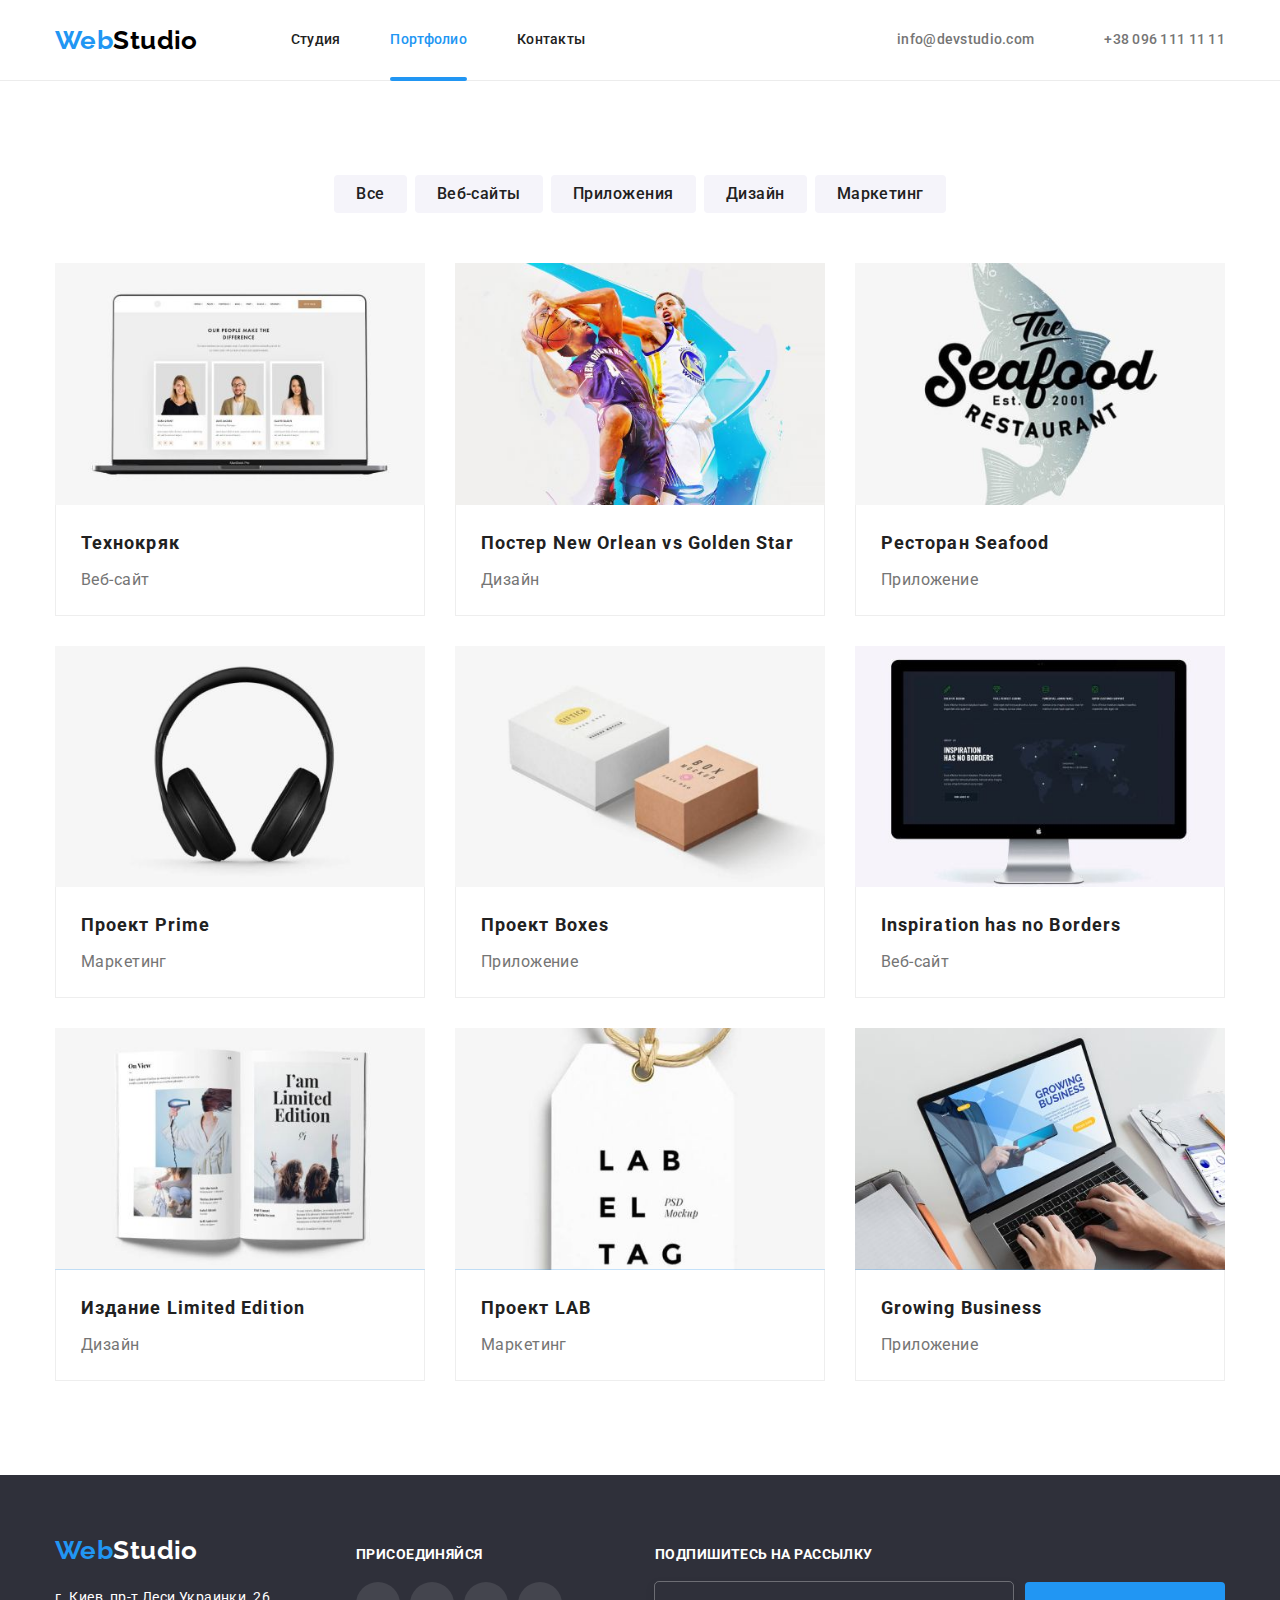
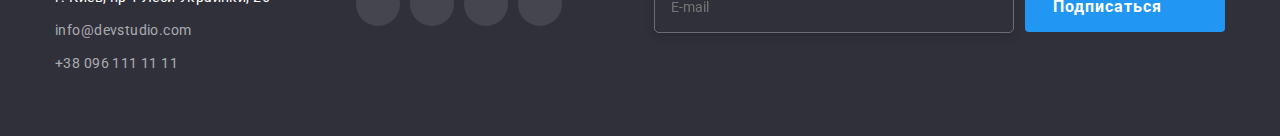
==== portfolio.html @ 3c751aea "added changes" ====
<!DOCTYPE html>
<html lang="ru">
  <head>
    <meta charset="UTF-8" />
    <meta http-equiv="X-UA-Compatible" content="IE=edge" />
    <meta name="viewport" content="width=device-width, initial-scale=1.0" />
    <title>Portfolio</title>

    <link rel="preconnect" href="https://fonts.googleapis.com" />
    <link rel="preconnect" href="https://fonts.gstatic.com" crossorigin />
    <link
      href="https://fonts.googleapis.com/css2?family=Raleway:wght@700&family=Roboto:wght@400;500;700;900&display=swap"
      rel="stylesheet"
    />
    <!-- Normalize start -->
    <link
      rel="stylesheet"
      href="https://cdnjs.cloudflare.com/ajax/libs/modern-normalize/1.1.0/modern-normalize.min.css"
    />

    <link rel="stylesheet" href="./css/main.min.css" />
  </head>
  <body>
    <!-- Header -->
    <header class="header">
      <div class="header-menu container">
        <a class="header-logo--accent link" href="./index.html"
          >Web<span class="header-logo link">Studio</span>
        </a>
        <nav class="header-nav">
          <ul class="header-nav__list list">
            <li class="header-nav__item">
              <a href="./index.html" class="header-nav__link link">Студия</a>
            </li>
            <li class="header-nav__item">
              <a href="./portfolio.html" class="header-nav__link header-nav__link--current link"
                >Портфолио</a
              >
            </li>
            <li class="header-nav__item"><a href="#" class="header-nav__link link">Контакты</a></li>
          </ul>
        </nav>
        <ul class="header-contacts list">
          <li class="header-contacts--list">
            <a href="mailto:info@devstudio.com" class="header-contacts__link link"
              ><svg class="header-contacts__icon" width="16" height="12">
                <use href="./images/icons.svg#mail"></use></svg
              >info@devstudio.com</a
            >
          </li>
          <li class="header-contacts--list">
            <a href="tel:+380961111111" class="header-contacts__link link"
              ><svg class="header-contacts__icon" width="10" height="16">
                <use href="./images/icons.svg#phone"></use></svg
              >+38 096 111 11 11</a
            >
          </li>
        </ul>
        <!-- Header mobil menu-->
        <nav class="header-nav__mobile">
          <button
            class="header-nav__button"
            aria-expanded="false"
            aria-controls="menu-container"
            type="button"
            data-menu-button
          >
            <svg width="40" height="40" aria-level="menu switch">
              <use class="header-nav__icon--menu" href="./images/icons.svg#menu"></use>
              <use class="header-nav__icon--cross" href="./images/icons.svg#cross"></use>
            </svg>
          </button>
          <div class="header-nav__mobile--menu" id="menu-container" data-menu>
            <ul class="header-nav__mobile--list list">
              <li class="header-nav__mobile--item">
                <a href="./index.html" class="header-nav__mobile--link link">Студия</a>
              </li>
              <li class="header-nav__mobile--item">
                <a href="./portfolio.html" class="header-nav__mobile--link link">Портфолио</a>
              </li>
              <li class="header-nav__mobile--item">
                <a href="#" class="header-nav__mobile--link link">Контакты</a>
              </li>
            </ul>
            <ul class="header-nav__mobile--contacts-list list">
              <li class="header-nav__mobile--contacts-item">
                <a href="mailto:info@devstudio.com" class="header-nav__mobile--contacts-mail link"
                  >info@devstudio.com</a
                >
              </li>
              <li class="header-nav__mobile--contacts-item">
                <a href="tel:+380961111111" class="header-nav__mobile--contacts-tel link"
                  >+38 096 111 11 11</a
                >
              </li>
            </ul>
            <ul class="mobile-social__menu list">
              <li class="mobile-item__social">
                <a class="mobile-link__social link" href="">Instagram</a>
              </li>
              <li class="mobile-item__social">
                <a class="mobile-link__social link" href="">Twitter</a>
              </li>
              <li class="mobile-item__social">
                <a class="mobile-link__social link" href="">Facebook</a>
              </li>
              <li class="mobile-item__social">
                <a class="mobile-link__social link" href="">LinkedIn</a>
              </li>
            </ul>
          </div>
        </nav>
      </div>
    </header>

    <!-- Main -->
    <main>
      <section class="section">
        <div class="container">
          <h1 class="visually-hidden">Портфолио</h1>

          <ul class="portfolio-list__button list">
            <li class="portfolio-item__button">
              <button class="portfolio-button" type="button">Все</button>
            </li>
            <li class="portfolio-item__button">
              <button class="portfolio-button" type="button">Веб-сайты</button>
            </li>
            <li class="portfolio-item__button">
              <button class="portfolio-button" type="button">Приложения</button>
            </li>
            <li class="portfolio-item__button">
              <button class="portfolio-button" type="button">Дизайн</button>
            </li>
            <li class="portfolio-item__button">
              <button class="portfolio-button" type="button">Маркетинг</button>
            </li>
          </ul>

          <ul class="portfolio-list list">
            <li class="portfolio-item">
              <a class="portfolio-link link" href="">
                <div class="portfolio-product__thumb">
                  <img
                    srcset="
                      ./images/Portfolio/work_examples_1@450.jpg 450w,
                      ./images/Portfolio/work_examples_1@354.jpg 354w,
                      ./images/Portfolio/work_examples_1@370.jpg 370w
                    "
                    src="./images/Portfolio/work_examples_1@370.jpg"
                    alt="Технокряк"
                    sizes="(min-width: 1200px) 370w, (min-width: 768px) 354w, (max-width: 767px) 450w"
                  />
                  <div class="portfolio-product__overlay">
                    <p class="portfolio-review">
                      Ресурс предлагает комплексные предложения с разным уровнем функционала и
                      сервисов. Все это позволит посетителю получить исчерпывающие сведения о
                      компании или частном лице.
                    </p>
                  </div>
                </div>
                <div class="portfolio-container current">
                  <h2 class="portfolio-title">Технокряк</h2>
                  <p class="portfolio-examples">Веб-сайт</p>
                </div>
              </a>
            </li>
            <li class="portfolio-item">
              <a href="" class="portfolio-link link">
                <div class="portfolio-product__thumb">
                  <img
                    srcset="
                      ./images/Portfolio/work_examples_2@450.jpg 450w,
                      ./images/Portfolio/work_examples_2@354.jpg 354w,
                      ./images/Portfolio/work_examples_2@370.jpg 370w
                    "
                    src="./images/Portfolio/work_examples_2@370.jpg"
                    alt="Дизайн"
                    sizes="(min-width: 1200px) 370w, (min-width: 768px) 354w, (max-width: 767px) 450w"
                  />
                  <div class="portfolio-product__overlay">
                    <p class="portfolio-review">
                      Ресурс предлагает комплексные предложения с разным уровнем функционала и
                      сервисов. Все это позволит посетителю получить исчерпывающие сведения о
                      компании или частном лице.
                    </p>
                  </div>
                </div>
                <div class="portfolio-container">
                  <h2 class="portfolio-title">Постер New Orlean vs Golden Star</h2>
                  <p class="portfolio-examples">Дизайн</p>
                </div>
              </a>
            </li>
            <li class="portfolio-item">
              <a href="" class="portfolio-link link">
                <div class="portfolio-product__thumb">
                  <img
                    srcset="
                      ./images/Portfolio/work_examples_3@450.jpg 450w,
                      ./images/Portfolio/work_examples_3@354.jpg 354w,
                      ./images/Portfolio/work_examples_3@370.jpg 370w
                    "
                    src="./images/Portfolio/work_examples_3@370.jpg"
                    alt="Ресторан Seafood"
                    sizes="(min-width: 1200px) 370w, (min-width: 768px) 354w, (max-width: 767px) 450w"
                  />
                  <div class="portfolio-product__overlay">
                    <p class="portfolio-review">
                      Ресурс предлагает комплексные предложения с разным уровнем функционала и
                      сервисов. Все это позволит посетителю получить исчерпывающие сведения о
                      компании или частном лице.
                    </p>
                  </div>
                </div>
                <div class="portfolio-container">
                  <h2 class="portfolio-title">Ресторан Seafood</h2>
                  <p class="portfolio-examples">Приложение</p>
                </div>
              </a>
            </li>
            <li class="portfolio-item">
              <a href="" class="portfolio-link link">
                <div class="portfolio-product__thumb">
                  <img
                    srcset="
                      ./images/Portfolio/work_examples_4@450.jpg 450w,
                      ./images/Portfolio/work_examples_4@354.jpg 354w,
                      ./images/Portfolio/work_examples_4@370.jpg 370w
                    "
                    src="./images/Portfolio/work_examples_4@370.jpg"
                    alt="Проект Prime"
                    sizes="(min-width: 1200px) 370w, (min-width: 768px) 354w, (max-width: 767px) 450w"
                  />
                  <div class="portfolio-product__overlay">
                    <p class="portfolio-review">
                      Ресурс предлагает комплексные предложения с разным уровнем функционала и
                      сервисов. Все это позволит посетителю получить исчерпывающие сведения о
                      компании или частном лице.
                    </p>
                  </div>
                </div>
                <div class="portfolio-container">
                  <h2 class="portfolio-title">Проект Prime</h2>
                  <p class="portfolio-examples">Маркетинг</p>
                </div>
              </a>
            </li>
            <li class="portfolio-item">
              <a href="" class="portfolio-link link">
                <div class="portfolio-product__thumb">
                  <img
                    srcset="
                      ./images/Portfolio/work_examples_5@450.jpg 450w,
                      ./images/Portfolio/work_examples_5@354.jpg 354w,
                      ./images/Portfolio/work_examples_5@370.jpg 370w
                    "
                    src="./images/Portfolio/work_examples_5@370.jpg"
                    alt="Проект Boxes"
                    sizes="(min-width: 1200px) 370w, (min-width: 768px) 354w, (max-width: 767px) 450w"
                  />
                  <div class="portfolio-product__overlay">
                    <p class="portfolio-review">
                      Ресурс предлагает комплексные предложения с разным уровнем функционала и
                      сервисов. Все это позволит посетителю получить исчерпывающие сведения о
                      компании или частном лице.
                    </p>
                  </div>
                </div>
                <div class="portfolio-container">
                  <h2 class="portfolio-title">Проект Boxes</h2>
                  <p class="portfolio-examples">Приложение</p>
                </div>
              </a>
            </li>
            <li class="portfolio-item">
              <a href="" class="portfolio-link link">
                <div class="portfolio-product__thumb">
                  <img
                    srcset="
                      ./images/Portfolio/work_examples_6@450.jpg 450w,
                      ./images/Portfolio/work_examples_6@354.jpg 354w,
                      ./images/Portfolio/work_examples_6@370.jpg 370w
                    "
                    src="./images/Portfolio/work_examples_6@370.jpg"
                    alt="Inspiration has no Borders"
                    sizes="(min-width: 1200px) 370w, (min-width: 768px) 354w, (max-width: 767px) 450w"
                  />
                  <div class="portfolio-product__overlay">
                    <p class="portfolio-review">
                      Ресурс предлагает комплексные предложения с разным уровнем функционала и
                      сервисов. Все это позволит посетителю получить исчерпывающие сведения о
                      компании или частном лице.
                    </p>
                  </div>
                </div>
                <div class="portfolio-container">
                  <h2 class="portfolio-title">Inspiration has no Borders</h2>
                  <p class="portfolio-examples">Веб-сайт</p>
                </div>
              </a>
            </li>
            <li class="portfolio-item">
              <a href="" class="portfolio-link link">
                <div class="portfolio-product__thumb">
                  <img
                    srcset="
                      ./images/Portfolio/work_examples_7@450.jpg 450w,
                      ./images/Portfolio/work_examples_7@354.jpg 354w,
                      ./images/Portfolio/work_examples_7@370.jpg 370w
                    "
                    src="./images/Portfolio/work_examples_7@370.jpg"
                    alt="Издание Limited Edition"
                    sizes="(min-width: 1200px) 370w, (min-width: 768px) 354w, (max-width: 767px) 450w"
                  />
                  <div class="portfolio-product__overlay">
                    <p class="portfolio-review">
                      Ресурс предлагает комплексные предложения с разным уровнем функционала и
                      сервисов. Все это позволит посетителю получить исчерпывающие сведения о
                      компании или частном лице.
                    </p>
                  </div>
                </div>
                <div class="portfolio-container">
                  <h2 class="portfolio-title">Издание Limited Edition</h2>
                  <p class="portfolio-examples">Дизайн</p>
                </div>
              </a>
            </li>
            <li class="portfolio-item">
              <a href="" class="portfolio-link link">
                <div class="portfolio-product__thumb">
                  <img
                    srcset="
                      ./images/Portfolio/work_examples_8@450.jpg 450w,
                      ./images/Portfolio/work_examples_8@354.jpg 354w,
                      ./images/Portfolio/work_examples_8@370.jpg 370w
                    "
                    src="./images/Portfolio/work_examples_8@370.jpg"
                    alt="Проект LAB"
                    sizes="(min-width: 1200px) 370w, (min-width: 768px) 354w, (max-width: 767px) 450w"
                  />
                  <div class="portfolio-product__overlay">
                    <p class="portfolio-review">
                      Ресурс предлагает комплексные предложения с разным уровнем функционала и
                      сервисов. Все это позволит посетителю получить исчерпывающие сведения о
                      компании или частном лице.
                    </p>
                  </div>
                </div>
                <div class="portfolio-container">
                  <h2 class="portfolio-title">Проект LAB</h2>
                  <p class="portfolio-examples">Маркетинг</p>
                </div>
              </a>
            </li>
            <li class="portfolio-item">
              <a href="" class="portfolio-link link">
                <div class="portfolio-product__thumb">
                  <img
                    srcset="
                      ./images/Portfolio/work_examples_9@450.jpg 450w,
                      ./images/Portfolio/work_examples_9@354.jpg 354w,
                      ./images/Portfolio/work_examples_9@370.jpg 370w
                    "
                    src="./images/Portfolio/work_examples_9@370.jpg"
                    alt="Growing Business"
                    sizes="(min-width: 1200px) 370w, (min-width: 768px) 354w, (max-width: 767px) 450w"
                  />
                  <div class="portfolio-product__overlay">
                    <p class="portfolio-review">
                      Ресурс предлагает комплексные предложения с разным уровнем функционала и
                      сервисов. Все это позволит посетителю получить исчерпывающие сведения о
                      компании или частном лице.
                    </p>
                  </div>
                </div>
                <div class="portfolio-container">
                  <h2 class="portfolio-title">Growing Business</h2>
                  <p class="portfolio-examples">Приложение</p>
                </div>
              </a>
            </li>
          </ul>
        </div>
      </section>
    </main>

    <!-- Footer -->
    <footer class="footer">
      <div class="container footer-container">
        <div class="footer-container__contacts">
          <a class="footer-logo" href="./index.html"
            >Web<span class="footer-logo-accent">Studio</span>
          </a>
          <address>
            <ul class="list">
              <li class="footer-item">
                <a
                  href="https://bit.ly/3pXMvUd"
                  class="footer-link link"
                  target="_blank"
                  rel="noopener noreferrer"
                  >г. Киев, пр-т Леси Украинки, 26</a
                >
              </li>
              <li class="footer-item">
                <a href="mailto:info@devstudio.com" class="footer-item__link link"
                  >info@devstudio.com</a
                >
              </li>
              <li class="footer-item">
                <a href="tel:+380961111111" class="footer-item__link link">+38 096 111 11 11</a>
              </li>
            </ul>
          </address>
        </div>

        <div class="footer-container__social">
          <p class="footer-social__title--social">присоединяйся</p>
          <ul class="footer-social__list list">
            <li class="footer-social__item">
              <a class="footer-social__link" href="">
                <svg class="footer-social__icon" width="20" height="20">
                  <use href="./images/icons.svg#instagram"></use>
                </svg>
              </a>
            </li>
            <li class="footer-social__item">
              <a class="footer-social__link" href="">
                <svg class="footer-social__icon" width="20" height="20">
                  <use href="./images/icons.svg#twitter"></use>
                </svg>
              </a>
            </li>
            <li class="footer-social__item">
              <a class="footer-social__link" href="">
                <svg class="footer-social__icon" width="20" height="20">
                  <use href="./images/icons.svg#facebook"></use>
                </svg>
              </a>
            </li>
            <li class="footer-social__item">
              <a class="footer-social__link" href="">
                <svg class="footer-social__icon" width="20" height="20">
                  <use href="./images/icons.svg#linkedin"></use>
                </svg>
              </a>
            </li>
          </ul>
        </div>
        <div class="footer-container__newsletter">
          <p class="footer-title__newsletter">Подпишитесь на рассылку</p>
          <form class="footer-form__newsletter" action="">
            <input
              class="footer-input__newsletter"
              type="email"
              name="email"
              id="email-footer"
              placeholder="E-mail"
              required
            />
            <button class="footer-button__newsletter" type="submit">
              Подписаться
              <svg class="footer-icon__newsletter" width="24" height="24">
                <use href="./images/icons.svg#send"></use>
              </svg>
            </button>
          </form>
        </div>
      </div>
    </footer>
    <script src="./js/modal.js"></script>
  </body>
</html>
---- css/main.min.css ----
:root{--primary-font: Roboto, sans-serif;--secondary-font: Raleway, sans-serif;--primary-text-color: #757575;--title-text-color: #212121;--text-logo-color: #000000;--wite-text-color: #ffffff;--footer-text-color: rgba(255, 255, 255, 0.6);--accent-text-color: #2196f3;--accent-color: #2196f3;--accent-button-color: #188ce8;--wite-background-color: #ffffff;--button-color: #f5f4fa;--accent-bacground-color: #2f303a;--section-bacground-color: #eeeeee;--alt-section-color: #e5e5e5;--team-background-color: #f5f4fa;--header-line-colour: #ececec;--primary-icon-color: #afb1b8;--second-icon-color: #ffffff}.portfolio-product__overlay,.portfolio-link,.portfolio-button,.modal-botton__submit,.modal-form__icon,.modal-form__field textarea,.modal-form__field input,.modal-button,.modal-backdrop,.header-contacts__link,.header-nav__link,.header-nav__mobile--link{-webkit-transition-duration:250ms;transition-duration:250ms;-webkit-transition-timing-function:cubic-bezier(0.4, 0, 0.2, 1);transition-timing-function:cubic-bezier(0.4, 0, 0.2, 1)}.visually-hidden{position:absolute;width:1px;height:1px;margin:-1px;border:0;padding:0;white-space:nowrap;-webkit-clip-path:inset(100%);clip-path:inset(100%);clip:rect(0 0 0 0);overflow:hidden}.list{list-style:none;margin:0;padding:0}.link{text-decoration:none}h1,h2,h3,h4,h5,h6,p{margin:0}img{display:block;max-width:100%;height:auto}body{background-color:var(--wite-background-color);color:var(--primary-text-color);font-family:var(--primary-font);font-size:14px;letter-spacing:.03em}.container{padding-left:15px;padding-right:15px;margin-left:auto;margin-right:auto}@media screen and (max-width: 1200px){.container{padding-top:60px;padding-bottom:60px}}@media screen and (min-width: 480px){.container{width:480px}}@media screen and (min-width: 768px){.container{width:768px}}@media screen and (min-width: 1200px){.container{width:1200px}}@media screen and (min-width: 1200px){.section{padding-top:94px;padding-bottom:94px}}.header{border-bottom:1px solid var(--header-line-colour);position:relative}.header-menu.container{padding-bottom:0;padding-top:0}@media screen and (max-width: 768px){.header-menu{display:-webkit-box;display:-ms-flexbox;display:flex;-webkit-box-pack:justify;-ms-flex-pack:justify;justify-content:space-between;-webkit-box-align:center;-ms-flex-align:center;align-items:center}}@media screen and (min-width: 768px)and (max-width: 1200px){.header-menu{display:-webkit-box;display:-ms-flexbox;display:flex}}@media screen and (min-width: 1200px){.header-menu{display:-webkit-box;display:-ms-flexbox;display:flex;-webkit-box-align:center;-ms-flex-align:center;align-items:center}}.header-nav{display:none}@media screen and (min-width: 768px)and (max-width: 1200px){.header-nav{display:block}}@media screen and (min-width: 1200px){.header-nav{display:-webkit-box;display:-ms-flexbox;display:flex;-webkit-box-align:center;-ms-flex-align:center;align-items:center;margin-left:93px}}.header-nav__button{position:absolute;z-index:1000;top:13px;right:15px;display:-webkit-inline-box;display:-ms-inline-flexbox;display:inline-flex;margin:0;padding:0;border:none;background-color:rgba(0,0,0,0)}@media screen and (min-width: 768px){.header-nav__button{display:none}}.header-nav__button:hover,.header-nav__button:focus{fill:var(--accent-text-color)}.header-nav__button.is-open .header-nav__icon--cross{display:block}.header-nav__button.is-open .header-nav__icon--menu{display:none}.header-nav__button .header-nav__icon--cross{display:none}.header-nav__icon--menu{color:currentColor}@media screen and (max-width: 768px){.header-nav__mobile{display:block}}.header-nav__mobile--menu{display:none;position:absolute;top:100%;left:0;-webkit-transform:translateY(-63px);transform:translateY(-63px);width:100%;height:796px;background-color:#fff;padding:48px 40px;-webkit-transition-property:color;transition-property:color}@media screen and (min-width: 768px){.header-nav__mobile--menu{display:none}}.header-nav__mobile--menu.is-open{display:block}.header-nav__mobile--item{margin-bottom:32px}.header-nav__mobile--item:last-child{margin-bottom:302px}.header-nav__mobile--link{font-weight:500;font-size:40px;line-height:1.175;letter-spacing:.02em;color:var(--title-text-color);-webkit-transition-property:color;transition-property:color}.header-nav__mobile--link:hover,.header-nav__mobile--link:focus{color:var(--accent-text-color)}.header-nav__mobile--contacts-mail{font-weight:500;font-size:34px;line-height:1.1764705882;letter-spacing:.02em;color:var(--accent-text-color)}.header-nav__mobile--contacts-tel{font-weight:500;font-size:24px;line-height:1.1666666667;letter-spacing:.02em;color:var(--primary-text-color)}.header-nav__mobile--contacts-item{margin-bottom:32px}.mobile-social__menu{display:-webkit-box;display:-ms-flexbox;display:flex}.mobile-link__social{font-weight:500;font-size:18px;line-height:1.2222222222;letter-spacing:.02em;padding:0 10px;color:var(--accent-text-color)}.mobile-item__social{border-right:1px solid rgba(33,33,33,.2)}.mobile-item__social:last-child{border-right:none}@media screen and (min-width: 768px)and (max-width: 1200px){.header-nav__list{display:-webkit-box;display:-ms-flexbox;display:flex;gap:50px;margin-left:88px;margin-right:84px}}@media screen and (min-width: 1200px){.header-nav__list{display:-webkit-box;display:-ms-flexbox;display:flex;gap:50px}}.header-nav__link{display:block;padding-top:32px;padding-bottom:32px;color:var(--title-text-color);font-weight:500;line-height:1.14;letter-spacing:.02em;-webkit-transition-property:color;transition-property:color}.header-nav__link:hover,.header-nav__link:focus{color:var(--accent-text-color)}.header-nav__link--current{position:relative;color:var(--accent-text-color)}.header-nav__link--current::after{content:"";position:absolute;left:0;bottom:0;display:block;-webkit-transform:translateY(1px);transform:translateY(1px);width:100%;height:4px;border-radius:2px;background-color:var(--accent-color)}.header-contacts{display:none}@media screen and (min-width: 768px)and (max-width: 1200px){.header-contacts{display:-webkit-box;display:-ms-flexbox;display:flex;-webkit-box-orient:vertical;-webkit-box-direction:normal;-ms-flex-direction:column;flex-direction:column;-webkit-box-pack:center;-ms-flex-pack:center;justify-content:center}}@media screen and (min-width: 1200px){.header-contacts{display:-webkit-box;display:-ms-flexbox;display:flex;margin-left:auto}}.header-contacts--list:first-child{margin-right:50px}@media screen and (min-width: 768px)and (max-width: 1200px){.header-contacts--list:first-child{margin-right:0}}.header-contacts__link{padding-top:32px;padding-bottom:32px;display:-webkit-box;display:-ms-flexbox;display:flex;-webkit-box-align:center;-ms-flex-align:center;align-items:center;color:var(--primary-text-color);font-weight:500;line-height:1.14;letter-spacing:.02em;-webkit-transition-property:color;transition-property:color}@media screen and (min-width: 768px)and (max-width: 1200px){.header-contacts__link{padding-top:5px;padding-bottom:5px;font-size:12px;line-height:1.14;letter-spacing:.02em}}.header-contacts__link:hover,.header-contacts__link:focus{color:var(--accent-text-color)}.header-contacts__icon{margin-right:10px;fill:currentColor}.header-logo--accent{color:var(--accent-text-color);font-family:var(--secondary-font);font-weight:700;font-size:26px;line-height:1.1923076923;text-decoration:none}.header-logo{color:var(--text-logo-color)}.header-logo--accent{display:block;padding-top:16px;padding-bottom:16px}@media screen and (min-width: 768px)and (max-width: 1200px){.header-logo--accent{display:block;padding-top:25px;padding-bottom:25px}}.hero-title{color:var(--wite-text-color);font-weight:900;letter-spacing:.06em;text-transform:uppercase;margin-top:0px;margin-bottom:30px}@media screen and (max-width: 1200px){.hero-title{font-size:26px;line-height:1.6153846154}}@media screen and (min-width: 1200px){.hero-title{font-size:44px;line-height:1.3636363636}}@media screen and (max-width: 1200px){.hero-container__text{width:360px;margin-left:auto;margin-right:auto}}@media screen and (min-width: 1200px){.hero-container__text{width:696px;margin-left:auto;margin-right:auto}}.hero{margin-left:auto;margin-right:auto;background-image:-webkit-gradient(linear, left top, right top, from(rgba(47, 48, 58, 0.4)), to(rgba(47, 48, 58, 0.4)));background-image:linear-gradient(to right, rgba(47, 48, 58, 0.4), rgba(47, 48, 58, 0.4));background-position:center;background-size:cover;background-repeat:no-repeat;background-color:var(--accent-bacground-color);text-align:center;padding-top:200px;padding-bottom:200px}@media screen and (max-width: 768px){.hero{background-image:url(/images/Hero/hero_480@1x.jpg);max-width:480px;padding-top:58px;padding-bottom:58px}}@media screen and (max-width: 768px)and (min-device-pixel-ratio: 2),screen and (max-width: 768px)and (-webkit-min-device-pixel-ratio: 2),screen and (max-width: 768px)and (min-resolution: 192dpi),screen and (max-width: 768px)and (min-resolution: 2dppx){.hero{background-image:url(/images/Hero/hero_480@2x.jpg)}}@media screen and (min-width: 768px){.hero{background-image:url(/images/Hero/hero_768@1x.jpg);max-width:768px}}@media screen and (min-width: 768px)and (min-device-pixel-ratio: 2),screen and (min-width: 768px)and (-webkit-min-device-pixel-ratio: 2),screen and (min-width: 768px)and (min-resolution: 192dpi),screen and (min-width: 768px)and (min-resolution: 2dppx){.hero{background-image:url(/images/Hero/hero_768@2x.jpg)}}@media screen and (min-width: 1200px){.hero{background-image:url(/images/Hero/hero_1200@1x.jpg);max-width:1600px}}@media screen and (min-width: 1200px)and (min-device-pixel-ratio: 2),screen and (min-width: 1200px)and (-webkit-min-device-pixel-ratio: 2),screen and (min-width: 1200px)and (min-resolution: 192dpi),screen and (min-width: 1200px)and (min-resolution: 2dppx){.hero{background-image:url(/images/Hero/hero_1200@2x.jpg)}}.hero-button{background-color:var(--accent-text-color);color:var(--wite-text-color);font-weight:700;font-size:16px;line-height:1.87;letter-spacing:.06em;cursor:pointer;border-radius:4px;padding:10px 32px;min-width:200px;border:0;-webkit-transition-property:background-color;transition-property:background-color;-webkit-transition-duration:250ms;transition-duration:250ms;-webkit-transition-timing-function:cubic-bezier(0.4, 0, 0.2, 1);transition-timing-function:cubic-bezier(0.4, 0, 0.2, 1)}.hero-button:hover,.hero-button:focus{background-color:var(--accent-button-color)}.modal-backdrop{position:fixed;top:0;left:0;width:100%;height:100%;background:rgba(0,0,0,.2);opacity:1;-webkit-transition-property:opacity;transition-property:opacity}.modal-backdrop.is-hidden{opacity:0;pointer-events:none}.modal-window{position:absolute;top:50%;left:50%;-webkit-transform:translate(-50%, -50%);transform:translate(-50%, -50%);padding:40px;background-color:var(--wite-background-color);-webkit-box-shadow:0px 1px 3px rgba(0,0,0,.12),0px 1px 1px rgba(0,0,0,.14),0px 2px 1px rgba(0,0,0,.2);box-shadow:0px 1px 3px rgba(0,0,0,.12),0px 1px 1px rgba(0,0,0,.14),0px 2px 1px rgba(0,0,0,.2);border-radius:4px}@media screen and (max-width: 1200px){.modal-window{width:450px}}.modal-button{display:-webkit-box;display:-ms-flexbox;display:flex;-webkit-box-pack:center;-ms-flex-pack:center;justify-content:center;-webkit-box-align:center;-ms-flex-align:center;align-items:center;position:absolute;width:30px;height:30px;top:8px;right:8px;padding:0;border:1px solid rgba(0,0,0,.1);border-radius:50%;background-color:var(--wite-background-color);margin-right:auto;cursor:pointer;-webkit-transition-property:fill;transition-property:fill}.modal-button:hover{fill:var(--accent-color)}.modal-button__icon--close{color:currentColor}.modal-title{font-weight:700;font-size:20px;line-height:1.15;text-align:center;color:var(--title-text-color);margin-bottom:12px}.modal-form{width:100%;margin-left:auto;margin-right:auto}.modal-form__field{position:relative;display:-webkit-box;display:-ms-flexbox;display:flex;-webkit-box-orient:vertical;-webkit-box-direction:normal;-ms-flex-direction:column;flex-direction:column;margin-bottom:10px}.modal-form__field:nth-child(4){margin-bottom:0}.modal-form__field label{font-size:12px;line-height:1.1666666667;letter-spacing:.01em;margin-bottom:4px}.modal-form__field label{font-size:12px;line-height:1.1666666667;letter-spacing:.01em;margin-bottom:4px}.modal-form__field input{margin:0;height:40px;padding:12px 42px;border:1px solid rgba(33,33,33,.2);border-radius:4px;cursor:pointer;-webkit-transition-property:border-color,outline-color;transition-property:border-color,outline-color}.modal-form__field input:focus~.modal-form__icon{fill:var(--accent-color)}.modal-form__field input:focus{outline-color:var(--accent-color)}.modal-form__field textarea{-webkit-transition-property:outline-color;transition-property:outline-color}.modal-form__field textarea:focus{outline-color:var(--accent-color)}.checkbox-input{position:absolute;-webkit-appearance:none;-moz-appearance:none;appearance:none}.lable{display:-webkit-inline-box;display:-ms-inline-flexbox;display:inline-flex;width:100%;-webkit-box-align:center;-ms-flex-align:center;align-items:center;font-size:12px;line-height:1.1666666667}@media screen and (min-width: 1200px){.lable{font-size:14px;line-height:1.7142857143}}.checkbox-icon{display:-webkit-inline-box;display:-ms-inline-flexbox;display:inline-flex;margin:0;padding:0;border:none;background-color:rgba(0,0,0,0);margin-right:5px}.checkbox-icon_checked{display:none}.checkbox-input:checked+.checkbox-icon .checkbox-icon_checked{display:block}.modal-form__icon{position:absolute;top:50%;left:12px;fill:var(--title-text-color);-webkit-transition-property:fill;transition-property:fill}.checkbox-link{display:block;line-height:1.7142857143;border-bottom:1px solid currentColor;line-height:.8;margin-left:5px;color:var(--accent-text-color)}.modal-form__field--coment{resize:none;height:120px;padding:12px 16px;border:1px solid rgba(33,33,33,.2);border-radius:4px}.modal-form__field--comentt:-moz-placeholder-shown{font-size:12px;line-height:1.1666666667;letter-spacing:.01em;color:rgba(117,117,117,.5)}.modal-form__field--comentt:-ms-input-placeholder{font-size:12px;line-height:1.1666666667;letter-spacing:.01em;color:rgba(117,117,117,.5)}.modal-form__field--comentt:placeholder-shown{font-size:12px;line-height:1.1666666667;letter-spacing:.01em;color:rgba(117,117,117,.5)}.modal-checkbox{display:-webkit-box;display:-ms-flexbox;display:flex;-webkit-box-pack:center;-ms-flex-pack:center;justify-content:center;-webkit-box-align:stretch;-ms-flex-align:stretch;align-items:stretch;padding:0;margin-bottom:30px;margin-top:20px}.modal-checkbox input{margin-right:8px}.modal-botton__container{display:-webkit-box;display:-ms-flexbox;display:flex;-webkit-box-pack:center;-ms-flex-pack:center;justify-content:center}.modal-botton__submit{bottom:40px;font-family:Roboto;background-color:var(--accent-text-color);color:var(--wite-text-color);font-weight:700;font-size:16px;line-height:1.87;letter-spacing:.06em;cursor:pointer;text-align:center;border-radius:4px;padding:10px 32px;min-width:200px;border:0;-webkit-box-shadow:0px 4px 4px rgba(0,0,0,.15);box-shadow:0px 4px 4px rgba(0,0,0,.15);-webkit-transition-property:background-color;transition-property:background-color}.modal-botton__submit:hover{background-color:#188ce8}@media screen and (min-width: 768px){.peculiarities-list{display:-webkit-box;display:-ms-flexbox;display:flex;-ms-flex-wrap:wrap;flex-wrap:wrap;gap:30px;-webkit-box-pack:center;-ms-flex-pack:center;justify-content:center}}@media screen and (min-width: 1200px){.peculiarities-list{display:-webkit-box;display:-ms-flexbox;display:flex;gap:30px}}.peculiarities-title{font-style:normal;font-weight:700;font-size:14px;line-height:1.14;letter-spacing:.03em;color:var(--title-text-color);text-transform:uppercase;margin-top:30px;margin-bottom:10px}.peculiarities-container__icon{height:120px;background:#f5f4fa;border-radius:4px;-webkit-box-align:center;-ms-flex-align:center;align-items:center;display:-webkit-box;display:-ms-flexbox;display:flex;-webkit-box-pack:center;-ms-flex-pack:center;justify-content:center}.peculiarities-icon{width:70px;height:70px;fill:currentColor}@media screen and (min-width: 768px){.peculiarities-container{width:354px;margin-left:0;margin-right:0}}@media screen and (max-width: 768px){.peculiarities-container{margin-left:auto;margin-right:auto;width:100%;margin-bottom:30px}.peculiarities-container:last-child{margin-bottom:0}}@media screen and (min-width: 1200px){.peculiarities-container{width:270px;margin-left:0;margin-right:0}}.peculiarities-text{line-height:1.71;margin-top:0;margin-bottom:0}.work{padding-top:0}@media screen and (max-width: 1200px){.work{display:none}}.work-title{font-weight:700;font-size:36px;line-height:1.16;text-align:center;color:var(--title-text-color);margin-top:0;margin-bottom:50px}@media screen and (min-width: 1200px){.work-list{display:-webkit-box;display:-ms-flexbox;display:flex;gap:30px}}.work-item{position:relative}.work-text{position:absolute;bottom:0;-webkit-box-pack:center;-ms-flex-pack:center;justify-content:center;-webkit-box-align:center;-ms-flex-align:center;align-items:center;display:-webkit-box;display:-ms-flexbox;display:flex;width:100%;height:70px;background-color:rgba(47,48,58,.8);font-weight:700;line-height:1.1428571429;text-align:center;text-transform:uppercase;color:var(--wite-text-color)}.team-title{font-weight:700;font-size:36px;line-height:1.16;text-align:center;color:var(--title-text-color);margin-top:0;margin-bottom:50px}@media screen and (max-width: 1200px){.team-title{font-size:28px;line-height:1.1785714286}}.team-section{background-color:var(--team-background-color)}@media screen and (min-width: 1200px){.team-list{display:-webkit-box;display:-ms-flexbox;display:flex;gap:30px}}@media screen and (min-width: 768px){.team-list{display:-webkit-box;display:-ms-flexbox;display:flex;-ms-flex-wrap:wrap;flex-wrap:wrap;gap:30px}}.team-item{background:var(--wite-background-color);-webkit-box-shadow:0px 1px 3px rgba(0,0,0,.12),0px 1px 1px rgba(0,0,0,.14),0px 2px 1px rgba(0,0,0,.2);box-shadow:0px 1px 3px rgba(0,0,0,.12),0px 1px 1px rgba(0,0,0,.14),0px 2px 1px rgba(0,0,0,.2);border-radius:0px 0px 4px 4px}@media screen and (min-width: 1200px){.team-item{margin-bottom:30px;max-width:270px}}@media screen and (max-width: 768px){.team-item{margin-bottom:30px;max-width:450px}}@media screen and (min-width: 768px){.team-item{width:calc((100% - 30px)/2)}}.team-container{padding-top:30px;padding-bottom:30px}.team-name{font-weight:500;font-size:16px;line-height:1.18;text-align:center;color:var(--title-text-color);margin-bottom:10px}.team-profession{font-size:16px;line-height:1.18;text-align:center;margin-bottom:16px}.team-icon__list{display:-webkit-box;display:-ms-flexbox;display:flex;-webkit-box-pack:center;-ms-flex-pack:center;justify-content:center;gap:10px}.team-link__social{display:-webkit-box;display:-ms-flexbox;display:flex;-webkit-box-align:center;-ms-flex-align:center;align-items:center;-webkit-box-pack:center;-ms-flex-pack:center;justify-content:center;width:44px;height:44px;border-radius:50%;color:var(--primary-icon-color);-webkit-transition-property:background-color,color;transition-property:background-color,color;-webkit-transition-duration:250ms;transition-duration:250ms;-webkit-transition-timing-function:cubic-bezier(0.4, 0, 0.2, 1);transition-timing-function:cubic-bezier(0.4, 0, 0.2, 1)}.team-link__social:hover,.team-link__social:focus{background-color:var(--accent-color);color:var(--second-icon-color)}.team-icon{fill:currentColor;-webkit-transition-property:fill;transition-property:fill;-webkit-transition-duration:250ms;transition-duration:250ms;-webkit-transition-timing-function:cubic-bezier(0.4, 0, 0.2, 1);transition-timing-function:cubic-bezier(0.4, 0, 0.2, 1)}.team-icon:hover,.team-icon:focus{fill:var(--wite-text-color)}.clients-title{font-weight:700;font-size:36px;line-height:1.1666666667;text-align:center;color:var(--title-text-color);margin-top:0;margin-bottom:50px}@media screen and (max-width: 1200px){.clients-title{font-size:28px;line-height:1.1785714286}}@media screen and (max-width: 768px){.clients-list{display:-webkit-box;display:-ms-flexbox;display:flex;-ms-flex-wrap:wrap;flex-wrap:wrap;gap:30px}}@media screen and (min-width: 768px){.clients-list{display:-webkit-box;display:-ms-flexbox;display:flex;-ms-flex-wrap:wrap;flex-wrap:wrap;gap:30px}}@media screen and (min-width: 1200px){.clients-list{display:-webkit-box;display:-ms-flexbox;display:flex;-webkit-box-pack:center;-ms-flex-pack:center;justify-content:center;gap:30px}}.client-icon{fill:currentColor}@media screen and (max-width: 768px){.client-item{width:calc((100% - 30px)/2);height:92px}}@media screen and (min-width: 768px){.client-item{width:calc((100% - 90px)/3);height:92px}}@media screen and (min-width: 1200px){.client-item{width:170px;height:92px}}.clients-link{display:-webkit-box;display:-ms-flexbox;display:flex;-webkit-box-pack:center;-ms-flex-pack:center;justify-content:center;-webkit-box-align:center;-ms-flex-align:center;align-items:center;color:var(--primary-icon-color);width:100%;height:100%;border-radius:4px;border:1px solid var(--primary-icon-color);-webkit-transition-property:border-color,color;transition-property:border-color,color;-webkit-transition-duration:250ms;transition-duration:250ms;-webkit-transition-timing-function:cubic-bezier(0.4, 0, 0.2, 1);transition-timing-function:cubic-bezier(0.4, 0, 0.2, 1)}.clients-link:hover,.clients-link:focus{color:var(--accent-color);border-color:var(--accent-color)}.portfolio-list__button{display:-webkit-box;display:-ms-flexbox;display:flex;margin-right:auto;margin-left:auto;-webkit-box-pack:center;-ms-flex-pack:center;justify-content:center;margin-bottom:50px}@media screen and (max-width: 768px){.portfolio-list__button{display:-webkit-box;display:-ms-flexbox;display:flex;-ms-flex-wrap:wrap;flex-wrap:wrap;-webkit-box-pack:start;-ms-flex-pack:start;justify-content:flex-start;gap:15px 8px}}.portfolio-item__button{margin-right:8px}.portfolio-item__button:last-child{margin-right:0}.portfolio-button{font-family:inherit;color:var(--title-text-color);background-color:var(--button-color);font-weight:500;font-size:16px;line-height:1.62;text-align:center;cursor:pointer;letter-spacing:.03em;border-radius:4px;padding:6px 22px;border:0;-webkit-transition-property:background-color,color,-webkit-box-shadow;transition-property:background-color,color,-webkit-box-shadow;transition-property:background-color,color,box-shadow;transition-property:background-color,color,box-shadow,-webkit-box-shadow}.portfolio-button:hover,.portfolio-button:focus{color:var(--wite-text-color);background-color:var(--accent-color);-webkit-box-shadow:0px 3px 1px rgba(0,0,0,.1),0px 1px 2px rgba(0,0,0,.08),0px 2px 2px rgba(0,0,0,.12);box-shadow:0px 3px 1px rgba(0,0,0,.1),0px 1px 2px rgba(0,0,0,.08),0px 2px 2px rgba(0,0,0,.12)}.portfolio-title{font-weight:700;font-size:18px;line-height:2;letter-spacing:.06em;color:var(--title-text-color);margin-bottom:4px}@media screen and (min-width: 768px)and (max-width: 1200px){.portfolio-list{display:-webkit-box;display:-ms-flexbox;display:flex;-ms-flex-wrap:wrap;flex-wrap:wrap;gap:30px}}@media screen and (min-width: 1200px){.portfolio-list{display:-webkit-box;display:-ms-flexbox;display:flex;-ms-flex-wrap:wrap;flex-wrap:wrap;gap:30px}}@media screen and (min-width: 1200px){.portfolio-item{width:calc((100% - 60px)/3)}}@media screen and (min-width: 768px)and (max-width: 1200px){.portfolio-item{width:calc((100% - 30px)/2)}}@media screen and (max-width: 768px){.portfolio-item{margin-bottom:30px}.portfolio-item:last-child{margin-bottom:0}}.portfolio-link{display:block;-webkit-transition-property:-webkit-box-shadow;transition-property:-webkit-box-shadow;transition-property:box-shadow;transition-property:box-shadow, -webkit-box-shadow}.portfolio-link:hover,.portfolio-link:focus{-webkit-box-shadow:0px 1px 1px rgba(0,0,0,.12),0px 4px 4px rgba(0,0,0,.06),1px 4px 6px rgba(0,0,0,.16);box-shadow:0px 1px 1px rgba(0,0,0,.12),0px 4px 4px rgba(0,0,0,.06),1px 4px 6px rgba(0,0,0,.16)}.portfolio-link:hover .portfolio-product__overlay,.portfolio-link:focus .portfolio-product__overlay{-webkit-transform:translateY(0);transform:translateY(0)}.portfolio-product__thumb{position:relative;overflow:hidden}.portfolio-product__overlay{position:absolute;top:0;left:0;width:100%;height:100%;background:rgba(33,150,243,.9);-webkit-transform:translateY(100%);transform:translateY(100%);-webkit-transition-property:-webkit-transform;transition-property:-webkit-transform;transition-property:transform;transition-property:transform, -webkit-transform}.portfolio-review{font-weight:400;font-size:18px;line-height:1.5555555556;text-align:center;color:var(--wite-text-color);padding:63px 24px}.portfolio-container{max-width:450px;border:1px solid var(--section-bacground-color);border-top:none;padding:20px 25px}@media screen and (min-width: 768px)and (max-width: 1200px){.portfolio-container.current{padding-bottom:56px}}.portfolio-examples{line-height:1.87;font-size:16px;color:var(--primary-text-color);margin-right:auto;margin-left:auto}.footer{background-color:var(--accent-bacground-color);padding-top:60px;padding-bottom:60px}@media screen and (max-width: 768px){.footer{padding-top:0;padding-bottom:0}}@media screen and (min-width: 768px)and (max-width: 1200px){.footer{padding-top:0;padding-bottom:0}}.footer-logo{display:inline-block;color:var(--accent-text-color);font-family:var(--secondary-font);font-weight:700;font-size:26px;line-height:1.1923076923;text-decoration:none;margin-bottom:20px}.footer-logo-accent{color:var(--wite-text-color)}@media screen and (max-width: 768px){.footer-list__adress{display:-webkit-box;display:-ms-flexbox;display:flex;-webkit-box-orient:vertical;-webkit-box-direction:normal;-ms-flex-direction:column;flex-direction:column;-webkit-box-align:center;-ms-flex-align:center;align-items:center}}.footer-container__contacts{width:231px}@media screen and (max-width: 768px){.footer-container__contacts{display:-webkit-box;display:-ms-flexbox;display:flex;-webkit-box-orient:vertical;-webkit-box-direction:normal;-ms-flex-direction:column;flex-direction:column;-webkit-box-align:center;-ms-flex-align:center;align-items:center;margin-bottom:60px}}@media screen and (min-width: 768px)and (max-width: 1200px){.footer-container__contacts{text-align:center;margin-bottom:60px}}.footer-item{margin-bottom:9px}.footer-item:last-child{margin-bottom:0}.footer-link{line-height:1.71;color:var(--wite-text-color);font-style:normal;-webkit-transition-property:color;transition-property:color;-webkit-transition-duration:250ms;transition-duration:250ms;-webkit-transition-timing-function:cubic-bezier(0.4, 0, 0.2, 1);transition-timing-function:cubic-bezier(0.4, 0, 0.2, 1)}.footer-link:hover,.footer-link:focus{color:var(--accent-text-color)}.footer-item__link{font-style:normal;line-height:1.71;color:var(--footer-text-color);-webkit-transition-property:color;transition-property:color;-webkit-transition-duration:250ms;transition-duration:250ms;-webkit-transition-timing-function:cubic-bezier(0.4, 0, 0.2, 1);transition-timing-function:cubic-bezier(0.4, 0, 0.2, 1)}.footer-item__link:hover,.footer-item__link:focus{color:var(--accent-text-color)}.footer-container__social{margin-left:70px}@media screen and (max-width: 768px){.footer-container__social{display:-webkit-box;display:-ms-flexbox;display:flex;-webkit-box-orient:vertical;-webkit-box-direction:normal;-ms-flex-direction:column;flex-direction:column;-webkit-box-align:center;-ms-flex-align:center;align-items:center;margin-left:0px;margin-bottom:60px}}@media screen and (min-width: 768px)and (max-width: 1200px){.footer-container__social{text-align:center;margin-left:165px}}@media screen and (max-width: 768px){.footer-container{display:-webkit-box;display:-ms-flexbox;display:flex;-webkit-box-orient:vertical;-webkit-box-direction:normal;-ms-flex-direction:column;flex-direction:column;-webkit-box-align:center;-ms-flex-align:center;align-items:center}}@media screen and (min-width: 768px)and (max-width: 1200px){.footer-container{display:-webkit-box;display:-ms-flexbox;display:flex;-ms-flex-wrap:wrap;flex-wrap:wrap;-webkit-box-pack:center;-ms-flex-pack:center;justify-content:center;-webkit-box-align:baseline;-ms-flex-align:baseline;align-items:baseline}}@media screen and (min-width: 1200px){.footer-container{display:-webkit-box;display:-ms-flexbox;display:flex;-webkit-box-align:baseline;-ms-flex-align:baseline;align-items:baseline}}.footer-social__title--social{font-weight:700;font-size:14px;line-height:1.1428571429;letter-spacing:.03em;text-transform:uppercase;color:var(--wite-text-color);margin-bottom:20px}.footer-social__item{display:-webkit-box;display:-ms-flexbox;display:flex}.footer-social__list{display:-webkit-box;display:-ms-flexbox;display:flex;gap:10px}.footer-social__link{display:-webkit-box;display:-ms-flexbox;display:flex;-webkit-box-align:center;-ms-flex-align:center;align-items:center;-webkit-box-pack:center;-ms-flex-pack:center;justify-content:center;width:44px;height:44px;border-radius:50%;border:0;gap:10px;background:rgba(255,255,255,.1);-webkit-transition-property:background-color,fill;transition-property:background-color,fill;-webkit-transition-duration:250ms;transition-duration:250ms;-webkit-transition-timing-function:cubic-bezier(0.4, 0, 0.2, 1);transition-timing-function:cubic-bezier(0.4, 0, 0.2, 1)}.footer-social__link:hover,.footer-social__link:focus{background-color:var(--accent-color)}.footer-social__icon{fill:var(--wite-background-color)}@media screen and (max-width: 768px){.footer-container__newsletter{display:-webkit-box;display:-ms-flexbox;display:flex;-webkit-box-orient:vertical;-webkit-box-direction:normal;-ms-flex-direction:column;flex-direction:column;-webkit-box-align:center;-ms-flex-align:center;align-items:center;margin-left:0}}@media screen and (min-width: 1200px){.footer-container__newsletter{margin-left:auto}}.footer-title__newsletter{font-weight:700;font-size:14px;line-height:1.1428571429;letter-spacing:.03em;text-transform:uppercase;color:var(--wite-text-color);margin-bottom:20px}@media screen and (min-width: 768px)and (max-width: 1200px){.footer-title__newsletter{text-align:center}}.footer-button__newsletter{display:-webkit-box;display:-ms-flexbox;display:flex;-webkit-box-align:center;-ms-flex-align:center;align-items:center;font-family:Roboto;background-color:var(--accent-color);color:var(--wite-text-color);font-weight:700;font-size:16px;line-height:1.87;letter-spacing:.06em;cursor:pointer;text-align:center;border-radius:4px;padding:10px 28px;max-width:200px;max-height:50px;border:0;-webkit-transition-property:background-color;transition-property:background-color;-webkit-transition-duration:250ms;transition-duration:250ms;-webkit-transition-timing-function:cubic-bezier(0.4, 0, 0.2, 1);transition-timing-function:cubic-bezier(0.4, 0, 0.2, 1)}.footer-button__newsletter:hover{background-color:var(--accent-button-color)}.footer-input__newsletter{width:358px;height:50px;padding:15px 16px;border:0;outline:1px solid rgba(255,255,255,.3);background-color:var(--accent-bacground-color);-webkit-filter:drop-shadow(0px 4px 4px rgba(0, 0, 0, 0.15));filter:drop-shadow(0px 4px 4px rgba(0, 0, 0, 0.15));border-radius:4px;margin-right:12px;color:var(--wite-text-color);-webkit-transition-property:outline-color;transition-property:outline-color;-webkit-transition-duration:250ms;transition-duration:250ms;-webkit-transition-timing-function:cubic-bezier(0.4, 0, 0.2, 1);transition-timing-function:cubic-bezier(0.4, 0, 0.2, 1)}@media screen and (max-width: 768px){.footer-input__newsletter{max-width:450px;margin-right:0;margin-left:0;margin-bottom:20px}}.footer-input__newsletter:focus{outline-color:var(--alt-section-color)}.footer-icon__newsletter{margin-left:12px}.footer-form__newsletter{display:-webkit-box;display:-ms-flexbox;display:flex}@media screen and (max-width: 768px){.footer-form__newsletter{display:-webkit-box;display:-ms-flexbox;display:flex;-webkit-box-orient:vertical;-webkit-box-direction:normal;-ms-flex-direction:column;flex-direction:column;-webkit-box-align:center;-ms-flex-align:center;align-items:center}}/*# sourceMappingURL=main.min.css.map */
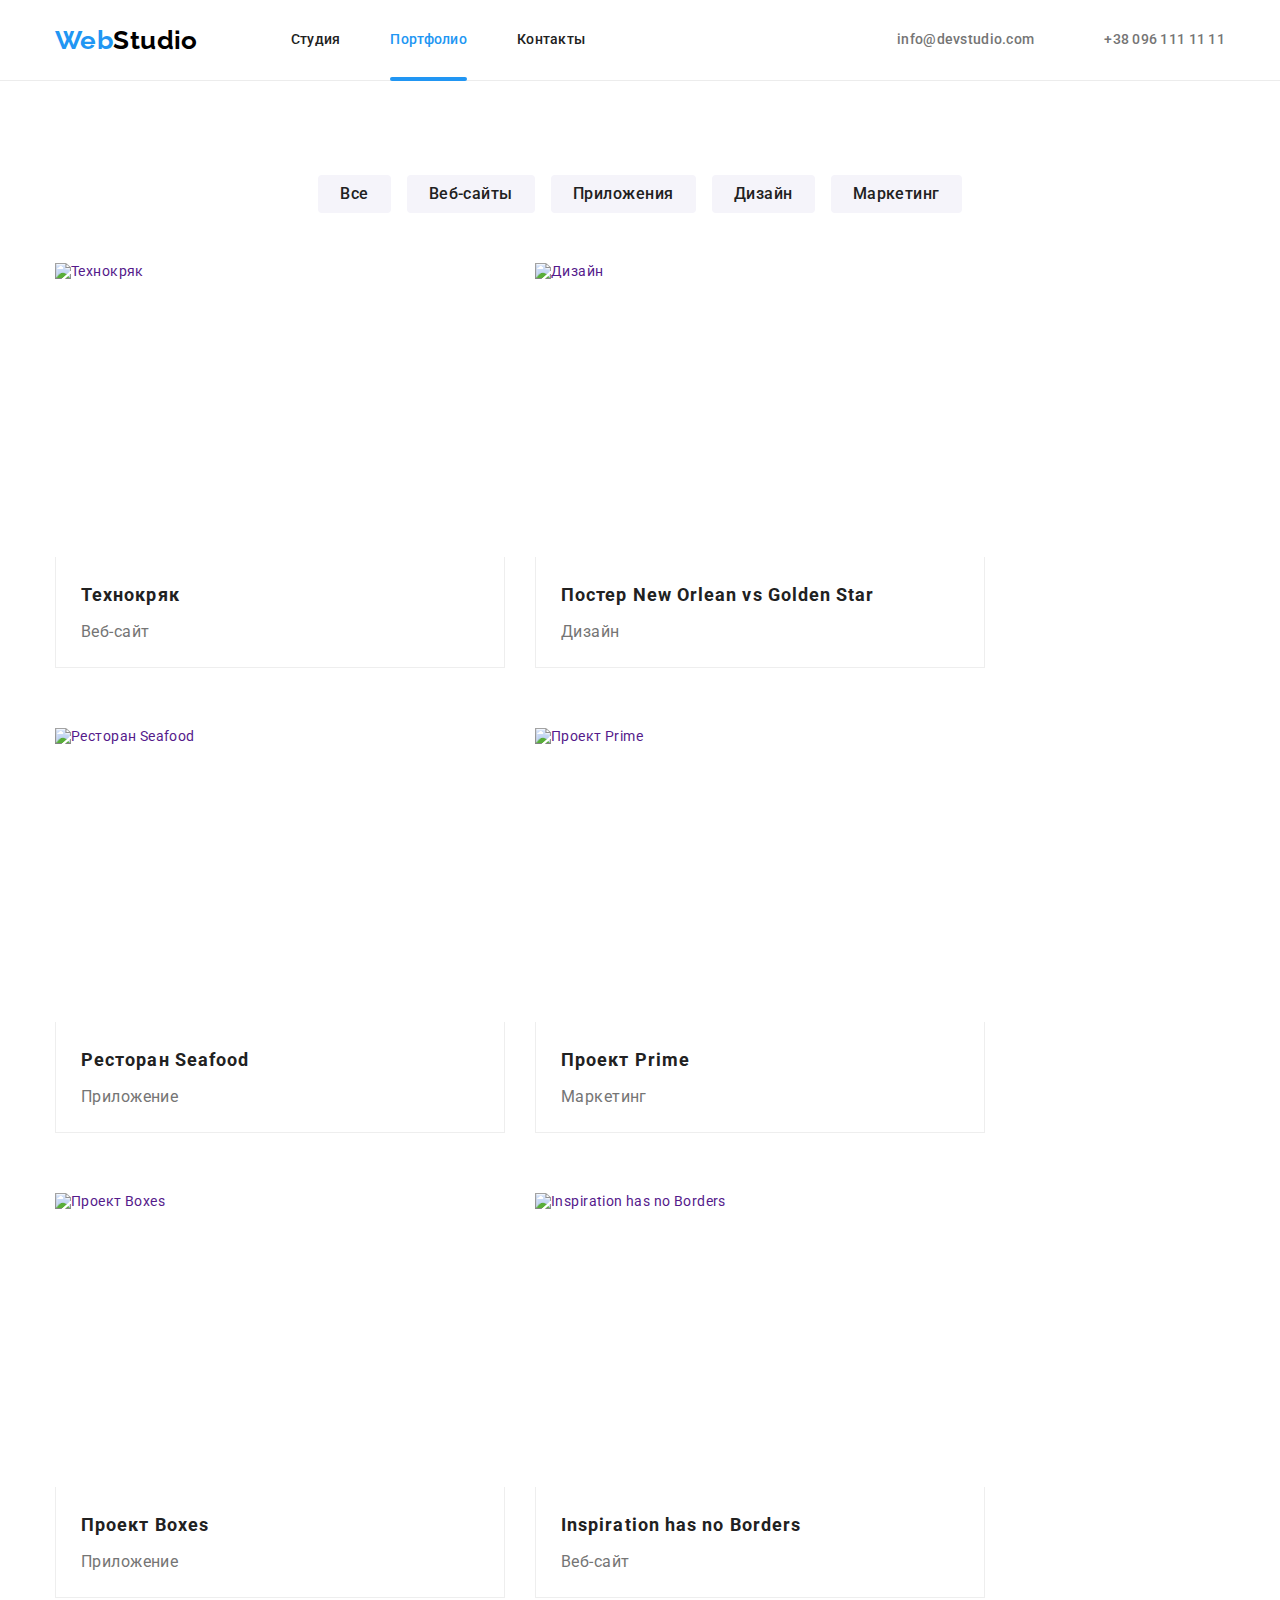
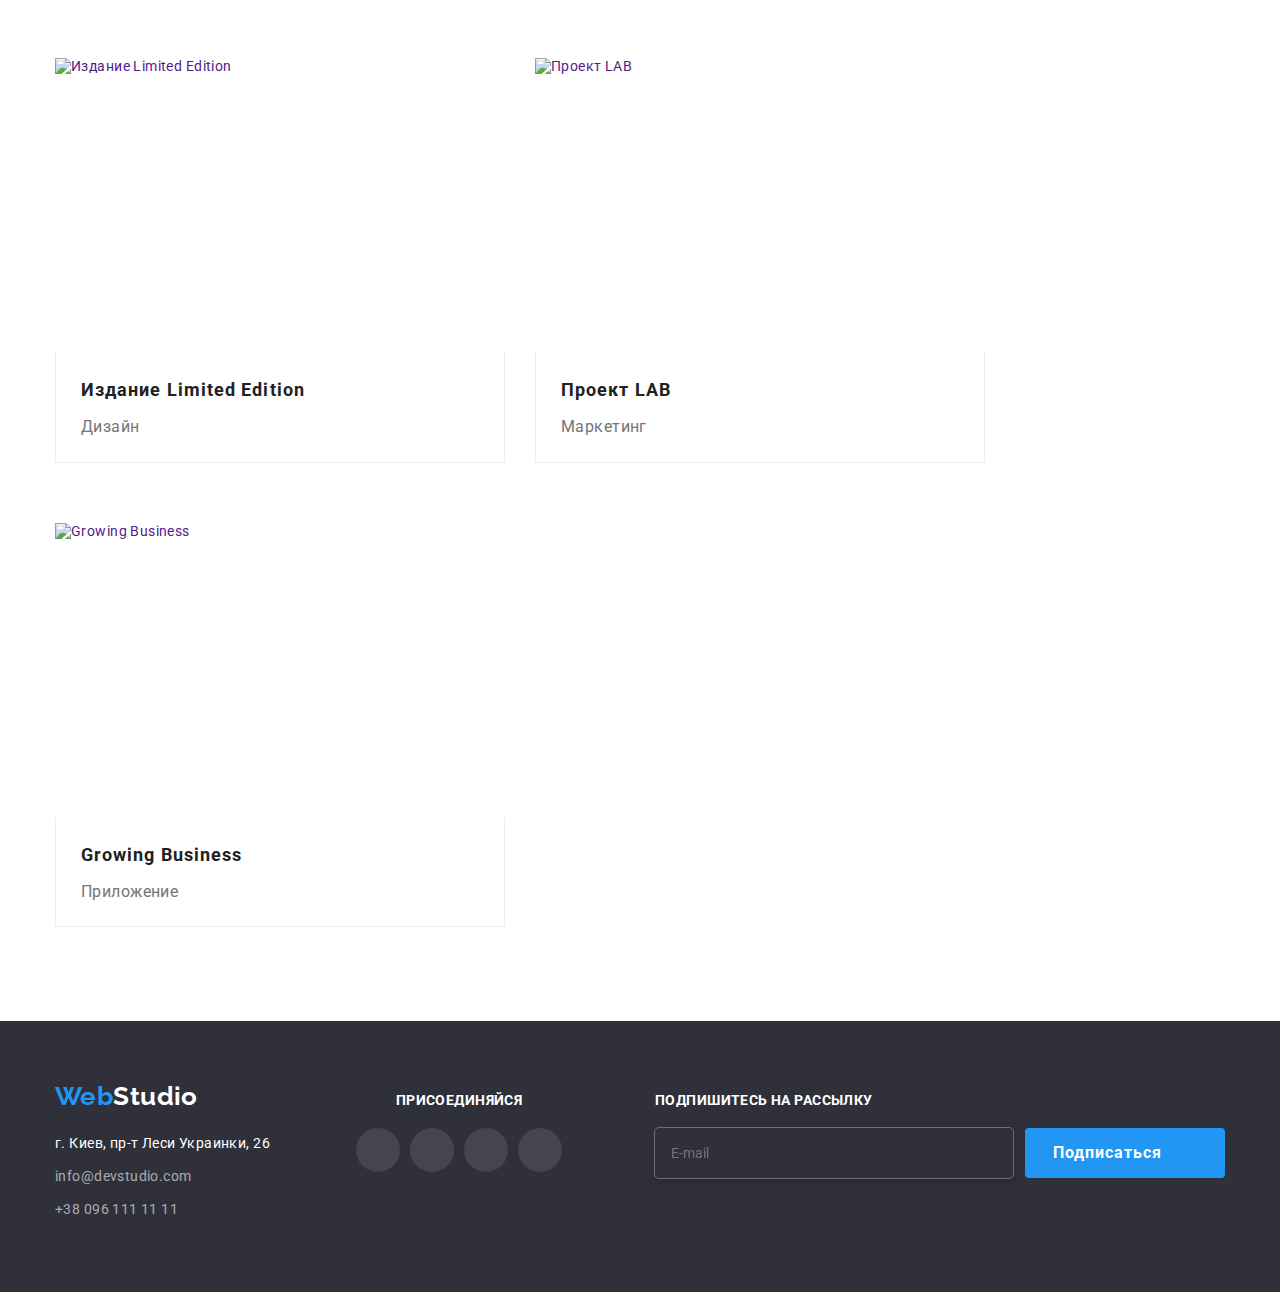
==== commit b437342f: "add fi" ====
--- a/portfolio.html
+++ b/portfolio.html
@@ -2,10 +2,11 @@
 <html lang="ru">
   <head>
     <meta charset="UTF-8" />
+    <link rel="icon" href="./images/favicon.png" />
     <meta http-equiv="X-UA-Compatible" content="IE=edge" />
     <meta name="viewport" content="width=device-width, initial-scale=1.0" />
     <title>Portfolio</title>
-
+    <!-- Fonts -->
     <link rel="preconnect" href="https://fonts.googleapis.com" />
     <link rel="preconnect" href="https://fonts.gstatic.com" crossorigin />
     <link
@@ -17,7 +18,7 @@
       rel="stylesheet"
       href="https://cdnjs.cloudflare.com/ajax/libs/modern-normalize/1.1.0/modern-normalize.min.css"
     />
-
+    <!-- Custom styles -->
     <link rel="stylesheet" href="./css/main.min.css" />
   </head>
   <body>
@@ -59,18 +60,21 @@
         <!-- Header mobil menu-->
         <nav class="header-nav__mobile">
           <button
-            class="header-nav__button"
+            class="header-nav__button js-open-menu"
             aria-expanded="false"
-            aria-controls="menu-container"
+            aria-controls="mobil-menur"
             type="button"
-            data-menu-button
           >
-            <svg width="40" height="40" aria-level="menu switch">
+            <svg width="40" height="40">
               <use class="header-nav__icon--menu" href="./images/icons.svg#menu"></use>
-              <use class="header-nav__icon--cross" href="./images/icons.svg#cross"></use>
             </svg>
           </button>
-          <div class="header-nav__mobile--menu" id="menu-container" data-menu>
+          <div class="header-nav__mobile--menu js-menu-container" id="mobil-menu">
+            <button class="header-nav__button js-close-menu" type="button">
+              <svg width="40" height="40">
+                <use class="header-nav__icon--cross" href="./images/icons.svg#cross"></use>
+              </svg>
+            </button>
             <ul class="header-nav__mobile--list list">
               <li class="header-nav__mobile--item">
                 <a href="./index.html" class="header-nav__mobile--link link">Студия</a>
@@ -121,36 +125,81 @@
 
           <ul class="portfolio-list__button list">
             <li class="portfolio-item__button">
-              <button class="portfolio-button" type="button">Все</button>
+              <button class="portfolio-button button_type_All" type="button" data-filter="all">
+                Все
+              </button>
             </li>
             <li class="portfolio-item__button">
-              <button class="portfolio-button" type="button">Веб-сайты</button>
+              <button class="portfolio-button button_type_Web" type="button" data-filter="web">
+                Веб-сайты
+              </button>
             </li>
             <li class="portfolio-item__button">
-              <button class="portfolio-button" type="button">Приложения</button>
+              <button class="portfolio-button button_type_App" type="button" data-filter="app">
+                Приложения
+              </button>
             </li>
             <li class="portfolio-item__button">
-              <button class="portfolio-button" type="button">Дизайн</button>
+              <button
+                class="portfolio-button button_type_Design"
+                type="button"
+                data-filter="design"
+              >
+                Дизайн
+              </button>
             </li>
             <li class="portfolio-item__button">
-              <button class="portfolio-button" type="button">Маркетинг</button>
+              <button
+                class="portfolio-button button_type_Marketing"
+                type="button"
+                data-filter="marketing"
+              >
+                Маркетинг
+              </button>
             </li>
           </ul>
 
           <ul class="portfolio-list list">
-            <li class="portfolio-item">
+            <li class="portfolio-item web">
               <a class="portfolio-link link" href="">
                 <div class="portfolio-product__thumb">
-                  <img
-                    srcset="
-                      ./images/Portfolio/work_examples_1@450.jpg 450w,
-                      ./images/Portfolio/work_examples_1@354.jpg 354w,
-                      ./images/Portfolio/work_examples_1@370.jpg 370w
-                    "
-                    src="./images/Portfolio/work_examples_1@370.jpg"
-                    alt="Технокряк"
-                    sizes="(min-width: 1200px) 370w, (min-width: 768px) 354w, (max-width: 767px) 450w"
-                  />
+                  <picture>
+                    <!-- desktop screen -->
+                    <source
+                      media="(min-width: 1200px)"
+                      srcset="
+                        ./images/Portfolio/img-1@1x_lg.jpg 1x,
+                        ./images/Portfolio/img-1@2x_lg.jpg 2x
+                      "
+                      type="image/jpg"
+                    />
+
+                    <!-- tablet screen -->
+                    <source
+                      media="(min-width: 768px)"
+                      srcset="
+                        ./images/Portfolio/img-1@1x_md.jpg 1x,
+                        ./images/Portfolio/img-1@2x_md.jpg 2x
+                      "
+                      type="image/jpg"
+                    />
+
+                    <!-- mobile screen -->
+                    <source
+                      media="(max-width: 767px)"
+                      srcset="
+                        ./images/Portfolio/img-1@1x_sm.jpg 1x,
+                        ./images/Portfolio/img-1@2x_sm.jpg 2x
+                      "
+                      type="image/jpg"
+                    />
+                    <img
+                      src="./images/Portfolio/img-1@1x_lg.jpg"
+                      alt="Технокряк"
+                      width="450"
+                      height="294"
+                    />
+                  </picture>
                   <div class="portfolio-product__overlay">
                     <p class="portfolio-review">
                       Ресурс предлагает комплексные предложения с разным уровнем функционала и
@@ -165,19 +214,46 @@
                 </div>
               </a>
             </li>
-            <li class="portfolio-item">
+            <li class="portfolio-item design">
               <a href="" class="portfolio-link link">
                 <div class="portfolio-product__thumb">
-                  <img
-                    srcset="
-                      ./images/Portfolio/work_examples_2@450.jpg 450w,
-                      ./images/Portfolio/work_examples_2@354.jpg 354w,
-                      ./images/Portfolio/work_examples_2@370.jpg 370w
-                    "
-                    src="./images/Portfolio/work_examples_2@370.jpg"
-                    alt="Дизайн"
-                    sizes="(min-width: 1200px) 370w, (min-width: 768px) 354w, (max-width: 767px) 450w"
-                  />
+                  <picture>
+                    <!-- desktop screen -->
+                    <source
+                      media="(min-width: 1200px)"
+                      srcset="
+                        ./images/Portfolio/img-2@1x_lg.jpg 1x,
+                        ./images/Portfolio/img-2@2x_lg.jpg 2x
+                      "
+                      type="image/jpg"
+                    />
+
+                    <!-- tablet screen -->
+                    <source
+                      media="(min-width: 768px)"
+                      srcset="
+                        ./images/Portfolio/img-2@1x_md.jpg 1x,
+                        ./images/Portfolio/img-2@2x_md.jpg 2x
+                      "
+                      type="image/jpg"
+                    />
+
+                    <!-- mobile screen -->
+                    <source
+                      media="(max-width: 767px)"
+                      srcset="
+                        ./images/Portfolio/img-2@1x_sm.jpg 1x,
+                        ./images/Portfolio/img-2@2x_sm.jpg 2x
+                      "
+                      type="image/jpg"
+                    />
+                    <img
+                      src="./images/Portfolio/img-2@1x_lg.jpg"
+                      alt="Дизайн"
+                      width="450"
+                      height="294"
+                    />
+                  </picture>
                   <div class="portfolio-product__overlay">
                     <p class="portfolio-review">
                       Ресурс предлагает комплексные предложения с разным уровнем функционала и
@@ -192,19 +268,46 @@
                 </div>
               </a>
             </li>
-            <li class="portfolio-item">
+            <li class="portfolio-item app">
               <a href="" class="portfolio-link link">
                 <div class="portfolio-product__thumb">
-                  <img
-                    srcset="
-                      ./images/Portfolio/work_examples_3@450.jpg 450w,
-                      ./images/Portfolio/work_examples_3@354.jpg 354w,
-                      ./images/Portfolio/work_examples_3@370.jpg 370w
-                    "
-                    src="./images/Portfolio/work_examples_3@370.jpg"
-                    alt="Ресторан Seafood"
-                    sizes="(min-width: 1200px) 370w, (min-width: 768px) 354w, (max-width: 767px) 450w"
-                  />
+                  <picture>
+                    <!-- desktop screen -->
+                    <source
+                      media="(min-width: 1200px)"
+                      srcset="
+                        ./images/Portfolio/img-3@1x_lg.jpg 1x,
+                        ./images/Portfolio/img-3@2x_lg.jpg 2x
+                      "
+                      type="image/jpg"
+                    />
+
+                    <!-- tablet screen -->
+                    <source
+                      media="(min-width: 768px)"
+                      srcset="
+                        ./images/Portfolio/img-3@1x_md.jpg 1x,
+                        ./images/Portfolio/img-3@2x_md.jpg 2x
+                      "
+                      type="image/jpg"
+                    />
+
+                    <!-- mobile screen -->
+                    <source
+                      media="(max-width: 767px)"
+                      srcset="
+                        ./images/Portfolio/img-3@1x_sm.jpg 1x,
+                        ./images/Portfolio/img-3@2x_sm.jpg 2x
+                      "
+                      type="image/jpg"
+                    />
+                    <img
+                      src="./images/Portfolio/img-3@1x_lg.jpg"
+                      alt="Ресторан Seafood"
+                      width="450"
+                      height="294"
+                    />
+                  </picture>
                   <div class="portfolio-product__overlay">
                     <p class="portfolio-review">
                       Ресурс предлагает комплексные предложения с разным уровнем функционала и
@@ -219,19 +322,46 @@
                 </div>
               </a>
             </li>
-            <li class="portfolio-item">
+            <li class="portfolio-item marketing">
               <a href="" class="portfolio-link link">
                 <div class="portfolio-product__thumb">
-                  <img
-                    srcset="
-                      ./images/Portfolio/work_examples_4@450.jpg 450w,
-                      ./images/Portfolio/work_examples_4@354.jpg 354w,
-                      ./images/Portfolio/work_examples_4@370.jpg 370w
-                    "
-                    src="./images/Portfolio/work_examples_4@370.jpg"
-                    alt="Проект Prime"
-                    sizes="(min-width: 1200px) 370w, (min-width: 768px) 354w, (max-width: 767px) 450w"
-                  />
+                  <picture>
+                    <!-- desktop screen -->
+                    <source
+                      media="(min-width: 1200px)"
+                      srcset="
+                        ./images/Portfolio/img-4@1x_lg.jpg 1x,
+                        ./images/Portfolio/img-4@2x_lg.jpg 2x
+                      "
+                      type="image/jpg"
+                    />
+
+                    <!-- tablet screen -->
+                    <source
+                      media="(min-width: 768px)"
+                      srcset="
+                        ./images/Portfolio/img-4@1x_md.jpg 1x,
+                        ./images/Portfolio/img-4@2x_md.jpg 2x
+                      "
+                      type="image/jpg"
+                    />
+
+                    <!-- mobile screen -->
+                    <source
+                      media="(max-width: 767px)"
+                      srcset="
+                        ./images/Portfolio/img-4@1x_sm.jpg 1x,
+                        ./images/Portfolio/img-4@2x_sm.jpg 2x
+                      "
+                      type="image/jpg"
+                    />
+                    <img
+                      src="./images/Portfolio/img-4@1x_lg.jpg"
+                      alt="Проект Prime"
+                      width="450"
+                      height="294"
+                    />
+                  </picture>
                   <div class="portfolio-product__overlay">
                     <p class="portfolio-review">
                       Ресурс предлагает комплексные предложения с разным уровнем функционала и
@@ -246,19 +376,46 @@
                 </div>
               </a>
             </li>
-            <li class="portfolio-item">
+            <li class="portfolio-item app">
               <a href="" class="portfolio-link link">
                 <div class="portfolio-product__thumb">
-                  <img
-                    srcset="
-                      ./images/Portfolio/work_examples_5@450.jpg 450w,
-                      ./images/Portfolio/work_examples_5@354.jpg 354w,
-                      ./images/Portfolio/work_examples_5@370.jpg 370w
-                    "
-                    src="./images/Portfolio/work_examples_5@370.jpg"
-                    alt="Проект Boxes"
-                    sizes="(min-width: 1200px) 370w, (min-width: 768px) 354w, (max-width: 767px) 450w"
-                  />
+                  <picture>
+                    <!-- desktop screen -->
+                    <source
+                      media="(min-width: 1200px)"
+                      srcset="
+                        ./images/Portfolio/img-5@1x_lg.jpg 1x,
+                        ./images/Portfolio/img-5@2x_lg.jpg 2x
+                      "
+                      type="image/jpg"
+                    />
+
+                    <!-- tablet screen -->
+                    <source
+                      media="(min-width: 768px)"
+                      srcset="
+                        ./images/Portfolio/img-5@1x_md.jpg 1x,
+                        ./images/Portfolio/img-5@2x_md.jpg 2x
+                      "
+                      type="image/jpg"
+                    />
+
+                    <!-- mobile screen -->
+                    <source
+                      media="(max-width: 767px)"
+                      srcset="
+                        ./images/Portfolio/img-5@1x_sm.jpg 1x,
+                        ./images/Portfolio/img-5@2x_sm.jpg 2x
+                      "
+                      type="image/jpg"
+                    />
+                    <img
+                      src="./images/Portfolio/img-5@1x_lg.jpg"
+                      alt="Проект Boxes"
+                      width="450"
+                      height="294"
+                    />
+                  </picture>
                   <div class="portfolio-product__overlay">
                     <p class="portfolio-review">
                       Ресурс предлагает комплексные предложения с разным уровнем функционала и
@@ -273,19 +430,46 @@
                 </div>
               </a>
             </li>
-            <li class="portfolio-item">
+            <li class="portfolio-item web">
               <a href="" class="portfolio-link link">
                 <div class="portfolio-product__thumb">
-                  <img
-                    srcset="
-                      ./images/Portfolio/work_examples_6@450.jpg 450w,
-                      ./images/Portfolio/work_examples_6@354.jpg 354w,
-                      ./images/Portfolio/work_examples_6@370.jpg 370w
-                    "
-                    src="./images/Portfolio/work_examples_6@370.jpg"
-                    alt="Inspiration has no Borders"
-                    sizes="(min-width: 1200px) 370w, (min-width: 768px) 354w, (max-width: 767px) 450w"
-                  />
+                  <picture>
+                    <!-- desktop screen -->
+                    <source
+                      media="(min-width: 1200px)"
+                      srcset="
+                        ./images/Portfolio/img-6@1x_lg.jpg 1x,
+                        ./images/Portfolio/img-6@2x_lg.jpg 2x
+                      "
+                      type="image/jpg"
+                    />
+
+                    <!-- tablet screen -->
+                    <source
+                      media="(min-width: 768px)"
+                      srcset="
+                        ./images/Portfolio/img-6@1x_md.jpg 1x,
+                        ./images/Portfolio/img-6@2x_md.jpg 2x
+                      "
+                      type="image/jpg"
+                    />
+
+                    <!-- mobile screen -->
+                    <source
+                      media="(max-width: 767px)"
+                      srcset="
+                        ./images/Portfolio/img-6@1x_sm.jpg 1x,
+                        ./images/Portfolio/img-6@2x_sm.jpg 2x
+                      "
+                      type="image/jpg"
+                    />
+                    <img
+                      src="./images/Portfolio/img-6@1x_lg.jpg"
+                      alt="Inspiration has no Borders"
+                      width="450"
+                      height="294"
+                    />
+                  </picture>
                   <div class="portfolio-product__overlay">
                     <p class="portfolio-review">
                       Ресурс предлагает комплексные предложения с разным уровнем функционала и
@@ -300,19 +484,46 @@
                 </div>
               </a>
             </li>
-            <li class="portfolio-item">
+            <li class="portfolio-item design">
               <a href="" class="portfolio-link link">
                 <div class="portfolio-product__thumb">
-                  <img
-                    srcset="
-                      ./images/Portfolio/work_examples_7@450.jpg 450w,
-                      ./images/Portfolio/work_examples_7@354.jpg 354w,
-                      ./images/Portfolio/work_examples_7@370.jpg 370w
-                    "
-                    src="./images/Portfolio/work_examples_7@370.jpg"
-                    alt="Издание Limited Edition"
-                    sizes="(min-width: 1200px) 370w, (min-width: 768px) 354w, (max-width: 767px) 450w"
-                  />
+                  <picture>
+                    <!-- desktop screen -->
+                    <source
+                      media="(min-width: 1200px)"
+                      srcset="
+                        ./images/Portfolio/img-7@1x_lg.jpg 1x,
+                        ./images/Portfolio/img-7@2x_lg.jpg 2x
+                      "
+                      type="image/jpg"
+                    />
+
+                    <!-- tablet screen -->
+                    <source
+                      media="(min-width: 768px)"
+                      srcset="
+                        ./images/Portfolio/img-7@1x_md.jpg 1x,
+                        ./images/Portfolio/img-7@2x_md.jpg 2x
+                      "
+                      type="image/jpg"
+                    />
+
+                    <!-- mobile screen -->
+                    <source
+                      media="(max-width: 767px)"
+                      srcset="
+                        ./images/Portfolio/img-7@1x_sm.jpg 1x,
+                        ./images/Portfolio/img-7@2x_sm.jpg 2x
+                      "
+                      type="image/jpg"
+                    />
+                    <img
+                      src="./images/Portfolio/img-7@1x_lg.jpg"
+                      alt="Издание Limited Edition"
+                      width="450"
+                      height="294"
+                    />
+                  </picture>
                   <div class="portfolio-product__overlay">
                     <p class="portfolio-review">
                       Ресурс предлагает комплексные предложения с разным уровнем функционала и
@@ -327,19 +538,46 @@
                 </div>
               </a>
             </li>
-            <li class="portfolio-item">
+            <li class="portfolio-item marketing">
               <a href="" class="portfolio-link link">
                 <div class="portfolio-product__thumb">
-                  <img
-                    srcset="
-                      ./images/Portfolio/work_examples_8@450.jpg 450w,
-                      ./images/Portfolio/work_examples_8@354.jpg 354w,
-                      ./images/Portfolio/work_examples_8@370.jpg 370w
-                    "
-                    src="./images/Portfolio/work_examples_8@370.jpg"
-                    alt="Проект LAB"
-                    sizes="(min-width: 1200px) 370w, (min-width: 768px) 354w, (max-width: 767px) 450w"
-                  />
+                  <picture>
+                    <!-- desktop screen -->
+                    <source
+                      media="(min-width: 1200px)"
+                      srcset="
+                        ./images/Portfolio/img-8@1x_lg.jpg 1x,
+                        ./images/Portfolio/img-8@2x_lg.jpg 2x
+                      "
+                      type="image/jpg"
+                    />
+
+                    <!-- tablet screen -->
+                    <source
+                      media="(min-width: 768px)"
+                      srcset="
+                        ./images/Portfolio/img-8@1x_md.jpg 1x,
+                        ./images/Portfolio/img-8@2x_md.jpg 2x
+                      "
+                      type="image/jpg"
+                    />
+
+                    <!-- mobile screen -->
+                    <source
+                      media="(max-width: 767px)"
+                      srcset="
+                        ./images/Portfolio/img-8@1x_sm.jpg 1x,
+                        ./images/Portfolio/img-8@2x_sm.jpg 2x
+                      "
+                      type="image/jpg"
+                    />
+                    <img
+                      src="./images/Portfolio/img-8@1x_lg.jpg"
+                      alt="Проект LAB"
+                      width="450"
+                      height="294"
+                    />
+                  </picture>
                   <div class="portfolio-product__overlay">
                     <p class="portfolio-review">
                       Ресурс предлагает комплексные предложения с разным уровнем функционала и
@@ -354,19 +592,46 @@
                 </div>
               </a>
             </li>
-            <li class="portfolio-item">
+            <li class="portfolio-item app">
               <a href="" class="portfolio-link link">
                 <div class="portfolio-product__thumb">
-                  <img
-                    srcset="
-                      ./images/Portfolio/work_examples_9@450.jpg 450w,
-                      ./images/Portfolio/work_examples_9@354.jpg 354w,
-                      ./images/Portfolio/work_examples_9@370.jpg 370w
-                    "
-                    src="./images/Portfolio/work_examples_9@370.jpg"
-                    alt="Growing Business"
-                    sizes="(min-width: 1200px) 370w, (min-width: 768px) 354w, (max-width: 767px) 450w"
-                  />
+                  <picture>
+                    <!-- desktop screen -->
+                    <source
+                      media="(min-width: 1200px)"
+                      srcset="
+                        ./images/Portfolio/img-9@1x_lg.jpg 1x,
+                        ./images/Portfolio/img-9@2x_lg.jpg 2x
+                      "
+                      type="image/jpg"
+                    />
+
+                    <!-- tablet screen -->
+                    <source
+                      media="(min-width: 768px)"
+                      srcset="
+                        ./images/Portfolio/img-9@1x_md.jpg 1x,
+                        ./images/Portfolio/img-9@2x_md.jpg 2x
+                      "
+                      type="image/jpg"
+                    />
+
+                    <!-- mobile screen -->
+                    <source
+                      media="(max-width: 767px)"
+                      srcset="
+                        ./images/Portfolio/img-9@1x_sm.jpg 1x,
+                        ./images/Portfolio/img-9@2x_sm.jpg 2x
+                      "
+                      type="image/jpg"
+                    />
+                    <img
+                      src="./images/Portfolio/img-9@1x_lg.jpg"
+                      alt="Growing Business"
+                      width="450"
+                      height="294"
+                    />
+                  </picture>
                   <div class="portfolio-product__overlay">
                     <p class="portfolio-review">
                       Ресурс предлагает комплексные предложения с разным уровнем функционала и
@@ -394,7 +659,7 @@
             >Web<span class="footer-logo-accent">Studio</span>
           </a>
           <address>
-            <ul class="list">
+            <ul class="footer-list__adress list">
               <li class="footer-item">
                 <a
                   href="https://bit.ly/3pXMvUd"
@@ -451,7 +716,7 @@
         </div>
         <div class="footer-container__newsletter">
           <p class="footer-title__newsletter">Подпишитесь на рассылку</p>
-          <form class="footer-form__newsletter" action="">
+          <form class="footer-form__newsletter">
             <input
               class="footer-input__newsletter"
               type="email"
@@ -470,6 +735,7 @@
         </div>
       </div>
     </footer>
-    <script src="./js/modal.js"></script>
+    <script src="./js/mobile-menu.js"></script>
+    <script src="./js/radiobtn.js"></script>
   </body>
 </html>
--- a/css/main.min.css
+++ b/css/main.min.css
@@ -1 +1 @@
-:root{--primary-font: Roboto, sans-serif;--secondary-font: Raleway, sans-serif;--primary-text-color: #757575;--title-text-color: #212121;--text-logo-color: #000000;--wite-text-color: #ffffff;--footer-text-color: rgba(255, 255, 255, 0.6);--accent-text-color: #2196f3;--accent-color: #2196f3;--accent-button-color: #188ce8;--wite-background-color: #ffffff;--button-color: #f5f4fa;--accent-bacground-color: #2f303a;--section-bacground-color: #eeeeee;--alt-section-color: #e5e5e5;--team-background-color: #f5f4fa;--header-line-colour: #ececec;--primary-icon-color: #afb1b8;--second-icon-color: #ffffff}.portfolio-product__overlay,.portfolio-link,.portfolio-button,.modal-botton__submit,.modal-form__icon,.modal-form__field textarea,.modal-form__field input,.modal-button,.modal-backdrop,.header-contacts__link,.header-nav__link,.header-nav__mobile--link{-webkit-transition-duration:250ms;transition-duration:250ms;-webkit-transition-timing-function:cubic-bezier(0.4, 0, 0.2, 1);transition-timing-function:cubic-bezier(0.4, 0, 0.2, 1)}.visually-hidden{position:absolute;width:1px;height:1px;margin:-1px;border:0;padding:0;white-space:nowrap;-webkit-clip-path:inset(100%);clip-path:inset(100%);clip:rect(0 0 0 0);overflow:hidden}.list{list-style:none;margin:0;padding:0}.link{text-decoration:none}h1,h2,h3,h4,h5,h6,p{margin:0}img{display:block;max-width:100%;height:auto}body{background-color:var(--wite-background-color);color:var(--primary-text-color);font-family:var(--primary-font);font-size:14px;letter-spacing:.03em}.container{padding-left:15px;padding-right:15px;margin-left:auto;margin-right:auto}@media screen and (max-width: 1200px){.container{padding-top:60px;padding-bottom:60px}}@media screen and (min-width: 480px){.container{width:480px}}@media screen and (min-width: 768px){.container{width:768px}}@media screen and (min-width: 1200px){.container{width:1200px}}@media screen and (min-width: 1200px){.section{padding-top:94px;padding-bottom:94px}}.header{border-bottom:1px solid var(--header-line-colour);position:relative}.header-menu.container{padding-bottom:0;padding-top:0}@media screen and (max-width: 768px){.header-menu{display:-webkit-box;display:-ms-flexbox;display:flex;-webkit-box-pack:justify;-ms-flex-pack:justify;justify-content:space-between;-webkit-box-align:center;-ms-flex-align:center;align-items:center}}@media screen and (min-width: 768px)and (max-width: 1200px){.header-menu{display:-webkit-box;display:-ms-flexbox;display:flex}}@media screen and (min-width: 1200px){.header-menu{display:-webkit-box;display:-ms-flexbox;display:flex;-webkit-box-align:center;-ms-flex-align:center;align-items:center}}.header-nav{display:none}@media screen and (min-width: 768px)and (max-width: 1200px){.header-nav{display:block}}@media screen and (min-width: 1200px){.header-nav{display:-webkit-box;display:-ms-flexbox;display:flex;-webkit-box-align:center;-ms-flex-align:center;align-items:center;margin-left:93px}}.header-nav__button{position:absolute;z-index:1000;top:13px;right:15px;display:-webkit-inline-box;display:-ms-inline-flexbox;display:inline-flex;margin:0;padding:0;border:none;background-color:rgba(0,0,0,0)}@media screen and (min-width: 768px){.header-nav__button{display:none}}.header-nav__button:hover,.header-nav__button:focus{fill:var(--accent-text-color)}.header-nav__button.is-open .header-nav__icon--cross{display:block}.header-nav__button.is-open .header-nav__icon--menu{display:none}.header-nav__button .header-nav__icon--cross{display:none}.header-nav__icon--menu{color:currentColor}@media screen and (max-width: 768px){.header-nav__mobile{display:block}}.header-nav__mobile--menu{display:none;position:absolute;top:100%;left:0;-webkit-transform:translateY(-63px);transform:translateY(-63px);width:100%;height:796px;background-color:#fff;padding:48px 40px;-webkit-transition-property:color;transition-property:color}@media screen and (min-width: 768px){.header-nav__mobile--menu{display:none}}.header-nav__mobile--menu.is-open{display:block}.header-nav__mobile--item{margin-bottom:32px}.header-nav__mobile--item:last-child{margin-bottom:302px}.header-nav__mobile--link{font-weight:500;font-size:40px;line-height:1.175;letter-spacing:.02em;color:var(--title-text-color);-webkit-transition-property:color;transition-property:color}.header-nav__mobile--link:hover,.header-nav__mobile--link:focus{color:var(--accent-text-color)}.header-nav__mobile--contacts-mail{font-weight:500;font-size:34px;line-height:1.1764705882;letter-spacing:.02em;color:var(--accent-text-color)}.header-nav__mobile--contacts-tel{font-weight:500;font-size:24px;line-height:1.1666666667;letter-spacing:.02em;color:var(--primary-text-color)}.header-nav__mobile--contacts-item{margin-bottom:32px}.mobile-social__menu{display:-webkit-box;display:-ms-flexbox;display:flex}.mobile-link__social{font-weight:500;font-size:18px;line-height:1.2222222222;letter-spacing:.02em;padding:0 10px;color:var(--accent-text-color)}.mobile-item__social{border-right:1px solid rgba(33,33,33,.2)}.mobile-item__social:last-child{border-right:none}@media screen and (min-width: 768px)and (max-width: 1200px){.header-nav__list{display:-webkit-box;display:-ms-flexbox;display:flex;gap:50px;margin-left:88px;margin-right:84px}}@media screen and (min-width: 1200px){.header-nav__list{display:-webkit-box;display:-ms-flexbox;display:flex;gap:50px}}.header-nav__link{display:block;padding-top:32px;padding-bottom:32px;color:var(--title-text-color);font-weight:500;line-height:1.14;letter-spacing:.02em;-webkit-transition-property:color;transition-property:color}.header-nav__link:hover,.header-nav__link:focus{color:var(--accent-text-color)}.header-nav__link--current{position:relative;color:var(--accent-text-color)}.header-nav__link--current::after{content:"";position:absolute;left:0;bottom:0;display:block;-webkit-transform:translateY(1px);transform:translateY(1px);width:100%;height:4px;border-radius:2px;background-color:var(--accent-color)}.header-contacts{display:none}@media screen and (min-width: 768px)and (max-width: 1200px){.header-contacts{display:-webkit-box;display:-ms-flexbox;display:flex;-webkit-box-orient:vertical;-webkit-box-direction:normal;-ms-flex-direction:column;flex-direction:column;-webkit-box-pack:center;-ms-flex-pack:center;justify-content:center}}@media screen and (min-width: 1200px){.header-contacts{display:-webkit-box;display:-ms-flexbox;display:flex;margin-left:auto}}.header-contacts--list:first-child{margin-right:50px}@media screen and (min-width: 768px)and (max-width: 1200px){.header-contacts--list:first-child{margin-right:0}}.header-contacts__link{padding-top:32px;padding-bottom:32px;display:-webkit-box;display:-ms-flexbox;display:flex;-webkit-box-align:center;-ms-flex-align:center;align-items:center;color:var(--primary-text-color);font-weight:500;line-height:1.14;letter-spacing:.02em;-webkit-transition-property:color;transition-property:color}@media screen and (min-width: 768px)and (max-width: 1200px){.header-contacts__link{padding-top:5px;padding-bottom:5px;font-size:12px;line-height:1.14;letter-spacing:.02em}}.header-contacts__link:hover,.header-contacts__link:focus{color:var(--accent-text-color)}.header-contacts__icon{margin-right:10px;fill:currentColor}.header-logo--accent{color:var(--accent-text-color);font-family:var(--secondary-font);font-weight:700;font-size:26px;line-height:1.1923076923;text-decoration:none}.header-logo{color:var(--text-logo-color)}.header-logo--accent{display:block;padding-top:16px;padding-bottom:16px}@media screen and (min-width: 768px)and (max-width: 1200px){.header-logo--accent{display:block;padding-top:25px;padding-bottom:25px}}.hero-title{color:var(--wite-text-color);font-weight:900;letter-spacing:.06em;text-transform:uppercase;margin-top:0px;margin-bottom:30px}@media screen and (max-width: 1200px){.hero-title{font-size:26px;line-height:1.6153846154}}@media screen and (min-width: 1200px){.hero-title{font-size:44px;line-height:1.3636363636}}@media screen and (max-width: 1200px){.hero-container__text{width:360px;margin-left:auto;margin-right:auto}}@media screen and (min-width: 1200px){.hero-container__text{width:696px;margin-left:auto;margin-right:auto}}.hero{margin-left:auto;margin-right:auto;background-image:-webkit-gradient(linear, left top, right top, from(rgba(47, 48, 58, 0.4)), to(rgba(47, 48, 58, 0.4)));background-image:linear-gradient(to right, rgba(47, 48, 58, 0.4), rgba(47, 48, 58, 0.4));background-position:center;background-size:cover;background-repeat:no-repeat;background-color:var(--accent-bacground-color);text-align:center;padding-top:200px;padding-bottom:200px}@media screen and (max-width: 768px){.hero{background-image:url(/images/Hero/hero_480@1x.jpg);max-width:480px;padding-top:58px;padding-bottom:58px}}@media screen and (max-width: 768px)and (min-device-pixel-ratio: 2),screen and (max-width: 768px)and (-webkit-min-device-pixel-ratio: 2),screen and (max-width: 768px)and (min-resolution: 192dpi),screen and (max-width: 768px)and (min-resolution: 2dppx){.hero{background-image:url(/images/Hero/hero_480@2x.jpg)}}@media screen and (min-width: 768px){.hero{background-image:url(/images/Hero/hero_768@1x.jpg);max-width:768px}}@media screen and (min-width: 768px)and (min-device-pixel-ratio: 2),screen and (min-width: 768px)and (-webkit-min-device-pixel-ratio: 2),screen and (min-width: 768px)and (min-resolution: 192dpi),screen and (min-width: 768px)and (min-resolution: 2dppx){.hero{background-image:url(/images/Hero/hero_768@2x.jpg)}}@media screen and (min-width: 1200px){.hero{background-image:url(/images/Hero/hero_1200@1x.jpg);max-width:1600px}}@media screen and (min-width: 1200px)and (min-device-pixel-ratio: 2),screen and (min-width: 1200px)and (-webkit-min-device-pixel-ratio: 2),screen and (min-width: 1200px)and (min-resolution: 192dpi),screen and (min-width: 1200px)and (min-resolution: 2dppx){.hero{background-image:url(/images/Hero/hero_1200@2x.jpg)}}.hero-button{background-color:var(--accent-text-color);color:var(--wite-text-color);font-weight:700;font-size:16px;line-height:1.87;letter-spacing:.06em;cursor:pointer;border-radius:4px;padding:10px 32px;min-width:200px;border:0;-webkit-transition-property:background-color;transition-property:background-color;-webkit-transition-duration:250ms;transition-duration:250ms;-webkit-transition-timing-function:cubic-bezier(0.4, 0, 0.2, 1);transition-timing-function:cubic-bezier(0.4, 0, 0.2, 1)}.hero-button:hover,.hero-button:focus{background-color:var(--accent-button-color)}.modal-backdrop{position:fixed;top:0;left:0;width:100%;height:100%;background:rgba(0,0,0,.2);opacity:1;-webkit-transition-property:opacity;transition-property:opacity}.modal-backdrop.is-hidden{opacity:0;pointer-events:none}.modal-window{position:absolute;top:50%;left:50%;-webkit-transform:translate(-50%, -50%);transform:translate(-50%, -50%);padding:40px;background-color:var(--wite-background-color);-webkit-box-shadow:0px 1px 3px rgba(0,0,0,.12),0px 1px 1px rgba(0,0,0,.14),0px 2px 1px rgba(0,0,0,.2);box-shadow:0px 1px 3px rgba(0,0,0,.12),0px 1px 1px rgba(0,0,0,.14),0px 2px 1px rgba(0,0,0,.2);border-radius:4px}@media screen and (max-width: 1200px){.modal-window{width:450px}}.modal-button{display:-webkit-box;display:-ms-flexbox;display:flex;-webkit-box-pack:center;-ms-flex-pack:center;justify-content:center;-webkit-box-align:center;-ms-flex-align:center;align-items:center;position:absolute;width:30px;height:30px;top:8px;right:8px;padding:0;border:1px solid rgba(0,0,0,.1);border-radius:50%;background-color:var(--wite-background-color);margin-right:auto;cursor:pointer;-webkit-transition-property:fill;transition-property:fill}.modal-button:hover{fill:var(--accent-color)}.modal-button__icon--close{color:currentColor}.modal-title{font-weight:700;font-size:20px;line-height:1.15;text-align:center;color:var(--title-text-color);margin-bottom:12px}.modal-form{width:100%;margin-left:auto;margin-right:auto}.modal-form__field{position:relative;display:-webkit-box;display:-ms-flexbox;display:flex;-webkit-box-orient:vertical;-webkit-box-direction:normal;-ms-flex-direction:column;flex-direction:column;margin-bottom:10px}.modal-form__field:nth-child(4){margin-bottom:0}.modal-form__field label{font-size:12px;line-height:1.1666666667;letter-spacing:.01em;margin-bottom:4px}.modal-form__field label{font-size:12px;line-height:1.1666666667;letter-spacing:.01em;margin-bottom:4px}.modal-form__field input{margin:0;height:40px;padding:12px 42px;border:1px solid rgba(33,33,33,.2);border-radius:4px;cursor:pointer;-webkit-transition-property:border-color,outline-color;transition-property:border-color,outline-color}.modal-form__field input:focus~.modal-form__icon{fill:var(--accent-color)}.modal-form__field input:focus{outline-color:var(--accent-color)}.modal-form__field textarea{-webkit-transition-property:outline-color;transition-property:outline-color}.modal-form__field textarea:focus{outline-color:var(--accent-color)}.checkbox-input{position:absolute;-webkit-appearance:none;-moz-appearance:none;appearance:none}.lable{display:-webkit-inline-box;display:-ms-inline-flexbox;display:inline-flex;width:100%;-webkit-box-align:center;-ms-flex-align:center;align-items:center;font-size:12px;line-height:1.1666666667}@media screen and (min-width: 1200px){.lable{font-size:14px;line-height:1.7142857143}}.checkbox-icon{display:-webkit-inline-box;display:-ms-inline-flexbox;display:inline-flex;margin:0;padding:0;border:none;background-color:rgba(0,0,0,0);margin-right:5px}.checkbox-icon_checked{display:none}.checkbox-input:checked+.checkbox-icon .checkbox-icon_checked{display:block}.modal-form__icon{position:absolute;top:50%;left:12px;fill:var(--title-text-color);-webkit-transition-property:fill;transition-property:fill}.checkbox-link{display:block;line-height:1.7142857143;border-bottom:1px solid currentColor;line-height:.8;margin-left:5px;color:var(--accent-text-color)}.modal-form__field--coment{resize:none;height:120px;padding:12px 16px;border:1px solid rgba(33,33,33,.2);border-radius:4px}.modal-form__field--comentt:-moz-placeholder-shown{font-size:12px;line-height:1.1666666667;letter-spacing:.01em;color:rgba(117,117,117,.5)}.modal-form__field--comentt:-ms-input-placeholder{font-size:12px;line-height:1.1666666667;letter-spacing:.01em;color:rgba(117,117,117,.5)}.modal-form__field--comentt:placeholder-shown{font-size:12px;line-height:1.1666666667;letter-spacing:.01em;color:rgba(117,117,117,.5)}.modal-checkbox{display:-webkit-box;display:-ms-flexbox;display:flex;-webkit-box-pack:center;-ms-flex-pack:center;justify-content:center;-webkit-box-align:stretch;-ms-flex-align:stretch;align-items:stretch;padding:0;margin-bottom:30px;margin-top:20px}.modal-checkbox input{margin-right:8px}.modal-botton__container{display:-webkit-box;display:-ms-flexbox;display:flex;-webkit-box-pack:center;-ms-flex-pack:center;justify-content:center}.modal-botton__submit{bottom:40px;font-family:Roboto;background-color:var(--accent-text-color);color:var(--wite-text-color);font-weight:700;font-size:16px;line-height:1.87;letter-spacing:.06em;cursor:pointer;text-align:center;border-radius:4px;padding:10px 32px;min-width:200px;border:0;-webkit-box-shadow:0px 4px 4px rgba(0,0,0,.15);box-shadow:0px 4px 4px rgba(0,0,0,.15);-webkit-transition-property:background-color;transition-property:background-color}.modal-botton__submit:hover{background-color:#188ce8}@media screen and (min-width: 768px){.peculiarities-list{display:-webkit-box;display:-ms-flexbox;display:flex;-ms-flex-wrap:wrap;flex-wrap:wrap;gap:30px;-webkit-box-pack:center;-ms-flex-pack:center;justify-content:center}}@media screen and (min-width: 1200px){.peculiarities-list{display:-webkit-box;display:-ms-flexbox;display:flex;gap:30px}}.peculiarities-title{font-style:normal;font-weight:700;font-size:14px;line-height:1.14;letter-spacing:.03em;color:var(--title-text-color);text-transform:uppercase;margin-top:30px;margin-bottom:10px}.peculiarities-container__icon{height:120px;background:#f5f4fa;border-radius:4px;-webkit-box-align:center;-ms-flex-align:center;align-items:center;display:-webkit-box;display:-ms-flexbox;display:flex;-webkit-box-pack:center;-ms-flex-pack:center;justify-content:center}.peculiarities-icon{width:70px;height:70px;fill:currentColor}@media screen and (min-width: 768px){.peculiarities-container{width:354px;margin-left:0;margin-right:0}}@media screen and (max-width: 768px){.peculiarities-container{margin-left:auto;margin-right:auto;width:100%;margin-bottom:30px}.peculiarities-container:last-child{margin-bottom:0}}@media screen and (min-width: 1200px){.peculiarities-container{width:270px;margin-left:0;margin-right:0}}.peculiarities-text{line-height:1.71;margin-top:0;margin-bottom:0}.work{padding-top:0}@media screen and (max-width: 1200px){.work{display:none}}.work-title{font-weight:700;font-size:36px;line-height:1.16;text-align:center;color:var(--title-text-color);margin-top:0;margin-bottom:50px}@media screen and (min-width: 1200px){.work-list{display:-webkit-box;display:-ms-flexbox;display:flex;gap:30px}}.work-item{position:relative}.work-text{position:absolute;bottom:0;-webkit-box-pack:center;-ms-flex-pack:center;justify-content:center;-webkit-box-align:center;-ms-flex-align:center;align-items:center;display:-webkit-box;display:-ms-flexbox;display:flex;width:100%;height:70px;background-color:rgba(47,48,58,.8);font-weight:700;line-height:1.1428571429;text-align:center;text-transform:uppercase;color:var(--wite-text-color)}.team-title{font-weight:700;font-size:36px;line-height:1.16;text-align:center;color:var(--title-text-color);margin-top:0;margin-bottom:50px}@media screen and (max-width: 1200px){.team-title{font-size:28px;line-height:1.1785714286}}.team-section{background-color:var(--team-background-color)}@media screen and (min-width: 1200px){.team-list{display:-webkit-box;display:-ms-flexbox;display:flex;gap:30px}}@media screen and (min-width: 768px){.team-list{display:-webkit-box;display:-ms-flexbox;display:flex;-ms-flex-wrap:wrap;flex-wrap:wrap;gap:30px}}.team-item{background:var(--wite-background-color);-webkit-box-shadow:0px 1px 3px rgba(0,0,0,.12),0px 1px 1px rgba(0,0,0,.14),0px 2px 1px rgba(0,0,0,.2);box-shadow:0px 1px 3px rgba(0,0,0,.12),0px 1px 1px rgba(0,0,0,.14),0px 2px 1px rgba(0,0,0,.2);border-radius:0px 0px 4px 4px}@media screen and (min-width: 1200px){.team-item{margin-bottom:30px;max-width:270px}}@media screen and (max-width: 768px){.team-item{margin-bottom:30px;max-width:450px}}@media screen and (min-width: 768px){.team-item{width:calc((100% - 30px)/2)}}.team-container{padding-top:30px;padding-bottom:30px}.team-name{font-weight:500;font-size:16px;line-height:1.18;text-align:center;color:var(--title-text-color);margin-bottom:10px}.team-profession{font-size:16px;line-height:1.18;text-align:center;margin-bottom:16px}.team-icon__list{display:-webkit-box;display:-ms-flexbox;display:flex;-webkit-box-pack:center;-ms-flex-pack:center;justify-content:center;gap:10px}.team-link__social{display:-webkit-box;display:-ms-flexbox;display:flex;-webkit-box-align:center;-ms-flex-align:center;align-items:center;-webkit-box-pack:center;-ms-flex-pack:center;justify-content:center;width:44px;height:44px;border-radius:50%;color:var(--primary-icon-color);-webkit-transition-property:background-color,color;transition-property:background-color,color;-webkit-transition-duration:250ms;transition-duration:250ms;-webkit-transition-timing-function:cubic-bezier(0.4, 0, 0.2, 1);transition-timing-function:cubic-bezier(0.4, 0, 0.2, 1)}.team-link__social:hover,.team-link__social:focus{background-color:var(--accent-color);color:var(--second-icon-color)}.team-icon{fill:currentColor;-webkit-transition-property:fill;transition-property:fill;-webkit-transition-duration:250ms;transition-duration:250ms;-webkit-transition-timing-function:cubic-bezier(0.4, 0, 0.2, 1);transition-timing-function:cubic-bezier(0.4, 0, 0.2, 1)}.team-icon:hover,.team-icon:focus{fill:var(--wite-text-color)}.clients-title{font-weight:700;font-size:36px;line-height:1.1666666667;text-align:center;color:var(--title-text-color);margin-top:0;margin-bottom:50px}@media screen and (max-width: 1200px){.clients-title{font-size:28px;line-height:1.1785714286}}@media screen and (max-width: 768px){.clients-list{display:-webkit-box;display:-ms-flexbox;display:flex;-ms-flex-wrap:wrap;flex-wrap:wrap;gap:30px}}@media screen and (min-width: 768px){.clients-list{display:-webkit-box;display:-ms-flexbox;display:flex;-ms-flex-wrap:wrap;flex-wrap:wrap;gap:30px}}@media screen and (min-width: 1200px){.clients-list{display:-webkit-box;display:-ms-flexbox;display:flex;-webkit-box-pack:center;-ms-flex-pack:center;justify-content:center;gap:30px}}.client-icon{fill:currentColor}@media screen and (max-width: 768px){.client-item{width:calc((100% - 30px)/2);height:92px}}@media screen and (min-width: 768px){.client-item{width:calc((100% - 90px)/3);height:92px}}@media screen and (min-width: 1200px){.client-item{width:170px;height:92px}}.clients-link{display:-webkit-box;display:-ms-flexbox;display:flex;-webkit-box-pack:center;-ms-flex-pack:center;justify-content:center;-webkit-box-align:center;-ms-flex-align:center;align-items:center;color:var(--primary-icon-color);width:100%;height:100%;border-radius:4px;border:1px solid var(--primary-icon-color);-webkit-transition-property:border-color,color;transition-property:border-color,color;-webkit-transition-duration:250ms;transition-duration:250ms;-webkit-transition-timing-function:cubic-bezier(0.4, 0, 0.2, 1);transition-timing-function:cubic-bezier(0.4, 0, 0.2, 1)}.clients-link:hover,.clients-link:focus{color:var(--accent-color);border-color:var(--accent-color)}.portfolio-list__button{display:-webkit-box;display:-ms-flexbox;display:flex;margin-right:auto;margin-left:auto;-webkit-box-pack:center;-ms-flex-pack:center;justify-content:center;margin-bottom:50px}@media screen and (max-width: 768px){.portfolio-list__button{display:-webkit-box;display:-ms-flexbox;display:flex;-ms-flex-wrap:wrap;flex-wrap:wrap;-webkit-box-pack:start;-ms-flex-pack:start;justify-content:flex-start;gap:15px 8px}}.portfolio-item__button{margin-right:8px}.portfolio-item__button:last-child{margin-right:0}.portfolio-button{font-family:inherit;color:var(--title-text-color);background-color:var(--button-color);font-weight:500;font-size:16px;line-height:1.62;text-align:center;cursor:pointer;letter-spacing:.03em;border-radius:4px;padding:6px 22px;border:0;-webkit-transition-property:background-color,color,-webkit-box-shadow;transition-property:background-color,color,-webkit-box-shadow;transition-property:background-color,color,box-shadow;transition-property:background-color,color,box-shadow,-webkit-box-shadow}.portfolio-button:hover,.portfolio-button:focus{color:var(--wite-text-color);background-color:var(--accent-color);-webkit-box-shadow:0px 3px 1px rgba(0,0,0,.1),0px 1px 2px rgba(0,0,0,.08),0px 2px 2px rgba(0,0,0,.12);box-shadow:0px 3px 1px rgba(0,0,0,.1),0px 1px 2px rgba(0,0,0,.08),0px 2px 2px rgba(0,0,0,.12)}.portfolio-title{font-weight:700;font-size:18px;line-height:2;letter-spacing:.06em;color:var(--title-text-color);margin-bottom:4px}@media screen and (min-width: 768px)and (max-width: 1200px){.portfolio-list{display:-webkit-box;display:-ms-flexbox;display:flex;-ms-flex-wrap:wrap;flex-wrap:wrap;gap:30px}}@media screen and (min-width: 1200px){.portfolio-list{display:-webkit-box;display:-ms-flexbox;display:flex;-ms-flex-wrap:wrap;flex-wrap:wrap;gap:30px}}@media screen and (min-width: 1200px){.portfolio-item{width:calc((100% - 60px)/3)}}@media screen and (min-width: 768px)and (max-width: 1200px){.portfolio-item{width:calc((100% - 30px)/2)}}@media screen and (max-width: 768px){.portfolio-item{margin-bottom:30px}.portfolio-item:last-child{margin-bottom:0}}.portfolio-link{display:block;-webkit-transition-property:-webkit-box-shadow;transition-property:-webkit-box-shadow;transition-property:box-shadow;transition-property:box-shadow, -webkit-box-shadow}.portfolio-link:hover,.portfolio-link:focus{-webkit-box-shadow:0px 1px 1px rgba(0,0,0,.12),0px 4px 4px rgba(0,0,0,.06),1px 4px 6px rgba(0,0,0,.16);box-shadow:0px 1px 1px rgba(0,0,0,.12),0px 4px 4px rgba(0,0,0,.06),1px 4px 6px rgba(0,0,0,.16)}.portfolio-link:hover .portfolio-product__overlay,.portfolio-link:focus .portfolio-product__overlay{-webkit-transform:translateY(0);transform:translateY(0)}.portfolio-product__thumb{position:relative;overflow:hidden}.portfolio-product__overlay{position:absolute;top:0;left:0;width:100%;height:100%;background:rgba(33,150,243,.9);-webkit-transform:translateY(100%);transform:translateY(100%);-webkit-transition-property:-webkit-transform;transition-property:-webkit-transform;transition-property:transform;transition-property:transform, -webkit-transform}.portfolio-review{font-weight:400;font-size:18px;line-height:1.5555555556;text-align:center;color:var(--wite-text-color);padding:63px 24px}.portfolio-container{max-width:450px;border:1px solid var(--section-bacground-color);border-top:none;padding:20px 25px}@media screen and (min-width: 768px)and (max-width: 1200px){.portfolio-container.current{padding-bottom:56px}}.portfolio-examples{line-height:1.87;font-size:16px;color:var(--primary-text-color);margin-right:auto;margin-left:auto}.footer{background-color:var(--accent-bacground-color);padding-top:60px;padding-bottom:60px}@media screen and (max-width: 768px){.footer{padding-top:0;padding-bottom:0}}@media screen and (min-width: 768px)and (max-width: 1200px){.footer{padding-top:0;padding-bottom:0}}.footer-logo{display:inline-block;color:var(--accent-text-color);font-family:var(--secondary-font);font-weight:700;font-size:26px;line-height:1.1923076923;text-decoration:none;margin-bottom:20px}.footer-logo-accent{color:var(--wite-text-color)}@media screen and (max-width: 768px){.footer-list__adress{display:-webkit-box;display:-ms-flexbox;display:flex;-webkit-box-orient:vertical;-webkit-box-direction:normal;-ms-flex-direction:column;flex-direction:column;-webkit-box-align:center;-ms-flex-align:center;align-items:center}}.footer-container__contacts{width:231px}@media screen and (max-width: 768px){.footer-container__contacts{display:-webkit-box;display:-ms-flexbox;display:flex;-webkit-box-orient:vertical;-webkit-box-direction:normal;-ms-flex-direction:column;flex-direction:column;-webkit-box-align:center;-ms-flex-align:center;align-items:center;margin-bottom:60px}}@media screen and (min-width: 768px)and (max-width: 1200px){.footer-container__contacts{text-align:center;margin-bottom:60px}}.footer-item{margin-bottom:9px}.footer-item:last-child{margin-bottom:0}.footer-link{line-height:1.71;color:var(--wite-text-color);font-style:normal;-webkit-transition-property:color;transition-property:color;-webkit-transition-duration:250ms;transition-duration:250ms;-webkit-transition-timing-function:cubic-bezier(0.4, 0, 0.2, 1);transition-timing-function:cubic-bezier(0.4, 0, 0.2, 1)}.footer-link:hover,.footer-link:focus{color:var(--accent-text-color)}.footer-item__link{font-style:normal;line-height:1.71;color:var(--footer-text-color);-webkit-transition-property:color;transition-property:color;-webkit-transition-duration:250ms;transition-duration:250ms;-webkit-transition-timing-function:cubic-bezier(0.4, 0, 0.2, 1);transition-timing-function:cubic-bezier(0.4, 0, 0.2, 1)}.footer-item__link:hover,.footer-item__link:focus{color:var(--accent-text-color)}.footer-container__social{margin-left:70px}@media screen and (max-width: 768px){.footer-container__social{display:-webkit-box;display:-ms-flexbox;display:flex;-webkit-box-orient:vertical;-webkit-box-direction:normal;-ms-flex-direction:column;flex-direction:column;-webkit-box-align:center;-ms-flex-align:center;align-items:center;margin-left:0px;margin-bottom:60px}}@media screen and (min-width: 768px)and (max-width: 1200px){.footer-container__social{text-align:center;margin-left:165px}}@media screen and (max-width: 768px){.footer-container{display:-webkit-box;display:-ms-flexbox;display:flex;-webkit-box-orient:vertical;-webkit-box-direction:normal;-ms-flex-direction:column;flex-direction:column;-webkit-box-align:center;-ms-flex-align:center;align-items:center}}@media screen and (min-width: 768px)and (max-width: 1200px){.footer-container{display:-webkit-box;display:-ms-flexbox;display:flex;-ms-flex-wrap:wrap;flex-wrap:wrap;-webkit-box-pack:center;-ms-flex-pack:center;justify-content:center;-webkit-box-align:baseline;-ms-flex-align:baseline;align-items:baseline}}@media screen and (min-width: 1200px){.footer-container{display:-webkit-box;display:-ms-flexbox;display:flex;-webkit-box-align:baseline;-ms-flex-align:baseline;align-items:baseline}}.footer-social__title--social{font-weight:700;font-size:14px;line-height:1.1428571429;letter-spacing:.03em;text-transform:uppercase;color:var(--wite-text-color);margin-bottom:20px}.footer-social__item{display:-webkit-box;display:-ms-flexbox;display:flex}.footer-social__list{display:-webkit-box;display:-ms-flexbox;display:flex;gap:10px}.footer-social__link{display:-webkit-box;display:-ms-flexbox;display:flex;-webkit-box-align:center;-ms-flex-align:center;align-items:center;-webkit-box-pack:center;-ms-flex-pack:center;justify-content:center;width:44px;height:44px;border-radius:50%;border:0;gap:10px;background:rgba(255,255,255,.1);-webkit-transition-property:background-color,fill;transition-property:background-color,fill;-webkit-transition-duration:250ms;transition-duration:250ms;-webkit-transition-timing-function:cubic-bezier(0.4, 0, 0.2, 1);transition-timing-function:cubic-bezier(0.4, 0, 0.2, 1)}.footer-social__link:hover,.footer-social__link:focus{background-color:var(--accent-color)}.footer-social__icon{fill:var(--wite-background-color)}@media screen and (max-width: 768px){.footer-container__newsletter{display:-webkit-box;display:-ms-flexbox;display:flex;-webkit-box-orient:vertical;-webkit-box-direction:normal;-ms-flex-direction:column;flex-direction:column;-webkit-box-align:center;-ms-flex-align:center;align-items:center;margin-left:0}}@media screen and (min-width: 1200px){.footer-container__newsletter{margin-left:auto}}.footer-title__newsletter{font-weight:700;font-size:14px;line-height:1.1428571429;letter-spacing:.03em;text-transform:uppercase;color:var(--wite-text-color);margin-bottom:20px}@media screen and (min-width: 768px)and (max-width: 1200px){.footer-title__newsletter{text-align:center}}.footer-button__newsletter{display:-webkit-box;display:-ms-flexbox;display:flex;-webkit-box-align:center;-ms-flex-align:center;align-items:center;font-family:Roboto;background-color:var(--accent-color);color:var(--wite-text-color);font-weight:700;font-size:16px;line-height:1.87;letter-spacing:.06em;cursor:pointer;text-align:center;border-radius:4px;padding:10px 28px;max-width:200px;max-height:50px;border:0;-webkit-transition-property:background-color;transition-property:background-color;-webkit-transition-duration:250ms;transition-duration:250ms;-webkit-transition-timing-function:cubic-bezier(0.4, 0, 0.2, 1);transition-timing-function:cubic-bezier(0.4, 0, 0.2, 1)}.footer-button__newsletter:hover{background-color:var(--accent-button-color)}.footer-input__newsletter{width:358px;height:50px;padding:15px 16px;border:0;outline:1px solid rgba(255,255,255,.3);background-color:var(--accent-bacground-color);-webkit-filter:drop-shadow(0px 4px 4px rgba(0, 0, 0, 0.15));filter:drop-shadow(0px 4px 4px rgba(0, 0, 0, 0.15));border-radius:4px;margin-right:12px;color:var(--wite-text-color);-webkit-transition-property:outline-color;transition-property:outline-color;-webkit-transition-duration:250ms;transition-duration:250ms;-webkit-transition-timing-function:cubic-bezier(0.4, 0, 0.2, 1);transition-timing-function:cubic-bezier(0.4, 0, 0.2, 1)}@media screen and (max-width: 768px){.footer-input__newsletter{max-width:450px;margin-right:0;margin-left:0;margin-bottom:20px}}.footer-input__newsletter:focus{outline-color:var(--alt-section-color)}.footer-icon__newsletter{margin-left:12px}.footer-form__newsletter{display:-webkit-box;display:-ms-flexbox;display:flex}@media screen and (max-width: 768px){.footer-form__newsletter{display:-webkit-box;display:-ms-flexbox;display:flex;-webkit-box-orient:vertical;-webkit-box-direction:normal;-ms-flex-direction:column;flex-direction:column;-webkit-box-align:center;-ms-flex-align:center;align-items:center}}/*# sourceMappingURL=main.min.css.map */+:root{--primary-font: Roboto, sans-serif;--secondary-font: Raleway, sans-serif;--primary-text-color: #757575;--title-text-color: #212121;--text-logo-color: #000000;--wite-text-color: #ffffff;--footer-text-color: rgba(255, 255, 255, 0.6);--accent-text-color: #2196f3;--accent-color: #2196f3;--accent-button-color: #188ce8;--wite-background-color: #ffffff;--button-color: #f5f4fa;--accent-bacground-color: #2f303a;--section-bacground-color: #eeeeee;--alt-section-color: #e5e5e5;--team-background-color: #f5f4fa;--header-line-colour: #ececec;--primary-icon-color: #afb1b8;--second-icon-color: #ffffff}.visually-hidden{position:absolute;width:1px;height:1px;margin:-1px;border:0;padding:0;white-space:nowrap;-webkit-clip-path:inset(100%);clip-path:inset(100%);clip:rect(0 0 0 0);overflow:hidden}.list{list-style:none;margin:0;padding:0}.link{text-decoration:none}h1,h2,h3,h4,h5,h6,p{margin:0}img{display:block;max-width:100%;height:auto}body{background-color:var(--wite-background-color);color:var(--primary-text-color);font-family:var(--primary-font);font-size:14px;letter-spacing:.03em}.container{padding-left:15px;padding-right:15px;margin-left:auto;margin-right:auto}@media screen and (max-width: 1199px){.container{padding-top:60px;padding-bottom:60px}}@media screen and (min-width: 480px){.container{width:480px}}@media screen and (min-width: 768px){.container{width:768px}}@media screen and (min-width: 1200px){.container{width:1200px}}@media screen and (min-width: 1200px){.section{padding-top:94px;padding-bottom:94px}}.portfolio-product__overlay,.portfolio-link,.portfolio-button,.modal-botton__submit,.modal-form__icon,.modal-form__field textarea,.modal-form__field input,.modal-button,.modal-backdrop,.header-nav__mobile--link,.header-nav__mobile--menu,.header-contacts__link,.header-nav__link{-webkit-transition-duration:250ms;transition-duration:250ms;-webkit-transition-timing-function:cubic-bezier(0.4, 0, 0.2, 1);transition-timing-function:cubic-bezier(0.4, 0, 0.2, 1)}.header{border-bottom:1px solid var(--header-line-colour);position:relative}.header-menu.container{padding-bottom:0;padding-top:0}@media screen and (max-width: 768px){.header-menu{display:-webkit-box;display:-ms-flexbox;display:flex;-webkit-box-pack:justify;-ms-flex-pack:justify;justify-content:space-between;-webkit-box-align:center;-ms-flex-align:center;align-items:center}}@media screen and (min-width: 768px)and (max-width: 1200px){.header-menu{display:-webkit-box;display:-ms-flexbox;display:flex}}@media screen and (min-width: 1200px){.header-menu{display:-webkit-box;display:-ms-flexbox;display:flex;-webkit-box-align:center;-ms-flex-align:center;align-items:center}}.header-nav{display:none}@media screen and (min-width: 768px)and (max-width: 1200px){.header-nav{display:block}}@media screen and (min-width: 1200px){.header-nav{display:-webkit-box;display:-ms-flexbox;display:flex;-webkit-box-align:center;-ms-flex-align:center;align-items:center;margin-left:93px}}@media screen and (min-width: 768px)and (max-width: 1200px){.header-nav__list{display:-webkit-box;display:-ms-flexbox;display:flex;gap:50px;margin-left:88px;margin-right:84px}}@media screen and (min-width: 1200px){.header-nav__list{display:-webkit-box;display:-ms-flexbox;display:flex;gap:50px}}.header-nav__link{display:block;padding-top:32px;padding-bottom:32px;color:var(--title-text-color);font-weight:500;line-height:1.14;letter-spacing:.02em;-webkit-transition-property:color;transition-property:color}.header-nav__link:hover,.header-nav__link:focus{color:var(--accent-text-color)}.header-nav__link--current{position:relative;color:var(--accent-text-color)}.header-nav__link--current::after{content:"";position:absolute;left:0;bottom:0;display:block;-webkit-transform:translateY(1px);transform:translateY(1px);width:100%;height:4px;border-radius:2px;background-color:var(--accent-color)}.header-contacts{display:none}@media screen and (min-width: 768px)and (max-width: 1199px){.header-contacts{display:-webkit-box;display:-ms-flexbox;display:flex;-webkit-box-orient:vertical;-webkit-box-direction:normal;-ms-flex-direction:column;flex-direction:column;-webkit-box-pack:center;-ms-flex-pack:center;justify-content:center}}@media screen and (min-width: 1200px){.header-contacts{display:-webkit-box;display:-ms-flexbox;display:flex;margin-left:auto}}.header-contacts--list:first-child{margin-right:50px}@media screen and (min-width: 768px)and (max-width: 1199px){.header-contacts--list:first-child{margin-right:0}}.header-contacts__link{padding-top:32px;padding-bottom:32px;display:-webkit-box;display:-ms-flexbox;display:flex;-webkit-box-align:center;-ms-flex-align:center;align-items:center;color:var(--primary-text-color);font-weight:500;line-height:1.14;letter-spacing:.02em;-webkit-transition-property:color;transition-property:color}@media screen and (min-width: 768px)and (max-width: 1199px){.header-contacts__link{padding-top:5px;padding-bottom:5px;font-size:12px;line-height:1.14;letter-spacing:.02em}}.header-contacts__link:hover,.header-contacts__link:focus{color:var(--accent-text-color)}.header-contacts__icon{margin-right:10px;fill:currentColor}.header-nav__button{display:-webkit-box;display:-ms-flexbox;display:flex;margin:0;padding:0;border:none;background-color:rgba(0,0,0,0)}@media screen and (min-width: 768px){.header-nav__button{display:none}}.header-nav__button:hover,.header-nav__button:focus{fill:var(--accent-text-color)}.header-nav__mobile--menu .header-nav__button{position:absolute;right:15px;top:10px}.header-nav__icon--menu{color:currentColor}@media screen and (max-width: 768px){.header-nav__mobile{display:block}}.header-nav__mobile--menu{opacity:0;visibility:hidden;pointer-events:none;z-index:500;position:fixed;overflow-y:scroll;top:0;left:0;width:100vw;height:100vh;background-color:#fff;padding:48px 40px;-webkit-transition-property:opacity;transition-property:opacity}@media screen and (min-width: 768px){.header-nav__mobile--menu{display:none}}.header-nav__mobile--menu.is-open{display:-webkit-box;display:-ms-flexbox;display:flex;-webkit-box-orient:vertical;-webkit-box-direction:normal;-ms-flex-direction:column;flex-direction:column;opacity:1;visibility:initial;pointer-events:auto}.header-nav__mobile--list{margin-bottom:auto}.header-nav__mobile--item{margin-bottom:32px}.header-nav__mobile--link{font-weight:500;font-size:40px;line-height:1.175;letter-spacing:.02em;color:var(--title-text-color);-webkit-transition-property:color;transition-property:color}.header-nav__mobile--link:hover,.header-nav__mobile--link:focus{color:var(--accent-text-color)}.header-nav__mobile--contacts-mail{font-weight:500;font-size:34px;line-height:1.1764705882;letter-spacing:.02em;color:var(--accent-text-color)}@media screen and (max-width: 420px){.header-nav__mobile--contacts-mail{font-size:26px;line-height:1.8}}.header-nav__mobile--contacts-tel{font-weight:500;font-size:24px;line-height:1.1666666667;letter-spacing:.02em;color:var(--primary-text-color)}@media screen and (max-width: 420px){.header-nav__mobile--contacts-tel{font-size:24px;line-height:1.8}}.header-nav__mobile--contacts-item{margin-bottom:32px}.mobile-social__menu{display:-webkit-box;display:-ms-flexbox;display:flex}@media screen and (max-width: 420px){.mobile-social__menu{display:-webkit-box;display:-ms-flexbox;display:flex;-ms-flex-wrap:wrap;flex-wrap:wrap;gap:20px}}.mobile-link__social{font-weight:500;font-size:18px;line-height:1.2222222222;letter-spacing:.02em;padding:0 10px;color:var(--accent-text-color)}.mobile-item__social{border-right:1px solid rgba(33,33,33,.2)}.mobile-item__social:last-child{border-right:none}.header-logo--accent{color:var(--accent-text-color);font-family:var(--secondary-font);font-weight:700;font-size:26px;line-height:1.1923076923;text-decoration:none}.header-logo{color:var(--text-logo-color)}.header-logo--accent{display:block;padding-top:16px;padding-bottom:16px}@media screen and (min-width: 768px)and (max-width: 1200px){.header-logo--accent{display:block;padding-top:25px;padding-bottom:25px}}.hero-title{color:var(--wite-text-color);font-weight:900;letter-spacing:.06em;text-transform:uppercase;margin-top:0px;margin-bottom:30px}@media screen and (max-width: 1200px){.hero-title{font-size:26px;line-height:1.6153846154}}@media screen and (min-width: 1200px){.hero-title{font-size:44px;line-height:1.3636363636}}@media screen and (max-width: 480px){.hero-container__text{width:85%;margin-left:auto;margin-right:auto}}@media screen and (min-width: 480px)and (max-width: 1200px){.hero-container__text{width:360px;margin-left:auto;margin-right:auto}}@media screen and (min-width: 1200px){.hero-container__text{width:696px;margin-left:auto;margin-right:auto}}.hero{margin-left:auto;margin-right:auto;background-position:center;background-size:cover;background-repeat:no-repeat;background-color:var(--accent-bacground-color);text-align:center;padding-top:200px;padding-bottom:200px}@media screen and (max-width: 768px){.hero{background-image:-webkit-gradient(linear, left top, right top, from(rgba(47, 48, 58, 0.4)), to(rgba(47, 48, 58, 0.4))),url(../images/Hero/hero_480@1x.jpg);background-image:linear-gradient(to right, rgba(47, 48, 58, 0.4), rgba(47, 48, 58, 0.4)),url(../images/Hero/hero_480@1x.jpg);max-width:480px;padding-top:58px;padding-bottom:58px}}@media screen and (max-width: 768px)and (min-device-pixel-ratio: 2),screen and (max-width: 768px)and (-webkit-min-device-pixel-ratio: 2),screen and (max-width: 768px)and (min-resolution: 192dpi),screen and (max-width: 768px)and (min-resolution: 2dppx){.hero{background-image:-webkit-gradient(linear, left top, right top, from(rgba(47, 48, 58, 0.4)), to(rgba(47, 48, 58, 0.4))),url(../images/Hero/hero_480@2x.jpg);background-image:linear-gradient(to right, rgba(47, 48, 58, 0.4), rgba(47, 48, 58, 0.4)),url(../images/Hero/hero_480@2x.jpg)}}@media screen and (min-width: 768px){.hero{background-image:-webkit-gradient(linear, left top, right top, from(rgba(47, 48, 58, 0.4)), to(rgba(47, 48, 58, 0.4))),url(../images/Hero/hero_768@1x.jpg);background-image:linear-gradient(to right, rgba(47, 48, 58, 0.4), rgba(47, 48, 58, 0.4)),url(../images/Hero/hero_768@1x.jpg);max-width:768px}}@media screen and (min-width: 768px)and (min-device-pixel-ratio: 2),screen and (min-width: 768px)and (-webkit-min-device-pixel-ratio: 2),screen and (min-width: 768px)and (min-resolution: 192dpi),screen and (min-width: 768px)and (min-resolution: 2dppx){.hero{background-image:-webkit-gradient(linear, left top, right top, from(rgba(47, 48, 58, 0.4)), to(rgba(47, 48, 58, 0.4))),url(../images/Hero/hero_768@2x.jpg);background-image:linear-gradient(to right, rgba(47, 48, 58, 0.4), rgba(47, 48, 58, 0.4)),url(../images/Hero/hero_768@2x.jpg)}}@media screen and (min-width: 1200px){.hero{background-image:-webkit-gradient(linear, left top, right top, from(rgba(47, 48, 58, 0.4)), to(rgba(47, 48, 58, 0.4))),url(../images/Hero/hero_1200@1x.jpg);background-image:linear-gradient(to right, rgba(47, 48, 58, 0.4), rgba(47, 48, 58, 0.4)),url(../images/Hero/hero_1200@1x.jpg);max-width:1600px}}@media screen and (min-width: 1200px)and (min-device-pixel-ratio: 2),screen and (min-width: 1200px)and (-webkit-min-device-pixel-ratio: 2),screen and (min-width: 1200px)and (min-resolution: 192dpi),screen and (min-width: 1200px)and (min-resolution: 2dppx){.hero{background-image:-webkit-gradient(linear, left top, right top, from(rgba(47, 48, 58, 0.4)), to(rgba(47, 48, 58, 0.4))),url(../images/Hero/hero_1200@2x.jpg);background-image:linear-gradient(to right, rgba(47, 48, 58, 0.4), rgba(47, 48, 58, 0.4)),url(../images/Hero/hero_1200@2x.jpg)}}.hero-button{background-color:var(--accent-text-color);color:var(--wite-text-color);font-weight:700;font-size:16px;line-height:1.87;letter-spacing:.06em;cursor:pointer;border-radius:4px;padding:10px 32px;min-width:200px;border:0;-webkit-transition-property:background-color;transition-property:background-color;-webkit-transition-duration:250ms;transition-duration:250ms;-webkit-transition-timing-function:cubic-bezier(0.4, 0, 0.2, 1);transition-timing-function:cubic-bezier(0.4, 0, 0.2, 1)}.hero-button:hover,.hero-button:focus{background-color:var(--accent-button-color)}.modal-backdrop{position:fixed;overflow-y:scroll;z-index:2000;top:0;left:0;width:100%;height:100%;background:rgba(0,0,0,.2);opacity:1;-webkit-transition-property:opacity;transition-property:opacity}.modal-backdrop.is-hidden{opacity:0;pointer-events:none}.modal-window{position:absolute;top:50%;left:50%;-webkit-transform:translate(-50%, -50%);transform:translate(-50%, -50%);padding:40px;background-color:var(--wite-background-color);-webkit-box-shadow:0px 1px 3px rgba(0,0,0,.12),0px 1px 1px rgba(0,0,0,.14),0px 2px 1px rgba(0,0,0,.2);box-shadow:0px 1px 3px rgba(0,0,0,.12),0px 1px 1px rgba(0,0,0,.14),0px 2px 1px rgba(0,0,0,.2);border-radius:4px}@media screen and (max-width: 479px){.modal-window{width:85%;-webkit-transform:translate(-50%, -46%);transform:translate(-50%, -46%);padding:30px}}@media screen and (min-width: 480px)and (max-width: 1199px){.modal-window{width:450px}}.modal-button{display:-webkit-box;display:-ms-flexbox;display:flex;-webkit-box-pack:center;-ms-flex-pack:center;justify-content:center;-webkit-box-align:center;-ms-flex-align:center;align-items:center;position:absolute;width:30px;height:30px;top:8px;right:8px;padding:0;border:1px solid rgba(0,0,0,.1);border-radius:50%;background-color:var(--wite-background-color);margin-right:auto;cursor:pointer;-webkit-transition-property:fill;transition-property:fill}.modal-button:hover{fill:var(--accent-color)}.modal-button__icon--close{color:currentColor}.modal-title{font-weight:700;font-size:20px;line-height:1.15;text-align:center;color:var(--title-text-color);margin-bottom:12px}@media screen and (max-width: 480px){.modal-title{font-size:14px;line-height:1.2857142857}}.modal-form{width:100%;margin-left:auto;margin-right:auto}.modal-form__field{position:relative;display:-webkit-box;display:-ms-flexbox;display:flex;-webkit-box-orient:vertical;-webkit-box-direction:normal;-ms-flex-direction:column;flex-direction:column;margin-bottom:10px}.modal-form__field:nth-child(4){margin-bottom:0}.modal-form__field label{font-size:12px;line-height:1.1666666667;letter-spacing:.01em;margin-bottom:4px}.modal-form__field label{font-size:12px;line-height:1.1666666667;letter-spacing:.01em;margin-bottom:4px}.modal-form__field input{margin:0;height:40px;padding:12px 42px;border:1px solid rgba(33,33,33,.2);border-radius:4px;cursor:pointer;-webkit-transition-property:border-color,outline-color;transition-property:border-color,outline-color}.modal-form__field input:focus~.modal-form__icon{fill:var(--accent-color)}.modal-form__field input:focus{outline-color:var(--accent-color)}.modal-form__field textarea{-webkit-transition-property:outline-color;transition-property:outline-color}.modal-form__field textarea:focus{outline-color:var(--accent-color)}.checkbox-input{position:absolute;-webkit-appearance:none;-moz-appearance:none;appearance:none}.lable{display:-webkit-inline-box;display:-ms-inline-flexbox;display:inline-flex;width:100%;-webkit-box-align:center;-ms-flex-align:center;align-items:center;font-size:12px;line-height:1.1666666667}@media screen and (max-width: 480px){.lable{font-size:10px;line-height:1.2;text-align:center}}@media screen and (min-width: 1200px){.lable{font-size:14px;line-height:1.7142857143}}.checkbox-icon{display:-webkit-inline-box;display:-ms-inline-flexbox;display:inline-flex;margin:0;padding:0;border:none;background-color:rgba(0,0,0,0);margin-right:5px}.checkbox-icon_checked{display:none}.checkbox-input:checked+.checkbox-icon .checkbox-icon_checked{display:block}.modal-form__icon{position:absolute;top:50%;left:12px;fill:var(--title-text-color);-webkit-transition-property:fill;transition-property:fill}.checkbox-link{display:block;line-height:1.7142857143;border-bottom:1px solid currentColor;line-height:.8;margin-left:5px;color:var(--accent-text-color)}@media screen and (max-width: 480px){.checkbox-link{font-size:10px;line-height:1.2;text-align:center;border-bottom:none;-webkit-text-decoration:revert;text-decoration:revert}}.modal-form__field--coment{resize:none;height:120px;padding:12px 16px;border:1px solid rgba(33,33,33,.2);border-radius:4px}.modal-form__field--comentt:-moz-placeholder-shown{font-size:12px;line-height:1.1666666667;letter-spacing:.01em;color:rgba(117,117,117,.5)}.modal-form__field--comentt:-ms-input-placeholder{font-size:12px;line-height:1.1666666667;letter-spacing:.01em;color:rgba(117,117,117,.5)}.modal-form__field--comentt:placeholder-shown{font-size:12px;line-height:1.1666666667;letter-spacing:.01em;color:rgba(117,117,117,.5)}.modal-checkbox{display:-webkit-box;display:-ms-flexbox;display:flex;-webkit-box-pack:center;-ms-flex-pack:center;justify-content:center;-webkit-box-align:stretch;-ms-flex-align:stretch;align-items:stretch;padding:0;margin-bottom:30px;margin-top:20px}.modal-checkbox input{margin-right:8px}.modal-botton__container{display:-webkit-box;display:-ms-flexbox;display:flex;-webkit-box-pack:center;-ms-flex-pack:center;justify-content:center}.modal-botton__submit{bottom:40px;font-family:Roboto;background-color:var(--accent-text-color);color:var(--wite-text-color);font-weight:700;font-size:16px;line-height:1.87;letter-spacing:.06em;cursor:pointer;text-align:center;border-radius:4px;padding:10px 32px;min-width:200px;border:0;-webkit-box-shadow:0px 4px 4px rgba(0,0,0,.15);box-shadow:0px 4px 4px rgba(0,0,0,.15);-webkit-transition-property:background-color;transition-property:background-color}.modal-botton__submit:hover{background-color:#188ce8}@media screen and (min-width: 768px)and (max-width: 1200px){.peculiarities-list{display:-webkit-box;display:-ms-flexbox;display:flex;-ms-flex-wrap:wrap;flex-wrap:wrap;gap:30px;-webkit-box-pack:center;-ms-flex-pack:center;justify-content:center}}@media screen and (min-width: 1200px){.peculiarities-list{display:-webkit-box;display:-ms-flexbox;display:flex;gap:30px}}.peculiarities-title{font-style:normal;font-weight:700;font-size:14px;line-height:1.14;letter-spacing:.03em;color:var(--title-text-color);text-transform:uppercase;margin-top:30px;margin-bottom:10px}@media screen and (max-width: 767px){.peculiarities-title{text-align:center}}.peculiarities-container__icon{height:120px;background:#f5f4fa;border-radius:4px;-webkit-box-align:center;-ms-flex-align:center;align-items:center;display:-webkit-box;display:-ms-flexbox;display:flex;-webkit-box-pack:center;-ms-flex-pack:center;justify-content:center}.peculiarities-icon{width:70px;height:70px;fill:currentColor}@media screen and (min-width: 768px){.peculiarities-container{width:354px;margin-left:0;margin-right:0}}@media screen and (max-width: 767px){.peculiarities-container{margin-left:auto;margin-right:auto;width:100%;margin-bottom:30px}.peculiarities-container:last-child{margin-bottom:0}}@media screen and (min-width: 1200px){.peculiarities-container{width:270px;margin-left:0;margin-right:0}}.peculiarities-text{line-height:1.71;margin-top:0;margin-bottom:0}.work{padding-top:0}@media screen and (max-width: 1200px){.work{display:none}}.work-title{font-weight:700;font-size:36px;line-height:1.16;text-align:center;color:var(--title-text-color);margin-top:0;margin-bottom:50px}@media screen and (min-width: 1200px){.work-list{display:-webkit-box;display:-ms-flexbox;display:flex;gap:30px}}.work-item{position:relative}.work-text{position:absolute;bottom:0;-webkit-box-pack:center;-ms-flex-pack:center;justify-content:center;-webkit-box-align:center;-ms-flex-align:center;align-items:center;display:-webkit-box;display:-ms-flexbox;display:flex;width:100%;height:70px;background-color:rgba(47,48,58,.8);font-weight:700;line-height:1.1428571429;text-align:center;text-transform:uppercase;color:var(--wite-text-color)}.team-title{font-weight:700;font-size:36px;line-height:1.16;text-align:center;color:var(--title-text-color);margin-top:0;margin-bottom:50px}@media screen and (max-width: 1200px){.team-title{font-size:28px;line-height:1.1785714286}}.team-section{background-color:var(--team-background-color)}@media screen and (min-width: 1200px){.team-list{display:-webkit-box;display:-ms-flexbox;display:flex;gap:30px}}@media screen and (min-width: 768px){.team-list{display:-webkit-box;display:-ms-flexbox;display:flex;-ms-flex-wrap:wrap;flex-wrap:wrap;gap:30px}}.team-item{background:var(--wite-background-color);-webkit-box-shadow:0px 1px 3px rgba(0,0,0,.12),0px 1px 1px rgba(0,0,0,.14),0px 2px 1px rgba(0,0,0,.2);box-shadow:0px 1px 3px rgba(0,0,0,.12),0px 1px 1px rgba(0,0,0,.14),0px 2px 1px rgba(0,0,0,.2);border-radius:0px 0px 4px 4px}@media screen and (min-width: 1200px){.team-item{margin-bottom:30px;max-width:270px}}@media screen and (max-width: 767px){.team-item{margin-bottom:30px;max-width:450px}}@media screen and (min-width: 768px)and (max-width: 1199px){.team-item{width:calc((100% - 30px)/2)}}.team-container{padding-top:30px;padding-bottom:30px}.team-name{font-weight:500;font-size:16px;line-height:1.18;text-align:center;color:var(--title-text-color);margin-bottom:10px}.team-profession{font-size:16px;line-height:1.18;text-align:center;margin-bottom:16px}.team-icon__list{display:-webkit-box;display:-ms-flexbox;display:flex;-webkit-box-pack:center;-ms-flex-pack:center;justify-content:center;gap:10px}.team-link__social{display:-webkit-box;display:-ms-flexbox;display:flex;-webkit-box-align:center;-ms-flex-align:center;align-items:center;-webkit-box-pack:center;-ms-flex-pack:center;justify-content:center;width:44px;height:44px;border-radius:50%;color:var(--primary-icon-color);-webkit-transition-property:background-color,color;transition-property:background-color,color;-webkit-transition-duration:250ms;transition-duration:250ms;-webkit-transition-timing-function:cubic-bezier(0.4, 0, 0.2, 1);transition-timing-function:cubic-bezier(0.4, 0, 0.2, 1)}.team-link__social:hover,.team-link__social:focus{background-color:var(--accent-color);color:var(--second-icon-color)}.team-icon{fill:currentColor;-webkit-transition-property:fill;transition-property:fill;-webkit-transition-duration:250ms;transition-duration:250ms;-webkit-transition-timing-function:cubic-bezier(0.4, 0, 0.2, 1);transition-timing-function:cubic-bezier(0.4, 0, 0.2, 1)}.team-icon:hover,.team-icon:focus{fill:var(--wite-text-color)}.clients-title{font-weight:700;font-size:36px;line-height:1.1666666667;text-align:center;color:var(--title-text-color);margin-top:0;margin-bottom:50px}@media screen and (max-width: 1200px){.clients-title{font-size:28px;line-height:1.1785714286}}@media screen and (max-width: 768px){.clients-list{display:-webkit-box;display:-ms-flexbox;display:flex;-ms-flex-wrap:wrap;flex-wrap:wrap;gap:30px}}@media screen and (min-width: 768px){.clients-list{display:-webkit-box;display:-ms-flexbox;display:flex;-ms-flex-wrap:wrap;flex-wrap:wrap;gap:30px}}@media screen and (min-width: 1200px){.clients-list{display:-webkit-box;display:-ms-flexbox;display:flex;-webkit-box-pack:center;-ms-flex-pack:center;justify-content:center;gap:30px}}.client-icon{fill:currentColor}@media screen and (max-width: 768px){.client-item{width:calc((100% - 30px)/2);height:92px}}@media screen and (min-width: 768px){.client-item{width:calc((100% - 90px)/3);height:92px}}@media screen and (min-width: 1200px){.client-item{width:170px;height:92px}}.clients-link{display:-webkit-box;display:-ms-flexbox;display:flex;-webkit-box-pack:center;-ms-flex-pack:center;justify-content:center;-webkit-box-align:center;-ms-flex-align:center;align-items:center;color:var(--primary-icon-color);width:100%;height:100%;border-radius:4px;border:1px solid var(--primary-icon-color);-webkit-transition-property:border-color,color;transition-property:border-color,color;-webkit-transition-duration:250ms;transition-duration:250ms;-webkit-transition-timing-function:cubic-bezier(0.4, 0, 0.2, 1);transition-timing-function:cubic-bezier(0.4, 0, 0.2, 1)}.clients-link:hover,.clients-link:focus{color:var(--accent-color);border-color:var(--accent-color)}.portfolio-list__button{display:-webkit-box;display:-ms-flexbox;display:flex;-ms-flex-wrap:wrap;flex-wrap:wrap;-webkit-box-pack:start;-ms-flex-pack:start;justify-content:flex-start;gap:15px 8px;margin-bottom:30px}@media screen and (min-width: 768px){.portfolio-list__button{display:-webkit-box;display:-ms-flexbox;display:flex;margin-right:auto;margin-left:auto;-webkit-box-pack:center;-ms-flex-pack:center;justify-content:center}}@media screen and (min-width: 1200px){.portfolio-list__button{display:-webkit-box;display:-ms-flexbox;display:flex;margin-right:auto;margin-left:auto;-webkit-box-pack:center;-ms-flex-pack:center;justify-content:center;margin-bottom:50px}}.portfolio-item__button{margin-right:8px}.portfolio-item__button:last-child{margin-right:0}.portfolio-button{font-family:inherit;color:var(--title-text-color);background-color:var(--button-color);font-weight:500;font-size:16px;line-height:1.62;text-align:center;cursor:pointer;letter-spacing:.03em;border-radius:4px;padding:6px 22px;border:0;-webkit-transition-property:background-color,color,-webkit-box-shadow;transition-property:background-color,color,-webkit-box-shadow;transition-property:background-color,color,box-shadow;transition-property:background-color,color,box-shadow,-webkit-box-shadow}.portfolio-button:hover,.portfolio-button:focus{color:var(--wite-text-color);background-color:var(--accent-color);-webkit-box-shadow:0px 3px 1px rgba(0,0,0,.1),0px 1px 2px rgba(0,0,0,.08),0px 2px 2px rgba(0,0,0,.12);box-shadow:0px 3px 1px rgba(0,0,0,.1),0px 1px 2px rgba(0,0,0,.08),0px 2px 2px rgba(0,0,0,.12)}.portfolio-title{font-weight:700;font-size:18px;line-height:2;letter-spacing:.06em;color:var(--title-text-color);margin-bottom:4px}@media screen and (min-width: 768px){.portfolio-list{display:-webkit-box;display:-ms-flexbox;display:flex;-ms-flex-wrap:wrap;flex-wrap:wrap;gap:30px}}.hide{display:none}.portfolio-item{margin-bottom:30px;-webkit-transition:.5s all;transition:.5s all}.portfolio-item:last-child{margin-bottom:0}@media screen and (min-width: 768px){.portfolio-item{-ms-flex-preferred-size:calc((100% - 30px)/2);flex-basis:calc((100% - 30px)/2)}}@media screen and (min-width: 1200px){.portfolio-item{-ms-flex-preferred-size:calc((100% - 60px)/3);flex-basis:calc((100% - 60px)/3)}}.portfolio-link{display:block;-webkit-transition-property:-webkit-box-shadow;transition-property:-webkit-box-shadow;transition-property:box-shadow;transition-property:box-shadow, -webkit-box-shadow}.portfolio-link:hover,.portfolio-link:focus{-webkit-box-shadow:0px 1px 1px rgba(0,0,0,.12),0px 4px 4px rgba(0,0,0,.06),1px 4px 6px rgba(0,0,0,.16);box-shadow:0px 1px 1px rgba(0,0,0,.12),0px 4px 4px rgba(0,0,0,.06),1px 4px 6px rgba(0,0,0,.16)}.portfolio-link:hover .portfolio-product__overlay,.portfolio-link:focus .portfolio-product__overlay{-webkit-transform:translateY(0);transform:translateY(0)}.portfolio-product__thumb{position:relative;overflow:hidden}.portfolio-product__overlay{position:absolute;top:0;left:0;width:100%;height:100%;background:rgba(33,150,243,.9);-webkit-transform:translateY(101%);transform:translateY(101%);-webkit-transition-property:-webkit-transform;transition-property:-webkit-transform;transition-property:transform;transition-property:transform, -webkit-transform}.portfolio-review{font-weight:400;font-size:18px;line-height:1.5555555556;text-align:center;color:var(--wite-text-color)}@media screen and (max-width: 400px){.portfolio-review{font-size:14px;line-height:1.5714285714;padding:30px 24px}}@media screen and (min-width: 401px)and (max-width: 480px){.portfolio-review{padding:35px 24px}}@media screen and (min-width: 481px)and (max-width: 1199px){.portfolio-review{padding:35px 24px}}@media screen and (min-width: 1200px){.portfolio-review{padding:63px 24px}}.portfolio-container{border:1px solid var(--section-bacground-color);border-top:none;padding:20px 25px}@media screen and (min-width: 768px)and (max-width: 1199px){.portfolio-container.current{padding-bottom:56px}}.portfolio-examples{line-height:1.87;font-size:16px;color:var(--primary-text-color);margin-right:auto;margin-left:auto}.footer{background-color:var(--accent-bacground-color);padding-top:0;padding-bottom:0}@media screen and (min-width: 1200px){.footer{padding-top:60px;padding-bottom:60px}}.footer-logo{display:inline-block;color:var(--accent-text-color);font-family:var(--secondary-font);font-weight:700;font-size:26px;line-height:1.1923076923;text-decoration:none;margin-bottom:20px}.footer-logo-accent{color:var(--wite-text-color)}@media screen and (max-width: 767px){.footer-list__adress{display:-webkit-box;display:-ms-flexbox;display:flex;-webkit-box-orient:vertical;-webkit-box-direction:normal;-ms-flex-direction:column;flex-direction:column;-webkit-box-align:center;-ms-flex-align:center;align-items:center}}.footer-container__contacts{width:231px;display:-webkit-box;display:-ms-flexbox;display:flex;-webkit-box-orient:vertical;-webkit-box-direction:normal;-ms-flex-direction:column;flex-direction:column;text-align:center;margin-bottom:60px}@media screen and (min-width: 1200px){.footer-container__contacts{text-align:left;margin-bottom:0}}.footer-item{margin-bottom:9px}.footer-item:last-child{margin-bottom:0}.footer-link{line-height:1.71;color:var(--wite-text-color);font-style:normal;-webkit-transition-property:color;transition-property:color;-webkit-transition-duration:250ms;transition-duration:250ms;-webkit-transition-timing-function:cubic-bezier(0.4, 0, 0.2, 1);transition-timing-function:cubic-bezier(0.4, 0, 0.2, 1)}.footer-link:hover,.footer-link:focus{color:var(--accent-text-color)}.footer-item__link{font-style:normal;line-height:1.71;color:var(--footer-text-color);-webkit-transition-property:color;transition-property:color;-webkit-transition-duration:250ms;transition-duration:250ms;-webkit-transition-timing-function:cubic-bezier(0.4, 0, 0.2, 1);transition-timing-function:cubic-bezier(0.4, 0, 0.2, 1)}.footer-item__link:hover,.footer-item__link:focus{color:var(--accent-text-color)}.footer-container__social{display:-webkit-box;display:-ms-flexbox;display:flex;-webkit-box-orient:vertical;-webkit-box-direction:normal;-ms-flex-direction:column;flex-direction:column;-webkit-box-align:center;-ms-flex-align:center;align-items:center;margin-left:0px;margin-bottom:60px}@media screen and (min-width: 768px){.footer-container__social{text-align:center;margin-left:165px}}@media screen and (min-width: 1200px){.footer-container__social{margin-left:70px}}@media screen and (max-width: 767px){.footer-container{display:-webkit-box;display:-ms-flexbox;display:flex;-webkit-box-orient:vertical;-webkit-box-direction:normal;-ms-flex-direction:column;flex-direction:column;-webkit-box-align:center;-ms-flex-align:center;align-items:center}}@media screen and (min-width: 768px){.footer-container{display:-webkit-box;display:-ms-flexbox;display:flex;-ms-flex-wrap:wrap;flex-wrap:wrap;-webkit-box-pack:center;-ms-flex-pack:center;justify-content:center;-webkit-box-align:baseline;-ms-flex-align:baseline;align-items:baseline}}@media screen and (min-width: 1200px){.footer-container{display:-webkit-box;display:-ms-flexbox;display:flex;-webkit-box-align:baseline;-ms-flex-align:baseline;align-items:baseline}}.footer-social__title--social{font-weight:700;font-size:14px;line-height:1.1428571429;letter-spacing:.03em;text-transform:uppercase;color:var(--wite-text-color);margin-bottom:20px}.footer-social__item{display:-webkit-box;display:-ms-flexbox;display:flex}.footer-social__list{display:-webkit-box;display:-ms-flexbox;display:flex;gap:10px}.footer-social__link{display:-webkit-box;display:-ms-flexbox;display:flex;-webkit-box-align:center;-ms-flex-align:center;align-items:center;-webkit-box-pack:center;-ms-flex-pack:center;justify-content:center;width:44px;height:44px;border-radius:50%;border:0;gap:10px;background:rgba(255,255,255,.1);-webkit-transition-property:background-color,fill;transition-property:background-color,fill;-webkit-transition-duration:250ms;transition-duration:250ms;-webkit-transition-timing-function:cubic-bezier(0.4, 0, 0.2, 1);transition-timing-function:cubic-bezier(0.4, 0, 0.2, 1)}.footer-social__link:hover,.footer-social__link:focus{background-color:var(--accent-color)}.footer-social__icon{fill:var(--wite-background-color)}@media screen and (max-width: 767px){.footer-container__newsletter{display:-webkit-box;display:-ms-flexbox;display:flex;-webkit-box-orient:vertical;-webkit-box-direction:normal;-ms-flex-direction:column;flex-direction:column;-webkit-box-align:center;-ms-flex-align:center;align-items:center;margin-left:0}}@media screen and (min-width: 1200px){.footer-container__newsletter{margin-left:auto}}.footer-title__newsletter{font-weight:700;font-size:14px;line-height:1.1428571429;letter-spacing:.03em;text-transform:uppercase;color:var(--wite-text-color);margin-bottom:20px}@media screen and (min-width: 768px)and (max-width: 1199px){.footer-title__newsletter{text-align:center}}.footer-button__newsletter{display:-webkit-box;display:-ms-flexbox;display:flex;-webkit-box-align:center;-ms-flex-align:center;align-items:center;font-family:Roboto;background-color:var(--accent-color);color:var(--wite-text-color);font-weight:700;font-size:16px;line-height:1.87;letter-spacing:.06em;cursor:pointer;text-align:center;border-radius:4px;padding:10px 28px;max-width:200px;max-height:50px;border:0;-webkit-transition-property:background-color;transition-property:background-color;-webkit-transition-duration:250ms;transition-duration:250ms;-webkit-transition-timing-function:cubic-bezier(0.4, 0, 0.2, 1);transition-timing-function:cubic-bezier(0.4, 0, 0.2, 1)}.footer-button__newsletter:hover{background-color:var(--accent-button-color)}.footer-input__newsletter{width:358px;height:50px;padding:15px 16px;border:0;outline:1px solid rgba(255,255,255,.3);background-color:var(--accent-bacground-color);-webkit-filter:drop-shadow(0px 4px 4px rgba(0, 0, 0, 0.15));filter:drop-shadow(0px 4px 4px rgba(0, 0, 0, 0.15));border-radius:4px;margin-right:12px;color:var(--wite-text-color);-webkit-transition-property:outline-color;transition-property:outline-color;-webkit-transition-duration:250ms;transition-duration:250ms;-webkit-transition-timing-function:cubic-bezier(0.4, 0, 0.2, 1);transition-timing-function:cubic-bezier(0.4, 0, 0.2, 1)}@media screen and (min-width: 320px)and (max-width: 480px){.footer-input__newsletter{width:300px;margin-right:0;margin-left:0;margin-bottom:20px}}@media screen and (min-width: 480px)and (max-width: 767px){.footer-input__newsletter{width:450px;margin-right:0;margin-left:0;margin-bottom:20px}}@media screen and (min-width: 768px)and (max-width: 1199px){.footer-input__newsletter{width:450px;margin-bottom:20px}}.footer-input__newsletter:focus{outline-color:var(--alt-section-color)}.footer-icon__newsletter{margin-left:12px}.footer-form__newsletter{display:-webkit-box;display:-ms-flexbox;display:flex}@media screen and (max-width: 767px){.footer-form__newsletter{display:-webkit-box;display:-ms-flexbox;display:flex;-webkit-box-orient:vertical;-webkit-box-direction:normal;-ms-flex-direction:column;flex-direction:column;-webkit-box-align:center;-ms-flex-align:center;align-items:center}}@media screen and (min-width: 768px)and (max-width: 1199px){.footer-form__newsletter{display:-webkit-box;display:-ms-flexbox;display:flex;-webkit-box-orient:vertical;-webkit-box-direction:normal;-ms-flex-direction:column;flex-direction:column;-webkit-box-align:center;-ms-flex-align:center;align-items:center}}/*# sourceMappingURL=main.min.css.map */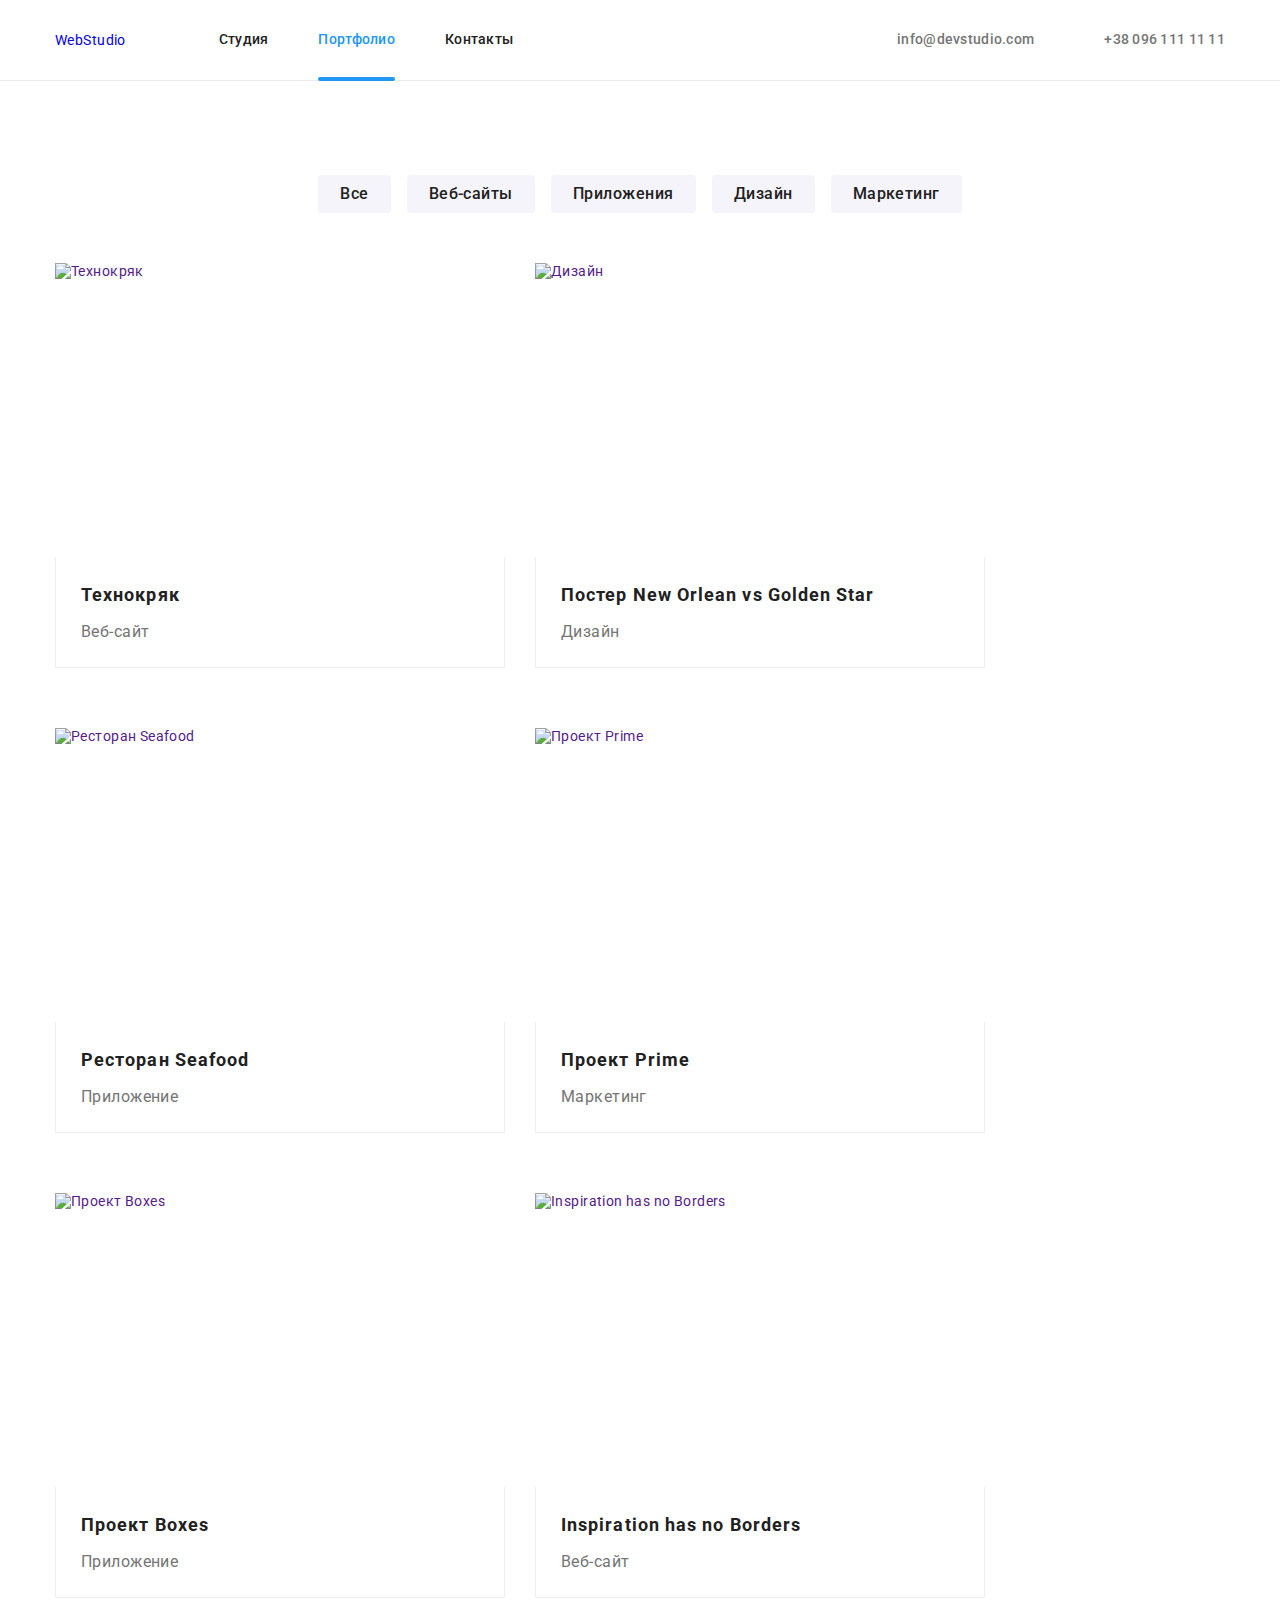
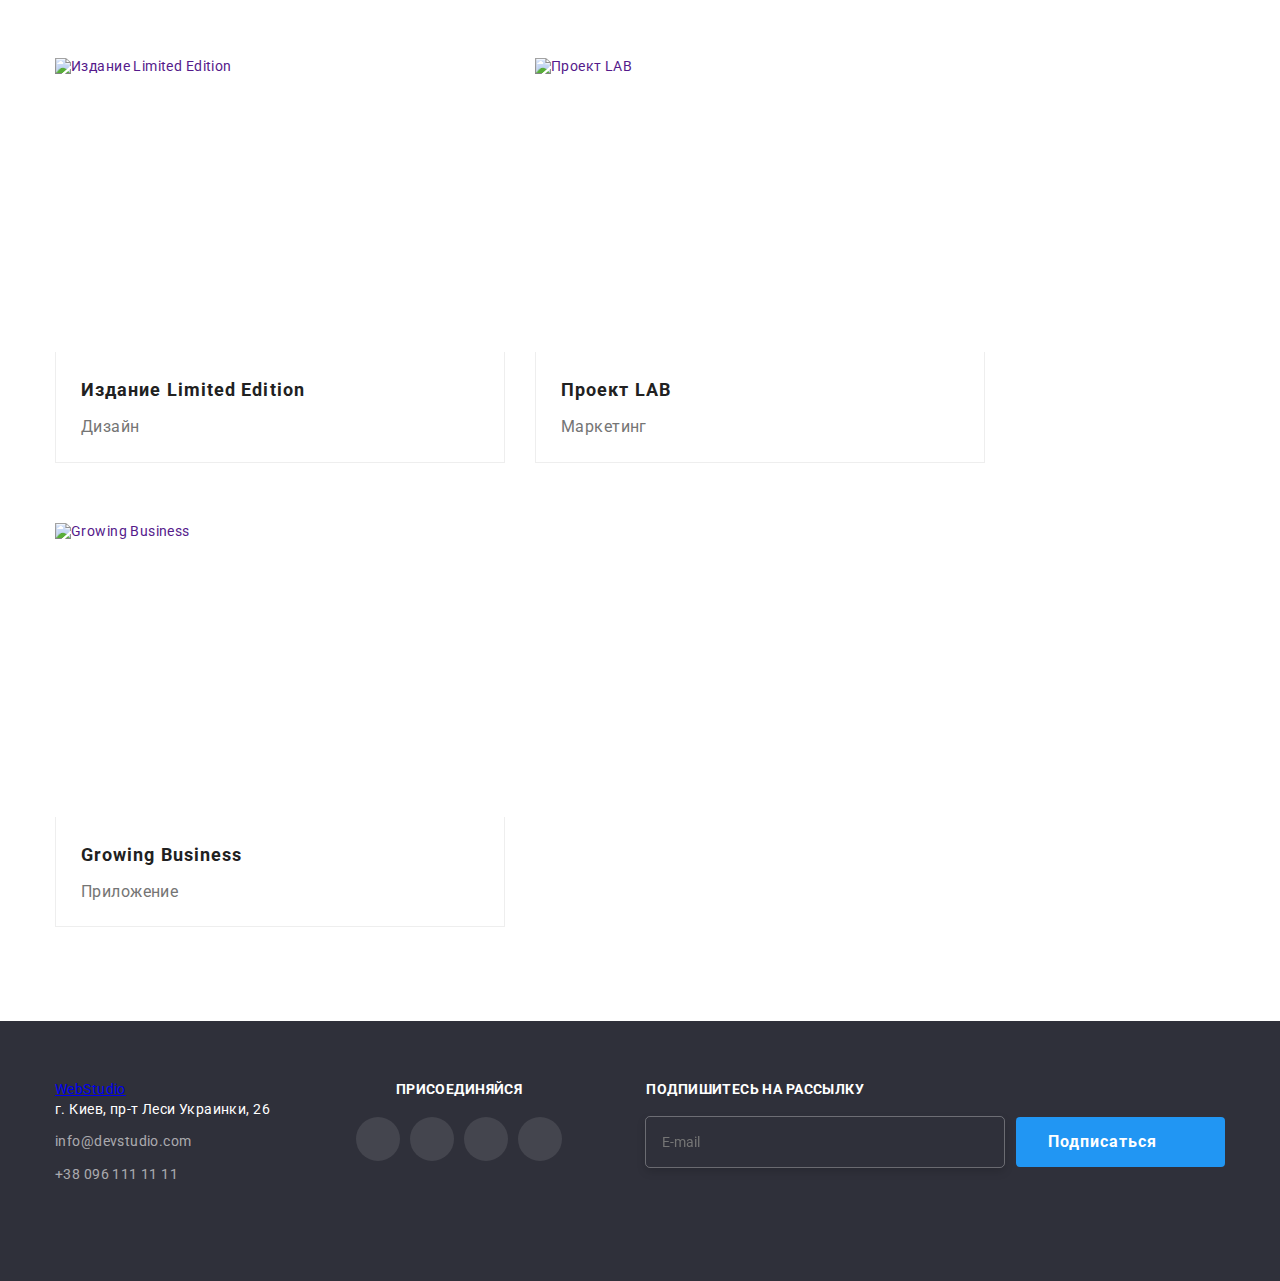
==== commit b1768314: "finish button in component" ====
--- a/portfolio.html
+++ b/portfolio.html
@@ -725,7 +725,7 @@
               placeholder="E-mail"
               required
             />
-            <button class="footer-button__newsletter" type="submit">
+            <button class="button-style button-with-icon" type="submit">
               Подписаться
               <svg class="footer-icon__newsletter" width="24" height="24">
                 <use href="./images/icons.svg#send"></use>
--- a/css/main.min.css
+++ b/css/main.min.css
@@ -1 +1 @@
-:root{--primary-font: Roboto, sans-serif;--secondary-font: Raleway, sans-serif;--primary-text-color: #757575;--title-text-color: #212121;--text-logo-color: #000000;--wite-text-color: #ffffff;--footer-text-color: rgba(255, 255, 255, 0.6);--accent-text-color: #2196f3;--accent-color: #2196f3;--accent-button-color: #188ce8;--wite-background-color: #ffffff;--button-color: #f5f4fa;--accent-bacground-color: #2f303a;--section-bacground-color: #eeeeee;--alt-section-color: #e5e5e5;--team-background-color: #f5f4fa;--header-line-colour: #ececec;--primary-icon-color: #afb1b8;--second-icon-color: #ffffff}.visually-hidden{position:absolute;width:1px;height:1px;margin:-1px;border:0;padding:0;white-space:nowrap;-webkit-clip-path:inset(100%);clip-path:inset(100%);clip:rect(0 0 0 0);overflow:hidden}.list{list-style:none;margin:0;padding:0}.link{text-decoration:none}h1,h2,h3,h4,h5,h6,p{margin:0}img{display:block;max-width:100%;height:auto}body{background-color:var(--wite-background-color);color:var(--primary-text-color);font-family:var(--primary-font);font-size:14px;letter-spacing:.03em}.container{padding-left:15px;padding-right:15px;margin-left:auto;margin-right:auto}@media screen and (max-width: 1199px){.container{padding-top:60px;padding-bottom:60px}}@media screen and (min-width: 480px){.container{width:480px}}@media screen and (min-width: 768px){.container{width:768px}}@media screen and (min-width: 1200px){.container{width:1200px}}@media screen and (min-width: 1200px){.section{padding-top:94px;padding-bottom:94px}}.portfolio-product__overlay,.portfolio-link,.portfolio-button,.modal-botton__submit,.modal-form__icon,.modal-form__field textarea,.modal-form__field input,.modal-button,.modal-backdrop,.header-nav__mobile--link,.header-nav__mobile--menu,.header-contacts__link,.header-nav__link{-webkit-transition-duration:250ms;transition-duration:250ms;-webkit-transition-timing-function:cubic-bezier(0.4, 0, 0.2, 1);transition-timing-function:cubic-bezier(0.4, 0, 0.2, 1)}.header{border-bottom:1px solid var(--header-line-colour);position:relative}.header-menu.container{padding-bottom:0;padding-top:0}@media screen and (max-width: 768px){.header-menu{display:-webkit-box;display:-ms-flexbox;display:flex;-webkit-box-pack:justify;-ms-flex-pack:justify;justify-content:space-between;-webkit-box-align:center;-ms-flex-align:center;align-items:center}}@media screen and (min-width: 768px)and (max-width: 1200px){.header-menu{display:-webkit-box;display:-ms-flexbox;display:flex}}@media screen and (min-width: 1200px){.header-menu{display:-webkit-box;display:-ms-flexbox;display:flex;-webkit-box-align:center;-ms-flex-align:center;align-items:center}}.header-nav{display:none}@media screen and (min-width: 768px)and (max-width: 1200px){.header-nav{display:block}}@media screen and (min-width: 1200px){.header-nav{display:-webkit-box;display:-ms-flexbox;display:flex;-webkit-box-align:center;-ms-flex-align:center;align-items:center;margin-left:93px}}@media screen and (min-width: 768px)and (max-width: 1200px){.header-nav__list{display:-webkit-box;display:-ms-flexbox;display:flex;gap:50px;margin-left:88px;margin-right:84px}}@media screen and (min-width: 1200px){.header-nav__list{display:-webkit-box;display:-ms-flexbox;display:flex;gap:50px}}.header-nav__link{display:block;padding-top:32px;padding-bottom:32px;color:var(--title-text-color);font-weight:500;line-height:1.14;letter-spacing:.02em;-webkit-transition-property:color;transition-property:color}.header-nav__link:hover,.header-nav__link:focus{color:var(--accent-text-color)}.header-nav__link--current{position:relative;color:var(--accent-text-color)}.header-nav__link--current::after{content:"";position:absolute;left:0;bottom:0;display:block;-webkit-transform:translateY(1px);transform:translateY(1px);width:100%;height:4px;border-radius:2px;background-color:var(--accent-color)}.header-contacts{display:none}@media screen and (min-width: 768px)and (max-width: 1199px){.header-contacts{display:-webkit-box;display:-ms-flexbox;display:flex;-webkit-box-orient:vertical;-webkit-box-direction:normal;-ms-flex-direction:column;flex-direction:column;-webkit-box-pack:center;-ms-flex-pack:center;justify-content:center}}@media screen and (min-width: 1200px){.header-contacts{display:-webkit-box;display:-ms-flexbox;display:flex;margin-left:auto}}.header-contacts--list:first-child{margin-right:50px}@media screen and (min-width: 768px)and (max-width: 1199px){.header-contacts--list:first-child{margin-right:0}}.header-contacts__link{padding-top:32px;padding-bottom:32px;display:-webkit-box;display:-ms-flexbox;display:flex;-webkit-box-align:center;-ms-flex-align:center;align-items:center;color:var(--primary-text-color);font-weight:500;line-height:1.14;letter-spacing:.02em;-webkit-transition-property:color;transition-property:color}@media screen and (min-width: 768px)and (max-width: 1199px){.header-contacts__link{padding-top:5px;padding-bottom:5px;font-size:12px;line-height:1.14;letter-spacing:.02em}}.header-contacts__link:hover,.header-contacts__link:focus{color:var(--accent-text-color)}.header-contacts__icon{margin-right:10px;fill:currentColor}.header-nav__button{display:-webkit-box;display:-ms-flexbox;display:flex;margin:0;padding:0;border:none;background-color:rgba(0,0,0,0)}@media screen and (min-width: 768px){.header-nav__button{display:none}}.header-nav__button:hover,.header-nav__button:focus{fill:var(--accent-text-color)}.header-nav__mobile--menu .header-nav__button{position:absolute;right:15px;top:10px}.header-nav__icon--menu{color:currentColor}@media screen and (max-width: 768px){.header-nav__mobile{display:block}}.header-nav__mobile--menu{opacity:0;visibility:hidden;pointer-events:none;z-index:500;position:fixed;overflow-y:scroll;top:0;left:0;width:100vw;height:100vh;background-color:#fff;padding:48px 40px;-webkit-transition-property:opacity;transition-property:opacity}@media screen and (min-width: 768px){.header-nav__mobile--menu{display:none}}.header-nav__mobile--menu.is-open{display:-webkit-box;display:-ms-flexbox;display:flex;-webkit-box-orient:vertical;-webkit-box-direction:normal;-ms-flex-direction:column;flex-direction:column;opacity:1;visibility:initial;pointer-events:auto}.header-nav__mobile--list{margin-bottom:auto}.header-nav__mobile--item{margin-bottom:32px}.header-nav__mobile--link{font-weight:500;font-size:40px;line-height:1.175;letter-spacing:.02em;color:var(--title-text-color);-webkit-transition-property:color;transition-property:color}.header-nav__mobile--link:hover,.header-nav__mobile--link:focus{color:var(--accent-text-color)}.header-nav__mobile--contacts-mail{font-weight:500;font-size:34px;line-height:1.1764705882;letter-spacing:.02em;color:var(--accent-text-color)}@media screen and (max-width: 420px){.header-nav__mobile--contacts-mail{font-size:26px;line-height:1.8}}.header-nav__mobile--contacts-tel{font-weight:500;font-size:24px;line-height:1.1666666667;letter-spacing:.02em;color:var(--primary-text-color)}@media screen and (max-width: 420px){.header-nav__mobile--contacts-tel{font-size:24px;line-height:1.8}}.header-nav__mobile--contacts-item{margin-bottom:32px}.mobile-social__menu{display:-webkit-box;display:-ms-flexbox;display:flex}@media screen and (max-width: 420px){.mobile-social__menu{display:-webkit-box;display:-ms-flexbox;display:flex;-ms-flex-wrap:wrap;flex-wrap:wrap;gap:20px}}.mobile-link__social{font-weight:500;font-size:18px;line-height:1.2222222222;letter-spacing:.02em;padding:0 10px;color:var(--accent-text-color)}.mobile-item__social{border-right:1px solid rgba(33,33,33,.2)}.mobile-item__social:last-child{border-right:none}.header-logo--accent{color:var(--accent-text-color);font-family:var(--secondary-font);font-weight:700;font-size:26px;line-height:1.1923076923;text-decoration:none}.header-logo{color:var(--text-logo-color)}.header-logo--accent{display:block;padding-top:16px;padding-bottom:16px}@media screen and (min-width: 768px)and (max-width: 1200px){.header-logo--accent{display:block;padding-top:25px;padding-bottom:25px}}.hero-title{color:var(--wite-text-color);font-weight:900;letter-spacing:.06em;text-transform:uppercase;margin-top:0px;margin-bottom:30px}@media screen and (max-width: 1200px){.hero-title{font-size:26px;line-height:1.6153846154}}@media screen and (min-width: 1200px){.hero-title{font-size:44px;line-height:1.3636363636}}@media screen and (max-width: 480px){.hero-container__text{width:85%;margin-left:auto;margin-right:auto}}@media screen and (min-width: 480px)and (max-width: 1200px){.hero-container__text{width:360px;margin-left:auto;margin-right:auto}}@media screen and (min-width: 1200px){.hero-container__text{width:696px;margin-left:auto;margin-right:auto}}.hero{margin-left:auto;margin-right:auto;background-position:center;background-size:cover;background-repeat:no-repeat;background-color:var(--accent-bacground-color);text-align:center;padding-top:200px;padding-bottom:200px}@media screen and (max-width: 768px){.hero{background-image:-webkit-gradient(linear, left top, right top, from(rgba(47, 48, 58, 0.4)), to(rgba(47, 48, 58, 0.4))),url(../images/Hero/hero_480@1x.jpg);background-image:linear-gradient(to right, rgba(47, 48, 58, 0.4), rgba(47, 48, 58, 0.4)),url(../images/Hero/hero_480@1x.jpg);max-width:480px;padding-top:58px;padding-bottom:58px}}@media screen and (max-width: 768px)and (min-device-pixel-ratio: 2),screen and (max-width: 768px)and (-webkit-min-device-pixel-ratio: 2),screen and (max-width: 768px)and (min-resolution: 192dpi),screen and (max-width: 768px)and (min-resolution: 2dppx){.hero{background-image:-webkit-gradient(linear, left top, right top, from(rgba(47, 48, 58, 0.4)), to(rgba(47, 48, 58, 0.4))),url(../images/Hero/hero_480@2x.jpg);background-image:linear-gradient(to right, rgba(47, 48, 58, 0.4), rgba(47, 48, 58, 0.4)),url(../images/Hero/hero_480@2x.jpg)}}@media screen and (min-width: 768px){.hero{background-image:-webkit-gradient(linear, left top, right top, from(rgba(47, 48, 58, 0.4)), to(rgba(47, 48, 58, 0.4))),url(../images/Hero/hero_768@1x.jpg);background-image:linear-gradient(to right, rgba(47, 48, 58, 0.4), rgba(47, 48, 58, 0.4)),url(../images/Hero/hero_768@1x.jpg);max-width:768px}}@media screen and (min-width: 768px)and (min-device-pixel-ratio: 2),screen and (min-width: 768px)and (-webkit-min-device-pixel-ratio: 2),screen and (min-width: 768px)and (min-resolution: 192dpi),screen and (min-width: 768px)and (min-resolution: 2dppx){.hero{background-image:-webkit-gradient(linear, left top, right top, from(rgba(47, 48, 58, 0.4)), to(rgba(47, 48, 58, 0.4))),url(../images/Hero/hero_768@2x.jpg);background-image:linear-gradient(to right, rgba(47, 48, 58, 0.4), rgba(47, 48, 58, 0.4)),url(../images/Hero/hero_768@2x.jpg)}}@media screen and (min-width: 1200px){.hero{background-image:-webkit-gradient(linear, left top, right top, from(rgba(47, 48, 58, 0.4)), to(rgba(47, 48, 58, 0.4))),url(../images/Hero/hero_1200@1x.jpg);background-image:linear-gradient(to right, rgba(47, 48, 58, 0.4), rgba(47, 48, 58, 0.4)),url(../images/Hero/hero_1200@1x.jpg);max-width:1600px}}@media screen and (min-width: 1200px)and (min-device-pixel-ratio: 2),screen and (min-width: 1200px)and (-webkit-min-device-pixel-ratio: 2),screen and (min-width: 1200px)and (min-resolution: 192dpi),screen and (min-width: 1200px)and (min-resolution: 2dppx){.hero{background-image:-webkit-gradient(linear, left top, right top, from(rgba(47, 48, 58, 0.4)), to(rgba(47, 48, 58, 0.4))),url(../images/Hero/hero_1200@2x.jpg);background-image:linear-gradient(to right, rgba(47, 48, 58, 0.4), rgba(47, 48, 58, 0.4)),url(../images/Hero/hero_1200@2x.jpg)}}.hero-button{background-color:var(--accent-text-color);color:var(--wite-text-color);font-weight:700;font-size:16px;line-height:1.87;letter-spacing:.06em;cursor:pointer;border-radius:4px;padding:10px 32px;min-width:200px;border:0;-webkit-transition-property:background-color;transition-property:background-color;-webkit-transition-duration:250ms;transition-duration:250ms;-webkit-transition-timing-function:cubic-bezier(0.4, 0, 0.2, 1);transition-timing-function:cubic-bezier(0.4, 0, 0.2, 1)}.hero-button:hover,.hero-button:focus{background-color:var(--accent-button-color)}.modal-backdrop{position:fixed;overflow-y:scroll;z-index:2000;top:0;left:0;width:100%;height:100%;background:rgba(0,0,0,.2);opacity:1;-webkit-transition-property:opacity;transition-property:opacity}.modal-backdrop.is-hidden{opacity:0;pointer-events:none}.modal-window{position:absolute;top:50%;left:50%;-webkit-transform:translate(-50%, -50%);transform:translate(-50%, -50%);padding:40px;background-color:var(--wite-background-color);-webkit-box-shadow:0px 1px 3px rgba(0,0,0,.12),0px 1px 1px rgba(0,0,0,.14),0px 2px 1px rgba(0,0,0,.2);box-shadow:0px 1px 3px rgba(0,0,0,.12),0px 1px 1px rgba(0,0,0,.14),0px 2px 1px rgba(0,0,0,.2);border-radius:4px}@media screen and (max-width: 479px){.modal-window{width:85%;-webkit-transform:translate(-50%, -46%);transform:translate(-50%, -46%);padding:30px}}@media screen and (min-width: 480px)and (max-width: 1199px){.modal-window{width:450px}}.modal-button{display:-webkit-box;display:-ms-flexbox;display:flex;-webkit-box-pack:center;-ms-flex-pack:center;justify-content:center;-webkit-box-align:center;-ms-flex-align:center;align-items:center;position:absolute;width:30px;height:30px;top:8px;right:8px;padding:0;border:1px solid rgba(0,0,0,.1);border-radius:50%;background-color:var(--wite-background-color);margin-right:auto;cursor:pointer;-webkit-transition-property:fill;transition-property:fill}.modal-button:hover{fill:var(--accent-color)}.modal-button__icon--close{color:currentColor}.modal-title{font-weight:700;font-size:20px;line-height:1.15;text-align:center;color:var(--title-text-color);margin-bottom:12px}@media screen and (max-width: 480px){.modal-title{font-size:14px;line-height:1.2857142857}}.modal-form{width:100%;margin-left:auto;margin-right:auto}.modal-form__field{position:relative;display:-webkit-box;display:-ms-flexbox;display:flex;-webkit-box-orient:vertical;-webkit-box-direction:normal;-ms-flex-direction:column;flex-direction:column;margin-bottom:10px}.modal-form__field:nth-child(4){margin-bottom:0}.modal-form__field label{font-size:12px;line-height:1.1666666667;letter-spacing:.01em;margin-bottom:4px}.modal-form__field label{font-size:12px;line-height:1.1666666667;letter-spacing:.01em;margin-bottom:4px}.modal-form__field input{margin:0;height:40px;padding:12px 42px;border:1px solid rgba(33,33,33,.2);border-radius:4px;cursor:pointer;-webkit-transition-property:border-color,outline-color;transition-property:border-color,outline-color}.modal-form__field input:focus~.modal-form__icon{fill:var(--accent-color)}.modal-form__field input:focus{outline-color:var(--accent-color)}.modal-form__field textarea{-webkit-transition-property:outline-color;transition-property:outline-color}.modal-form__field textarea:focus{outline-color:var(--accent-color)}.checkbox-input{position:absolute;-webkit-appearance:none;-moz-appearance:none;appearance:none}.lable{display:-webkit-inline-box;display:-ms-inline-flexbox;display:inline-flex;width:100%;-webkit-box-align:center;-ms-flex-align:center;align-items:center;font-size:12px;line-height:1.1666666667}@media screen and (max-width: 480px){.lable{font-size:10px;line-height:1.2;text-align:center}}@media screen and (min-width: 1200px){.lable{font-size:14px;line-height:1.7142857143}}.checkbox-icon{display:-webkit-inline-box;display:-ms-inline-flexbox;display:inline-flex;margin:0;padding:0;border:none;background-color:rgba(0,0,0,0);margin-right:5px}.checkbox-icon_checked{display:none}.checkbox-input:checked+.checkbox-icon .checkbox-icon_checked{display:block}.modal-form__icon{position:absolute;top:50%;left:12px;fill:var(--title-text-color);-webkit-transition-property:fill;transition-property:fill}.checkbox-link{display:block;line-height:1.7142857143;border-bottom:1px solid currentColor;line-height:.8;margin-left:5px;color:var(--accent-text-color)}@media screen and (max-width: 480px){.checkbox-link{font-size:10px;line-height:1.2;text-align:center;border-bottom:none;-webkit-text-decoration:revert;text-decoration:revert}}.modal-form__field--coment{resize:none;height:120px;padding:12px 16px;border:1px solid rgba(33,33,33,.2);border-radius:4px}.modal-form__field--comentt:-moz-placeholder-shown{font-size:12px;line-height:1.1666666667;letter-spacing:.01em;color:rgba(117,117,117,.5)}.modal-form__field--comentt:-ms-input-placeholder{font-size:12px;line-height:1.1666666667;letter-spacing:.01em;color:rgba(117,117,117,.5)}.modal-form__field--comentt:placeholder-shown{font-size:12px;line-height:1.1666666667;letter-spacing:.01em;color:rgba(117,117,117,.5)}.modal-checkbox{display:-webkit-box;display:-ms-flexbox;display:flex;-webkit-box-pack:center;-ms-flex-pack:center;justify-content:center;-webkit-box-align:stretch;-ms-flex-align:stretch;align-items:stretch;padding:0;margin-bottom:30px;margin-top:20px}.modal-checkbox input{margin-right:8px}.modal-botton__container{display:-webkit-box;display:-ms-flexbox;display:flex;-webkit-box-pack:center;-ms-flex-pack:center;justify-content:center}.modal-botton__submit{bottom:40px;font-family:Roboto;background-color:var(--accent-text-color);color:var(--wite-text-color);font-weight:700;font-size:16px;line-height:1.87;letter-spacing:.06em;cursor:pointer;text-align:center;border-radius:4px;padding:10px 32px;min-width:200px;border:0;-webkit-box-shadow:0px 4px 4px rgba(0,0,0,.15);box-shadow:0px 4px 4px rgba(0,0,0,.15);-webkit-transition-property:background-color;transition-property:background-color}.modal-botton__submit:hover{background-color:#188ce8}@media screen and (min-width: 768px)and (max-width: 1200px){.peculiarities-list{display:-webkit-box;display:-ms-flexbox;display:flex;-ms-flex-wrap:wrap;flex-wrap:wrap;gap:30px;-webkit-box-pack:center;-ms-flex-pack:center;justify-content:center}}@media screen and (min-width: 1200px){.peculiarities-list{display:-webkit-box;display:-ms-flexbox;display:flex;gap:30px}}.peculiarities-title{font-style:normal;font-weight:700;font-size:14px;line-height:1.14;letter-spacing:.03em;color:var(--title-text-color);text-transform:uppercase;margin-top:30px;margin-bottom:10px}@media screen and (max-width: 767px){.peculiarities-title{text-align:center}}.peculiarities-container__icon{height:120px;background:#f5f4fa;border-radius:4px;-webkit-box-align:center;-ms-flex-align:center;align-items:center;display:-webkit-box;display:-ms-flexbox;display:flex;-webkit-box-pack:center;-ms-flex-pack:center;justify-content:center}.peculiarities-icon{width:70px;height:70px;fill:currentColor}@media screen and (min-width: 768px){.peculiarities-container{width:354px;margin-left:0;margin-right:0}}@media screen and (max-width: 767px){.peculiarities-container{margin-left:auto;margin-right:auto;width:100%;margin-bottom:30px}.peculiarities-container:last-child{margin-bottom:0}}@media screen and (min-width: 1200px){.peculiarities-container{width:270px;margin-left:0;margin-right:0}}.peculiarities-text{line-height:1.71;margin-top:0;margin-bottom:0}.work{padding-top:0}@media screen and (max-width: 1200px){.work{display:none}}.work-title{font-weight:700;font-size:36px;line-height:1.16;text-align:center;color:var(--title-text-color);margin-top:0;margin-bottom:50px}@media screen and (min-width: 1200px){.work-list{display:-webkit-box;display:-ms-flexbox;display:flex;gap:30px}}.work-item{position:relative}.work-text{position:absolute;bottom:0;-webkit-box-pack:center;-ms-flex-pack:center;justify-content:center;-webkit-box-align:center;-ms-flex-align:center;align-items:center;display:-webkit-box;display:-ms-flexbox;display:flex;width:100%;height:70px;background-color:rgba(47,48,58,.8);font-weight:700;line-height:1.1428571429;text-align:center;text-transform:uppercase;color:var(--wite-text-color)}.team-title{font-weight:700;font-size:36px;line-height:1.16;text-align:center;color:var(--title-text-color);margin-top:0;margin-bottom:50px}@media screen and (max-width: 1200px){.team-title{font-size:28px;line-height:1.1785714286}}.team-section{background-color:var(--team-background-color)}@media screen and (min-width: 1200px){.team-list{display:-webkit-box;display:-ms-flexbox;display:flex;gap:30px}}@media screen and (min-width: 768px){.team-list{display:-webkit-box;display:-ms-flexbox;display:flex;-ms-flex-wrap:wrap;flex-wrap:wrap;gap:30px}}.team-item{background:var(--wite-background-color);-webkit-box-shadow:0px 1px 3px rgba(0,0,0,.12),0px 1px 1px rgba(0,0,0,.14),0px 2px 1px rgba(0,0,0,.2);box-shadow:0px 1px 3px rgba(0,0,0,.12),0px 1px 1px rgba(0,0,0,.14),0px 2px 1px rgba(0,0,0,.2);border-radius:0px 0px 4px 4px}@media screen and (min-width: 1200px){.team-item{margin-bottom:30px;max-width:270px}}@media screen and (max-width: 767px){.team-item{margin-bottom:30px;max-width:450px}}@media screen and (min-width: 768px)and (max-width: 1199px){.team-item{width:calc((100% - 30px)/2)}}.team-container{padding-top:30px;padding-bottom:30px}.team-name{font-weight:500;font-size:16px;line-height:1.18;text-align:center;color:var(--title-text-color);margin-bottom:10px}.team-profession{font-size:16px;line-height:1.18;text-align:center;margin-bottom:16px}.team-icon__list{display:-webkit-box;display:-ms-flexbox;display:flex;-webkit-box-pack:center;-ms-flex-pack:center;justify-content:center;gap:10px}.team-link__social{display:-webkit-box;display:-ms-flexbox;display:flex;-webkit-box-align:center;-ms-flex-align:center;align-items:center;-webkit-box-pack:center;-ms-flex-pack:center;justify-content:center;width:44px;height:44px;border-radius:50%;color:var(--primary-icon-color);-webkit-transition-property:background-color,color;transition-property:background-color,color;-webkit-transition-duration:250ms;transition-duration:250ms;-webkit-transition-timing-function:cubic-bezier(0.4, 0, 0.2, 1);transition-timing-function:cubic-bezier(0.4, 0, 0.2, 1)}.team-link__social:hover,.team-link__social:focus{background-color:var(--accent-color);color:var(--second-icon-color)}.team-icon{fill:currentColor;-webkit-transition-property:fill;transition-property:fill;-webkit-transition-duration:250ms;transition-duration:250ms;-webkit-transition-timing-function:cubic-bezier(0.4, 0, 0.2, 1);transition-timing-function:cubic-bezier(0.4, 0, 0.2, 1)}.team-icon:hover,.team-icon:focus{fill:var(--wite-text-color)}.clients-title{font-weight:700;font-size:36px;line-height:1.1666666667;text-align:center;color:var(--title-text-color);margin-top:0;margin-bottom:50px}@media screen and (max-width: 1200px){.clients-title{font-size:28px;line-height:1.1785714286}}@media screen and (max-width: 768px){.clients-list{display:-webkit-box;display:-ms-flexbox;display:flex;-ms-flex-wrap:wrap;flex-wrap:wrap;gap:30px}}@media screen and (min-width: 768px){.clients-list{display:-webkit-box;display:-ms-flexbox;display:flex;-ms-flex-wrap:wrap;flex-wrap:wrap;gap:30px}}@media screen and (min-width: 1200px){.clients-list{display:-webkit-box;display:-ms-flexbox;display:flex;-webkit-box-pack:center;-ms-flex-pack:center;justify-content:center;gap:30px}}.client-icon{fill:currentColor}@media screen and (max-width: 768px){.client-item{width:calc((100% - 30px)/2);height:92px}}@media screen and (min-width: 768px){.client-item{width:calc((100% - 90px)/3);height:92px}}@media screen and (min-width: 1200px){.client-item{width:170px;height:92px}}.clients-link{display:-webkit-box;display:-ms-flexbox;display:flex;-webkit-box-pack:center;-ms-flex-pack:center;justify-content:center;-webkit-box-align:center;-ms-flex-align:center;align-items:center;color:var(--primary-icon-color);width:100%;height:100%;border-radius:4px;border:1px solid var(--primary-icon-color);-webkit-transition-property:border-color,color;transition-property:border-color,color;-webkit-transition-duration:250ms;transition-duration:250ms;-webkit-transition-timing-function:cubic-bezier(0.4, 0, 0.2, 1);transition-timing-function:cubic-bezier(0.4, 0, 0.2, 1)}.clients-link:hover,.clients-link:focus{color:var(--accent-color);border-color:var(--accent-color)}.portfolio-list__button{display:-webkit-box;display:-ms-flexbox;display:flex;-ms-flex-wrap:wrap;flex-wrap:wrap;-webkit-box-pack:start;-ms-flex-pack:start;justify-content:flex-start;gap:15px 8px;margin-bottom:30px}@media screen and (min-width: 768px){.portfolio-list__button{display:-webkit-box;display:-ms-flexbox;display:flex;margin-right:auto;margin-left:auto;-webkit-box-pack:center;-ms-flex-pack:center;justify-content:center}}@media screen and (min-width: 1200px){.portfolio-list__button{display:-webkit-box;display:-ms-flexbox;display:flex;margin-right:auto;margin-left:auto;-webkit-box-pack:center;-ms-flex-pack:center;justify-content:center;margin-bottom:50px}}.portfolio-item__button{margin-right:8px}.portfolio-item__button:last-child{margin-right:0}.portfolio-button{font-family:inherit;color:var(--title-text-color);background-color:var(--button-color);font-weight:500;font-size:16px;line-height:1.62;text-align:center;cursor:pointer;letter-spacing:.03em;border-radius:4px;padding:6px 22px;border:0;-webkit-transition-property:background-color,color,-webkit-box-shadow;transition-property:background-color,color,-webkit-box-shadow;transition-property:background-color,color,box-shadow;transition-property:background-color,color,box-shadow,-webkit-box-shadow}.portfolio-button:hover,.portfolio-button:focus{color:var(--wite-text-color);background-color:var(--accent-color);-webkit-box-shadow:0px 3px 1px rgba(0,0,0,.1),0px 1px 2px rgba(0,0,0,.08),0px 2px 2px rgba(0,0,0,.12);box-shadow:0px 3px 1px rgba(0,0,0,.1),0px 1px 2px rgba(0,0,0,.08),0px 2px 2px rgba(0,0,0,.12)}.portfolio-title{font-weight:700;font-size:18px;line-height:2;letter-spacing:.06em;color:var(--title-text-color);margin-bottom:4px}@media screen and (min-width: 768px){.portfolio-list{display:-webkit-box;display:-ms-flexbox;display:flex;-ms-flex-wrap:wrap;flex-wrap:wrap;gap:30px}}.hide{display:none}.portfolio-item{margin-bottom:30px;-webkit-transition:.5s all;transition:.5s all}.portfolio-item:last-child{margin-bottom:0}@media screen and (min-width: 768px){.portfolio-item{-ms-flex-preferred-size:calc((100% - 30px)/2);flex-basis:calc((100% - 30px)/2)}}@media screen and (min-width: 1200px){.portfolio-item{-ms-flex-preferred-size:calc((100% - 60px)/3);flex-basis:calc((100% - 60px)/3)}}.portfolio-link{display:block;-webkit-transition-property:-webkit-box-shadow;transition-property:-webkit-box-shadow;transition-property:box-shadow;transition-property:box-shadow, -webkit-box-shadow}.portfolio-link:hover,.portfolio-link:focus{-webkit-box-shadow:0px 1px 1px rgba(0,0,0,.12),0px 4px 4px rgba(0,0,0,.06),1px 4px 6px rgba(0,0,0,.16);box-shadow:0px 1px 1px rgba(0,0,0,.12),0px 4px 4px rgba(0,0,0,.06),1px 4px 6px rgba(0,0,0,.16)}.portfolio-link:hover .portfolio-product__overlay,.portfolio-link:focus .portfolio-product__overlay{-webkit-transform:translateY(0);transform:translateY(0)}.portfolio-product__thumb{position:relative;overflow:hidden}.portfolio-product__overlay{position:absolute;top:0;left:0;width:100%;height:100%;background:rgba(33,150,243,.9);-webkit-transform:translateY(101%);transform:translateY(101%);-webkit-transition-property:-webkit-transform;transition-property:-webkit-transform;transition-property:transform;transition-property:transform, -webkit-transform}.portfolio-review{font-weight:400;font-size:18px;line-height:1.5555555556;text-align:center;color:var(--wite-text-color)}@media screen and (max-width: 400px){.portfolio-review{font-size:14px;line-height:1.5714285714;padding:30px 24px}}@media screen and (min-width: 401px)and (max-width: 480px){.portfolio-review{padding:35px 24px}}@media screen and (min-width: 481px)and (max-width: 1199px){.portfolio-review{padding:35px 24px}}@media screen and (min-width: 1200px){.portfolio-review{padding:63px 24px}}.portfolio-container{border:1px solid var(--section-bacground-color);border-top:none;padding:20px 25px}@media screen and (min-width: 768px)and (max-width: 1199px){.portfolio-container.current{padding-bottom:56px}}.portfolio-examples{line-height:1.87;font-size:16px;color:var(--primary-text-color);margin-right:auto;margin-left:auto}.footer{background-color:var(--accent-bacground-color);padding-top:0;padding-bottom:0}@media screen and (min-width: 1200px){.footer{padding-top:60px;padding-bottom:60px}}.footer-logo{display:inline-block;color:var(--accent-text-color);font-family:var(--secondary-font);font-weight:700;font-size:26px;line-height:1.1923076923;text-decoration:none;margin-bottom:20px}.footer-logo-accent{color:var(--wite-text-color)}@media screen and (max-width: 767px){.footer-list__adress{display:-webkit-box;display:-ms-flexbox;display:flex;-webkit-box-orient:vertical;-webkit-box-direction:normal;-ms-flex-direction:column;flex-direction:column;-webkit-box-align:center;-ms-flex-align:center;align-items:center}}.footer-container__contacts{width:231px;display:-webkit-box;display:-ms-flexbox;display:flex;-webkit-box-orient:vertical;-webkit-box-direction:normal;-ms-flex-direction:column;flex-direction:column;text-align:center;margin-bottom:60px}@media screen and (min-width: 1200px){.footer-container__contacts{text-align:left;margin-bottom:0}}.footer-item{margin-bottom:9px}.footer-item:last-child{margin-bottom:0}.footer-link{line-height:1.71;color:var(--wite-text-color);font-style:normal;-webkit-transition-property:color;transition-property:color;-webkit-transition-duration:250ms;transition-duration:250ms;-webkit-transition-timing-function:cubic-bezier(0.4, 0, 0.2, 1);transition-timing-function:cubic-bezier(0.4, 0, 0.2, 1)}.footer-link:hover,.footer-link:focus{color:var(--accent-text-color)}.footer-item__link{font-style:normal;line-height:1.71;color:var(--footer-text-color);-webkit-transition-property:color;transition-property:color;-webkit-transition-duration:250ms;transition-duration:250ms;-webkit-transition-timing-function:cubic-bezier(0.4, 0, 0.2, 1);transition-timing-function:cubic-bezier(0.4, 0, 0.2, 1)}.footer-item__link:hover,.footer-item__link:focus{color:var(--accent-text-color)}.footer-container__social{display:-webkit-box;display:-ms-flexbox;display:flex;-webkit-box-orient:vertical;-webkit-box-direction:normal;-ms-flex-direction:column;flex-direction:column;-webkit-box-align:center;-ms-flex-align:center;align-items:center;margin-left:0px;margin-bottom:60px}@media screen and (min-width: 768px){.footer-container__social{text-align:center;margin-left:165px}}@media screen and (min-width: 1200px){.footer-container__social{margin-left:70px}}@media screen and (max-width: 767px){.footer-container{display:-webkit-box;display:-ms-flexbox;display:flex;-webkit-box-orient:vertical;-webkit-box-direction:normal;-ms-flex-direction:column;flex-direction:column;-webkit-box-align:center;-ms-flex-align:center;align-items:center}}@media screen and (min-width: 768px){.footer-container{display:-webkit-box;display:-ms-flexbox;display:flex;-ms-flex-wrap:wrap;flex-wrap:wrap;-webkit-box-pack:center;-ms-flex-pack:center;justify-content:center;-webkit-box-align:baseline;-ms-flex-align:baseline;align-items:baseline}}@media screen and (min-width: 1200px){.footer-container{display:-webkit-box;display:-ms-flexbox;display:flex;-webkit-box-align:baseline;-ms-flex-align:baseline;align-items:baseline}}.footer-social__title--social{font-weight:700;font-size:14px;line-height:1.1428571429;letter-spacing:.03em;text-transform:uppercase;color:var(--wite-text-color);margin-bottom:20px}.footer-social__item{display:-webkit-box;display:-ms-flexbox;display:flex}.footer-social__list{display:-webkit-box;display:-ms-flexbox;display:flex;gap:10px}.footer-social__link{display:-webkit-box;display:-ms-flexbox;display:flex;-webkit-box-align:center;-ms-flex-align:center;align-items:center;-webkit-box-pack:center;-ms-flex-pack:center;justify-content:center;width:44px;height:44px;border-radius:50%;border:0;gap:10px;background:rgba(255,255,255,.1);-webkit-transition-property:background-color,fill;transition-property:background-color,fill;-webkit-transition-duration:250ms;transition-duration:250ms;-webkit-transition-timing-function:cubic-bezier(0.4, 0, 0.2, 1);transition-timing-function:cubic-bezier(0.4, 0, 0.2, 1)}.footer-social__link:hover,.footer-social__link:focus{background-color:var(--accent-color)}.footer-social__icon{fill:var(--wite-background-color)}@media screen and (max-width: 767px){.footer-container__newsletter{display:-webkit-box;display:-ms-flexbox;display:flex;-webkit-box-orient:vertical;-webkit-box-direction:normal;-ms-flex-direction:column;flex-direction:column;-webkit-box-align:center;-ms-flex-align:center;align-items:center;margin-left:0}}@media screen and (min-width: 1200px){.footer-container__newsletter{margin-left:auto}}.footer-title__newsletter{font-weight:700;font-size:14px;line-height:1.1428571429;letter-spacing:.03em;text-transform:uppercase;color:var(--wite-text-color);margin-bottom:20px}@media screen and (min-width: 768px)and (max-width: 1199px){.footer-title__newsletter{text-align:center}}.footer-button__newsletter{display:-webkit-box;display:-ms-flexbox;display:flex;-webkit-box-align:center;-ms-flex-align:center;align-items:center;font-family:Roboto;background-color:var(--accent-color);color:var(--wite-text-color);font-weight:700;font-size:16px;line-height:1.87;letter-spacing:.06em;cursor:pointer;text-align:center;border-radius:4px;padding:10px 28px;max-width:200px;max-height:50px;border:0;-webkit-transition-property:background-color;transition-property:background-color;-webkit-transition-duration:250ms;transition-duration:250ms;-webkit-transition-timing-function:cubic-bezier(0.4, 0, 0.2, 1);transition-timing-function:cubic-bezier(0.4, 0, 0.2, 1)}.footer-button__newsletter:hover{background-color:var(--accent-button-color)}.footer-input__newsletter{width:358px;height:50px;padding:15px 16px;border:0;outline:1px solid rgba(255,255,255,.3);background-color:var(--accent-bacground-color);-webkit-filter:drop-shadow(0px 4px 4px rgba(0, 0, 0, 0.15));filter:drop-shadow(0px 4px 4px rgba(0, 0, 0, 0.15));border-radius:4px;margin-right:12px;color:var(--wite-text-color);-webkit-transition-property:outline-color;transition-property:outline-color;-webkit-transition-duration:250ms;transition-duration:250ms;-webkit-transition-timing-function:cubic-bezier(0.4, 0, 0.2, 1);transition-timing-function:cubic-bezier(0.4, 0, 0.2, 1)}@media screen and (min-width: 320px)and (max-width: 480px){.footer-input__newsletter{width:300px;margin-right:0;margin-left:0;margin-bottom:20px}}@media screen and (min-width: 480px)and (max-width: 767px){.footer-input__newsletter{width:450px;margin-right:0;margin-left:0;margin-bottom:20px}}@media screen and (min-width: 768px)and (max-width: 1199px){.footer-input__newsletter{width:450px;margin-bottom:20px}}.footer-input__newsletter:focus{outline-color:var(--alt-section-color)}.footer-icon__newsletter{margin-left:12px}.footer-form__newsletter{display:-webkit-box;display:-ms-flexbox;display:flex}@media screen and (max-width: 767px){.footer-form__newsletter{display:-webkit-box;display:-ms-flexbox;display:flex;-webkit-box-orient:vertical;-webkit-box-direction:normal;-ms-flex-direction:column;flex-direction:column;-webkit-box-align:center;-ms-flex-align:center;align-items:center}}@media screen and (min-width: 768px)and (max-width: 1199px){.footer-form__newsletter{display:-webkit-box;display:-ms-flexbox;display:flex;-webkit-box-orient:vertical;-webkit-box-direction:normal;-ms-flex-direction:column;flex-direction:column;-webkit-box-align:center;-ms-flex-align:center;align-items:center}}/*# sourceMappingURL=main.min.css.map */+:root{--primary-font: Roboto, sans-serif;--secondary-font: Raleway, sans-serif;--primary-text-color: #757575;--title-text-color: #212121;--text-logo-color: #000000;--wite-text-color: #ffffff;--footer-text-color: rgba(255, 255, 255, 0.6);--accent-text-color: #2196f3;--accent-color: #2196f3;--accent-button-color: #188ce8;--wite-background-color: #ffffff;--button-color: #f5f4fa;--accent-background-color: #2f303a;--section-background-color: #eeeeee;--alt-section-color: #e5e5e5;--team-background-color: #f5f4fa;--social-icon-background-color: rgba(255, 255, 255, 0.1);--header-line-color: #ececec;--primary-icon-color: #afb1b8;--second-icon-color: #ffffff}.visually-hidden{position:absolute;width:1px;height:1px;margin:-1px;border:0;padding:0;white-space:nowrap;-webkit-clip-path:inset(100%);clip-path:inset(100%);clip:rect(0 0 0 0);overflow:hidden}.portfolio-product__overlay,.portfolio-link,.portfolio-button,.header-contacts__link,.header-nav__link,.modal-form__icon,.modal-form__field textarea,.modal-form__field input,.modal-button,.modal-backdrop,.header-nav__mobile--link,.header-nav__mobile--menu,.button-style{-webkit-transition-duration:250ms;transition-duration:250ms;-webkit-transition-timing-function:cubic-bezier(0.4, 0, 0.2, 1);transition-timing-function:cubic-bezier(0.4, 0, 0.2, 1)}.list{list-style:none;margin:0;padding:0}.link{text-decoration:none}h1,h2,h3,h4,h5,h6,p{margin:0}img{display:block;max-width:100%;height:auto}body{background-color:var(--wite-background-color);color:var(--primary-text-color);font-family:var(--primary-font);font-size:14px;letter-spacing:.03em}@media screen and (min-width: 1200px){.section{padding-top:94px;padding-bottom:94px}}.container{padding-left:15px;padding-right:15px;margin-left:auto;margin-right:auto}@media screen and (max-width: 1199px){.container{padding-top:60px;padding-bottom:60px}}@media screen and (min-width: 480px){.container{width:480px}}@media screen and (min-width: 768px){.container{width:768px}}@media screen and (min-width: 1200px){.container{width:1200px}}.site-logo{display:block;color:var(--accent-text-color);font-family:var(--secondary-font);font-weight:700;font-size:24px;line-height:1.1923076923;text-decoration:none}@media screen and (min-width: 1200px){.site-logo{font-size:26px}}.site-logo--header{color:var(--text-logo-color)}.site-logo--footer{color:var(--wite-text-color)}.button-style{font-family:Roboto;font-weight:700;font-size:16px;line-height:1.87;letter-spacing:.06em;text-align:center;background-color:var(--accent-text-color);color:var(--wite-text-color);cursor:pointer;border-radius:4px;padding:10px 32px;min-width:200px;border:0;-webkit-transition-property:background-color;transition-property:background-color}.button-style.button-submit{-webkit-box-shadow:0px 4px 4px rgba(0,0,0,.15);box-shadow:0px 4px 4px rgba(0,0,0,.15)}.button-style.button-with-icon{display:-webkit-box;display:-ms-flexbox;display:flex;-webkit-box-align:center;-ms-flex-align:center;align-items:center;-webkit-box-pack:center;-ms-flex-pack:center;justify-content:center}.button-style:hover,.button-style:focus{background-color:var(--accent-button-color)}.header-nav__button{display:-webkit-box;display:-ms-flexbox;display:flex;margin:0;padding:0;border:none;background-color:rgba(0,0,0,0)}@media screen and (min-width: 768px){.header-nav__button{display:none}}.header-nav__button:hover,.header-nav__button:focus{fill:var(--accent-text-color)}.header-nav__mobile--menu .header-nav__button{position:absolute;right:15px;top:10px}.header-nav__icon--menu{color:currentColor}.header-nav__mobile{display:block}@media screen and (min-width: 768px){.header-nav__mobile{display:none}}.header-nav__mobile--menu{opacity:0;visibility:hidden;pointer-events:none;z-index:500;position:fixed;overflow-y:scroll;top:0;left:0;width:100vw;height:100vh;background-color:var(--wite-background-color);padding:48px 40px;-webkit-transition-property:opacity;transition-property:opacity}.header-nav__mobile--menu.is-open{display:-webkit-box;display:-ms-flexbox;display:flex;-webkit-box-orient:vertical;-webkit-box-direction:normal;-ms-flex-direction:column;flex-direction:column;opacity:1;visibility:initial;pointer-events:auto}@media screen and (min-width: 768px){.header-nav__mobile--menu{display:none}}.header-nav__mobile--list{margin-bottom:auto}.header-nav__mobile--item{margin-bottom:32px}.header-nav__mobile--link{font-weight:500;font-size:40px;line-height:1.175;letter-spacing:.02em;color:var(--title-text-color);-webkit-transition-property:color;transition-property:color}.header-nav__mobile--link:hover,.header-nav__mobile--link:focus{color:var(--accent-text-color)}.header-nav__mobile--contacts-mail{font-weight:500;font-size:34px;line-height:1.1764705882;letter-spacing:.02em;color:var(--accent-text-color)}@media screen and (max-width: 420px){.header-nav__mobile--contacts-mail{font-size:26px;line-height:1.8}}.header-nav__mobile--contacts-tel{font-weight:500;font-size:24px;line-height:1.1666666667;letter-spacing:.02em;color:var(--primary-text-color)}@media screen and (max-width: 420px){.header-nav__mobile--contacts-tel{font-size:24px;line-height:1.8}}.header-nav__mobile--contacts-item{margin-bottom:32px}.mobile-social__menu{display:-webkit-box;display:-ms-flexbox;display:flex}@media screen and (max-width: 420px){.mobile-social__menu{display:-webkit-box;display:-ms-flexbox;display:flex;-ms-flex-wrap:wrap;flex-wrap:wrap;gap:20px}}.mobile-link__social{font-weight:500;font-size:18px;line-height:1.2222222222;letter-spacing:.02em;padding:0 10px;color:var(--accent-text-color)}.mobile-item__social{border-right:1px solid rgba(33,33,33,.2)}.mobile-item__social:last-child{border-right:none}.modal-backdrop{position:fixed;overflow-y:scroll;z-index:2000;top:0;left:0;width:100%;height:100%;background-color:rgba(0,0,0,.2);opacity:1;-webkit-transition-property:opacity;transition-property:opacity}.modal-backdrop.is-hidden{opacity:0;pointer-events:none}.modal-window{position:absolute;top:50%;left:50%;-webkit-transform:translate(-50%, -50%);transform:translate(-50%, -50%);padding:40px;background-color:var(--wite-background-color);-webkit-box-shadow:0px 1px 3px rgba(0,0,0,.12),0px 1px 1px rgba(0,0,0,.14),0px 2px 1px rgba(0,0,0,.2);box-shadow:0px 1px 3px rgba(0,0,0,.12),0px 1px 1px rgba(0,0,0,.14),0px 2px 1px rgba(0,0,0,.2);border-radius:4px}@media screen and (max-width: 479px){.modal-window{width:85%;-webkit-transform:translate(-50%, -46%);transform:translate(-50%, -46%);padding:30px}}@media screen and (min-width: 480px)and (max-width: 1199px){.modal-window{width:450px}}.modal-button{display:-webkit-box;display:-ms-flexbox;display:flex;-webkit-box-pack:center;-ms-flex-pack:center;justify-content:center;-webkit-box-align:center;-ms-flex-align:center;align-items:center;position:absolute;width:30px;height:30px;top:8px;right:8px;padding:0;border:1px solid rgba(0,0,0,.1);border-radius:50%;background-color:var(--wite-background-color);margin-right:auto;cursor:pointer;-webkit-transition-property:fill;transition-property:fill}.modal-button:hover{fill:var(--accent-color)}.modal-button__icon--close{color:currentColor}.modal-title{font-weight:700;font-size:20px;line-height:1.15;text-align:center;color:var(--title-text-color);margin-bottom:12px}@media screen and (max-width: 480px){.modal-title{font-size:14px;line-height:1.2857142857}}.modal-form{width:100%;margin-left:auto;margin-right:auto}.modal-form__field{position:relative;display:-webkit-box;display:-ms-flexbox;display:flex;-webkit-box-orient:vertical;-webkit-box-direction:normal;-ms-flex-direction:column;flex-direction:column;margin-bottom:10px}.modal-form__field:nth-child(4){margin-bottom:0}.modal-form__field label{font-size:12px;line-height:1.1666666667;letter-spacing:.01em;margin-bottom:4px}.modal-form__field label{font-size:12px;line-height:1.1666666667;letter-spacing:.01em;margin-bottom:4px}.modal-form__field input{margin:0;height:40px;padding:12px 42px;border:1px solid rgba(33,33,33,.2);border-radius:4px;cursor:pointer;-webkit-transition-property:border-color,outline-color;transition-property:border-color,outline-color}.modal-form__field input:focus~.modal-form__icon{fill:var(--accent-color)}.modal-form__field input:focus{outline-color:var(--accent-color)}.modal-form__field textarea{-webkit-transition-property:outline-color;transition-property:outline-color}.modal-form__field textarea:focus{outline-color:var(--accent-color)}.checkbox-input{position:absolute;-webkit-appearance:none;-moz-appearance:none;appearance:none}.label{display:-webkit-inline-box;display:-ms-inline-flexbox;display:inline-flex;width:100%;-webkit-box-align:center;-ms-flex-align:center;align-items:center;font-size:12px;line-height:1.1666666667}@media screen and (max-width: 480px){.label{font-size:10px;line-height:1.2;text-align:center}}@media screen and (min-width: 1200px){.label{font-size:14px;line-height:1.7142857143}}.checkbox-icon{display:-webkit-inline-box;display:-ms-inline-flexbox;display:inline-flex;margin:0;padding:0;border:none;background-color:rgba(0,0,0,0);margin-right:5px}.checkbox-icon_checked{display:none}.checkbox-input:checked+.checkbox-icon .checkbox-icon_checked{display:block}.modal-form__icon{position:absolute;top:50%;left:12px;fill:var(--title-text-color);-webkit-transition-property:fill;transition-property:fill}.checkbox-link{display:block;line-height:1.7142857143;border-bottom:1px solid currentColor;line-height:.8;margin-left:5px;color:var(--accent-text-color)}@media screen and (max-width: 480px){.checkbox-link{font-size:10px;line-height:1.2;text-align:center;border-bottom:none;-webkit-text-decoration:revert;text-decoration:revert}}.modal-form__field--comment{resize:none;height:120px;padding:12px 16px;border:1px solid rgba(33,33,33,.2);border-radius:4px}.modal-form__field--comment:-moz-placeholder-shown{font-size:12px;line-height:1.1666666667;letter-spacing:.01em;color:rgba(117,117,117,.5)}.modal-form__field--comment:-ms-input-placeholder{font-size:12px;line-height:1.1666666667;letter-spacing:.01em;color:rgba(117,117,117,.5)}.modal-form__field--comment:placeholder-shown{font-size:12px;line-height:1.1666666667;letter-spacing:.01em;color:rgba(117,117,117,.5)}.modal-checkbox{display:-webkit-box;display:-ms-flexbox;display:flex;-webkit-box-pack:center;-ms-flex-pack:center;justify-content:center;-webkit-box-align:stretch;-ms-flex-align:stretch;align-items:stretch;padding:0;margin-bottom:30px;margin-top:20px}.modal-checkbox input{margin-right:8px}.modal-bottom__container{display:-webkit-box;display:-ms-flexbox;display:flex;-webkit-box-pack:center;-ms-flex-pack:center;justify-content:center}.header{border-bottom:1px solid var(--header-line-color);position:relative}.header-menu{display:-webkit-box;display:-ms-flexbox;display:flex;-webkit-box-pack:justify;-ms-flex-pack:justify;justify-content:space-between;-webkit-box-align:center;-ms-flex-align:center;align-items:center}@media(min-width: 768px)and (max-width: 1199.98px){.header-menu{display:-webkit-box;display:-ms-flexbox;display:flex}}@media screen and (min-width: 1200px){.header-menu{display:-webkit-box;display:-ms-flexbox;display:flex;-webkit-box-align:center;-ms-flex-align:center;align-items:center}}.header-menu.container{padding-bottom:0;padding-top:0}.header-nav{display:none}@media(min-width: 768px)and (max-width: 1199.98px){.header-nav{display:block}}@media screen and (min-width: 1200px){.header-nav{display:-webkit-box;display:-ms-flexbox;display:flex;-webkit-box-align:center;-ms-flex-align:center;align-items:center;margin-left:93px}}@media(min-width: 768px)and (max-width: 1199.98px){.header-nav__list{display:-webkit-box;display:-ms-flexbox;display:flex;gap:50px;margin-left:88px;margin-right:84px}}@media screen and (min-width: 1200px){.header-nav__list{display:-webkit-box;display:-ms-flexbox;display:flex;gap:50px}}.header-nav__link{display:block;padding-top:32px;padding-bottom:32px;color:var(--title-text-color);font-weight:500;line-height:1.14;letter-spacing:.02em;-webkit-transition-property:color;transition-property:color}.header-nav__link:hover,.header-nav__link:focus{color:var(--accent-text-color)}.header-nav__link--current{position:relative;color:var(--accent-text-color)}.header-nav__link--current::after{content:"";position:absolute;left:0;bottom:0;display:block;-webkit-transform:translateY(1px);transform:translateY(1px);width:100%;height:4px;border-radius:2px;background-color:var(--accent-color)}.header-contacts{display:none}@media(min-width: 768px)and (max-width: 1199.98px){.header-contacts{display:-webkit-box;display:-ms-flexbox;display:flex;-webkit-box-orient:vertical;-webkit-box-direction:normal;-ms-flex-direction:column;flex-direction:column;-webkit-box-pack:center;-ms-flex-pack:center;justify-content:center}}@media screen and (min-width: 1200px){.header-contacts{display:-webkit-box;display:-ms-flexbox;display:flex;margin-left:auto}}.header-contacts--list:first-child{margin-right:50px}@media(min-width: 768px)and (max-width: 1199.98px){.header-contacts--list:first-child{margin-right:0}}.header-contacts__link{padding-top:32px;padding-bottom:32px;display:-webkit-box;display:-ms-flexbox;display:flex;-webkit-box-align:center;-ms-flex-align:center;align-items:center;color:var(--primary-text-color);font-weight:500;line-height:1.14;letter-spacing:.02em;-webkit-transition-property:color;transition-property:color}.header-contacts__link:hover,.header-contacts__link:focus{color:var(--accent-text-color)}@media(min-width: 768px)and (max-width: 1199.98px){.header-contacts__link{padding-top:5px;padding-bottom:5px;font-size:12px;line-height:1.14;letter-spacing:.02em}}.header-contacts__icon{margin-right:10px;fill:currentColor}.hero-title{font-size:26px;line-height:1.6153846154;color:var(--wite-text-color);font-weight:900;letter-spacing:.06em;text-transform:uppercase;margin-top:0px;margin-bottom:30px}@media screen and (min-width: 1200px){.hero-title{font-size:44px;line-height:1.3636363636}}.hero-container__text{width:85%;margin-left:auto;margin-right:auto}@media screen and (min-width: 480px){.hero-container__text{width:360px}}@media screen and (min-width: 1200px){.hero-container__text{width:696px}}.hero{margin-left:auto;margin-right:auto;background-position:center;background-size:cover;background-repeat:no-repeat;background-color:var(--accent-background-color);text-align:center}@media(min-width: 480px)and (max-width: 767.98px){.hero{background-image:-webkit-gradient(linear, left top, right top, from(rgba(47, 48, 58, 0.4)), to(rgba(47, 48, 58, 0.4))),url(../images/Hero/hero_480@1x.jpg);background-image:linear-gradient(to right, rgba(47, 48, 58, 0.4), rgba(47, 48, 58, 0.4)),url(../images/Hero/hero_480@1x.jpg);max-width:480px;padding-top:58px;padding-bottom:58px}}@media(min-width: 480px)and (max-width: 767.98px)and (min-device-pixel-ratio: 2),(min-width: 480px)and (max-width: 767.98px)and (-webkit-min-device-pixel-ratio: 2),(min-width: 480px)and (max-width: 767.98px)and (min-resolution: 192dpi),(min-width: 480px)and (max-width: 767.98px)and (min-resolution: 2dppx){.hero{background-image:-webkit-gradient(linear, left top, right top, from(rgba(47, 48, 58, 0.4)), to(rgba(47, 48, 58, 0.4))),url(../images/Hero/hero_480@2x.jpg);background-image:linear-gradient(to right, rgba(47, 48, 58, 0.4), rgba(47, 48, 58, 0.4)),url(../images/Hero/hero_480@2x.jpg)}}@media screen and (min-width: 768px){.hero{max-width:768px;padding-top:58px;padding-bottom:58px;background-image:-webkit-gradient(linear, left top, right top, from(rgba(47, 48, 58, 0.4)), to(rgba(47, 48, 58, 0.4))),url(../images/Hero/hero_768@1x.jpg);background-image:linear-gradient(to right, rgba(47, 48, 58, 0.4), rgba(47, 48, 58, 0.4)),url(../images/Hero/hero_768@1x.jpg)}}@media screen and (min-width: 768px)and (min-device-pixel-ratio: 2),screen and (min-width: 768px)and (-webkit-min-device-pixel-ratio: 2),screen and (min-width: 768px)and (min-resolution: 192dpi),screen and (min-width: 768px)and (min-resolution: 2dppx){.hero{background-image:-webkit-gradient(linear, left top, right top, from(rgba(47, 48, 58, 0.4)), to(rgba(47, 48, 58, 0.4))),url(../images/Hero/hero_768@2x.jpg);background-image:linear-gradient(to right, rgba(47, 48, 58, 0.4), rgba(47, 48, 58, 0.4)),url(../images/Hero/hero_768@2x.jpg)}}@media screen and (min-width: 1200px){.hero{padding-top:200px;padding-bottom:200px;background-image:-webkit-gradient(linear, left top, right top, from(rgba(47, 48, 58, 0.4)), to(rgba(47, 48, 58, 0.4))),url(../images/Hero/hero_1200@1x.jpg);background-image:linear-gradient(to right, rgba(47, 48, 58, 0.4), rgba(47, 48, 58, 0.4)),url(../images/Hero/hero_1200@1x.jpg);max-width:1600px}}@media screen and (min-width: 1200px)and (min-device-pixel-ratio: 2),screen and (min-width: 1200px)and (-webkit-min-device-pixel-ratio: 2),screen and (min-width: 1200px)and (min-resolution: 192dpi),screen and (min-width: 1200px)and (min-resolution: 2dppx){.hero{background-image:-webkit-gradient(linear, left top, right top, from(rgba(47, 48, 58, 0.4)), to(rgba(47, 48, 58, 0.4))),url(../images/Hero/hero_1200@2x.jpg);background-image:linear-gradient(to right, rgba(47, 48, 58, 0.4), rgba(47, 48, 58, 0.4)),url(../images/Hero/hero_1200@2x.jpg)}}@media screen and (min-width: 768px)and (max-width: 1200px){.peculiarities-list{display:-webkit-box;display:-ms-flexbox;display:flex;-ms-flex-wrap:wrap;flex-wrap:wrap;gap:30px;-webkit-box-pack:center;-ms-flex-pack:center;justify-content:center}}@media screen and (min-width: 1200px){.peculiarities-list{display:-webkit-box;display:-ms-flexbox;display:flex;gap:30px}}.peculiarities-title{font-style:normal;font-weight:700;font-size:14px;line-height:1.14;letter-spacing:.03em;color:var(--title-text-color);text-transform:uppercase;margin-top:30px;margin-bottom:10px}@media screen and (max-width: 767px){.peculiarities-title{text-align:center}}.peculiarities-container__icon{height:120px;background:#f5f4fa;border-radius:4px;-webkit-box-align:center;-ms-flex-align:center;align-items:center;display:-webkit-box;display:-ms-flexbox;display:flex;-webkit-box-pack:center;-ms-flex-pack:center;justify-content:center}.peculiarities-icon{width:70px;height:70px;fill:currentColor}@media screen and (min-width: 768px){.peculiarities-container{width:354px;margin-left:0;margin-right:0}}@media screen and (max-width: 767px){.peculiarities-container{margin-left:auto;margin-right:auto;width:100%;margin-bottom:30px}.peculiarities-container:last-child{margin-bottom:0}}@media screen and (min-width: 1200px){.peculiarities-container{width:270px;margin-left:0;margin-right:0}}.peculiarities-text{line-height:1.71;margin-top:0;margin-bottom:0}.work{padding-top:0}@media screen and (max-width: 1200px){.work{display:none}}.work-title{font-weight:700;font-size:36px;line-height:1.16;text-align:center;color:var(--title-text-color);margin-top:0;margin-bottom:50px}@media screen and (min-width: 1200px){.work-list{display:-webkit-box;display:-ms-flexbox;display:flex;gap:30px}}.work-item{position:relative}.work-text{position:absolute;bottom:0;-webkit-box-pack:center;-ms-flex-pack:center;justify-content:center;-webkit-box-align:center;-ms-flex-align:center;align-items:center;display:-webkit-box;display:-ms-flexbox;display:flex;width:100%;height:70px;background-color:rgba(47,48,58,.8);font-weight:700;line-height:1.1428571429;text-align:center;text-transform:uppercase;color:var(--wite-text-color)}.team-title{font-weight:700;font-size:36px;line-height:1.16;text-align:center;color:var(--title-text-color);margin-top:0;margin-bottom:50px}@media screen and (max-width: 1200px){.team-title{font-size:28px;line-height:1.1785714286}}.team-section{background-color:var(--team-background-color)}@media screen and (min-width: 1200px){.team-list{display:-webkit-box;display:-ms-flexbox;display:flex;gap:30px}}@media screen and (min-width: 768px){.team-list{display:-webkit-box;display:-ms-flexbox;display:flex;-ms-flex-wrap:wrap;flex-wrap:wrap;gap:30px}}.team-item{background:var(--wite-background-color);-webkit-box-shadow:0px 1px 3px rgba(0,0,0,.12),0px 1px 1px rgba(0,0,0,.14),0px 2px 1px rgba(0,0,0,.2);box-shadow:0px 1px 3px rgba(0,0,0,.12),0px 1px 1px rgba(0,0,0,.14),0px 2px 1px rgba(0,0,0,.2);border-radius:0px 0px 4px 4px}@media screen and (min-width: 1200px){.team-item{margin-bottom:30px;max-width:270px}}@media screen and (max-width: 767px){.team-item{margin-bottom:30px;max-width:450px}}@media screen and (min-width: 768px)and (max-width: 1199px){.team-item{width:calc((100% - 30px)/2)}}.team-container{padding-top:30px;padding-bottom:30px}.team-name{font-weight:500;font-size:16px;line-height:1.18;text-align:center;color:var(--title-text-color);margin-bottom:10px}.team-profession{font-size:16px;line-height:1.18;text-align:center;margin-bottom:16px}.team-icon__list{display:-webkit-box;display:-ms-flexbox;display:flex;-webkit-box-pack:center;-ms-flex-pack:center;justify-content:center;gap:10px}.team-link__social{display:-webkit-box;display:-ms-flexbox;display:flex;-webkit-box-align:center;-ms-flex-align:center;align-items:center;-webkit-box-pack:center;-ms-flex-pack:center;justify-content:center;width:44px;height:44px;border-radius:50%;color:var(--primary-icon-color);-webkit-transition-property:background-color,color;transition-property:background-color,color;-webkit-transition-duration:250ms;transition-duration:250ms;-webkit-transition-timing-function:cubic-bezier(0.4, 0, 0.2, 1);transition-timing-function:cubic-bezier(0.4, 0, 0.2, 1)}.team-link__social:hover,.team-link__social:focus{background-color:var(--accent-color);color:var(--second-icon-color)}.team-icon{fill:currentColor;-webkit-transition-property:fill;transition-property:fill;-webkit-transition-duration:250ms;transition-duration:250ms;-webkit-transition-timing-function:cubic-bezier(0.4, 0, 0.2, 1);transition-timing-function:cubic-bezier(0.4, 0, 0.2, 1)}.team-icon:hover,.team-icon:focus{fill:var(--wite-text-color)}.clients-title{font-size:28px;line-height:1.1785714286;font-weight:700;text-align:center;color:var(--title-text-color);margin-top:0;margin-bottom:50px}@media screen and (min-width: 1200px){.clients-title{font-size:36px;line-height:1.1666666667}}.clients-list{display:-webkit-box;display:-ms-flexbox;display:flex;-ms-flex-wrap:wrap;flex-wrap:wrap;gap:30px}@media screen and (min-width: 768px){.clients-list{display:-webkit-box;display:-ms-flexbox;display:flex;-ms-flex-wrap:wrap;flex-wrap:wrap;gap:30px}}@media screen and (min-width: 1200px){.clients-list{display:-webkit-box;display:-ms-flexbox;display:flex;-webkit-box-pack:center;-ms-flex-pack:center;justify-content:center;gap:30px}}.client-icon{fill:currentColor}.client-item{width:calc((100% - 30px)/2);height:92px}@media screen and (min-width: 768px){.client-item{width:calc((100% - 90px)/3);height:92px}}@media screen and (min-width: 1200px){.client-item{width:170px;height:92px}}.clients-link{display:-webkit-box;display:-ms-flexbox;display:flex;-webkit-box-pack:center;-ms-flex-pack:center;justify-content:center;-webkit-box-align:center;-ms-flex-align:center;align-items:center;color:var(--primary-icon-color);width:100%;height:100%;border-radius:4px;border:1px solid var(--primary-icon-color);-webkit-transition-property:border-color,color;transition-property:border-color,color;-webkit-transition-duration:250ms;transition-duration:250ms;-webkit-transition-timing-function:cubic-bezier(0.4, 0, 0.2, 1);transition-timing-function:cubic-bezier(0.4, 0, 0.2, 1)}.clients-link:hover,.clients-link:focus{color:var(--accent-color);border-color:var(--accent-color)}.portfolio-list__button{display:-webkit-box;display:-ms-flexbox;display:flex;-ms-flex-wrap:wrap;flex-wrap:wrap;-webkit-box-pack:start;-ms-flex-pack:start;justify-content:flex-start;gap:15px 8px;margin-bottom:30px}@media screen and (min-width: 768px){.portfolio-list__button{display:-webkit-box;display:-ms-flexbox;display:flex;margin-right:auto;margin-left:auto;-webkit-box-pack:center;-ms-flex-pack:center;justify-content:center}}@media screen and (min-width: 1200px){.portfolio-list__button{display:-webkit-box;display:-ms-flexbox;display:flex;margin-right:auto;margin-left:auto;-webkit-box-pack:center;-ms-flex-pack:center;justify-content:center;margin-bottom:50px}}.portfolio-item__button{margin-right:8px}.portfolio-item__button:last-child{margin-right:0}.portfolio-button{font-family:inherit;color:var(--title-text-color);background-color:var(--button-color);font-weight:500;font-size:16px;line-height:1.62;text-align:center;cursor:pointer;letter-spacing:.03em;border-radius:4px;padding:6px 22px;border:0;-webkit-transition-property:background-color,color,-webkit-box-shadow;transition-property:background-color,color,-webkit-box-shadow;transition-property:background-color,color,box-shadow;transition-property:background-color,color,box-shadow,-webkit-box-shadow}.portfolio-button:hover,.portfolio-button:focus{color:var(--wite-text-color);background-color:var(--accent-color);-webkit-box-shadow:0px 3px 1px rgba(0,0,0,.1),0px 1px 2px rgba(0,0,0,.08),0px 2px 2px rgba(0,0,0,.12);box-shadow:0px 3px 1px rgba(0,0,0,.1),0px 1px 2px rgba(0,0,0,.08),0px 2px 2px rgba(0,0,0,.12)}.portfolio-title{font-weight:700;font-size:18px;line-height:2;letter-spacing:.06em;color:var(--title-text-color);margin-bottom:4px}@media screen and (min-width: 768px){.portfolio-list{display:-webkit-box;display:-ms-flexbox;display:flex;-ms-flex-wrap:wrap;flex-wrap:wrap;gap:30px}}.hide{display:none}.portfolio-item{margin-bottom:30px;-webkit-transition:.5s all;transition:.5s all}.portfolio-item:last-child{margin-bottom:0}@media screen and (min-width: 768px){.portfolio-item{-ms-flex-preferred-size:calc((100% - 30px)/2);flex-basis:calc((100% - 30px)/2)}}@media screen and (min-width: 1200px){.portfolio-item{-ms-flex-preferred-size:calc((100% - 60px)/3);flex-basis:calc((100% - 60px)/3)}}.portfolio-link{display:block;-webkit-transition-property:-webkit-box-shadow;transition-property:-webkit-box-shadow;transition-property:box-shadow;transition-property:box-shadow, -webkit-box-shadow}.portfolio-link:hover,.portfolio-link:focus{-webkit-box-shadow:0px 1px 1px rgba(0,0,0,.12),0px 4px 4px rgba(0,0,0,.06),1px 4px 6px rgba(0,0,0,.16);box-shadow:0px 1px 1px rgba(0,0,0,.12),0px 4px 4px rgba(0,0,0,.06),1px 4px 6px rgba(0,0,0,.16)}.portfolio-link:hover .portfolio-product__overlay,.portfolio-link:focus .portfolio-product__overlay{-webkit-transform:translateY(0);transform:translateY(0)}.portfolio-product__thumb{position:relative;overflow:hidden}.portfolio-product__overlay{position:absolute;top:0;left:0;width:100%;height:100%;background:rgba(33,150,243,.9);-webkit-transform:translateY(101%);transform:translateY(101%);-webkit-transition-property:-webkit-transform;transition-property:-webkit-transform;transition-property:transform;transition-property:transform, -webkit-transform}.portfolio-review{font-weight:400;font-size:18px;line-height:1.5555555556;text-align:center;color:var(--wite-text-color)}@media screen and (max-width: 400px){.portfolio-review{font-size:14px;line-height:1.5714285714;padding:30px 24px}}@media screen and (min-width: 401px)and (max-width: 480px){.portfolio-review{padding:35px 24px}}@media screen and (min-width: 481px)and (max-width: 1199px){.portfolio-review{padding:35px 24px}}@media screen and (min-width: 1200px){.portfolio-review{padding:63px 24px}}.portfolio-container{border:1px solid var(--section-background-color);border-top:none;padding:20px 25px}@media screen and (min-width: 768px)and (max-width: 1199px){.portfolio-container.current{padding-bottom:56px}}.portfolio-examples{line-height:1.87;font-size:16px;color:var(--primary-text-color);margin-right:auto;margin-left:auto}.footer{background-color:var(--accent-background-color);padding-top:0;padding-bottom:0}@media screen and (min-width: 1200px){.footer{padding-top:60px;padding-bottom:60px}}.footer__address{margin-top:20px}.footer-list__address{display:-webkit-box;display:-ms-flexbox;display:flex;-webkit-box-orient:vertical;-webkit-box-direction:normal;-ms-flex-direction:column;flex-direction:column;-webkit-box-align:center;-ms-flex-align:center;align-items:center}.footer-container__contacts{width:231px;display:-webkit-box;display:-ms-flexbox;display:flex;-webkit-box-orient:vertical;-webkit-box-direction:normal;-ms-flex-direction:column;flex-direction:column;text-align:center;margin-bottom:60px}@media screen and (min-width: 1200px){.footer-container__contacts{text-align:left;margin-bottom:0}}.footer-item{margin-bottom:9px}.footer-item:last-child{margin-bottom:0}.footer-link{line-height:1.71;color:var(--wite-text-color);font-style:normal;-webkit-transition-property:color;transition-property:color;-webkit-transition-duration:250ms;transition-duration:250ms;-webkit-transition-timing-function:cubic-bezier(0.4, 0, 0.2, 1);transition-timing-function:cubic-bezier(0.4, 0, 0.2, 1)}.footer-link:hover,.footer-link:focus{color:var(--accent-text-color)}.footer-item__link{font-style:normal;line-height:1.71;color:var(--footer-text-color);-webkit-transition-property:color;transition-property:color;-webkit-transition-duration:250ms;transition-duration:250ms;-webkit-transition-timing-function:cubic-bezier(0.4, 0, 0.2, 1);transition-timing-function:cubic-bezier(0.4, 0, 0.2, 1)}.footer-item__link:hover,.footer-item__link:focus{color:var(--accent-text-color)}.footer-container__social{display:-webkit-box;display:-ms-flexbox;display:flex;-webkit-box-orient:vertical;-webkit-box-direction:normal;-ms-flex-direction:column;flex-direction:column;-webkit-box-align:center;-ms-flex-align:center;align-items:center;margin-left:0px;margin-bottom:60px}@media screen and (min-width: 768px){.footer-container__social{text-align:center;margin-left:165px}}@media screen and (min-width: 1200px){.footer-container__social{margin-left:70px}}@media(min-width: 480px)and (max-width: 767.98px){.footer-container{display:-webkit-box;display:-ms-flexbox;display:flex;-webkit-box-orient:vertical;-webkit-box-direction:normal;-ms-flex-direction:column;flex-direction:column;-webkit-box-align:center;-ms-flex-align:center;align-items:center}}@media screen and (min-width: 768px){.footer-container{display:-webkit-box;display:-ms-flexbox;display:flex;-ms-flex-wrap:wrap;flex-wrap:wrap;-webkit-box-pack:center;-ms-flex-pack:center;justify-content:center;-webkit-box-align:baseline;-ms-flex-align:baseline;align-items:baseline}}@media screen and (min-width: 1200px){.footer-container{display:-webkit-box;display:-ms-flexbox;display:flex;-webkit-box-align:baseline;-ms-flex-align:baseline;align-items:baseline}}.footer-social__title--social{font-weight:700;font-size:14px;line-height:1.1428571429;letter-spacing:.03em;text-transform:uppercase;color:var(--wite-text-color);margin-bottom:20px}.footer-social__item{display:-webkit-box;display:-ms-flexbox;display:flex}.footer-social__list{display:-webkit-box;display:-ms-flexbox;display:flex;gap:10px}.footer-social__link{display:-webkit-box;display:-ms-flexbox;display:flex;-webkit-box-align:center;-ms-flex-align:center;align-items:center;-webkit-box-pack:center;-ms-flex-pack:center;justify-content:center;width:44px;height:44px;border-radius:50%;border:0;gap:10px;background-color:var(--social-icon-background-color);-webkit-transition-property:background-color,fill;transition-property:background-color,fill;-webkit-transition-duration:250ms;transition-duration:250ms;-webkit-transition-timing-function:cubic-bezier(0.4, 0, 0.2, 1);transition-timing-function:cubic-bezier(0.4, 0, 0.2, 1)}.footer-social__link:hover,.footer-social__link:focus{background-color:var(--accent-color)}.footer-social__icon{fill:var(--wite-background-color)}.footer-container__newsletter{display:-webkit-box;display:-ms-flexbox;display:flex;-webkit-box-orient:vertical;-webkit-box-direction:normal;-ms-flex-direction:column;flex-direction:column;-webkit-box-align:center;-ms-flex-align:center;align-items:center}@media screen and (min-width: 1200px){.footer-container__newsletter{margin-left:auto;-webkit-box-align:start;-ms-flex-align:start;align-items:start}}.footer-title__newsletter{font-weight:700;font-size:14px;line-height:1.1428571429;letter-spacing:.03em;text-transform:uppercase;color:var(--wite-text-color);margin-bottom:20px}.footer-input__newsletter{height:50px;padding:15px 16px;border:0;outline:1px solid rgba(255,255,255,.3);background-color:var(--accent-background-color);-webkit-filter:drop-shadow(0px 4px 4px rgba(0, 0, 0, 0.15));filter:drop-shadow(0px 4px 4px rgba(0, 0, 0, 0.15));border-radius:4px;color:var(--wite-text-color);-webkit-transition-property:outline-color;transition-property:outline-color;-webkit-transition-duration:250ms;transition-duration:250ms;-webkit-transition-timing-function:cubic-bezier(0.4, 0, 0.2, 1);transition-timing-function:cubic-bezier(0.4, 0, 0.2, 1)}@media(min-width: 320px)and (max-width: 479.98px){.footer-input__newsletter{width:300px;margin-right:0;margin-left:0;margin-bottom:20px}}@media screen and (min-width: 480px){.footer-input__newsletter{width:450px;margin-right:0;margin-left:0;margin-bottom:20px}}@media screen and (min-width: 1200px){.footer-input__newsletter{width:358px;margin-right:12px}}.footer-input__newsletter:focus{outline-color:var(--alt-section-color)}.footer-icon__newsletter{margin-left:12px}.footer-form__newsletter{display:-webkit-box;display:-ms-flexbox;display:flex;-webkit-box-orient:vertical;-webkit-box-direction:normal;-ms-flex-direction:column;flex-direction:column;-webkit-box-align:center;-ms-flex-align:center;align-items:center}@media screen and (min-width: 1200px){.footer-form__newsletter{-webkit-box-orient:horizontal;-webkit-box-direction:normal;-ms-flex-direction:row;flex-direction:row;-webkit-box-align:start;-ms-flex-align:start;align-items:start}}/*# sourceMappingURL=main.min.css.map */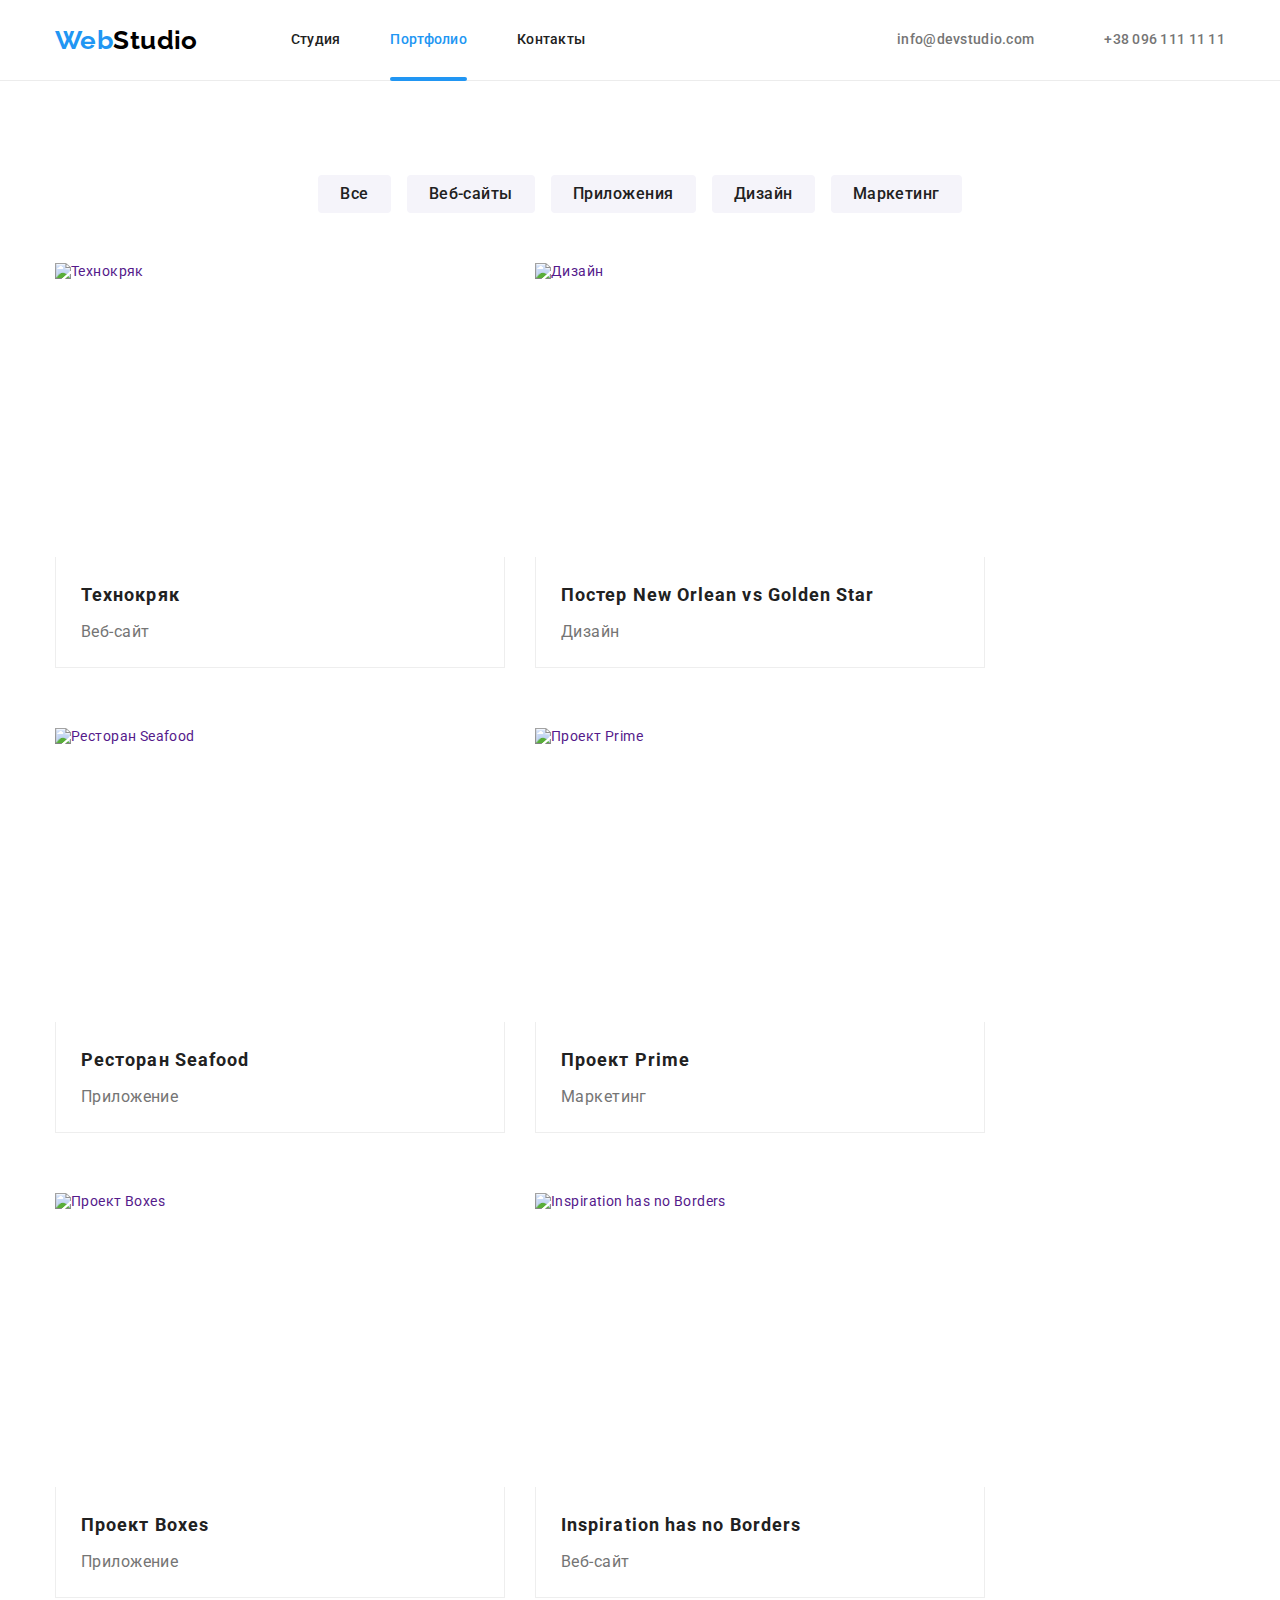
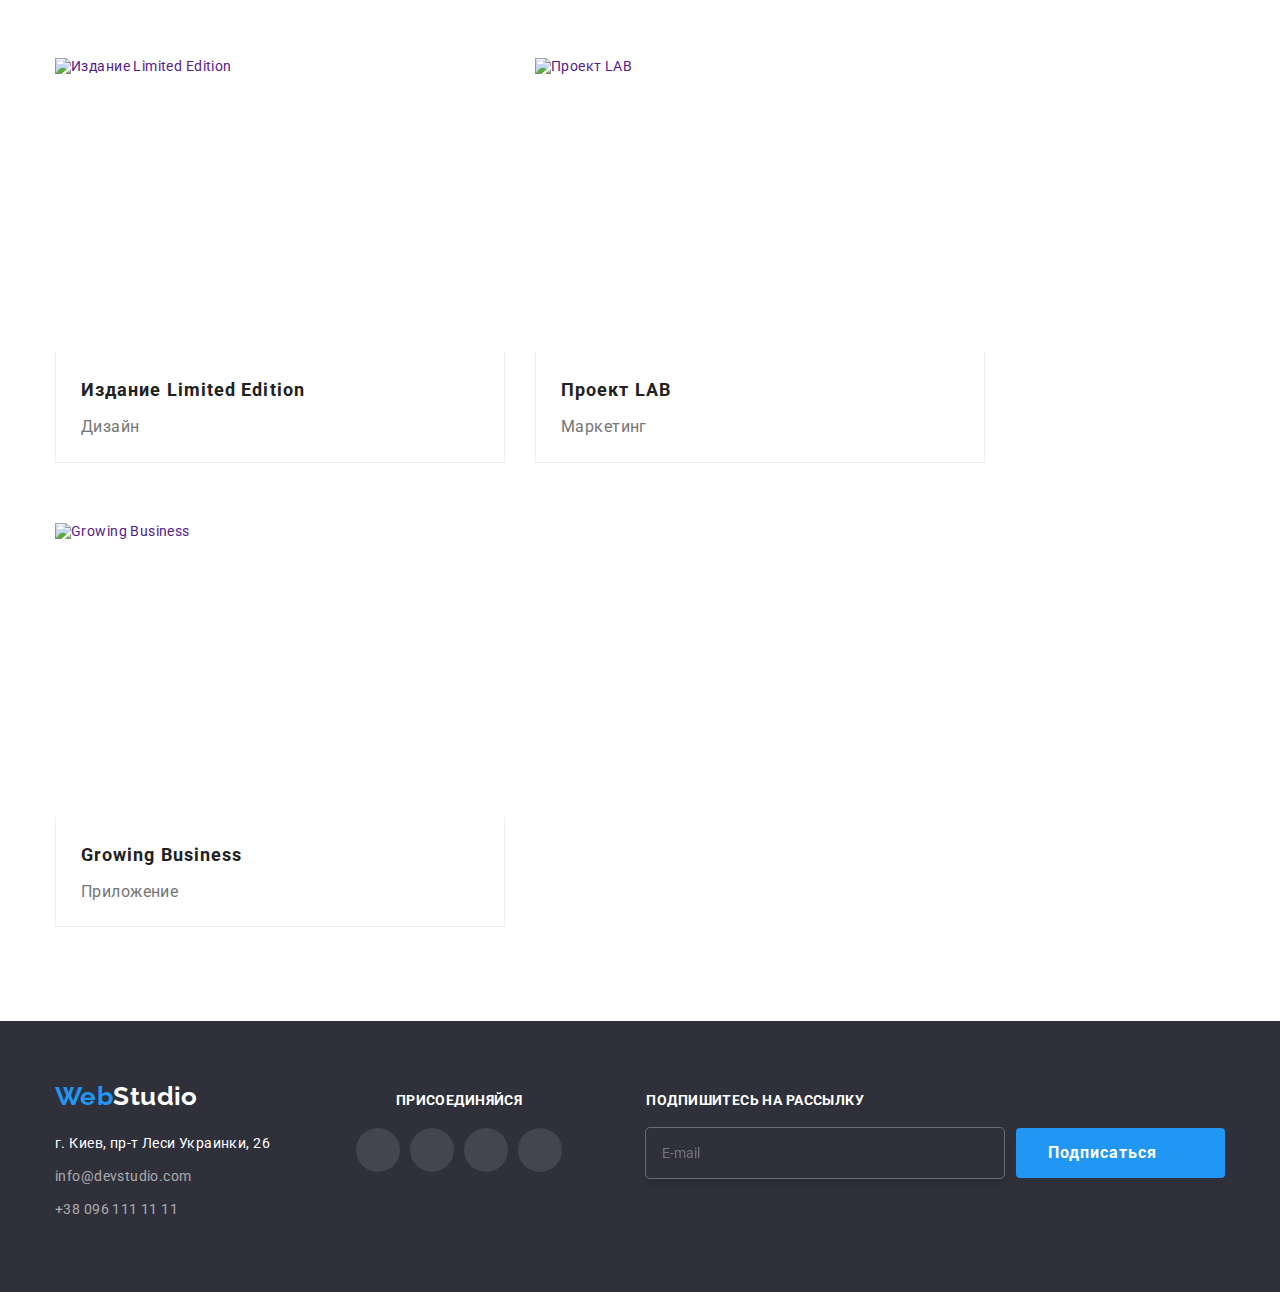
==== commit 6a010d1e: "changed burger menu" ====
--- a/portfolio.html
+++ b/portfolio.html
@@ -1,741 +1,546 @@
 <!DOCTYPE html>
 <html lang="ru">
-  <head>
-    <meta charset="UTF-8" />
-    <link rel="icon" href="./images/favicon.png" />
-    <meta http-equiv="X-UA-Compatible" content="IE=edge" />
-    <meta name="viewport" content="width=device-width, initial-scale=1.0" />
-    <title>Portfolio</title>
-    <!-- Fonts -->
-    <link rel="preconnect" href="https://fonts.googleapis.com" />
-    <link rel="preconnect" href="https://fonts.gstatic.com" crossorigin />
-    <link
-      href="https://fonts.googleapis.com/css2?family=Raleway:wght@700&family=Roboto:wght@400;500;700;900&display=swap"
-      rel="stylesheet"
-    />
-    <!-- Normalize start -->
-    <link
-      rel="stylesheet"
-      href="https://cdnjs.cloudflare.com/ajax/libs/modern-normalize/1.1.0/modern-normalize.min.css"
-    />
-    <!-- Custom styles -->
-    <link rel="stylesheet" href="./css/main.min.css" />
-  </head>
-  <body>
-    <!-- Header -->
-    <header class="header">
-      <div class="header-menu container">
-        <a class="header-logo--accent link" href="./index.html"
-          >Web<span class="header-logo link">Studio</span>
+
+<head>
+  <meta charset="UTF-8" />
+  <link rel="icon" href="./images/favicon.png" />
+  <meta http-equiv="X-UA-Compatible" content="IE=edge" />
+  <meta name="viewport" content="width=device-width, initial-scale=1.0" />
+  <title>Portfolio</title>
+  <!-- Fonts -->
+  <link rel="preconnect" href="https://fonts.googleapis.com" />
+  <link rel="preconnect" href="https://fonts.gstatic.com" crossorigin />
+  <link href="https://fonts.googleapis.com/css2?family=Raleway:wght@700&family=Roboto:wght@400;500;700;900&display=swap"
+    rel="stylesheet" />
+  <!-- Normalize start -->
+  <link rel="stylesheet"
+    href="https://cdnjs.cloudflare.com/ajax/libs/modern-normalize/1.1.0/modern-normalize.min.css" />
+  <!-- Custom styles -->
+  <link rel="stylesheet" href="./css/main.min.css" />
+</head>
+
+<body>
+  <!-- Header -->
+  <header class="header">
+    <div class="header-menu container">
+      <a class="site-logo link" href="./index.html">Web<span class="site-logo--header link">Studio</span>
+      </a>
+      <nav class="header-nav">
+        <ul class="header-nav__list list">
+          <li class="header-nav__item">
+            <a href="./index.html" class="header-nav__link link">Студия</a>
+          </li>
+          <li class="header-nav__item">
+            <a href="./portfolio.html" class="header-nav__link header-nav__link--current link">Портфолио</a>
+          </li>
+          <li class="header-nav__item"><a href="#" class="header-nav__link link">Контакты</a></li>
+        </ul>
+      </nav>
+      <ul class="header-contacts list">
+        <li class="header-contacts--list">
+          <a href="mailto:info@devstudio.com" class="header-contacts__link link"><svg class="header-contacts__icon"
+              width="16" height="12">
+              <use href="./images/icons.svg#mail"></use>
+            </svg>info@devstudio.com</a>
+        </li>
+        <li class="header-contacts--list">
+          <a href="tel:+380961111111" class="header-contacts__link link"><svg class="header-contacts__icon" width="10"
+              height="16">
+              <use href="./images/icons.svg#phone"></use>
+            </svg>+38 096 111 11 11</a>
+        </li>
+      </ul>
+      <!-- Header mobil menu-->
+      <nav class="header-nav__mobile">
+        <div class="header__burger js-toggle-menu">
+          <span></span>
+        </div>
+        <div class="header-nav__mobile--menu js-menu-container" id="mobil-menu">
+          <ul class="header-nav__mobile--list list">
+            <li class="header-nav__mobile--item">
+              <a href="./index.html" class="header-nav__mobile--link link">Студия</a>
+            </li>
+            <li class="header-nav__mobile--item">
+              <a href="./portfolio.html" class="header-nav__mobile--link link">Портфолио</a>
+            </li>
+            <li class="header-nav__mobile--item">
+              <a href="#" class="header-nav__mobile--link link">Контакты</a>
+            </li>
+          </ul>
+          <ul class="header-nav__mobile--contacts-list list">
+            <li class="header-nav__mobile--contacts-item">
+              <a href="mailto:info@devstudio.com" class="header-nav__mobile--contacts-mail link">info@devstudio.com</a>
+            </li>
+            <li class="header-nav__mobile--contacts-item">
+              <a href="tel:+380961111111" class="header-nav__mobile--contacts-tel link">+38 096 111 11 11</a>
+            </li>
+          </ul>
+          <ul class="mobile-social__menu list">
+            <li class="mobile-item__social">
+              <a class="mobile-link__social link" href="">Instagram</a>
+            </li>
+            <li class="mobile-item__social">
+              <a class="mobile-link__social link" href="">Twitter</a>
+            </li>
+            <li class="mobile-item__social">
+              <a class="mobile-link__social link" href="">Facebook</a>
+            </li>
+            <li class="mobile-item__social">
+              <a class="mobile-link__social link" href="">LinkedIn</a>
+            </li>
+          </ul>
+        </div>
+      </nav>
+    </div>
+  </header>
+
+  <!-- Main -->
+  <main>
+    <section class="section">
+      <div class="container">
+        <h1 class="visually-hidden">Портфолио</h1>
+
+        <ul class="portfolio-list__button list">
+          <li class="portfolio-item__button">
+            <button class="portfolio-button button_type_All" type="button" data-filter="all">
+              Все
+            </button>
+          </li>
+          <li class="portfolio-item__button">
+            <button class="portfolio-button button_type_Web" type="button" data-filter="web">
+              Веб-сайты
+            </button>
+          </li>
+          <li class="portfolio-item__button">
+            <button class="portfolio-button button_type_App" type="button" data-filter="app">
+              Приложения
+            </button>
+          </li>
+          <li class="portfolio-item__button">
+            <button class="portfolio-button button_type_Design" type="button" data-filter="design">
+              Дизайн
+            </button>
+          </li>
+          <li class="portfolio-item__button">
+            <button class="portfolio-button button_type_Marketing" type="button" data-filter="marketing">
+              Маркетинг
+            </button>
+          </li>
+        </ul>
+
+        <ul class="portfolio-list list">
+          <li class="portfolio-item web">
+            <a class="portfolio-link link" href="">
+              <div class="portfolio-product__thumb">
+                <picture>
+                  <!-- desktop screen -->
+                  <source media="(min-width: 1200px)" srcset="
+                        ./images/Portfolio/img-1@1x_lg.jpg 1x,
+                        ./images/Portfolio/img-1@2x_lg.jpg 2x
+                      " type="image/jpg" />
+
+                  <!-- tablet screen -->
+                  <source media="(min-width: 768px)" srcset="
+                        ./images/Portfolio/img-1@1x_md.jpg 1x,
+                        ./images/Portfolio/img-1@2x_md.jpg 2x
+                      " type="image/jpg" />
+
+                  <!-- mobile screen -->
+                  <source media="(max-width: 767px)" srcset="
+                        ./images/Portfolio/img-1@1x_sm.jpg 1x,
+                        ./images/Portfolio/img-1@2x_sm.jpg 2x
+                      " type="image/jpg" />
+                  <img src="./images/Portfolio/img-1@1x_lg.jpg" alt="Технокряк" width="450" height="294" />
+                </picture>
+                <div class="portfolio-product__overlay">
+                  <p class="portfolio-review">
+                    Ресурс предлагает комплексные предложения с разным уровнем функционала и
+                    сервисов. Все это позволит посетителю получить исчерпывающие сведения о
+                    компании или частном лице.
+                  </p>
+                </div>
+              </div>
+              <div class="portfolio-container current">
+                <h2 class="portfolio-title">Технокряк</h2>
+                <p class="portfolio-examples">Веб-сайт</p>
+              </div>
+            </a>
+          </li>
+          <li class="portfolio-item design">
+            <a href="" class="portfolio-link link">
+              <div class="portfolio-product__thumb">
+                <picture>
+                  <!-- desktop screen -->
+                  <source media="(min-width: 1200px)" srcset="
+                        ./images/Portfolio/img-2@1x_lg.jpg 1x,
+                        ./images/Portfolio/img-2@2x_lg.jpg 2x
+                      " type="image/jpg" />
+
+                  <!-- tablet screen -->
+                  <source media="(min-width: 768px)" srcset="
+                        ./images/Portfolio/img-2@1x_md.jpg 1x,
+                        ./images/Portfolio/img-2@2x_md.jpg 2x
+                      " type="image/jpg" />
+
+                  <!-- mobile screen -->
+                  <source media="(max-width: 767px)" srcset="
+                        ./images/Portfolio/img-2@1x_sm.jpg 1x,
+                        ./images/Portfolio/img-2@2x_sm.jpg 2x
+                      " type="image/jpg" />
+                  <img src="./images/Portfolio/img-2@1x_lg.jpg" alt="Дизайн" width="450" height="294" />
+                </picture>
+                <div class="portfolio-product__overlay">
+                  <p class="portfolio-review">
+                    Ресурс предлагает комплексные предложения с разным уровнем функционала и
+                    сервисов. Все это позволит посетителю получить исчерпывающие сведения о
+                    компании или частном лице.
+                  </p>
+                </div>
+              </div>
+              <div class="portfolio-container">
+                <h2 class="portfolio-title">Постер New Orlean vs Golden Star</h2>
+                <p class="portfolio-examples">Дизайн</p>
+              </div>
+            </a>
+          </li>
+          <li class="portfolio-item app">
+            <a href="" class="portfolio-link link">
+              <div class="portfolio-product__thumb">
+                <picture>
+                  <!-- desktop screen -->
+                  <source media="(min-width: 1200px)" srcset="
+                        ./images/Portfolio/img-3@1x_lg.jpg 1x,
+                        ./images/Portfolio/img-3@2x_lg.jpg 2x
+                      " type="image/jpg" />
+
+                  <!-- tablet screen -->
+                  <source media="(min-width: 768px)" srcset="
+                        ./images/Portfolio/img-3@1x_md.jpg 1x,
+                        ./images/Portfolio/img-3@2x_md.jpg 2x
+                      " type="image/jpg" />
+
+                  <!-- mobile screen -->
+                  <source media="(max-width: 767px)" srcset="
+                        ./images/Portfolio/img-3@1x_sm.jpg 1x,
+                        ./images/Portfolio/img-3@2x_sm.jpg 2x
+                      " type="image/jpg" />
+                  <img src="./images/Portfolio/img-3@1x_lg.jpg" alt="Ресторан Seafood" width="450" height="294" />
+                </picture>
+                <div class="portfolio-product__overlay">
+                  <p class="portfolio-review">
+                    Ресурс предлагает комплексные предложения с разным уровнем функционала и
+                    сервисов. Все это позволит посетителю получить исчерпывающие сведения о
+                    компании или частном лице.
+                  </p>
+                </div>
+              </div>
+              <div class="portfolio-container">
+                <h2 class="portfolio-title">Ресторан Seafood</h2>
+                <p class="portfolio-examples">Приложение</p>
+              </div>
+            </a>
+          </li>
+          <li class="portfolio-item marketing">
+            <a href="" class="portfolio-link link">
+              <div class="portfolio-product__thumb">
+                <picture>
+                  <!-- desktop screen -->
+                  <source media="(min-width: 1200px)" srcset="
+                        ./images/Portfolio/img-4@1x_lg.jpg 1x,
+                        ./images/Portfolio/img-4@2x_lg.jpg 2x
+                      " type="image/jpg" />
+
+                  <!-- tablet screen -->
+                  <source media="(min-width: 768px)" srcset="
+                        ./images/Portfolio/img-4@1x_md.jpg 1x,
+                        ./images/Portfolio/img-4@2x_md.jpg 2x
+                      " type="image/jpg" />
+
+                  <!-- mobile screen -->
+                  <source media="(max-width: 767px)" srcset="
+                        ./images/Portfolio/img-4@1x_sm.jpg 1x,
+                        ./images/Portfolio/img-4@2x_sm.jpg 2x
+                      " type="image/jpg" />
+                  <img src="./images/Portfolio/img-4@1x_lg.jpg" alt="Проект Prime" width="450" height="294" />
+                </picture>
+                <div class="portfolio-product__overlay">
+                  <p class="portfolio-review">
+                    Ресурс предлагает комплексные предложения с разным уровнем функционала и
+                    сервисов. Все это позволит посетителю получить исчерпывающие сведения о
+                    компании или частном лице.
+                  </p>
+                </div>
+              </div>
+              <div class="portfolio-container">
+                <h2 class="portfolio-title">Проект Prime</h2>
+                <p class="portfolio-examples">Маркетинг</p>
+              </div>
+            </a>
+          </li>
+          <li class="portfolio-item app">
+            <a href="" class="portfolio-link link">
+              <div class="portfolio-product__thumb">
+                <picture>
+                  <!-- desktop screen -->
+                  <source media="(min-width: 1200px)" srcset="
+                        ./images/Portfolio/img-5@1x_lg.jpg 1x,
+                        ./images/Portfolio/img-5@2x_lg.jpg 2x
+                      " type="image/jpg" />
+
+                  <!-- tablet screen -->
+                  <source media="(min-width: 768px)" srcset="
+                        ./images/Portfolio/img-5@1x_md.jpg 1x,
+                        ./images/Portfolio/img-5@2x_md.jpg 2x
+                      " type="image/jpg" />
+
+                  <!-- mobile screen -->
+                  <source media="(max-width: 767px)" srcset="
+                        ./images/Portfolio/img-5@1x_sm.jpg 1x,
+                        ./images/Portfolio/img-5@2x_sm.jpg 2x
+                      " type="image/jpg" />
+                  <img src="./images/Portfolio/img-5@1x_lg.jpg" alt="Проект Boxes" width="450" height="294" />
+                </picture>
+                <div class="portfolio-product__overlay">
+                  <p class="portfolio-review">
+                    Ресурс предлагает комплексные предложения с разным уровнем функционала и
+                    сервисов. Все это позволит посетителю получить исчерпывающие сведения о
+                    компании или частном лице.
+                  </p>
+                </div>
+              </div>
+              <div class="portfolio-container">
+                <h2 class="portfolio-title">Проект Boxes</h2>
+                <p class="portfolio-examples">Приложение</p>
+              </div>
+            </a>
+          </li>
+          <li class="portfolio-item web">
+            <a href="" class="portfolio-link link">
+              <div class="portfolio-product__thumb">
+                <picture>
+                  <!-- desktop screen -->
+                  <source media="(min-width: 1200px)" srcset="
+                        ./images/Portfolio/img-6@1x_lg.jpg 1x,
+                        ./images/Portfolio/img-6@2x_lg.jpg 2x
+                      " type="image/jpg" />
+
+                  <!-- tablet screen -->
+                  <source media="(min-width: 768px)" srcset="
+                        ./images/Portfolio/img-6@1x_md.jpg 1x,
+                        ./images/Portfolio/img-6@2x_md.jpg 2x
+                      " type="image/jpg" />
+
+                  <!-- mobile screen -->
+                  <source media="(max-width: 767px)" srcset="
+                        ./images/Portfolio/img-6@1x_sm.jpg 1x,
+                        ./images/Portfolio/img-6@2x_sm.jpg 2x
+                      " type="image/jpg" />
+                  <img src="./images/Portfolio/img-6@1x_lg.jpg" alt="Inspiration has no Borders" width="450"
+                    height="294" />
+                </picture>
+                <div class="portfolio-product__overlay">
+                  <p class="portfolio-review">
+                    Ресурс предлагает комплексные предложения с разным уровнем функционала и
+                    сервисов. Все это позволит посетителю получить исчерпывающие сведения о
+                    компании или частном лице.
+                  </p>
+                </div>
+              </div>
+              <div class="portfolio-container">
+                <h2 class="portfolio-title">Inspiration has no Borders</h2>
+                <p class="portfolio-examples">Веб-сайт</p>
+              </div>
+            </a>
+          </li>
+          <li class="portfolio-item design">
+            <a href="" class="portfolio-link link">
+              <div class="portfolio-product__thumb">
+                <picture>
+                  <!-- desktop screen -->
+                  <source media="(min-width: 1200px)" srcset="
+                        ./images/Portfolio/img-7@1x_lg.jpg 1x,
+                        ./images/Portfolio/img-7@2x_lg.jpg 2x
+                      " type="image/jpg" />
+
+                  <!-- tablet screen -->
+                  <source media="(min-width: 768px)" srcset="
+                        ./images/Portfolio/img-7@1x_md.jpg 1x,
+                        ./images/Portfolio/img-7@2x_md.jpg 2x
+                      " type="image/jpg" />
+
+                  <!-- mobile screen -->
+                  <source media="(max-width: 767px)" srcset="
+                        ./images/Portfolio/img-7@1x_sm.jpg 1x,
+                        ./images/Portfolio/img-7@2x_sm.jpg 2x
+                      " type="image/jpg" />
+                  <img src="./images/Portfolio/img-7@1x_lg.jpg" alt="Издание Limited Edition" width="450"
+                    height="294" />
+                </picture>
+                <div class="portfolio-product__overlay">
+                  <p class="portfolio-review">
+                    Ресурс предлагает комплексные предложения с разным уровнем функционала и
+                    сервисов. Все это позволит посетителю получить исчерпывающие сведения о
+                    компании или частном лице.
+                  </p>
+                </div>
+              </div>
+              <div class="portfolio-container">
+                <h2 class="portfolio-title">Издание Limited Edition</h2>
+                <p class="portfolio-examples">Дизайн</p>
+              </div>
+            </a>
+          </li>
+          <li class="portfolio-item marketing">
+            <a href="" class="portfolio-link link">
+              <div class="portfolio-product__thumb">
+                <picture>
+                  <!-- desktop screen -->
+                  <source media="(min-width: 1200px)" srcset="
+                        ./images/Portfolio/img-8@1x_lg.jpg 1x,
+                        ./images/Portfolio/img-8@2x_lg.jpg 2x
+                      " type="image/jpg" />
+
+                  <!-- tablet screen -->
+                  <source media="(min-width: 768px)" srcset="
+                        ./images/Portfolio/img-8@1x_md.jpg 1x,
+                        ./images/Portfolio/img-8@2x_md.jpg 2x
+                      " type="image/jpg" />
+
+                  <!-- mobile screen -->
+                  <source media="(max-width: 767px)" srcset="
+                        ./images/Portfolio/img-8@1x_sm.jpg 1x,
+                        ./images/Portfolio/img-8@2x_sm.jpg 2x
+                      " type="image/jpg" />
+                  <img src="./images/Portfolio/img-8@1x_lg.jpg" alt="Проект LAB" width="450" height="294" />
+                </picture>
+                <div class="portfolio-product__overlay">
+                  <p class="portfolio-review">
+                    Ресурс предлагает комплексные предложения с разным уровнем функционала и
+                    сервисов. Все это позволит посетителю получить исчерпывающие сведения о
+                    компании или частном лице.
+                  </p>
+                </div>
+              </div>
+              <div class="portfolio-container">
+                <h2 class="portfolio-title">Проект LAB</h2>
+                <p class="portfolio-examples">Маркетинг</p>
+              </div>
+            </a>
+          </li>
+          <li class="portfolio-item app">
+            <a href="" class="portfolio-link link">
+              <div class="portfolio-product__thumb">
+                <picture>
+                  <!-- desktop screen -->
+                  <source media="(min-width: 1200px)" srcset="
+                        ./images/Portfolio/img-9@1x_lg.jpg 1x,
+                        ./images/Portfolio/img-9@2x_lg.jpg 2x
+                      " type="image/jpg" />
+
+                  <!-- tablet screen -->
+                  <source media="(min-width: 768px)" srcset="
+                        ./images/Portfolio/img-9@1x_md.jpg 1x,
+                        ./images/Portfolio/img-9@2x_md.jpg 2x
+                      " type="image/jpg" />
+
+                  <!-- mobile screen -->
+                  <source media="(max-width: 767px)" srcset="
+                        ./images/Portfolio/img-9@1x_sm.jpg 1x,
+                        ./images/Portfolio/img-9@2x_sm.jpg 2x
+                      " type="image/jpg" />
+                  <img src="./images/Portfolio/img-9@1x_lg.jpg" alt="Growing Business" width="450" height="294" />
+                </picture>
+                <div class="portfolio-product__overlay">
+                  <p class="portfolio-review">
+                    Ресурс предлагает комплексные предложения с разным уровнем функционала и
+                    сервисов. Все это позволит посетителю получить исчерпывающие сведения о
+                    компании или частном лице.
+                  </p>
+                </div>
+              </div>
+              <div class="portfolio-container">
+                <h2 class="portfolio-title">Growing Business</h2>
+                <p class="portfolio-examples">Приложение</p>
+              </div>
+            </a>
+          </li>
+        </ul>
+      </div>
+    </section>
+  </main>
+
+  <!-- Footer -->
+  <footer class="footer">
+    <div class="container footer-container">
+      <div class="footer-container__contacts">
+        <a class="site-logo" href="./index.html">Web<span class="site-logo--footer">Studio</span>
         </a>
-        <nav class="header-nav">
-          <ul class="header-nav__list list">
-            <li class="header-nav__item">
-              <a href="./index.html" class="header-nav__link link">Студия</a>
-            </li>
-            <li class="header-nav__item">
-              <a href="./portfolio.html" class="header-nav__link header-nav__link--current link"
-                >Портфолио</a
-              >
-            </li>
-            <li class="header-nav__item"><a href="#" class="header-nav__link link">Контакты</a></li>
+        <address class="footer__address">
+          <ul class="footer-list__adress list">
+            <li class="footer-item">
+              <a href="https://bit.ly/3pXMvUd" class="footer-link link" target="_blank" rel="noopener noreferrer">г.
+                Киев, пр-т Леси Украинки, 26</a>
+            </li>
+            <li class="footer-item">
+              <a href="mailto:info@devstudio.com" class="footer-item__link link">info@devstudio.com</a>
+            </li>
+            <li class="footer-item">
+              <a href="tel:+380961111111" class="footer-item__link link">+38 096 111 11 11</a>
+            </li>
           </ul>
-        </nav>
-        <ul class="header-contacts list">
-          <li class="header-contacts--list">
-            <a href="mailto:info@devstudio.com" class="header-contacts__link link"
-              ><svg class="header-contacts__icon" width="16" height="12">
-                <use href="./images/icons.svg#mail"></use></svg
-              >info@devstudio.com</a
-            >
-          </li>
-          <li class="header-contacts--list">
-            <a href="tel:+380961111111" class="header-contacts__link link"
-              ><svg class="header-contacts__icon" width="10" height="16">
-                <use href="./images/icons.svg#phone"></use></svg
-              >+38 096 111 11 11</a
-            >
+        </address>
+      </div>
+
+      <div class="footer-container__social">
+        <p class="footer-social__title--social">присоединяйся</p>
+        <ul class="footer-social__list list">
+          <li class="footer-social__item">
+            <a class="footer-social__link" href="">
+              <svg class="footer-social__icon" width="20" height="20">
+                <use href="./images/icons.svg#instagram"></use>
+              </svg>
+            </a>
+          </li>
+          <li class="footer-social__item">
+            <a class="footer-social__link" href="">
+              <svg class="footer-social__icon" width="20" height="20">
+                <use href="./images/icons.svg#twitter"></use>
+              </svg>
+            </a>
+          </li>
+          <li class="footer-social__item">
+            <a class="footer-social__link" href="">
+              <svg class="footer-social__icon" width="20" height="20">
+                <use href="./images/icons.svg#facebook"></use>
+              </svg>
+            </a>
+          </li>
+          <li class="footer-social__item">
+            <a class="footer-social__link" href="">
+              <svg class="footer-social__icon" width="20" height="20">
+                <use href="./images/icons.svg#linkedin"></use>
+              </svg>
+            </a>
           </li>
         </ul>
-        <!-- Header mobil menu-->
-        <nav class="header-nav__mobile">
-          <button
-            class="header-nav__button js-open-menu"
-            aria-expanded="false"
-            aria-controls="mobil-menur"
-            type="button"
-          >
-            <svg width="40" height="40">
-              <use class="header-nav__icon--menu" href="./images/icons.svg#menu"></use>
+      </div>
+      <div class="footer-container__newsletter">
+        <p class="footer-title__newsletter">Подпишитесь на рассылку</p>
+        <form class="footer-form__newsletter">
+          <input class="footer-input__newsletter" type="email" name="email" id="email-footer" placeholder="E-mail"
+            required />
+          <button class="button-style button-with-icon" type="submit">
+            Подписаться
+            <svg class="footer-icon__newsletter" width="24" height="24">
+              <use href="./images/icons.svg#send"></use>
             </svg>
           </button>
-          <div class="header-nav__mobile--menu js-menu-container" id="mobil-menu">
-            <button class="header-nav__button js-close-menu" type="button">
-              <svg width="40" height="40">
-                <use class="header-nav__icon--cross" href="./images/icons.svg#cross"></use>
-              </svg>
-            </button>
-            <ul class="header-nav__mobile--list list">
-              <li class="header-nav__mobile--item">
-                <a href="./index.html" class="header-nav__mobile--link link">Студия</a>
-              </li>
-              <li class="header-nav__mobile--item">
-                <a href="./portfolio.html" class="header-nav__mobile--link link">Портфолио</a>
-              </li>
-              <li class="header-nav__mobile--item">
-                <a href="#" class="header-nav__mobile--link link">Контакты</a>
-              </li>
-            </ul>
-            <ul class="header-nav__mobile--contacts-list list">
-              <li class="header-nav__mobile--contacts-item">
-                <a href="mailto:info@devstudio.com" class="header-nav__mobile--contacts-mail link"
-                  >info@devstudio.com</a
-                >
-              </li>
-              <li class="header-nav__mobile--contacts-item">
-                <a href="tel:+380961111111" class="header-nav__mobile--contacts-tel link"
-                  >+38 096 111 11 11</a
-                >
-              </li>
-            </ul>
-            <ul class="mobile-social__menu list">
-              <li class="mobile-item__social">
-                <a class="mobile-link__social link" href="">Instagram</a>
-              </li>
-              <li class="mobile-item__social">
-                <a class="mobile-link__social link" href="">Twitter</a>
-              </li>
-              <li class="mobile-item__social">
-                <a class="mobile-link__social link" href="">Facebook</a>
-              </li>
-              <li class="mobile-item__social">
-                <a class="mobile-link__social link" href="">LinkedIn</a>
-              </li>
-            </ul>
-          </div>
-        </nav>
+        </form>
       </div>
-    </header>
-
-    <!-- Main -->
-    <main>
-      <section class="section">
-        <div class="container">
-          <h1 class="visually-hidden">Портфолио</h1>
-
-          <ul class="portfolio-list__button list">
-            <li class="portfolio-item__button">
-              <button class="portfolio-button button_type_All" type="button" data-filter="all">
-                Все
-              </button>
-            </li>
-            <li class="portfolio-item__button">
-              <button class="portfolio-button button_type_Web" type="button" data-filter="web">
-                Веб-сайты
-              </button>
-            </li>
-            <li class="portfolio-item__button">
-              <button class="portfolio-button button_type_App" type="button" data-filter="app">
-                Приложения
-              </button>
-            </li>
-            <li class="portfolio-item__button">
-              <button
-                class="portfolio-button button_type_Design"
-                type="button"
-                data-filter="design"
-              >
-                Дизайн
-              </button>
-            </li>
-            <li class="portfolio-item__button">
-              <button
-                class="portfolio-button button_type_Marketing"
-                type="button"
-                data-filter="marketing"
-              >
-                Маркетинг
-              </button>
-            </li>
-          </ul>
-
-          <ul class="portfolio-list list">
-            <li class="portfolio-item web">
-              <a class="portfolio-link link" href="">
-                <div class="portfolio-product__thumb">
-                  <picture>
-                    <!-- desktop screen -->
-                    <source
-                      media="(min-width: 1200px)"
-                      srcset="
-                        ./images/Portfolio/img-1@1x_lg.jpg 1x,
-                        ./images/Portfolio/img-1@2x_lg.jpg 2x
-                      "
-                      type="image/jpg"
-                    />
-
-                    <!-- tablet screen -->
-                    <source
-                      media="(min-width: 768px)"
-                      srcset="
-                        ./images/Portfolio/img-1@1x_md.jpg 1x,
-                        ./images/Portfolio/img-1@2x_md.jpg 2x
-                      "
-                      type="image/jpg"
-                    />
-
-                    <!-- mobile screen -->
-                    <source
-                      media="(max-width: 767px)"
-                      srcset="
-                        ./images/Portfolio/img-1@1x_sm.jpg 1x,
-                        ./images/Portfolio/img-1@2x_sm.jpg 2x
-                      "
-                      type="image/jpg"
-                    />
-                    <img
-                      src="./images/Portfolio/img-1@1x_lg.jpg"
-                      alt="Технокряк"
-                      width="450"
-                      height="294"
-                    />
-                  </picture>
-                  <div class="portfolio-product__overlay">
-                    <p class="portfolio-review">
-                      Ресурс предлагает комплексные предложения с разным уровнем функционала и
-                      сервисов. Все это позволит посетителю получить исчерпывающие сведения о
-                      компании или частном лице.
-                    </p>
-                  </div>
-                </div>
-                <div class="portfolio-container current">
-                  <h2 class="portfolio-title">Технокряк</h2>
-                  <p class="portfolio-examples">Веб-сайт</p>
-                </div>
-              </a>
-            </li>
-            <li class="portfolio-item design">
-              <a href="" class="portfolio-link link">
-                <div class="portfolio-product__thumb">
-                  <picture>
-                    <!-- desktop screen -->
-                    <source
-                      media="(min-width: 1200px)"
-                      srcset="
-                        ./images/Portfolio/img-2@1x_lg.jpg 1x,
-                        ./images/Portfolio/img-2@2x_lg.jpg 2x
-                      "
-                      type="image/jpg"
-                    />
-
-                    <!-- tablet screen -->
-                    <source
-                      media="(min-width: 768px)"
-                      srcset="
-                        ./images/Portfolio/img-2@1x_md.jpg 1x,
-                        ./images/Portfolio/img-2@2x_md.jpg 2x
-                      "
-                      type="image/jpg"
-                    />
-
-                    <!-- mobile screen -->
-                    <source
-                      media="(max-width: 767px)"
-                      srcset="
-                        ./images/Portfolio/img-2@1x_sm.jpg 1x,
-                        ./images/Portfolio/img-2@2x_sm.jpg 2x
-                      "
-                      type="image/jpg"
-                    />
-                    <img
-                      src="./images/Portfolio/img-2@1x_lg.jpg"
-                      alt="Дизайн"
-                      width="450"
-                      height="294"
-                    />
-                  </picture>
-                  <div class="portfolio-product__overlay">
-                    <p class="portfolio-review">
-                      Ресурс предлагает комплексные предложения с разным уровнем функционала и
-                      сервисов. Все это позволит посетителю получить исчерпывающие сведения о
-                      компании или частном лице.
-                    </p>
-                  </div>
-                </div>
-                <div class="portfolio-container">
-                  <h2 class="portfolio-title">Постер New Orlean vs Golden Star</h2>
-                  <p class="portfolio-examples">Дизайн</p>
-                </div>
-              </a>
-            </li>
-            <li class="portfolio-item app">
-              <a href="" class="portfolio-link link">
-                <div class="portfolio-product__thumb">
-                  <picture>
-                    <!-- desktop screen -->
-                    <source
-                      media="(min-width: 1200px)"
-                      srcset="
-                        ./images/Portfolio/img-3@1x_lg.jpg 1x,
-                        ./images/Portfolio/img-3@2x_lg.jpg 2x
-                      "
-                      type="image/jpg"
-                    />
-
-                    <!-- tablet screen -->
-                    <source
-                      media="(min-width: 768px)"
-                      srcset="
-                        ./images/Portfolio/img-3@1x_md.jpg 1x,
-                        ./images/Portfolio/img-3@2x_md.jpg 2x
-                      "
-                      type="image/jpg"
-                    />
-
-                    <!-- mobile screen -->
-                    <source
-                      media="(max-width: 767px)"
-                      srcset="
-                        ./images/Portfolio/img-3@1x_sm.jpg 1x,
-                        ./images/Portfolio/img-3@2x_sm.jpg 2x
-                      "
-                      type="image/jpg"
-                    />
-                    <img
-                      src="./images/Portfolio/img-3@1x_lg.jpg"
-                      alt="Ресторан Seafood"
-                      width="450"
-                      height="294"
-                    />
-                  </picture>
-                  <div class="portfolio-product__overlay">
-                    <p class="portfolio-review">
-                      Ресурс предлагает комплексные предложения с разным уровнем функционала и
-                      сервисов. Все это позволит посетителю получить исчерпывающие сведения о
-                      компании или частном лице.
-                    </p>
-                  </div>
-                </div>
-                <div class="portfolio-container">
-                  <h2 class="portfolio-title">Ресторан Seafood</h2>
-                  <p class="portfolio-examples">Приложение</p>
-                </div>
-              </a>
-            </li>
-            <li class="portfolio-item marketing">
-              <a href="" class="portfolio-link link">
-                <div class="portfolio-product__thumb">
-                  <picture>
-                    <!-- desktop screen -->
-                    <source
-                      media="(min-width: 1200px)"
-                      srcset="
-                        ./images/Portfolio/img-4@1x_lg.jpg 1x,
-                        ./images/Portfolio/img-4@2x_lg.jpg 2x
-                      "
-                      type="image/jpg"
-                    />
-
-                    <!-- tablet screen -->
-                    <source
-                      media="(min-width: 768px)"
-                      srcset="
-                        ./images/Portfolio/img-4@1x_md.jpg 1x,
-                        ./images/Portfolio/img-4@2x_md.jpg 2x
-                      "
-                      type="image/jpg"
-                    />
-
-                    <!-- mobile screen -->
-                    <source
-                      media="(max-width: 767px)"
-                      srcset="
-                        ./images/Portfolio/img-4@1x_sm.jpg 1x,
-                        ./images/Portfolio/img-4@2x_sm.jpg 2x
-                      "
-                      type="image/jpg"
-                    />
-                    <img
-                      src="./images/Portfolio/img-4@1x_lg.jpg"
-                      alt="Проект Prime"
-                      width="450"
-                      height="294"
-                    />
-                  </picture>
-                  <div class="portfolio-product__overlay">
-                    <p class="portfolio-review">
-                      Ресурс предлагает комплексные предложения с разным уровнем функционала и
-                      сервисов. Все это позволит посетителю получить исчерпывающие сведения о
-                      компании или частном лице.
-                    </p>
-                  </div>
-                </div>
-                <div class="portfolio-container">
-                  <h2 class="portfolio-title">Проект Prime</h2>
-                  <p class="portfolio-examples">Маркетинг</p>
-                </div>
-              </a>
-            </li>
-            <li class="portfolio-item app">
-              <a href="" class="portfolio-link link">
-                <div class="portfolio-product__thumb">
-                  <picture>
-                    <!-- desktop screen -->
-                    <source
-                      media="(min-width: 1200px)"
-                      srcset="
-                        ./images/Portfolio/img-5@1x_lg.jpg 1x,
-                        ./images/Portfolio/img-5@2x_lg.jpg 2x
-                      "
-                      type="image/jpg"
-                    />
-
-                    <!-- tablet screen -->
-                    <source
-                      media="(min-width: 768px)"
-                      srcset="
-                        ./images/Portfolio/img-5@1x_md.jpg 1x,
-                        ./images/Portfolio/img-5@2x_md.jpg 2x
-                      "
-                      type="image/jpg"
-                    />
-
-                    <!-- mobile screen -->
-                    <source
-                      media="(max-width: 767px)"
-                      srcset="
-                        ./images/Portfolio/img-5@1x_sm.jpg 1x,
-                        ./images/Portfolio/img-5@2x_sm.jpg 2x
-                      "
-                      type="image/jpg"
-                    />
-                    <img
-                      src="./images/Portfolio/img-5@1x_lg.jpg"
-                      alt="Проект Boxes"
-                      width="450"
-                      height="294"
-                    />
-                  </picture>
-                  <div class="portfolio-product__overlay">
-                    <p class="portfolio-review">
-                      Ресурс предлагает комплексные предложения с разным уровнем функционала и
-                      сервисов. Все это позволит посетителю получить исчерпывающие сведения о
-                      компании или частном лице.
-                    </p>
-                  </div>
-                </div>
-                <div class="portfolio-container">
-                  <h2 class="portfolio-title">Проект Boxes</h2>
-                  <p class="portfolio-examples">Приложение</p>
-                </div>
-              </a>
-            </li>
-            <li class="portfolio-item web">
-              <a href="" class="portfolio-link link">
-                <div class="portfolio-product__thumb">
-                  <picture>
-                    <!-- desktop screen -->
-                    <source
-                      media="(min-width: 1200px)"
-                      srcset="
-                        ./images/Portfolio/img-6@1x_lg.jpg 1x,
-                        ./images/Portfolio/img-6@2x_lg.jpg 2x
-                      "
-                      type="image/jpg"
-                    />
-
-                    <!-- tablet screen -->
-                    <source
-                      media="(min-width: 768px)"
-                      srcset="
-                        ./images/Portfolio/img-6@1x_md.jpg 1x,
-                        ./images/Portfolio/img-6@2x_md.jpg 2x
-                      "
-                      type="image/jpg"
-                    />
-
-                    <!-- mobile screen -->
-                    <source
-                      media="(max-width: 767px)"
-                      srcset="
-                        ./images/Portfolio/img-6@1x_sm.jpg 1x,
-                        ./images/Portfolio/img-6@2x_sm.jpg 2x
-                      "
-                      type="image/jpg"
-                    />
-                    <img
-                      src="./images/Portfolio/img-6@1x_lg.jpg"
-                      alt="Inspiration has no Borders"
-                      width="450"
-                      height="294"
-                    />
-                  </picture>
-                  <div class="portfolio-product__overlay">
-                    <p class="portfolio-review">
-                      Ресурс предлагает комплексные предложения с разным уровнем функционала и
-                      сервисов. Все это позволит посетителю получить исчерпывающие сведения о
-                      компании или частном лице.
-                    </p>
-                  </div>
-                </div>
-                <div class="portfolio-container">
-                  <h2 class="portfolio-title">Inspiration has no Borders</h2>
-                  <p class="portfolio-examples">Веб-сайт</p>
-                </div>
-              </a>
-            </li>
-            <li class="portfolio-item design">
-              <a href="" class="portfolio-link link">
-                <div class="portfolio-product__thumb">
-                  <picture>
-                    <!-- desktop screen -->
-                    <source
-                      media="(min-width: 1200px)"
-                      srcset="
-                        ./images/Portfolio/img-7@1x_lg.jpg 1x,
-                        ./images/Portfolio/img-7@2x_lg.jpg 2x
-                      "
-                      type="image/jpg"
-                    />
-
-                    <!-- tablet screen -->
-                    <source
-                      media="(min-width: 768px)"
-                      srcset="
-                        ./images/Portfolio/img-7@1x_md.jpg 1x,
-                        ./images/Portfolio/img-7@2x_md.jpg 2x
-                      "
-                      type="image/jpg"
-                    />
-
-                    <!-- mobile screen -->
-                    <source
-                      media="(max-width: 767px)"
-                      srcset="
-                        ./images/Portfolio/img-7@1x_sm.jpg 1x,
-                        ./images/Portfolio/img-7@2x_sm.jpg 2x
-                      "
-                      type="image/jpg"
-                    />
-                    <img
-                      src="./images/Portfolio/img-7@1x_lg.jpg"
-                      alt="Издание Limited Edition"
-                      width="450"
-                      height="294"
-                    />
-                  </picture>
-                  <div class="portfolio-product__overlay">
-                    <p class="portfolio-review">
-                      Ресурс предлагает комплексные предложения с разным уровнем функционала и
-                      сервисов. Все это позволит посетителю получить исчерпывающие сведения о
-                      компании или частном лице.
-                    </p>
-                  </div>
-                </div>
-                <div class="portfolio-container">
-                  <h2 class="portfolio-title">Издание Limited Edition</h2>
-                  <p class="portfolio-examples">Дизайн</p>
-                </div>
-              </a>
-            </li>
-            <li class="portfolio-item marketing">
-              <a href="" class="portfolio-link link">
-                <div class="portfolio-product__thumb">
-                  <picture>
-                    <!-- desktop screen -->
-                    <source
-                      media="(min-width: 1200px)"
-                      srcset="
-                        ./images/Portfolio/img-8@1x_lg.jpg 1x,
-                        ./images/Portfolio/img-8@2x_lg.jpg 2x
-                      "
-                      type="image/jpg"
-                    />
-
-                    <!-- tablet screen -->
-                    <source
-                      media="(min-width: 768px)"
-                      srcset="
-                        ./images/Portfolio/img-8@1x_md.jpg 1x,
-                        ./images/Portfolio/img-8@2x_md.jpg 2x
-                      "
-                      type="image/jpg"
-                    />
-
-                    <!-- mobile screen -->
-                    <source
-                      media="(max-width: 767px)"
-                      srcset="
-                        ./images/Portfolio/img-8@1x_sm.jpg 1x,
-                        ./images/Portfolio/img-8@2x_sm.jpg 2x
-                      "
-                      type="image/jpg"
-                    />
-                    <img
-                      src="./images/Portfolio/img-8@1x_lg.jpg"
-                      alt="Проект LAB"
-                      width="450"
-                      height="294"
-                    />
-                  </picture>
-                  <div class="portfolio-product__overlay">
-                    <p class="portfolio-review">
-                      Ресурс предлагает комплексные предложения с разным уровнем функционала и
-                      сервисов. Все это позволит посетителю получить исчерпывающие сведения о
-                      компании или частном лице.
-                    </p>
-                  </div>
-                </div>
-                <div class="portfolio-container">
-                  <h2 class="portfolio-title">Проект LAB</h2>
-                  <p class="portfolio-examples">Маркетинг</p>
-                </div>
-              </a>
-            </li>
-            <li class="portfolio-item app">
-              <a href="" class="portfolio-link link">
-                <div class="portfolio-product__thumb">
-                  <picture>
-                    <!-- desktop screen -->
-                    <source
-                      media="(min-width: 1200px)"
-                      srcset="
-                        ./images/Portfolio/img-9@1x_lg.jpg 1x,
-                        ./images/Portfolio/img-9@2x_lg.jpg 2x
-                      "
-                      type="image/jpg"
-                    />
-
-                    <!-- tablet screen -->
-                    <source
-                      media="(min-width: 768px)"
-                      srcset="
-                        ./images/Portfolio/img-9@1x_md.jpg 1x,
-                        ./images/Portfolio/img-9@2x_md.jpg 2x
-                      "
-                      type="image/jpg"
-                    />
-
-                    <!-- mobile screen -->
-                    <source
-                      media="(max-width: 767px)"
-                      srcset="
-                        ./images/Portfolio/img-9@1x_sm.jpg 1x,
-                        ./images/Portfolio/img-9@2x_sm.jpg 2x
-                      "
-                      type="image/jpg"
-                    />
-                    <img
-                      src="./images/Portfolio/img-9@1x_lg.jpg"
-                      alt="Growing Business"
-                      width="450"
-                      height="294"
-                    />
-                  </picture>
-                  <div class="portfolio-product__overlay">
-                    <p class="portfolio-review">
-                      Ресурс предлагает комплексные предложения с разным уровнем функционала и
-                      сервисов. Все это позволит посетителю получить исчерпывающие сведения о
-                      компании или частном лице.
-                    </p>
-                  </div>
-                </div>
-                <div class="portfolio-container">
-                  <h2 class="portfolio-title">Growing Business</h2>
-                  <p class="portfolio-examples">Приложение</p>
-                </div>
-              </a>
-            </li>
-          </ul>
-        </div>
-      </section>
-    </main>
-
-    <!-- Footer -->
-    <footer class="footer">
-      <div class="container footer-container">
-        <div class="footer-container__contacts">
-          <a class="footer-logo" href="./index.html"
-            >Web<span class="footer-logo-accent">Studio</span>
-          </a>
-          <address>
-            <ul class="footer-list__adress list">
-              <li class="footer-item">
-                <a
-                  href="https://bit.ly/3pXMvUd"
-                  class="footer-link link"
-                  target="_blank"
-                  rel="noopener noreferrer"
-                  >г. Киев, пр-т Леси Украинки, 26</a
-                >
-              </li>
-              <li class="footer-item">
-                <a href="mailto:info@devstudio.com" class="footer-item__link link"
-                  >info@devstudio.com</a
-                >
-              </li>
-              <li class="footer-item">
-                <a href="tel:+380961111111" class="footer-item__link link">+38 096 111 11 11</a>
-              </li>
-            </ul>
-          </address>
-        </div>
-
-        <div class="footer-container__social">
-          <p class="footer-social__title--social">присоединяйся</p>
-          <ul class="footer-social__list list">
-            <li class="footer-social__item">
-              <a class="footer-social__link" href="">
-                <svg class="footer-social__icon" width="20" height="20">
-                  <use href="./images/icons.svg#instagram"></use>
-                </svg>
-              </a>
-            </li>
-            <li class="footer-social__item">
-              <a class="footer-social__link" href="">
-                <svg class="footer-social__icon" width="20" height="20">
-                  <use href="./images/icons.svg#twitter"></use>
-                </svg>
-              </a>
-            </li>
-            <li class="footer-social__item">
-              <a class="footer-social__link" href="">
-                <svg class="footer-social__icon" width="20" height="20">
-                  <use href="./images/icons.svg#facebook"></use>
-                </svg>
-              </a>
-            </li>
-            <li class="footer-social__item">
-              <a class="footer-social__link" href="">
-                <svg class="footer-social__icon" width="20" height="20">
-                  <use href="./images/icons.svg#linkedin"></use>
-                </svg>
-              </a>
-            </li>
-          </ul>
-        </div>
-        <div class="footer-container__newsletter">
-          <p class="footer-title__newsletter">Подпишитесь на рассылку</p>
-          <form class="footer-form__newsletter">
-            <input
-              class="footer-input__newsletter"
-              type="email"
-              name="email"
-              id="email-footer"
-              placeholder="E-mail"
-              required
-            />
-            <button class="button-style button-with-icon" type="submit">
-              Подписаться
-              <svg class="footer-icon__newsletter" width="24" height="24">
-                <use href="./images/icons.svg#send"></use>
-              </svg>
-            </button>
-          </form>
-        </div>
-      </div>
-    </footer>
-    <script src="./js/mobile-menu.js"></script>
-    <script src="./js/radiobtn.js"></script>
-  </body>
-</html>
+    </div>
+  </footer>
+  <script src="./js/mobile-menu.js"></script>
+  <script src="./js/radiobtn.js"></script>
+</body>
+
+</html>--- a/css/main.min.css
+++ b/css/main.min.css
@@ -1 +1 @@
-:root{--primary-font: Roboto, sans-serif;--secondary-font: Raleway, sans-serif;--primary-text-color: #757575;--title-text-color: #212121;--text-logo-color: #000000;--wite-text-color: #ffffff;--footer-text-color: rgba(255, 255, 255, 0.6);--accent-text-color: #2196f3;--accent-color: #2196f3;--accent-button-color: #188ce8;--wite-background-color: #ffffff;--button-color: #f5f4fa;--accent-background-color: #2f303a;--section-background-color: #eeeeee;--alt-section-color: #e5e5e5;--team-background-color: #f5f4fa;--social-icon-background-color: rgba(255, 255, 255, 0.1);--header-line-color: #ececec;--primary-icon-color: #afb1b8;--second-icon-color: #ffffff}.visually-hidden{position:absolute;width:1px;height:1px;margin:-1px;border:0;padding:0;white-space:nowrap;-webkit-clip-path:inset(100%);clip-path:inset(100%);clip:rect(0 0 0 0);overflow:hidden}.portfolio-product__overlay,.portfolio-link,.portfolio-button,.header-contacts__link,.header-nav__link,.modal-form__icon,.modal-form__field textarea,.modal-form__field input,.modal-button,.modal-backdrop,.header-nav__mobile--link,.header-nav__mobile--menu,.button-style{-webkit-transition-duration:250ms;transition-duration:250ms;-webkit-transition-timing-function:cubic-bezier(0.4, 0, 0.2, 1);transition-timing-function:cubic-bezier(0.4, 0, 0.2, 1)}.list{list-style:none;margin:0;padding:0}.link{text-decoration:none}h1,h2,h3,h4,h5,h6,p{margin:0}img{display:block;max-width:100%;height:auto}body{background-color:var(--wite-background-color);color:var(--primary-text-color);font-family:var(--primary-font);font-size:14px;letter-spacing:.03em}@media screen and (min-width: 1200px){.section{padding-top:94px;padding-bottom:94px}}.container{padding-left:15px;padding-right:15px;margin-left:auto;margin-right:auto}@media screen and (max-width: 1199px){.container{padding-top:60px;padding-bottom:60px}}@media screen and (min-width: 480px){.container{width:480px}}@media screen and (min-width: 768px){.container{width:768px}}@media screen and (min-width: 1200px){.container{width:1200px}}.site-logo{display:block;color:var(--accent-text-color);font-family:var(--secondary-font);font-weight:700;font-size:24px;line-height:1.1923076923;text-decoration:none}@media screen and (min-width: 1200px){.site-logo{font-size:26px}}.site-logo--header{color:var(--text-logo-color)}.site-logo--footer{color:var(--wite-text-color)}.button-style{font-family:Roboto;font-weight:700;font-size:16px;line-height:1.87;letter-spacing:.06em;text-align:center;background-color:var(--accent-text-color);color:var(--wite-text-color);cursor:pointer;border-radius:4px;padding:10px 32px;min-width:200px;border:0;-webkit-transition-property:background-color;transition-property:background-color}.button-style.button-submit{-webkit-box-shadow:0px 4px 4px rgba(0,0,0,.15);box-shadow:0px 4px 4px rgba(0,0,0,.15)}.button-style.button-with-icon{display:-webkit-box;display:-ms-flexbox;display:flex;-webkit-box-align:center;-ms-flex-align:center;align-items:center;-webkit-box-pack:center;-ms-flex-pack:center;justify-content:center}.button-style:hover,.button-style:focus{background-color:var(--accent-button-color)}.header-nav__button{display:-webkit-box;display:-ms-flexbox;display:flex;margin:0;padding:0;border:none;background-color:rgba(0,0,0,0)}@media screen and (min-width: 768px){.header-nav__button{display:none}}.header-nav__button:hover,.header-nav__button:focus{fill:var(--accent-text-color)}.header-nav__mobile--menu .header-nav__button{position:absolute;right:15px;top:10px}.header-nav__icon--menu{color:currentColor}.header-nav__mobile{display:block}@media screen and (min-width: 768px){.header-nav__mobile{display:none}}.header-nav__mobile--menu{opacity:0;visibility:hidden;pointer-events:none;z-index:500;position:fixed;overflow-y:scroll;top:0;left:0;width:100vw;height:100vh;background-color:var(--wite-background-color);padding:48px 40px;-webkit-transition-property:opacity;transition-property:opacity}.header-nav__mobile--menu.is-open{display:-webkit-box;display:-ms-flexbox;display:flex;-webkit-box-orient:vertical;-webkit-box-direction:normal;-ms-flex-direction:column;flex-direction:column;opacity:1;visibility:initial;pointer-events:auto}@media screen and (min-width: 768px){.header-nav__mobile--menu{display:none}}.header-nav__mobile--list{margin-bottom:auto}.header-nav__mobile--item{margin-bottom:32px}.header-nav__mobile--link{font-weight:500;font-size:40px;line-height:1.175;letter-spacing:.02em;color:var(--title-text-color);-webkit-transition-property:color;transition-property:color}.header-nav__mobile--link:hover,.header-nav__mobile--link:focus{color:var(--accent-text-color)}.header-nav__mobile--contacts-mail{font-weight:500;font-size:34px;line-height:1.1764705882;letter-spacing:.02em;color:var(--accent-text-color)}@media screen and (max-width: 420px){.header-nav__mobile--contacts-mail{font-size:26px;line-height:1.8}}.header-nav__mobile--contacts-tel{font-weight:500;font-size:24px;line-height:1.1666666667;letter-spacing:.02em;color:var(--primary-text-color)}@media screen and (max-width: 420px){.header-nav__mobile--contacts-tel{font-size:24px;line-height:1.8}}.header-nav__mobile--contacts-item{margin-bottom:32px}.mobile-social__menu{display:-webkit-box;display:-ms-flexbox;display:flex}@media screen and (max-width: 420px){.mobile-social__menu{display:-webkit-box;display:-ms-flexbox;display:flex;-ms-flex-wrap:wrap;flex-wrap:wrap;gap:20px}}.mobile-link__social{font-weight:500;font-size:18px;line-height:1.2222222222;letter-spacing:.02em;padding:0 10px;color:var(--accent-text-color)}.mobile-item__social{border-right:1px solid rgba(33,33,33,.2)}.mobile-item__social:last-child{border-right:none}.modal-backdrop{position:fixed;overflow-y:scroll;z-index:2000;top:0;left:0;width:100%;height:100%;background-color:rgba(0,0,0,.2);opacity:1;-webkit-transition-property:opacity;transition-property:opacity}.modal-backdrop.is-hidden{opacity:0;pointer-events:none}.modal-window{position:absolute;top:50%;left:50%;-webkit-transform:translate(-50%, -50%);transform:translate(-50%, -50%);padding:40px;background-color:var(--wite-background-color);-webkit-box-shadow:0px 1px 3px rgba(0,0,0,.12),0px 1px 1px rgba(0,0,0,.14),0px 2px 1px rgba(0,0,0,.2);box-shadow:0px 1px 3px rgba(0,0,0,.12),0px 1px 1px rgba(0,0,0,.14),0px 2px 1px rgba(0,0,0,.2);border-radius:4px}@media screen and (max-width: 479px){.modal-window{width:85%;-webkit-transform:translate(-50%, -46%);transform:translate(-50%, -46%);padding:30px}}@media screen and (min-width: 480px)and (max-width: 1199px){.modal-window{width:450px}}.modal-button{display:-webkit-box;display:-ms-flexbox;display:flex;-webkit-box-pack:center;-ms-flex-pack:center;justify-content:center;-webkit-box-align:center;-ms-flex-align:center;align-items:center;position:absolute;width:30px;height:30px;top:8px;right:8px;padding:0;border:1px solid rgba(0,0,0,.1);border-radius:50%;background-color:var(--wite-background-color);margin-right:auto;cursor:pointer;-webkit-transition-property:fill;transition-property:fill}.modal-button:hover{fill:var(--accent-color)}.modal-button__icon--close{color:currentColor}.modal-title{font-weight:700;font-size:20px;line-height:1.15;text-align:center;color:var(--title-text-color);margin-bottom:12px}@media screen and (max-width: 480px){.modal-title{font-size:14px;line-height:1.2857142857}}.modal-form{width:100%;margin-left:auto;margin-right:auto}.modal-form__field{position:relative;display:-webkit-box;display:-ms-flexbox;display:flex;-webkit-box-orient:vertical;-webkit-box-direction:normal;-ms-flex-direction:column;flex-direction:column;margin-bottom:10px}.modal-form__field:nth-child(4){margin-bottom:0}.modal-form__field label{font-size:12px;line-height:1.1666666667;letter-spacing:.01em;margin-bottom:4px}.modal-form__field label{font-size:12px;line-height:1.1666666667;letter-spacing:.01em;margin-bottom:4px}.modal-form__field input{margin:0;height:40px;padding:12px 42px;border:1px solid rgba(33,33,33,.2);border-radius:4px;cursor:pointer;-webkit-transition-property:border-color,outline-color;transition-property:border-color,outline-color}.modal-form__field input:focus~.modal-form__icon{fill:var(--accent-color)}.modal-form__field input:focus{outline-color:var(--accent-color)}.modal-form__field textarea{-webkit-transition-property:outline-color;transition-property:outline-color}.modal-form__field textarea:focus{outline-color:var(--accent-color)}.checkbox-input{position:absolute;-webkit-appearance:none;-moz-appearance:none;appearance:none}.label{display:-webkit-inline-box;display:-ms-inline-flexbox;display:inline-flex;width:100%;-webkit-box-align:center;-ms-flex-align:center;align-items:center;font-size:12px;line-height:1.1666666667}@media screen and (max-width: 480px){.label{font-size:10px;line-height:1.2;text-align:center}}@media screen and (min-width: 1200px){.label{font-size:14px;line-height:1.7142857143}}.checkbox-icon{display:-webkit-inline-box;display:-ms-inline-flexbox;display:inline-flex;margin:0;padding:0;border:none;background-color:rgba(0,0,0,0);margin-right:5px}.checkbox-icon_checked{display:none}.checkbox-input:checked+.checkbox-icon .checkbox-icon_checked{display:block}.modal-form__icon{position:absolute;top:50%;left:12px;fill:var(--title-text-color);-webkit-transition-property:fill;transition-property:fill}.checkbox-link{display:block;line-height:1.7142857143;border-bottom:1px solid currentColor;line-height:.8;margin-left:5px;color:var(--accent-text-color)}@media screen and (max-width: 480px){.checkbox-link{font-size:10px;line-height:1.2;text-align:center;border-bottom:none;-webkit-text-decoration:revert;text-decoration:revert}}.modal-form__field--comment{resize:none;height:120px;padding:12px 16px;border:1px solid rgba(33,33,33,.2);border-radius:4px}.modal-form__field--comment:-moz-placeholder-shown{font-size:12px;line-height:1.1666666667;letter-spacing:.01em;color:rgba(117,117,117,.5)}.modal-form__field--comment:-ms-input-placeholder{font-size:12px;line-height:1.1666666667;letter-spacing:.01em;color:rgba(117,117,117,.5)}.modal-form__field--comment:placeholder-shown{font-size:12px;line-height:1.1666666667;letter-spacing:.01em;color:rgba(117,117,117,.5)}.modal-checkbox{display:-webkit-box;display:-ms-flexbox;display:flex;-webkit-box-pack:center;-ms-flex-pack:center;justify-content:center;-webkit-box-align:stretch;-ms-flex-align:stretch;align-items:stretch;padding:0;margin-bottom:30px;margin-top:20px}.modal-checkbox input{margin-right:8px}.modal-bottom__container{display:-webkit-box;display:-ms-flexbox;display:flex;-webkit-box-pack:center;-ms-flex-pack:center;justify-content:center}.header{border-bottom:1px solid var(--header-line-color);position:relative}.header-menu{display:-webkit-box;display:-ms-flexbox;display:flex;-webkit-box-pack:justify;-ms-flex-pack:justify;justify-content:space-between;-webkit-box-align:center;-ms-flex-align:center;align-items:center}@media(min-width: 768px)and (max-width: 1199.98px){.header-menu{display:-webkit-box;display:-ms-flexbox;display:flex}}@media screen and (min-width: 1200px){.header-menu{display:-webkit-box;display:-ms-flexbox;display:flex;-webkit-box-align:center;-ms-flex-align:center;align-items:center}}.header-menu.container{padding-bottom:0;padding-top:0}.header-nav{display:none}@media(min-width: 768px)and (max-width: 1199.98px){.header-nav{display:block}}@media screen and (min-width: 1200px){.header-nav{display:-webkit-box;display:-ms-flexbox;display:flex;-webkit-box-align:center;-ms-flex-align:center;align-items:center;margin-left:93px}}@media(min-width: 768px)and (max-width: 1199.98px){.header-nav__list{display:-webkit-box;display:-ms-flexbox;display:flex;gap:50px;margin-left:88px;margin-right:84px}}@media screen and (min-width: 1200px){.header-nav__list{display:-webkit-box;display:-ms-flexbox;display:flex;gap:50px}}.header-nav__link{display:block;padding-top:32px;padding-bottom:32px;color:var(--title-text-color);font-weight:500;line-height:1.14;letter-spacing:.02em;-webkit-transition-property:color;transition-property:color}.header-nav__link:hover,.header-nav__link:focus{color:var(--accent-text-color)}.header-nav__link--current{position:relative;color:var(--accent-text-color)}.header-nav__link--current::after{content:"";position:absolute;left:0;bottom:0;display:block;-webkit-transform:translateY(1px);transform:translateY(1px);width:100%;height:4px;border-radius:2px;background-color:var(--accent-color)}.header-contacts{display:none}@media(min-width: 768px)and (max-width: 1199.98px){.header-contacts{display:-webkit-box;display:-ms-flexbox;display:flex;-webkit-box-orient:vertical;-webkit-box-direction:normal;-ms-flex-direction:column;flex-direction:column;-webkit-box-pack:center;-ms-flex-pack:center;justify-content:center}}@media screen and (min-width: 1200px){.header-contacts{display:-webkit-box;display:-ms-flexbox;display:flex;margin-left:auto}}.header-contacts--list:first-child{margin-right:50px}@media(min-width: 768px)and (max-width: 1199.98px){.header-contacts--list:first-child{margin-right:0}}.header-contacts__link{padding-top:32px;padding-bottom:32px;display:-webkit-box;display:-ms-flexbox;display:flex;-webkit-box-align:center;-ms-flex-align:center;align-items:center;color:var(--primary-text-color);font-weight:500;line-height:1.14;letter-spacing:.02em;-webkit-transition-property:color;transition-property:color}.header-contacts__link:hover,.header-contacts__link:focus{color:var(--accent-text-color)}@media(min-width: 768px)and (max-width: 1199.98px){.header-contacts__link{padding-top:5px;padding-bottom:5px;font-size:12px;line-height:1.14;letter-spacing:.02em}}.header-contacts__icon{margin-right:10px;fill:currentColor}.hero-title{font-size:26px;line-height:1.6153846154;color:var(--wite-text-color);font-weight:900;letter-spacing:.06em;text-transform:uppercase;margin-top:0px;margin-bottom:30px}@media screen and (min-width: 1200px){.hero-title{font-size:44px;line-height:1.3636363636}}.hero-container__text{width:85%;margin-left:auto;margin-right:auto}@media screen and (min-width: 480px){.hero-container__text{width:360px}}@media screen and (min-width: 1200px){.hero-container__text{width:696px}}.hero{margin-left:auto;margin-right:auto;background-position:center;background-size:cover;background-repeat:no-repeat;background-color:var(--accent-background-color);text-align:center}@media(min-width: 480px)and (max-width: 767.98px){.hero{background-image:-webkit-gradient(linear, left top, right top, from(rgba(47, 48, 58, 0.4)), to(rgba(47, 48, 58, 0.4))),url(../images/Hero/hero_480@1x.jpg);background-image:linear-gradient(to right, rgba(47, 48, 58, 0.4), rgba(47, 48, 58, 0.4)),url(../images/Hero/hero_480@1x.jpg);max-width:480px;padding-top:58px;padding-bottom:58px}}@media(min-width: 480px)and (max-width: 767.98px)and (min-device-pixel-ratio: 2),(min-width: 480px)and (max-width: 767.98px)and (-webkit-min-device-pixel-ratio: 2),(min-width: 480px)and (max-width: 767.98px)and (min-resolution: 192dpi),(min-width: 480px)and (max-width: 767.98px)and (min-resolution: 2dppx){.hero{background-image:-webkit-gradient(linear, left top, right top, from(rgba(47, 48, 58, 0.4)), to(rgba(47, 48, 58, 0.4))),url(../images/Hero/hero_480@2x.jpg);background-image:linear-gradient(to right, rgba(47, 48, 58, 0.4), rgba(47, 48, 58, 0.4)),url(../images/Hero/hero_480@2x.jpg)}}@media screen and (min-width: 768px){.hero{max-width:768px;padding-top:58px;padding-bottom:58px;background-image:-webkit-gradient(linear, left top, right top, from(rgba(47, 48, 58, 0.4)), to(rgba(47, 48, 58, 0.4))),url(../images/Hero/hero_768@1x.jpg);background-image:linear-gradient(to right, rgba(47, 48, 58, 0.4), rgba(47, 48, 58, 0.4)),url(../images/Hero/hero_768@1x.jpg)}}@media screen and (min-width: 768px)and (min-device-pixel-ratio: 2),screen and (min-width: 768px)and (-webkit-min-device-pixel-ratio: 2),screen and (min-width: 768px)and (min-resolution: 192dpi),screen and (min-width: 768px)and (min-resolution: 2dppx){.hero{background-image:-webkit-gradient(linear, left top, right top, from(rgba(47, 48, 58, 0.4)), to(rgba(47, 48, 58, 0.4))),url(../images/Hero/hero_768@2x.jpg);background-image:linear-gradient(to right, rgba(47, 48, 58, 0.4), rgba(47, 48, 58, 0.4)),url(../images/Hero/hero_768@2x.jpg)}}@media screen and (min-width: 1200px){.hero{padding-top:200px;padding-bottom:200px;background-image:-webkit-gradient(linear, left top, right top, from(rgba(47, 48, 58, 0.4)), to(rgba(47, 48, 58, 0.4))),url(../images/Hero/hero_1200@1x.jpg);background-image:linear-gradient(to right, rgba(47, 48, 58, 0.4), rgba(47, 48, 58, 0.4)),url(../images/Hero/hero_1200@1x.jpg);max-width:1600px}}@media screen and (min-width: 1200px)and (min-device-pixel-ratio: 2),screen and (min-width: 1200px)and (-webkit-min-device-pixel-ratio: 2),screen and (min-width: 1200px)and (min-resolution: 192dpi),screen and (min-width: 1200px)and (min-resolution: 2dppx){.hero{background-image:-webkit-gradient(linear, left top, right top, from(rgba(47, 48, 58, 0.4)), to(rgba(47, 48, 58, 0.4))),url(../images/Hero/hero_1200@2x.jpg);background-image:linear-gradient(to right, rgba(47, 48, 58, 0.4), rgba(47, 48, 58, 0.4)),url(../images/Hero/hero_1200@2x.jpg)}}@media screen and (min-width: 768px)and (max-width: 1200px){.peculiarities-list{display:-webkit-box;display:-ms-flexbox;display:flex;-ms-flex-wrap:wrap;flex-wrap:wrap;gap:30px;-webkit-box-pack:center;-ms-flex-pack:center;justify-content:center}}@media screen and (min-width: 1200px){.peculiarities-list{display:-webkit-box;display:-ms-flexbox;display:flex;gap:30px}}.peculiarities-title{font-style:normal;font-weight:700;font-size:14px;line-height:1.14;letter-spacing:.03em;color:var(--title-text-color);text-transform:uppercase;margin-top:30px;margin-bottom:10px}@media screen and (max-width: 767px){.peculiarities-title{text-align:center}}.peculiarities-container__icon{height:120px;background:#f5f4fa;border-radius:4px;-webkit-box-align:center;-ms-flex-align:center;align-items:center;display:-webkit-box;display:-ms-flexbox;display:flex;-webkit-box-pack:center;-ms-flex-pack:center;justify-content:center}.peculiarities-icon{width:70px;height:70px;fill:currentColor}@media screen and (min-width: 768px){.peculiarities-container{width:354px;margin-left:0;margin-right:0}}@media screen and (max-width: 767px){.peculiarities-container{margin-left:auto;margin-right:auto;width:100%;margin-bottom:30px}.peculiarities-container:last-child{margin-bottom:0}}@media screen and (min-width: 1200px){.peculiarities-container{width:270px;margin-left:0;margin-right:0}}.peculiarities-text{line-height:1.71;margin-top:0;margin-bottom:0}.work{padding-top:0}@media screen and (max-width: 1200px){.work{display:none}}.work-title{font-weight:700;font-size:36px;line-height:1.16;text-align:center;color:var(--title-text-color);margin-top:0;margin-bottom:50px}@media screen and (min-width: 1200px){.work-list{display:-webkit-box;display:-ms-flexbox;display:flex;gap:30px}}.work-item{position:relative}.work-text{position:absolute;bottom:0;-webkit-box-pack:center;-ms-flex-pack:center;justify-content:center;-webkit-box-align:center;-ms-flex-align:center;align-items:center;display:-webkit-box;display:-ms-flexbox;display:flex;width:100%;height:70px;background-color:rgba(47,48,58,.8);font-weight:700;line-height:1.1428571429;text-align:center;text-transform:uppercase;color:var(--wite-text-color)}.team-title{font-weight:700;font-size:36px;line-height:1.16;text-align:center;color:var(--title-text-color);margin-top:0;margin-bottom:50px}@media screen and (max-width: 1200px){.team-title{font-size:28px;line-height:1.1785714286}}.team-section{background-color:var(--team-background-color)}@media screen and (min-width: 1200px){.team-list{display:-webkit-box;display:-ms-flexbox;display:flex;gap:30px}}@media screen and (min-width: 768px){.team-list{display:-webkit-box;display:-ms-flexbox;display:flex;-ms-flex-wrap:wrap;flex-wrap:wrap;gap:30px}}.team-item{background:var(--wite-background-color);-webkit-box-shadow:0px 1px 3px rgba(0,0,0,.12),0px 1px 1px rgba(0,0,0,.14),0px 2px 1px rgba(0,0,0,.2);box-shadow:0px 1px 3px rgba(0,0,0,.12),0px 1px 1px rgba(0,0,0,.14),0px 2px 1px rgba(0,0,0,.2);border-radius:0px 0px 4px 4px}@media screen and (min-width: 1200px){.team-item{margin-bottom:30px;max-width:270px}}@media screen and (max-width: 767px){.team-item{margin-bottom:30px;max-width:450px}}@media screen and (min-width: 768px)and (max-width: 1199px){.team-item{width:calc((100% - 30px)/2)}}.team-container{padding-top:30px;padding-bottom:30px}.team-name{font-weight:500;font-size:16px;line-height:1.18;text-align:center;color:var(--title-text-color);margin-bottom:10px}.team-profession{font-size:16px;line-height:1.18;text-align:center;margin-bottom:16px}.team-icon__list{display:-webkit-box;display:-ms-flexbox;display:flex;-webkit-box-pack:center;-ms-flex-pack:center;justify-content:center;gap:10px}.team-link__social{display:-webkit-box;display:-ms-flexbox;display:flex;-webkit-box-align:center;-ms-flex-align:center;align-items:center;-webkit-box-pack:center;-ms-flex-pack:center;justify-content:center;width:44px;height:44px;border-radius:50%;color:var(--primary-icon-color);-webkit-transition-property:background-color,color;transition-property:background-color,color;-webkit-transition-duration:250ms;transition-duration:250ms;-webkit-transition-timing-function:cubic-bezier(0.4, 0, 0.2, 1);transition-timing-function:cubic-bezier(0.4, 0, 0.2, 1)}.team-link__social:hover,.team-link__social:focus{background-color:var(--accent-color);color:var(--second-icon-color)}.team-icon{fill:currentColor;-webkit-transition-property:fill;transition-property:fill;-webkit-transition-duration:250ms;transition-duration:250ms;-webkit-transition-timing-function:cubic-bezier(0.4, 0, 0.2, 1);transition-timing-function:cubic-bezier(0.4, 0, 0.2, 1)}.team-icon:hover,.team-icon:focus{fill:var(--wite-text-color)}.clients-title{font-size:28px;line-height:1.1785714286;font-weight:700;text-align:center;color:var(--title-text-color);margin-top:0;margin-bottom:50px}@media screen and (min-width: 1200px){.clients-title{font-size:36px;line-height:1.1666666667}}.clients-list{display:-webkit-box;display:-ms-flexbox;display:flex;-ms-flex-wrap:wrap;flex-wrap:wrap;gap:30px}@media screen and (min-width: 768px){.clients-list{display:-webkit-box;display:-ms-flexbox;display:flex;-ms-flex-wrap:wrap;flex-wrap:wrap;gap:30px}}@media screen and (min-width: 1200px){.clients-list{display:-webkit-box;display:-ms-flexbox;display:flex;-webkit-box-pack:center;-ms-flex-pack:center;justify-content:center;gap:30px}}.client-icon{fill:currentColor}.client-item{width:calc((100% - 30px)/2);height:92px}@media screen and (min-width: 768px){.client-item{width:calc((100% - 90px)/3);height:92px}}@media screen and (min-width: 1200px){.client-item{width:170px;height:92px}}.clients-link{display:-webkit-box;display:-ms-flexbox;display:flex;-webkit-box-pack:center;-ms-flex-pack:center;justify-content:center;-webkit-box-align:center;-ms-flex-align:center;align-items:center;color:var(--primary-icon-color);width:100%;height:100%;border-radius:4px;border:1px solid var(--primary-icon-color);-webkit-transition-property:border-color,color;transition-property:border-color,color;-webkit-transition-duration:250ms;transition-duration:250ms;-webkit-transition-timing-function:cubic-bezier(0.4, 0, 0.2, 1);transition-timing-function:cubic-bezier(0.4, 0, 0.2, 1)}.clients-link:hover,.clients-link:focus{color:var(--accent-color);border-color:var(--accent-color)}.portfolio-list__button{display:-webkit-box;display:-ms-flexbox;display:flex;-ms-flex-wrap:wrap;flex-wrap:wrap;-webkit-box-pack:start;-ms-flex-pack:start;justify-content:flex-start;gap:15px 8px;margin-bottom:30px}@media screen and (min-width: 768px){.portfolio-list__button{display:-webkit-box;display:-ms-flexbox;display:flex;margin-right:auto;margin-left:auto;-webkit-box-pack:center;-ms-flex-pack:center;justify-content:center}}@media screen and (min-width: 1200px){.portfolio-list__button{display:-webkit-box;display:-ms-flexbox;display:flex;margin-right:auto;margin-left:auto;-webkit-box-pack:center;-ms-flex-pack:center;justify-content:center;margin-bottom:50px}}.portfolio-item__button{margin-right:8px}.portfolio-item__button:last-child{margin-right:0}.portfolio-button{font-family:inherit;color:var(--title-text-color);background-color:var(--button-color);font-weight:500;font-size:16px;line-height:1.62;text-align:center;cursor:pointer;letter-spacing:.03em;border-radius:4px;padding:6px 22px;border:0;-webkit-transition-property:background-color,color,-webkit-box-shadow;transition-property:background-color,color,-webkit-box-shadow;transition-property:background-color,color,box-shadow;transition-property:background-color,color,box-shadow,-webkit-box-shadow}.portfolio-button:hover,.portfolio-button:focus{color:var(--wite-text-color);background-color:var(--accent-color);-webkit-box-shadow:0px 3px 1px rgba(0,0,0,.1),0px 1px 2px rgba(0,0,0,.08),0px 2px 2px rgba(0,0,0,.12);box-shadow:0px 3px 1px rgba(0,0,0,.1),0px 1px 2px rgba(0,0,0,.08),0px 2px 2px rgba(0,0,0,.12)}.portfolio-title{font-weight:700;font-size:18px;line-height:2;letter-spacing:.06em;color:var(--title-text-color);margin-bottom:4px}@media screen and (min-width: 768px){.portfolio-list{display:-webkit-box;display:-ms-flexbox;display:flex;-ms-flex-wrap:wrap;flex-wrap:wrap;gap:30px}}.hide{display:none}.portfolio-item{margin-bottom:30px;-webkit-transition:.5s all;transition:.5s all}.portfolio-item:last-child{margin-bottom:0}@media screen and (min-width: 768px){.portfolio-item{-ms-flex-preferred-size:calc((100% - 30px)/2);flex-basis:calc((100% - 30px)/2)}}@media screen and (min-width: 1200px){.portfolio-item{-ms-flex-preferred-size:calc((100% - 60px)/3);flex-basis:calc((100% - 60px)/3)}}.portfolio-link{display:block;-webkit-transition-property:-webkit-box-shadow;transition-property:-webkit-box-shadow;transition-property:box-shadow;transition-property:box-shadow, -webkit-box-shadow}.portfolio-link:hover,.portfolio-link:focus{-webkit-box-shadow:0px 1px 1px rgba(0,0,0,.12),0px 4px 4px rgba(0,0,0,.06),1px 4px 6px rgba(0,0,0,.16);box-shadow:0px 1px 1px rgba(0,0,0,.12),0px 4px 4px rgba(0,0,0,.06),1px 4px 6px rgba(0,0,0,.16)}.portfolio-link:hover .portfolio-product__overlay,.portfolio-link:focus .portfolio-product__overlay{-webkit-transform:translateY(0);transform:translateY(0)}.portfolio-product__thumb{position:relative;overflow:hidden}.portfolio-product__overlay{position:absolute;top:0;left:0;width:100%;height:100%;background:rgba(33,150,243,.9);-webkit-transform:translateY(101%);transform:translateY(101%);-webkit-transition-property:-webkit-transform;transition-property:-webkit-transform;transition-property:transform;transition-property:transform, -webkit-transform}.portfolio-review{font-weight:400;font-size:18px;line-height:1.5555555556;text-align:center;color:var(--wite-text-color)}@media screen and (max-width: 400px){.portfolio-review{font-size:14px;line-height:1.5714285714;padding:30px 24px}}@media screen and (min-width: 401px)and (max-width: 480px){.portfolio-review{padding:35px 24px}}@media screen and (min-width: 481px)and (max-width: 1199px){.portfolio-review{padding:35px 24px}}@media screen and (min-width: 1200px){.portfolio-review{padding:63px 24px}}.portfolio-container{border:1px solid var(--section-background-color);border-top:none;padding:20px 25px}@media screen and (min-width: 768px)and (max-width: 1199px){.portfolio-container.current{padding-bottom:56px}}.portfolio-examples{line-height:1.87;font-size:16px;color:var(--primary-text-color);margin-right:auto;margin-left:auto}.footer{background-color:var(--accent-background-color);padding-top:0;padding-bottom:0}@media screen and (min-width: 1200px){.footer{padding-top:60px;padding-bottom:60px}}.footer__address{margin-top:20px}.footer-list__address{display:-webkit-box;display:-ms-flexbox;display:flex;-webkit-box-orient:vertical;-webkit-box-direction:normal;-ms-flex-direction:column;flex-direction:column;-webkit-box-align:center;-ms-flex-align:center;align-items:center}.footer-container__contacts{width:231px;display:-webkit-box;display:-ms-flexbox;display:flex;-webkit-box-orient:vertical;-webkit-box-direction:normal;-ms-flex-direction:column;flex-direction:column;text-align:center;margin-bottom:60px}@media screen and (min-width: 1200px){.footer-container__contacts{text-align:left;margin-bottom:0}}.footer-item{margin-bottom:9px}.footer-item:last-child{margin-bottom:0}.footer-link{line-height:1.71;color:var(--wite-text-color);font-style:normal;-webkit-transition-property:color;transition-property:color;-webkit-transition-duration:250ms;transition-duration:250ms;-webkit-transition-timing-function:cubic-bezier(0.4, 0, 0.2, 1);transition-timing-function:cubic-bezier(0.4, 0, 0.2, 1)}.footer-link:hover,.footer-link:focus{color:var(--accent-text-color)}.footer-item__link{font-style:normal;line-height:1.71;color:var(--footer-text-color);-webkit-transition-property:color;transition-property:color;-webkit-transition-duration:250ms;transition-duration:250ms;-webkit-transition-timing-function:cubic-bezier(0.4, 0, 0.2, 1);transition-timing-function:cubic-bezier(0.4, 0, 0.2, 1)}.footer-item__link:hover,.footer-item__link:focus{color:var(--accent-text-color)}.footer-container__social{display:-webkit-box;display:-ms-flexbox;display:flex;-webkit-box-orient:vertical;-webkit-box-direction:normal;-ms-flex-direction:column;flex-direction:column;-webkit-box-align:center;-ms-flex-align:center;align-items:center;margin-left:0px;margin-bottom:60px}@media screen and (min-width: 768px){.footer-container__social{text-align:center;margin-left:165px}}@media screen and (min-width: 1200px){.footer-container__social{margin-left:70px}}@media(min-width: 480px)and (max-width: 767.98px){.footer-container{display:-webkit-box;display:-ms-flexbox;display:flex;-webkit-box-orient:vertical;-webkit-box-direction:normal;-ms-flex-direction:column;flex-direction:column;-webkit-box-align:center;-ms-flex-align:center;align-items:center}}@media screen and (min-width: 768px){.footer-container{display:-webkit-box;display:-ms-flexbox;display:flex;-ms-flex-wrap:wrap;flex-wrap:wrap;-webkit-box-pack:center;-ms-flex-pack:center;justify-content:center;-webkit-box-align:baseline;-ms-flex-align:baseline;align-items:baseline}}@media screen and (min-width: 1200px){.footer-container{display:-webkit-box;display:-ms-flexbox;display:flex;-webkit-box-align:baseline;-ms-flex-align:baseline;align-items:baseline}}.footer-social__title--social{font-weight:700;font-size:14px;line-height:1.1428571429;letter-spacing:.03em;text-transform:uppercase;color:var(--wite-text-color);margin-bottom:20px}.footer-social__item{display:-webkit-box;display:-ms-flexbox;display:flex}.footer-social__list{display:-webkit-box;display:-ms-flexbox;display:flex;gap:10px}.footer-social__link{display:-webkit-box;display:-ms-flexbox;display:flex;-webkit-box-align:center;-ms-flex-align:center;align-items:center;-webkit-box-pack:center;-ms-flex-pack:center;justify-content:center;width:44px;height:44px;border-radius:50%;border:0;gap:10px;background-color:var(--social-icon-background-color);-webkit-transition-property:background-color,fill;transition-property:background-color,fill;-webkit-transition-duration:250ms;transition-duration:250ms;-webkit-transition-timing-function:cubic-bezier(0.4, 0, 0.2, 1);transition-timing-function:cubic-bezier(0.4, 0, 0.2, 1)}.footer-social__link:hover,.footer-social__link:focus{background-color:var(--accent-color)}.footer-social__icon{fill:var(--wite-background-color)}.footer-container__newsletter{display:-webkit-box;display:-ms-flexbox;display:flex;-webkit-box-orient:vertical;-webkit-box-direction:normal;-ms-flex-direction:column;flex-direction:column;-webkit-box-align:center;-ms-flex-align:center;align-items:center}@media screen and (min-width: 1200px){.footer-container__newsletter{margin-left:auto;-webkit-box-align:start;-ms-flex-align:start;align-items:start}}.footer-title__newsletter{font-weight:700;font-size:14px;line-height:1.1428571429;letter-spacing:.03em;text-transform:uppercase;color:var(--wite-text-color);margin-bottom:20px}.footer-input__newsletter{height:50px;padding:15px 16px;border:0;outline:1px solid rgba(255,255,255,.3);background-color:var(--accent-background-color);-webkit-filter:drop-shadow(0px 4px 4px rgba(0, 0, 0, 0.15));filter:drop-shadow(0px 4px 4px rgba(0, 0, 0, 0.15));border-radius:4px;color:var(--wite-text-color);-webkit-transition-property:outline-color;transition-property:outline-color;-webkit-transition-duration:250ms;transition-duration:250ms;-webkit-transition-timing-function:cubic-bezier(0.4, 0, 0.2, 1);transition-timing-function:cubic-bezier(0.4, 0, 0.2, 1)}@media(min-width: 320px)and (max-width: 479.98px){.footer-input__newsletter{width:300px;margin-right:0;margin-left:0;margin-bottom:20px}}@media screen and (min-width: 480px){.footer-input__newsletter{width:450px;margin-right:0;margin-left:0;margin-bottom:20px}}@media screen and (min-width: 1200px){.footer-input__newsletter{width:358px;margin-right:12px}}.footer-input__newsletter:focus{outline-color:var(--alt-section-color)}.footer-icon__newsletter{margin-left:12px}.footer-form__newsletter{display:-webkit-box;display:-ms-flexbox;display:flex;-webkit-box-orient:vertical;-webkit-box-direction:normal;-ms-flex-direction:column;flex-direction:column;-webkit-box-align:center;-ms-flex-align:center;align-items:center}@media screen and (min-width: 1200px){.footer-form__newsletter{-webkit-box-orient:horizontal;-webkit-box-direction:normal;-ms-flex-direction:row;flex-direction:row;-webkit-box-align:start;-ms-flex-align:start;align-items:start}}/*# sourceMappingURL=main.min.css.map */+:root{--primary-font: Roboto, sans-serif;--secondary-font: Raleway, sans-serif;--primary-text-color: #757575;--title-text-color: #212121;--text-logo-color: #000000;--wite-text-color: #ffffff;--footer-text-color: rgba(255, 255, 255, 0.6);--accent-text-color: #2196f3;--accent-color: #2196f3;--accent-button-color: #188ce8;--wite-background-color: #ffffff;--button-color: #f5f4fa;--accent-background-color: #2f303a;--section-background-color: #eeeeee;--alt-section-color: #e5e5e5;--team-background-color: #f5f4fa;--social-icon-background-color: rgba(255, 255, 255, 0.1);--header-line-color: #ececec;--primary-icon-color: #afb1b8;--second-icon-color: #ffffff}.visually-hidden{position:absolute;width:1px;height:1px;margin:-1px;border:0;padding:0;white-space:nowrap;-webkit-clip-path:inset(100%);clip-path:inset(100%);clip:rect(0 0 0 0);overflow:hidden}.portfolio-product__overlay,.portfolio-link,.portfolio-button,.header-contacts__link,.header-nav__link,.modal-form__icon,.modal-form__field textarea,.modal-form__field input,.modal-button,.modal-backdrop,.header-nav__mobile--link,.header-nav__mobile--menu,.button-style{-webkit-transition-duration:250ms;transition-duration:250ms;-webkit-transition-timing-function:cubic-bezier(0.4, 0, 0.2, 1);transition-timing-function:cubic-bezier(0.4, 0, 0.2, 1)}.list{list-style:none;margin:0;padding:0}.link{text-decoration:none}h1,h2,h3,h4,h5,h6,p{margin:0}img{display:block;max-width:100%;height:auto}body{background-color:var(--wite-background-color);color:var(--primary-text-color);font-family:var(--primary-font);font-size:14px;letter-spacing:.03em}@media screen and (min-width: 1200px){.section{padding-top:94px;padding-bottom:94px}}.container{padding-left:15px;padding-right:15px;margin-left:auto;margin-right:auto}@media screen and (max-width: 1199px){.container{padding-top:60px;padding-bottom:60px}}@media screen and (min-width: 480px){.container{width:480px}}@media screen and (min-width: 768px){.container{width:768px}}@media screen and (min-width: 1200px){.container{width:1200px}}.site-logo{display:block;color:var(--accent-text-color);font-family:var(--secondary-font);font-weight:700;font-size:24px;line-height:1.1923076923;text-decoration:none}@media screen and (min-width: 1200px){.site-logo{font-size:26px}}.site-logo--header{color:var(--text-logo-color)}.site-logo--footer{color:var(--wite-text-color)}.button-style{font-family:Roboto;font-weight:700;font-size:16px;line-height:1.87;letter-spacing:.06em;text-align:center;background-color:var(--accent-text-color);color:var(--wite-text-color);cursor:pointer;border-radius:4px;padding:10px 32px;min-width:200px;border:0;-webkit-transition-property:background-color;transition-property:background-color}.button-style.button-submit{-webkit-box-shadow:0px 4px 4px rgba(0,0,0,.15);box-shadow:0px 4px 4px rgba(0,0,0,.15)}.button-style.button-with-icon{display:-webkit-box;display:-ms-flexbox;display:flex;-webkit-box-align:center;-ms-flex-align:center;align-items:center;-webkit-box-pack:center;-ms-flex-pack:center;justify-content:center}.button-style:hover,.button-style:focus{background-color:var(--accent-button-color)}.header__burger{position:relative;z-index:1000;width:24px;height:16px;-webkit-transition:all .3s ease 0s;transition:all .3s ease 0s}.header__burger::before,.header__burger::after,.header__burger span{content:"";background-color:var(--primary-text-color);position:absolute;width:100%;height:2px;left:0;-webkit-transition:all .3s ease 0s;transition:all .3s ease 0s}.header__burger::before{top:0}.header__burger::after{bottom:0}.header__burger span{top:6.5px}.header__burger.active span{-webkit-transform:scale(0);transform:scale(0)}.header__burger.active::before{-webkit-transform:rotate(45deg);transform:rotate(45deg);top:6.5px}.header__burger.active::after{-webkit-transform:rotate(-45deg);transform:rotate(-45deg);bottom:6.5px}@media screen and (min-width: 768px){.header__burger{display:none}}.header-nav__icon--menu{color:currentColor}.header-nav__mobile{display:block}@media screen and (min-width: 768px){.header-nav__mobile{display:none}}.header-nav__mobile--menu{opacity:0;visibility:hidden;pointer-events:none;z-index:500;position:fixed;overflow-y:scroll;top:0;left:0;width:100vw;height:100vh;background-color:var(--wite-background-color);padding:48px 40px;-webkit-transition-property:opacity;transition-property:opacity}.header-nav__mobile--menu.active{display:-webkit-box;display:-ms-flexbox;display:flex;-webkit-box-orient:vertical;-webkit-box-direction:normal;-ms-flex-direction:column;flex-direction:column;opacity:1;visibility:initial;pointer-events:auto}@media screen and (min-width: 768px){.header-nav__mobile--menu{display:none}}.header-nav__mobile--list{margin-bottom:auto}.header-nav__mobile--item{margin-bottom:32px}.header-nav__mobile--link{font-weight:500;font-size:40px;line-height:1.175;letter-spacing:.02em;color:var(--title-text-color);-webkit-transition-property:color;transition-property:color}.header-nav__mobile--link:hover,.header-nav__mobile--link:focus{color:var(--accent-text-color)}.header-nav__mobile--contacts-mail{font-weight:500;font-size:34px;line-height:1.1764705882;letter-spacing:.02em;color:var(--accent-text-color)}@media screen and (max-width: 420px){.header-nav__mobile--contacts-mail{font-size:26px;line-height:1.8}}.header-nav__mobile--contacts-tel{font-weight:500;font-size:24px;line-height:1.1666666667;letter-spacing:.02em;color:var(--primary-text-color)}@media screen and (max-width: 420px){.header-nav__mobile--contacts-tel{font-size:24px;line-height:1.8}}.header-nav__mobile--contacts-item{margin-bottom:32px}.mobile-social__menu{display:-webkit-box;display:-ms-flexbox;display:flex}@media screen and (max-width: 420px){.mobile-social__menu{display:-webkit-box;display:-ms-flexbox;display:flex;-ms-flex-wrap:wrap;flex-wrap:wrap;gap:20px}}.mobile-link__social{font-weight:500;font-size:18px;line-height:1.2222222222;letter-spacing:.02em;padding:0 10px;color:var(--accent-text-color)}.mobile-item__social{border-right:1px solid rgba(33,33,33,.2)}.mobile-item__social:last-child{border-right:none}.modal-backdrop{position:fixed;overflow-y:scroll;z-index:2000;top:0;left:0;width:100%;height:100%;background-color:rgba(0,0,0,.2);opacity:1;-webkit-transition-property:opacity;transition-property:opacity}.modal-backdrop.is-hidden{opacity:0;pointer-events:none}.modal-window{position:absolute;top:50%;left:50%;-webkit-transform:translate(-50%, -50%);transform:translate(-50%, -50%);padding:40px;background-color:var(--wite-background-color);-webkit-box-shadow:0px 1px 3px rgba(0,0,0,.12),0px 1px 1px rgba(0,0,0,.14),0px 2px 1px rgba(0,0,0,.2);box-shadow:0px 1px 3px rgba(0,0,0,.12),0px 1px 1px rgba(0,0,0,.14),0px 2px 1px rgba(0,0,0,.2);border-radius:4px}@media screen and (max-width: 479px){.modal-window{width:85%;-webkit-transform:translate(-50%, -46%);transform:translate(-50%, -46%);padding:30px}}@media screen and (min-width: 480px)and (max-width: 1199px){.modal-window{width:450px}}.modal-button{display:-webkit-box;display:-ms-flexbox;display:flex;-webkit-box-pack:center;-ms-flex-pack:center;justify-content:center;-webkit-box-align:center;-ms-flex-align:center;align-items:center;position:absolute;width:30px;height:30px;top:8px;right:8px;padding:0;border:1px solid rgba(0,0,0,.1);border-radius:50%;background-color:var(--wite-background-color);margin-right:auto;cursor:pointer;-webkit-transition-property:fill;transition-property:fill}.modal-button:hover{fill:var(--accent-color)}.modal-button__icon--close{color:currentColor}.modal-title{font-weight:700;font-size:20px;line-height:1.15;text-align:center;color:var(--title-text-color);margin-bottom:12px}@media screen and (max-width: 480px){.modal-title{font-size:14px;line-height:1.2857142857}}.modal-form{width:100%;margin-left:auto;margin-right:auto}.modal-form__field{position:relative;display:-webkit-box;display:-ms-flexbox;display:flex;-webkit-box-orient:vertical;-webkit-box-direction:normal;-ms-flex-direction:column;flex-direction:column;margin-bottom:10px}.modal-form__field:nth-child(4){margin-bottom:0}.modal-form__field label{font-size:12px;line-height:1.1666666667;letter-spacing:.01em;margin-bottom:4px}.modal-form__field label{font-size:12px;line-height:1.1666666667;letter-spacing:.01em;margin-bottom:4px}.modal-form__field input{margin:0;height:40px;padding:12px 42px;border:1px solid rgba(33,33,33,.2);border-radius:4px;cursor:pointer;-webkit-transition-property:border-color,outline-color;transition-property:border-color,outline-color}.modal-form__field input:focus~.modal-form__icon{fill:var(--accent-color)}.modal-form__field input:focus{outline-color:var(--accent-color)}.modal-form__field textarea{-webkit-transition-property:outline-color;transition-property:outline-color}.modal-form__field textarea:focus{outline-color:var(--accent-color)}.checkbox-input{position:absolute;-webkit-appearance:none;-moz-appearance:none;appearance:none}.label{display:-webkit-inline-box;display:-ms-inline-flexbox;display:inline-flex;width:100%;-webkit-box-align:center;-ms-flex-align:center;align-items:center;font-size:12px;line-height:1.1666666667}@media screen and (max-width: 480px){.label{font-size:10px;line-height:1.2;text-align:center}}@media screen and (min-width: 1200px){.label{font-size:14px;line-height:1.7142857143}}.checkbox-icon{display:-webkit-inline-box;display:-ms-inline-flexbox;display:inline-flex;margin:0;padding:0;border:none;background-color:rgba(0,0,0,0);margin-right:5px}.checkbox-icon_checked{display:none}.checkbox-input:checked+.checkbox-icon .checkbox-icon_checked{display:block}.modal-form__icon{position:absolute;top:50%;left:12px;fill:var(--title-text-color);-webkit-transition-property:fill;transition-property:fill}.checkbox-link{display:block;line-height:1.7142857143;border-bottom:1px solid currentColor;line-height:.8;margin-left:5px;color:var(--accent-text-color)}@media screen and (max-width: 480px){.checkbox-link{font-size:10px;line-height:1.2;text-align:center;border-bottom:none;-webkit-text-decoration:revert;text-decoration:revert}}.modal-form__field--comment{resize:none;height:120px;padding:12px 16px;border:1px solid rgba(33,33,33,.2);border-radius:4px}.modal-form__field--comment:-moz-placeholder-shown{font-size:12px;line-height:1.1666666667;letter-spacing:.01em;color:rgba(117,117,117,.5)}.modal-form__field--comment:-ms-input-placeholder{font-size:12px;line-height:1.1666666667;letter-spacing:.01em;color:rgba(117,117,117,.5)}.modal-form__field--comment:placeholder-shown{font-size:12px;line-height:1.1666666667;letter-spacing:.01em;color:rgba(117,117,117,.5)}.modal-checkbox{display:-webkit-box;display:-ms-flexbox;display:flex;-webkit-box-pack:center;-ms-flex-pack:center;justify-content:center;-webkit-box-align:stretch;-ms-flex-align:stretch;align-items:stretch;padding:0;margin-bottom:30px;margin-top:20px}.modal-checkbox input{margin-right:8px}.modal-bottom__container{display:-webkit-box;display:-ms-flexbox;display:flex;-webkit-box-pack:center;-ms-flex-pack:center;justify-content:center}.header{border-bottom:1px solid var(--header-line-color);position:relative}.header-menu{padding-bottom:16px;padding-top:16px;display:-webkit-box;display:-ms-flexbox;display:flex;-webkit-box-pack:justify;-ms-flex-pack:justify;justify-content:space-between;-webkit-box-align:center;-ms-flex-align:center;align-items:center}@media(min-width: 768px)and (max-width: 1199.98px){.header-menu{display:-webkit-box;display:-ms-flexbox;display:flex;padding-bottom:0;padding-top:0}}@media screen and (min-width: 1200px){.header-menu{display:-webkit-box;display:-ms-flexbox;display:flex;-webkit-box-align:center;-ms-flex-align:center;align-items:center;padding-bottom:0;padding-top:0}}.header-nav{display:none}@media(min-width: 768px)and (max-width: 1199.98px){.header-nav{display:block}}@media screen and (min-width: 1200px){.header-nav{display:-webkit-box;display:-ms-flexbox;display:flex;-webkit-box-align:center;-ms-flex-align:center;align-items:center;margin-left:93px}}@media(min-width: 768px)and (max-width: 1199.98px){.header-nav__list{display:-webkit-box;display:-ms-flexbox;display:flex;gap:50px;margin-left:88px;margin-right:84px}}@media screen and (min-width: 1200px){.header-nav__list{display:-webkit-box;display:-ms-flexbox;display:flex;gap:50px}}.header-nav__link{display:block;padding-top:32px;padding-bottom:32px;color:var(--title-text-color);font-weight:500;line-height:1.14;letter-spacing:.02em;-webkit-transition-property:color;transition-property:color}.header-nav__link:hover,.header-nav__link:focus{color:var(--accent-text-color)}.header-nav__link--current{position:relative;color:var(--accent-text-color)}.header-nav__link--current::after{content:"";position:absolute;left:0;bottom:0;display:block;-webkit-transform:translateY(1px);transform:translateY(1px);width:100%;height:4px;border-radius:2px;background-color:var(--accent-color)}.header-contacts{display:none}@media(min-width: 768px)and (max-width: 1199.98px){.header-contacts{display:-webkit-box;display:-ms-flexbox;display:flex;-webkit-box-orient:vertical;-webkit-box-direction:normal;-ms-flex-direction:column;flex-direction:column;-webkit-box-pack:center;-ms-flex-pack:center;justify-content:center}}@media screen and (min-width: 1200px){.header-contacts{display:-webkit-box;display:-ms-flexbox;display:flex;margin-left:auto}}.header-contacts--list:first-child{margin-right:50px}@media(min-width: 768px)and (max-width: 1199.98px){.header-contacts--list:first-child{margin-right:0}}.header-contacts__link{padding-top:32px;padding-bottom:32px;display:-webkit-box;display:-ms-flexbox;display:flex;-webkit-box-align:center;-ms-flex-align:center;align-items:center;color:var(--primary-text-color);font-weight:500;line-height:1.14;letter-spacing:.02em;-webkit-transition-property:color;transition-property:color}.header-contacts__link:hover,.header-contacts__link:focus{color:var(--accent-text-color)}@media(min-width: 768px)and (max-width: 1199.98px){.header-contacts__link{padding-top:5px;padding-bottom:5px;font-size:12px;line-height:1.14;letter-spacing:.02em}}.header-contacts__icon{margin-right:10px;fill:currentColor}.hero-title{font-size:26px;line-height:1.6153846154;color:var(--wite-text-color);font-weight:900;letter-spacing:.06em;text-transform:uppercase;margin-top:0px;margin-bottom:30px}@media screen and (min-width: 1200px){.hero-title{font-size:44px;line-height:1.3636363636}}.hero-container__text{width:85%;margin-left:auto;margin-right:auto}@media screen and (min-width: 480px){.hero-container__text{width:360px}}@media screen and (min-width: 1200px){.hero-container__text{width:696px}}.hero{margin-left:auto;margin-right:auto;background-position:center;background-size:cover;background-repeat:no-repeat;background-color:var(--accent-background-color);text-align:center;background-image:-webkit-gradient(linear, left top, right top, from(rgba(47, 48, 58, 0.4)), to(rgba(47, 48, 58, 0.4))),url(../images/Hero/hero_480@1x.jpg);background-image:linear-gradient(to right, rgba(47, 48, 58, 0.4), rgba(47, 48, 58, 0.4)),url(../images/Hero/hero_480@1x.jpg);max-width:480px;padding-top:58px;padding-bottom:58px}@media(min-device-pixel-ratio: 2),(-webkit-min-device-pixel-ratio: 2),(min-resolution: 192dpi),(min-resolution: 2dppx){.hero{background-image:-webkit-gradient(linear, left top, right top, from(rgba(47, 48, 58, 0.4)), to(rgba(47, 48, 58, 0.4))),url(../images/Hero/hero_480@2x.jpg);background-image:linear-gradient(to right, rgba(47, 48, 58, 0.4), rgba(47, 48, 58, 0.4)),url(../images/Hero/hero_480@2x.jpg)}}@media screen and (min-width: 768px){.hero{max-width:768px;padding-top:58px;padding-bottom:58px;background-image:-webkit-gradient(linear, left top, right top, from(rgba(47, 48, 58, 0.4)), to(rgba(47, 48, 58, 0.4))),url(../images/Hero/hero_768@1x.jpg);background-image:linear-gradient(to right, rgba(47, 48, 58, 0.4), rgba(47, 48, 58, 0.4)),url(../images/Hero/hero_768@1x.jpg)}}@media screen and (min-width: 768px)and (min-device-pixel-ratio: 2),screen and (min-width: 768px)and (-webkit-min-device-pixel-ratio: 2),screen and (min-width: 768px)and (min-resolution: 192dpi),screen and (min-width: 768px)and (min-resolution: 2dppx){.hero{background-image:-webkit-gradient(linear, left top, right top, from(rgba(47, 48, 58, 0.4)), to(rgba(47, 48, 58, 0.4))),url(../images/Hero/hero_768@2x.jpg);background-image:linear-gradient(to right, rgba(47, 48, 58, 0.4), rgba(47, 48, 58, 0.4)),url(../images/Hero/hero_768@2x.jpg)}}@media screen and (min-width: 1200px){.hero{padding-top:200px;padding-bottom:200px;background-image:-webkit-gradient(linear, left top, right top, from(rgba(47, 48, 58, 0.4)), to(rgba(47, 48, 58, 0.4))),url(../images/Hero/hero_1200@1x.jpg);background-image:linear-gradient(to right, rgba(47, 48, 58, 0.4), rgba(47, 48, 58, 0.4)),url(../images/Hero/hero_1200@1x.jpg);max-width:1600px}}@media screen and (min-width: 1200px)and (min-device-pixel-ratio: 2),screen and (min-width: 1200px)and (-webkit-min-device-pixel-ratio: 2),screen and (min-width: 1200px)and (min-resolution: 192dpi),screen and (min-width: 1200px)and (min-resolution: 2dppx){.hero{background-image:-webkit-gradient(linear, left top, right top, from(rgba(47, 48, 58, 0.4)), to(rgba(47, 48, 58, 0.4))),url(../images/Hero/hero_1200@2x.jpg);background-image:linear-gradient(to right, rgba(47, 48, 58, 0.4), rgba(47, 48, 58, 0.4)),url(../images/Hero/hero_1200@2x.jpg)}}@media(min-width: 768px)and (max-width: 1199.98px){.peculiarities-list{display:-webkit-box;display:-ms-flexbox;display:flex;-ms-flex-wrap:wrap;flex-wrap:wrap;gap:30px;-webkit-box-pack:center;-ms-flex-pack:center;justify-content:center}}@media screen and (min-width: 1200px){.peculiarities-list{display:-webkit-box;display:-ms-flexbox;display:flex;gap:30px}}.peculiarities-title{font-style:normal;font-weight:700;font-size:14px;line-height:1.14;letter-spacing:.03em;color:var(--title-text-color);text-transform:uppercase;text-align:center;margin-top:30px;margin-bottom:10px}@media screen and (min-width: 768px){.peculiarities-title{text-align:start}}.peculiarities-container__icon{height:120px;background-color:var(--button-color);border-radius:4px;-webkit-box-align:center;-ms-flex-align:center;align-items:center;display:-webkit-box;display:-ms-flexbox;display:flex;-webkit-box-pack:center;-ms-flex-pack:center;justify-content:center}.peculiarities-icon{width:70px;height:70px;fill:currentColor}.peculiarities-container{margin-left:auto;margin-right:auto;width:100%;margin-bottom:30px}.peculiarities-container:last-child{margin-bottom:0}@media screen and (min-width: 768px){.peculiarities-container{width:354px;margin-bottom:0}}@media screen and (min-width: 1200px){.peculiarities-container{width:270px}}.peculiarities-text{line-height:1.71;margin-top:0;margin-bottom:0}.work{padding-top:0}@media screen and (max-width: 1200px){.work{display:none}}.work-title{font-weight:700;font-size:36px;line-height:1.16;text-align:center;color:var(--title-text-color);margin-top:0;margin-bottom:50px}@media screen and (min-width: 1200px){.work-list{display:-webkit-box;display:-ms-flexbox;display:flex;gap:30px}}.work-item{position:relative}.work-text{position:absolute;bottom:0;-webkit-box-pack:center;-ms-flex-pack:center;justify-content:center;-webkit-box-align:center;-ms-flex-align:center;align-items:center;display:-webkit-box;display:-ms-flexbox;display:flex;width:100%;height:70px;background-color:rgba(47,48,58,.8);font-weight:700;line-height:1.1428571429;text-align:center;text-transform:uppercase;color:var(--wite-text-color)}.team-title{font-weight:700;font-size:28px;line-height:1.1785714286;text-align:center;color:var(--title-text-color);margin-top:0;margin-bottom:50px}@media screen and (min-width: 1200px){.team-title{font-size:36px;line-height:1.16}}.team-section{background-color:var(--team-background-color)}.team-list{display:-webkit-box;display:-ms-flexbox;display:flex;gap:30px;-ms-flex-wrap:wrap;flex-wrap:wrap}@media screen and (min-width: 1200px){.team-list{-ms-flex-wrap:nowrap;flex-wrap:nowrap}}.team-item{background:var(--wite-background-color);-webkit-box-shadow:0px 1px 3px rgba(0,0,0,.12),0px 1px 1px rgba(0,0,0,.14),0px 2px 1px rgba(0,0,0,.2);box-shadow:0px 1px 3px rgba(0,0,0,.12),0px 1px 1px rgba(0,0,0,.14),0px 2px 1px rgba(0,0,0,.2);border-radius:0px 0px 4px 4px}@media screen and (min-width: 1200px){.team-item{margin-bottom:30px;max-width:270px}}@media screen and (max-width: 767px){.team-item{margin-bottom:30px;max-width:450px}}@media screen and (min-width: 768px)and (max-width: 1199px){.team-item{width:calc((100% - 30px)/2)}}.team-container{padding-top:30px;padding-bottom:30px}.team-name{font-weight:500;font-size:16px;line-height:1.18;text-align:center;color:var(--title-text-color);margin-bottom:10px}.team-profession{font-size:16px;line-height:1.18;text-align:center;margin-bottom:16px}.team-icon__list{display:-webkit-box;display:-ms-flexbox;display:flex;-webkit-box-pack:center;-ms-flex-pack:center;justify-content:center;gap:10px}.team-link__social{display:-webkit-box;display:-ms-flexbox;display:flex;-webkit-box-align:center;-ms-flex-align:center;align-items:center;-webkit-box-pack:center;-ms-flex-pack:center;justify-content:center;width:44px;height:44px;border-radius:50%;color:var(--primary-icon-color);-webkit-transition-property:background-color,color;transition-property:background-color,color;-webkit-transition-duration:250ms;transition-duration:250ms;-webkit-transition-timing-function:cubic-bezier(0.4, 0, 0.2, 1);transition-timing-function:cubic-bezier(0.4, 0, 0.2, 1)}.team-link__social:hover,.team-link__social:focus{background-color:var(--accent-color);color:var(--second-icon-color)}.team-icon{fill:currentColor;-webkit-transition-property:fill;transition-property:fill;-webkit-transition-duration:250ms;transition-duration:250ms;-webkit-transition-timing-function:cubic-bezier(0.4, 0, 0.2, 1);transition-timing-function:cubic-bezier(0.4, 0, 0.2, 1)}.team-icon:hover,.team-icon:focus{fill:var(--wite-text-color)}.clients-title{font-size:28px;line-height:1.1785714286;font-weight:700;text-align:center;color:var(--title-text-color);margin-top:0;margin-bottom:50px}@media screen and (min-width: 1200px){.clients-title{font-size:36px;line-height:1.1666666667}}.clients-list{display:-webkit-box;display:-ms-flexbox;display:flex;-ms-flex-wrap:wrap;flex-wrap:wrap;gap:30px}@media screen and (min-width: 768px){.clients-list{display:-webkit-box;display:-ms-flexbox;display:flex;-ms-flex-wrap:wrap;flex-wrap:wrap;gap:30px}}@media screen and (min-width: 1200px){.clients-list{display:-webkit-box;display:-ms-flexbox;display:flex;-webkit-box-pack:center;-ms-flex-pack:center;justify-content:center;gap:30px}}.client-icon{fill:currentColor}.client-item{width:calc((100% - 30px)/2);height:92px}@media screen and (min-width: 768px){.client-item{width:calc((100% - 90px)/3);height:92px}}@media screen and (min-width: 1200px){.client-item{width:170px;height:92px}}.clients-link{display:-webkit-box;display:-ms-flexbox;display:flex;-webkit-box-pack:center;-ms-flex-pack:center;justify-content:center;-webkit-box-align:center;-ms-flex-align:center;align-items:center;color:var(--primary-icon-color);width:100%;height:100%;border-radius:4px;border:1px solid var(--primary-icon-color);-webkit-transition-property:border-color,color;transition-property:border-color,color;-webkit-transition-duration:250ms;transition-duration:250ms;-webkit-transition-timing-function:cubic-bezier(0.4, 0, 0.2, 1);transition-timing-function:cubic-bezier(0.4, 0, 0.2, 1)}.clients-link:hover,.clients-link:focus{color:var(--accent-color);border-color:var(--accent-color)}.portfolio-list__button{display:-webkit-box;display:-ms-flexbox;display:flex;-ms-flex-wrap:wrap;flex-wrap:wrap;-webkit-box-pack:start;-ms-flex-pack:start;justify-content:flex-start;gap:15px 8px;margin-bottom:30px}@media screen and (min-width: 768px){.portfolio-list__button{display:-webkit-box;display:-ms-flexbox;display:flex;margin-right:auto;margin-left:auto;-webkit-box-pack:center;-ms-flex-pack:center;justify-content:center}}@media screen and (min-width: 1200px){.portfolio-list__button{display:-webkit-box;display:-ms-flexbox;display:flex;margin-right:auto;margin-left:auto;-webkit-box-pack:center;-ms-flex-pack:center;justify-content:center;margin-bottom:50px}}.portfolio-item__button{margin-right:8px}.portfolio-item__button:last-child{margin-right:0}.portfolio-button{font-family:inherit;color:var(--title-text-color);background-color:var(--button-color);font-weight:500;font-size:16px;line-height:1.62;text-align:center;cursor:pointer;letter-spacing:.03em;border-radius:4px;padding:6px 22px;border:0;-webkit-transition-property:background-color,color,-webkit-box-shadow;transition-property:background-color,color,-webkit-box-shadow;transition-property:background-color,color,box-shadow;transition-property:background-color,color,box-shadow,-webkit-box-shadow}.portfolio-button:hover,.portfolio-button:focus{color:var(--wite-text-color);background-color:var(--accent-color);-webkit-box-shadow:0px 3px 1px rgba(0,0,0,.1),0px 1px 2px rgba(0,0,0,.08),0px 2px 2px rgba(0,0,0,.12);box-shadow:0px 3px 1px rgba(0,0,0,.1),0px 1px 2px rgba(0,0,0,.08),0px 2px 2px rgba(0,0,0,.12)}.portfolio-title{font-weight:700;font-size:18px;line-height:2;letter-spacing:.06em;color:var(--title-text-color);margin-bottom:4px}@media screen and (min-width: 768px){.portfolio-list{display:-webkit-box;display:-ms-flexbox;display:flex;-ms-flex-wrap:wrap;flex-wrap:wrap;gap:30px}}.hide{display:none}.portfolio-item{margin-bottom:30px;-webkit-transition:.5s all;transition:.5s all}.portfolio-item:last-child{margin-bottom:0}@media screen and (min-width: 768px){.portfolio-item{-ms-flex-preferred-size:calc((100% - 30px)/2);flex-basis:calc((100% - 30px)/2)}}@media screen and (min-width: 1200px){.portfolio-item{-ms-flex-preferred-size:calc((100% - 60px)/3);flex-basis:calc((100% - 60px)/3)}}.portfolio-link{display:block;-webkit-transition-property:-webkit-box-shadow;transition-property:-webkit-box-shadow;transition-property:box-shadow;transition-property:box-shadow, -webkit-box-shadow}.portfolio-link:hover,.portfolio-link:focus{-webkit-box-shadow:0px 1px 1px rgba(0,0,0,.12),0px 4px 4px rgba(0,0,0,.06),1px 4px 6px rgba(0,0,0,.16);box-shadow:0px 1px 1px rgba(0,0,0,.12),0px 4px 4px rgba(0,0,0,.06),1px 4px 6px rgba(0,0,0,.16)}.portfolio-link:hover .portfolio-product__overlay,.portfolio-link:focus .portfolio-product__overlay{-webkit-transform:translateY(0);transform:translateY(0)}.portfolio-product__thumb{position:relative;overflow:hidden}.portfolio-product__overlay{position:absolute;top:0;left:0;width:100%;height:100%;background:rgba(33,150,243,.9);-webkit-transform:translateY(101%);transform:translateY(101%);-webkit-transition-property:-webkit-transform;transition-property:-webkit-transform;transition-property:transform;transition-property:transform, -webkit-transform}.portfolio-review{font-weight:400;font-size:18px;line-height:1.5555555556;text-align:center;color:var(--wite-text-color)}@media screen and (max-width: 400px){.portfolio-review{font-size:14px;line-height:1.5714285714;padding:30px 24px}}@media screen and (min-width: 401px)and (max-width: 480px){.portfolio-review{padding:35px 24px}}@media screen and (min-width: 481px)and (max-width: 1199px){.portfolio-review{padding:35px 24px}}@media screen and (min-width: 1200px){.portfolio-review{padding:63px 24px}}.portfolio-container{border:1px solid var(--section-background-color);border-top:none;padding:20px 25px}@media screen and (min-width: 768px)and (max-width: 1199px){.portfolio-container.current{padding-bottom:56px}}.portfolio-examples{line-height:1.87;font-size:16px;color:var(--primary-text-color);margin-right:auto;margin-left:auto}.footer{background-color:var(--accent-background-color);padding-top:0;padding-bottom:0}@media screen and (min-width: 1200px){.footer{padding-top:60px;padding-bottom:60px}}.footer__address{margin-top:20px}.footer-list__address{display:-webkit-box;display:-ms-flexbox;display:flex;-webkit-box-orient:vertical;-webkit-box-direction:normal;-ms-flex-direction:column;flex-direction:column;-webkit-box-align:center;-ms-flex-align:center;align-items:center}.footer-container__contacts{width:231px;display:-webkit-box;display:-ms-flexbox;display:flex;-webkit-box-orient:vertical;-webkit-box-direction:normal;-ms-flex-direction:column;flex-direction:column;text-align:center;margin-bottom:60px}@media screen and (min-width: 1200px){.footer-container__contacts{text-align:left;margin-bottom:0}}.footer-item{margin-bottom:9px}.footer-item:last-child{margin-bottom:0}.footer-link{line-height:1.71;color:var(--wite-text-color);font-style:normal;-webkit-transition-property:color;transition-property:color;-webkit-transition-duration:250ms;transition-duration:250ms;-webkit-transition-timing-function:cubic-bezier(0.4, 0, 0.2, 1);transition-timing-function:cubic-bezier(0.4, 0, 0.2, 1)}.footer-link:hover,.footer-link:focus{color:var(--accent-text-color)}.footer-item__link{font-style:normal;line-height:1.71;color:var(--footer-text-color);-webkit-transition-property:color;transition-property:color;-webkit-transition-duration:250ms;transition-duration:250ms;-webkit-transition-timing-function:cubic-bezier(0.4, 0, 0.2, 1);transition-timing-function:cubic-bezier(0.4, 0, 0.2, 1)}.footer-item__link:hover,.footer-item__link:focus{color:var(--accent-text-color)}.footer-container__social{display:-webkit-box;display:-ms-flexbox;display:flex;-webkit-box-orient:vertical;-webkit-box-direction:normal;-ms-flex-direction:column;flex-direction:column;-webkit-box-align:center;-ms-flex-align:center;align-items:center;margin-left:0px;margin-bottom:60px}@media screen and (min-width: 768px){.footer-container__social{text-align:center;margin-left:165px}}@media screen and (min-width: 1200px){.footer-container__social{margin-left:70px}}@media(min-width: 480px)and (max-width: 767.98px){.footer-container{display:-webkit-box;display:-ms-flexbox;display:flex;-webkit-box-orient:vertical;-webkit-box-direction:normal;-ms-flex-direction:column;flex-direction:column;-webkit-box-align:center;-ms-flex-align:center;align-items:center}}@media screen and (min-width: 768px){.footer-container{display:-webkit-box;display:-ms-flexbox;display:flex;-ms-flex-wrap:wrap;flex-wrap:wrap;-webkit-box-pack:center;-ms-flex-pack:center;justify-content:center;-webkit-box-align:baseline;-ms-flex-align:baseline;align-items:baseline}}@media screen and (min-width: 1200px){.footer-container{display:-webkit-box;display:-ms-flexbox;display:flex;-webkit-box-align:baseline;-ms-flex-align:baseline;align-items:baseline}}.footer-social__title--social{font-weight:700;font-size:14px;line-height:1.1428571429;letter-spacing:.03em;text-transform:uppercase;color:var(--wite-text-color);margin-bottom:20px}.footer-social__item{display:-webkit-box;display:-ms-flexbox;display:flex}.footer-social__list{display:-webkit-box;display:-ms-flexbox;display:flex;gap:10px}.footer-social__link{display:-webkit-box;display:-ms-flexbox;display:flex;-webkit-box-align:center;-ms-flex-align:center;align-items:center;-webkit-box-pack:center;-ms-flex-pack:center;justify-content:center;width:44px;height:44px;border-radius:50%;border:0;gap:10px;background-color:var(--social-icon-background-color);-webkit-transition-property:background-color,fill;transition-property:background-color,fill;-webkit-transition-duration:250ms;transition-duration:250ms;-webkit-transition-timing-function:cubic-bezier(0.4, 0, 0.2, 1);transition-timing-function:cubic-bezier(0.4, 0, 0.2, 1)}.footer-social__link:hover,.footer-social__link:focus{background-color:var(--accent-color)}.footer-social__icon{fill:var(--wite-background-color)}.footer-container__newsletter{display:-webkit-box;display:-ms-flexbox;display:flex;-webkit-box-orient:vertical;-webkit-box-direction:normal;-ms-flex-direction:column;flex-direction:column;-webkit-box-align:center;-ms-flex-align:center;align-items:center}@media screen and (min-width: 1200px){.footer-container__newsletter{margin-left:auto;-webkit-box-align:start;-ms-flex-align:start;align-items:start}}.footer-title__newsletter{font-weight:700;font-size:14px;line-height:1.1428571429;letter-spacing:.03em;text-transform:uppercase;color:var(--wite-text-color);margin-bottom:20px}.footer-input__newsletter{height:50px;padding:15px 16px;border:0;outline:1px solid rgba(255,255,255,.3);background-color:var(--accent-background-color);-webkit-filter:drop-shadow(0px 4px 4px rgba(0, 0, 0, 0.15));filter:drop-shadow(0px 4px 4px rgba(0, 0, 0, 0.15));border-radius:4px;color:var(--wite-text-color);-webkit-transition-property:outline-color;transition-property:outline-color;-webkit-transition-duration:250ms;transition-duration:250ms;-webkit-transition-timing-function:cubic-bezier(0.4, 0, 0.2, 1);transition-timing-function:cubic-bezier(0.4, 0, 0.2, 1)}@media(min-width: 320px)and (max-width: 479.98px){.footer-input__newsletter{width:300px;margin-right:0;margin-left:0;margin-bottom:20px}}@media screen and (min-width: 480px){.footer-input__newsletter{width:450px;margin-right:0;margin-left:0;margin-bottom:20px}}@media screen and (min-width: 1200px){.footer-input__newsletter{width:358px;margin-right:12px}}.footer-input__newsletter:focus{outline-color:var(--alt-section-color)}.footer-icon__newsletter{margin-left:12px}.footer-form__newsletter{display:-webkit-box;display:-ms-flexbox;display:flex;-webkit-box-orient:vertical;-webkit-box-direction:normal;-ms-flex-direction:column;flex-direction:column;-webkit-box-align:center;-ms-flex-align:center;align-items:center}@media screen and (min-width: 1200px){.footer-form__newsletter{-webkit-box-orient:horizontal;-webkit-box-direction:normal;-ms-flex-direction:row;flex-direction:row;-webkit-box-align:start;-ms-flex-align:start;align-items:start}}/*# sourceMappingURL=main.min.css.map */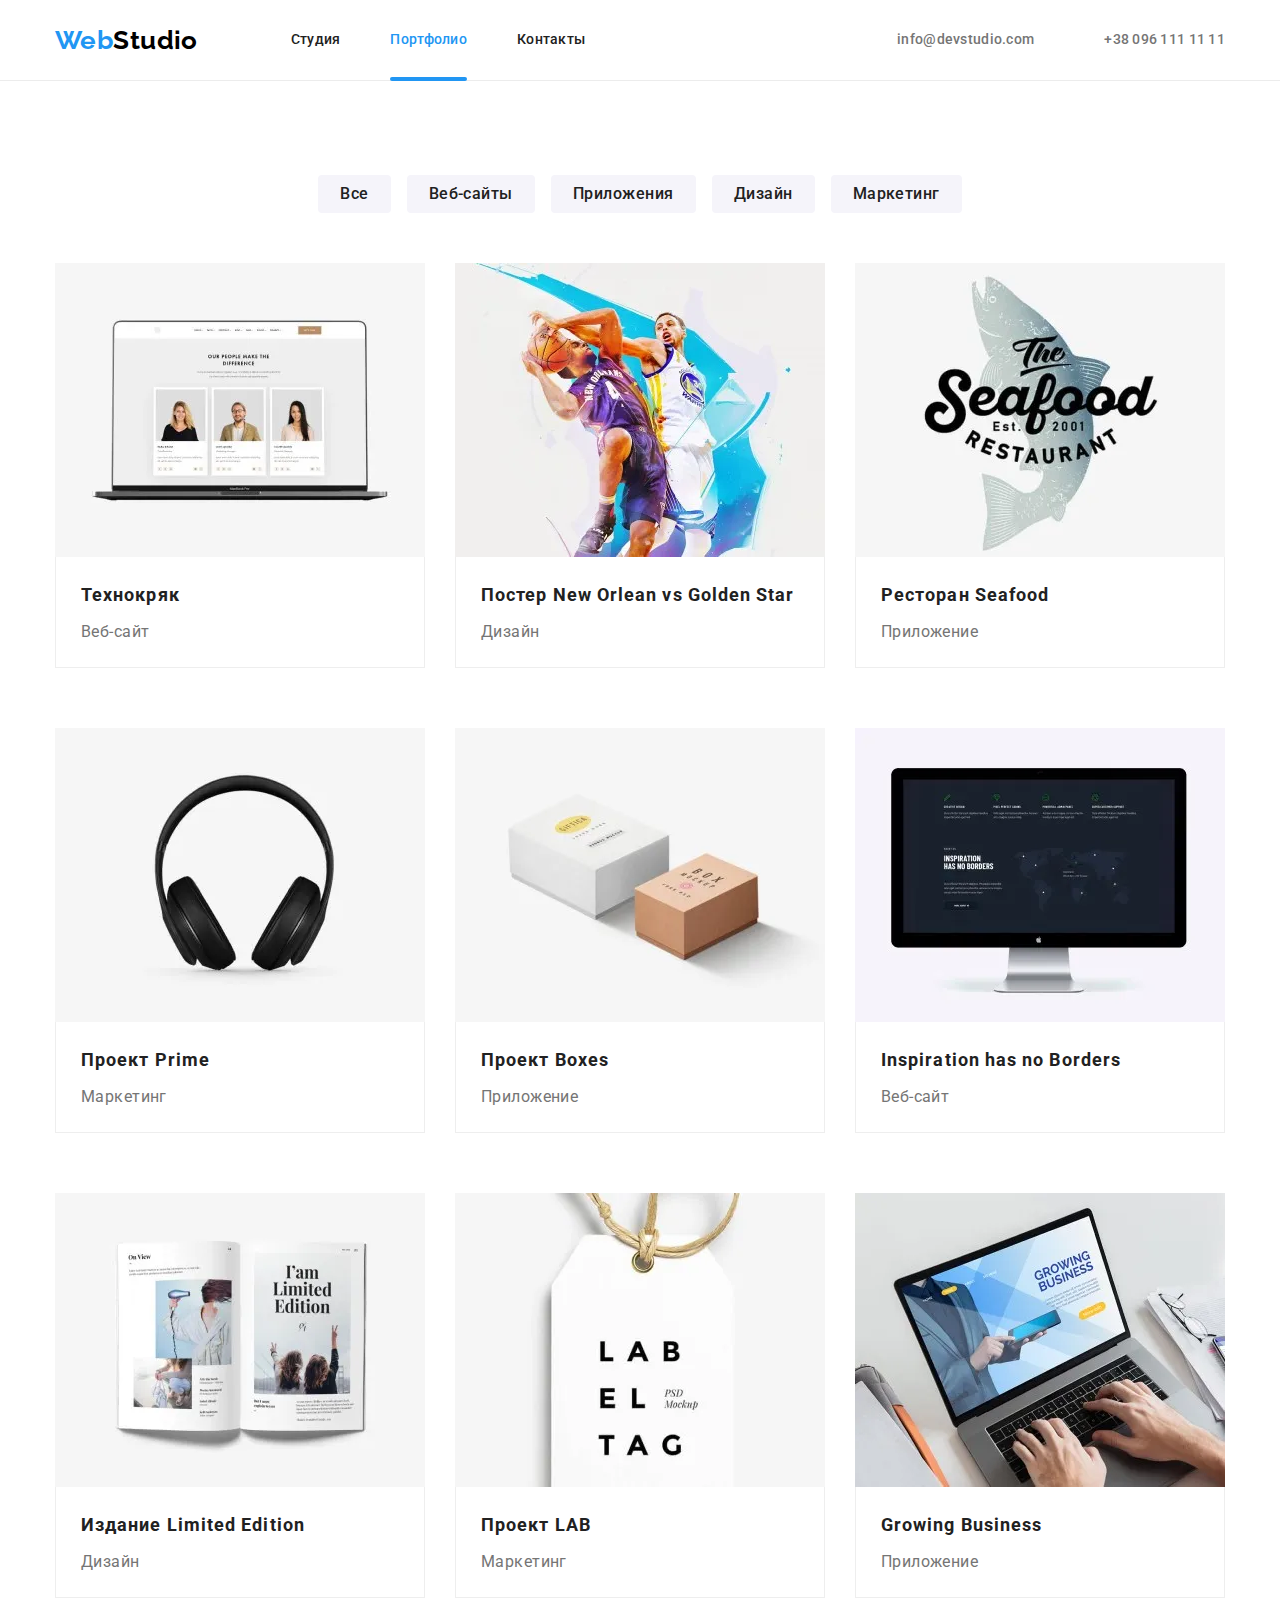
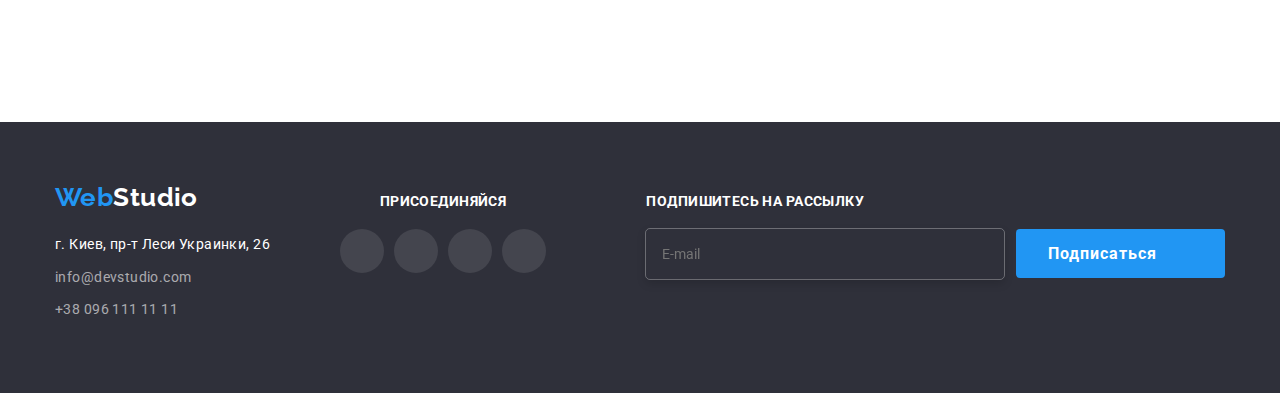
==== commit b064f907: "optimization" ====
--- a/portfolio.html
+++ b/portfolio.html
@@ -135,22 +135,22 @@
                 <picture>
                   <!-- desktop screen -->
                   <source media="(min-width: 1200px)" srcset="
-                        ./images/Portfolio/img-1@1x_lg.jpg 1x,
-                        ./images/Portfolio/img-1@2x_lg.jpg 2x
-                      " type="image/jpg" />
-
-                  <!-- tablet screen -->
-                  <source media="(min-width: 768px)" srcset="
-                        ./images/Portfolio/img-1@1x_md.jpg 1x,
-                        ./images/Portfolio/img-1@2x_md.jpg 2x
-                      " type="image/jpg" />
-
-                  <!-- mobile screen -->
-                  <source media="(max-width: 767px)" srcset="
-                        ./images/Portfolio/img-1@1x_sm.jpg 1x,
-                        ./images/Portfolio/img-1@2x_sm.jpg 2x
-                      " type="image/jpg" />
-                  <img src="./images/Portfolio/img-1@1x_lg.jpg" alt="Технокряк" width="450" height="294" />
+                        ./images/Portfolio/img-1@1x_lg.webp 1x,
+                        ./images/Portfolio/img-1@2x_lg.webp 2x
+                      " type="image/webp" />
+
+                  <!-- tablet screen -->
+                  <source media="(min-width: 768px)" srcset="
+                        ./images/Portfolio/img-1@1x_md.webp 1x,
+                        ./images/Portfolio/img-1@2x_md.webp 2x
+                      " type="image/webp" />
+
+                  <!-- mobile screen -->
+                  <source media="(max-width: 767px)" srcset="
+                        ./images/Portfolio/img-1@1x_sm.webp 1x,
+                        ./images/Portfolio/img-1@2x_sm.webp 2x
+                      " type="image/webp" />
+                  <img src="./images/Portfolio/img-1@1x_lg.webp" alt="Технокряк" width="450" height="294" />
                 </picture>
                 <div class="portfolio-product__overlay">
                   <p class="portfolio-review">
@@ -172,22 +172,22 @@
                 <picture>
                   <!-- desktop screen -->
                   <source media="(min-width: 1200px)" srcset="
-                        ./images/Portfolio/img-2@1x_lg.jpg 1x,
-                        ./images/Portfolio/img-2@2x_lg.jpg 2x
-                      " type="image/jpg" />
-
-                  <!-- tablet screen -->
-                  <source media="(min-width: 768px)" srcset="
-                        ./images/Portfolio/img-2@1x_md.jpg 1x,
-                        ./images/Portfolio/img-2@2x_md.jpg 2x
-                      " type="image/jpg" />
-
-                  <!-- mobile screen -->
-                  <source media="(max-width: 767px)" srcset="
-                        ./images/Portfolio/img-2@1x_sm.jpg 1x,
-                        ./images/Portfolio/img-2@2x_sm.jpg 2x
-                      " type="image/jpg" />
-                  <img src="./images/Portfolio/img-2@1x_lg.jpg" alt="Дизайн" width="450" height="294" />
+                        ./images/Portfolio/img-2@1x_lg.webp 1x,
+                        ./images/Portfolio/img-2@2x_lg.webp 2x
+                      " type="image/webp" />
+
+                  <!-- tablet screen -->
+                  <source media="(min-width: 768px)" srcset="
+                        ./images/Portfolio/img-2@1x_md.webp 1x,
+                        ./images/Portfolio/img-2@2x_md.webp 2x
+                      " type="image/webp" />
+
+                  <!-- mobile screen -->
+                  <source media="(max-width: 767px)" srcset="
+                        ./images/Portfolio/img-2@1x_sm.webp 1x,
+                        ./images/Portfolio/img-2@2x_sm.webp 2x
+                      " type="image/webp" />
+                  <img src="./images/Portfolio/img-2@1x_lg.webp" alt="Дизайн" width="450" height="294" />
                 </picture>
                 <div class="portfolio-product__overlay">
                   <p class="portfolio-review">
@@ -209,22 +209,22 @@
                 <picture>
                   <!-- desktop screen -->
                   <source media="(min-width: 1200px)" srcset="
-                        ./images/Portfolio/img-3@1x_lg.jpg 1x,
-                        ./images/Portfolio/img-3@2x_lg.jpg 2x
-                      " type="image/jpg" />
-
-                  <!-- tablet screen -->
-                  <source media="(min-width: 768px)" srcset="
-                        ./images/Portfolio/img-3@1x_md.jpg 1x,
-                        ./images/Portfolio/img-3@2x_md.jpg 2x
-                      " type="image/jpg" />
-
-                  <!-- mobile screen -->
-                  <source media="(max-width: 767px)" srcset="
-                        ./images/Portfolio/img-3@1x_sm.jpg 1x,
-                        ./images/Portfolio/img-3@2x_sm.jpg 2x
-                      " type="image/jpg" />
-                  <img src="./images/Portfolio/img-3@1x_lg.jpg" alt="Ресторан Seafood" width="450" height="294" />
+                        ./images/Portfolio/img-3@1x_lg.webp 1x,
+                        ./images/Portfolio/img-3@2x_lg.webp 2x
+                      " type="image/webp" />
+
+                  <!-- tablet screen -->
+                  <source media="(min-width: 768px)" srcset="
+                        ./images/Portfolio/img-3@1x_md.webp 1x,
+                        ./images/Portfolio/img-3@2x_md.webp 2x
+                      " type="image/webp" />
+
+                  <!-- mobile screen -->
+                  <source media="(max-width: 767px)" srcset="
+                        ./images/Portfolio/img-3@1x_sm.webp 1x,
+                        ./images/Portfolio/img-3@2x_sm.webp 2x
+                      " type="image/webp" />
+                  <img src="./images/Portfolio/img-3@1x_lg.webp" alt="Ресторан Seafood" width="450" height="294" />
                 </picture>
                 <div class="portfolio-product__overlay">
                   <p class="portfolio-review">
@@ -246,22 +246,22 @@
                 <picture>
                   <!-- desktop screen -->
                   <source media="(min-width: 1200px)" srcset="
-                        ./images/Portfolio/img-4@1x_lg.jpg 1x,
-                        ./images/Portfolio/img-4@2x_lg.jpg 2x
-                      " type="image/jpg" />
-
-                  <!-- tablet screen -->
-                  <source media="(min-width: 768px)" srcset="
-                        ./images/Portfolio/img-4@1x_md.jpg 1x,
-                        ./images/Portfolio/img-4@2x_md.jpg 2x
-                      " type="image/jpg" />
-
-                  <!-- mobile screen -->
-                  <source media="(max-width: 767px)" srcset="
-                        ./images/Portfolio/img-4@1x_sm.jpg 1x,
-                        ./images/Portfolio/img-4@2x_sm.jpg 2x
-                      " type="image/jpg" />
-                  <img src="./images/Portfolio/img-4@1x_lg.jpg" alt="Проект Prime" width="450" height="294" />
+                        ./images/Portfolio/img-4@1x_lg.webp 1x,
+                        ./images/Portfolio/img-4@2x_lg.webp 2x
+                      " type="image/webp" />
+
+                  <!-- tablet screen -->
+                  <source media="(min-width: 768px)" srcset="
+                        ./images/Portfolio/img-4@1x_md.webp 1x,
+                        ./images/Portfolio/img-4@2x_md.webp 2x
+                      " type="image/webp" />
+
+                  <!-- mobile screen -->
+                  <source media="(max-width: 767px)" srcset="
+                        ./images/Portfolio/img-4@1x_sm.webp 1x,
+                        ./images/Portfolio/img-4@2x_sm.webp 2x
+                      " type="image/webp" />
+                  <img src="./images/Portfolio/img-4@1x_lg.webp" alt="Проект Prime" width="450" height="294" />
                 </picture>
                 <div class="portfolio-product__overlay">
                   <p class="portfolio-review">
@@ -283,22 +283,22 @@
                 <picture>
                   <!-- desktop screen -->
                   <source media="(min-width: 1200px)" srcset="
-                        ./images/Portfolio/img-5@1x_lg.jpg 1x,
-                        ./images/Portfolio/img-5@2x_lg.jpg 2x
-                      " type="image/jpg" />
-
-                  <!-- tablet screen -->
-                  <source media="(min-width: 768px)" srcset="
-                        ./images/Portfolio/img-5@1x_md.jpg 1x,
-                        ./images/Portfolio/img-5@2x_md.jpg 2x
-                      " type="image/jpg" />
-
-                  <!-- mobile screen -->
-                  <source media="(max-width: 767px)" srcset="
-                        ./images/Portfolio/img-5@1x_sm.jpg 1x,
-                        ./images/Portfolio/img-5@2x_sm.jpg 2x
-                      " type="image/jpg" />
-                  <img src="./images/Portfolio/img-5@1x_lg.jpg" alt="Проект Boxes" width="450" height="294" />
+                        ./images/Portfolio/img-5@1x_lg.webp 1x,
+                        ./images/Portfolio/img-5@2x_lg.webp 2x
+                      " type="image/webp" />
+
+                  <!-- tablet screen -->
+                  <source media="(min-width: 768px)" srcset="
+                        ./images/Portfolio/img-5@1x_md.webp 1x,
+                        ./images/Portfolio/img-5@2x_md.webp 2x
+                      " type="image/webp" />
+
+                  <!-- mobile screen -->
+                  <source media="(max-width: 767px)" srcset="
+                        ./images/Portfolio/img-5@1x_sm.webp 1x,
+                        ./images/Portfolio/img-5@2x_sm.webp 2x
+                      " type="image/webp" />
+                  <img src="./images/Portfolio/img-5@1x_lg.webp" alt="Проект Boxes" width="450" height="294" />
                 </picture>
                 <div class="portfolio-product__overlay">
                   <p class="portfolio-review">
@@ -320,22 +320,22 @@
                 <picture>
                   <!-- desktop screen -->
                   <source media="(min-width: 1200px)" srcset="
-                        ./images/Portfolio/img-6@1x_lg.jpg 1x,
-                        ./images/Portfolio/img-6@2x_lg.jpg 2x
-                      " type="image/jpg" />
-
-                  <!-- tablet screen -->
-                  <source media="(min-width: 768px)" srcset="
-                        ./images/Portfolio/img-6@1x_md.jpg 1x,
-                        ./images/Portfolio/img-6@2x_md.jpg 2x
-                      " type="image/jpg" />
-
-                  <!-- mobile screen -->
-                  <source media="(max-width: 767px)" srcset="
-                        ./images/Portfolio/img-6@1x_sm.jpg 1x,
-                        ./images/Portfolio/img-6@2x_sm.jpg 2x
-                      " type="image/jpg" />
-                  <img src="./images/Portfolio/img-6@1x_lg.jpg" alt="Inspiration has no Borders" width="450"
+                        ./images/Portfolio/img-6@1x_lg.webp 1x,
+                        ./images/Portfolio/img-6@2x_lg.webp 2x
+                      " type="image/webp" />
+
+                  <!-- tablet screen -->
+                  <source media="(min-width: 768px)" srcset="
+                        ./images/Portfolio/img-6@1x_md.webp 1x,
+                        ./images/Portfolio/img-6@2x_md.webp 2x
+                      " type="image/webp" />
+
+                  <!-- mobile screen -->
+                  <source media="(max-width: 767px)" srcset="
+                        ./images/Portfolio/img-6@1x_sm.webp 1x,
+                        ./images/Portfolio/img-6@2x_sm.webp 2x
+                      " type="image/webp" />
+                  <img src="./images/Portfolio/img-6@1x_lg.webp" alt="Inspiration has no Borders" width="450"
                     height="294" />
                 </picture>
                 <div class="portfolio-product__overlay">
@@ -358,22 +358,22 @@
                 <picture>
                   <!-- desktop screen -->
                   <source media="(min-width: 1200px)" srcset="
-                        ./images/Portfolio/img-7@1x_lg.jpg 1x,
-                        ./images/Portfolio/img-7@2x_lg.jpg 2x
-                      " type="image/jpg" />
-
-                  <!-- tablet screen -->
-                  <source media="(min-width: 768px)" srcset="
-                        ./images/Portfolio/img-7@1x_md.jpg 1x,
-                        ./images/Portfolio/img-7@2x_md.jpg 2x
-                      " type="image/jpg" />
-
-                  <!-- mobile screen -->
-                  <source media="(max-width: 767px)" srcset="
-                        ./images/Portfolio/img-7@1x_sm.jpg 1x,
-                        ./images/Portfolio/img-7@2x_sm.jpg 2x
-                      " type="image/jpg" />
-                  <img src="./images/Portfolio/img-7@1x_lg.jpg" alt="Издание Limited Edition" width="450"
+                        ./images/Portfolio/img-7@1x_lg.webp 1x,
+                        ./images/Portfolio/img-7@2x_lg.webp 2x
+                      " type="image/webp" />
+
+                  <!-- tablet screen -->
+                  <source media="(min-width: 768px)" srcset="
+                        ./images/Portfolio/img-7@1x_md.webp 1x,
+                        ./images/Portfolio/img-7@2x_md.webp 2x
+                      " type="image/webp" />
+
+                  <!-- mobile screen -->
+                  <source media="(max-width: 767px)" srcset="
+                        ./images/Portfolio/img-7@1x_sm.webp 1x,
+                        ./images/Portfolio/img-7@2x_sm.webp 2x
+                      " type="image/webp" />
+                  <img src="./images/Portfolio/img-7@1x_lg.webp" alt="Издание Limited Edition" width="450"
                     height="294" />
                 </picture>
                 <div class="portfolio-product__overlay">
@@ -396,22 +396,22 @@
                 <picture>
                   <!-- desktop screen -->
                   <source media="(min-width: 1200px)" srcset="
-                        ./images/Portfolio/img-8@1x_lg.jpg 1x,
-                        ./images/Portfolio/img-8@2x_lg.jpg 2x
-                      " type="image/jpg" />
-
-                  <!-- tablet screen -->
-                  <source media="(min-width: 768px)" srcset="
-                        ./images/Portfolio/img-8@1x_md.jpg 1x,
-                        ./images/Portfolio/img-8@2x_md.jpg 2x
-                      " type="image/jpg" />
-
-                  <!-- mobile screen -->
-                  <source media="(max-width: 767px)" srcset="
-                        ./images/Portfolio/img-8@1x_sm.jpg 1x,
-                        ./images/Portfolio/img-8@2x_sm.jpg 2x
-                      " type="image/jpg" />
-                  <img src="./images/Portfolio/img-8@1x_lg.jpg" alt="Проект LAB" width="450" height="294" />
+                        ./images/Portfolio/img-8@1x_lg.webp 1x,
+                        ./images/Portfolio/img-8@2x_lg.webp 2x
+                      " type="image/webp" />
+
+                  <!-- tablet screen -->
+                  <source media="(min-width: 768px)" srcset="
+                        ./images/Portfolio/img-8@1x_md.webp 1x,
+                        ./images/Portfolio/img-8@2x_md.webp 2x
+                      " type="image/webp" />
+
+                  <!-- mobile screen -->
+                  <source media="(max-width: 767px)" srcset="
+                        ./images/Portfolio/img-8@1x_sm.webp 1x,
+                        ./images/Portfolio/img-8@2x_sm.webp 2x
+                      " type="image/webp" />
+                  <img src="./images/Portfolio/img-8@1x_lg.webp" alt="Проект LAB" width="450" height="294" />
                 </picture>
                 <div class="portfolio-product__overlay">
                   <p class="portfolio-review">
@@ -433,22 +433,22 @@
                 <picture>
                   <!-- desktop screen -->
                   <source media="(min-width: 1200px)" srcset="
-                        ./images/Portfolio/img-9@1x_lg.jpg 1x,
-                        ./images/Portfolio/img-9@2x_lg.jpg 2x
-                      " type="image/jpg" />
-
-                  <!-- tablet screen -->
-                  <source media="(min-width: 768px)" srcset="
-                        ./images/Portfolio/img-9@1x_md.jpg 1x,
-                        ./images/Portfolio/img-9@2x_md.jpg 2x
-                      " type="image/jpg" />
-
-                  <!-- mobile screen -->
-                  <source media="(max-width: 767px)" srcset="
-                        ./images/Portfolio/img-9@1x_sm.jpg 1x,
-                        ./images/Portfolio/img-9@2x_sm.jpg 2x
-                      " type="image/jpg" />
-                  <img src="./images/Portfolio/img-9@1x_lg.jpg" alt="Growing Business" width="450" height="294" />
+                        ./images/Portfolio/img-9@1x_lg.webp 1x,
+                        ./images/Portfolio/img-9@2x_lg.webp 2x
+                      " type="image/webp" />
+
+                  <!-- tablet screen -->
+                  <source media="(min-width: 768px)" srcset="
+                        ./images/Portfolio/img-9@1x_md.webp 1x,
+                        ./images/Portfolio/img-9@2x_md.webp 2x
+                      " type="image/webp" />
+
+                  <!-- mobile screen -->
+                  <source media="(max-width: 767px)" srcset="
+                        ./images/Portfolio/img-9@1x_sm.webp 1x,
+                        ./images/Portfolio/img-9@2x_sm.webp 2x
+                      " type="image/webp" />
+                  <img src="./images/Portfolio/img-9@1x_lg.webp" alt="Growing Business" width="450" height="294" />
                 </picture>
                 <div class="portfolio-product__overlay">
                   <p class="portfolio-review">
--- a/css/main.min.css
+++ b/css/main.min.css
@@ -1 +1 @@
-:root{--primary-font: Roboto, sans-serif;--secondary-font: Raleway, sans-serif;--primary-text-color: #757575;--title-text-color: #212121;--text-logo-color: #000000;--wite-text-color: #ffffff;--footer-text-color: rgba(255, 255, 255, 0.6);--accent-text-color: #2196f3;--accent-color: #2196f3;--accent-button-color: #188ce8;--wite-background-color: #ffffff;--button-color: #f5f4fa;--accent-background-color: #2f303a;--section-background-color: #eeeeee;--alt-section-color: #e5e5e5;--team-background-color: #f5f4fa;--social-icon-background-color: rgba(255, 255, 255, 0.1);--header-line-color: #ececec;--primary-icon-color: #afb1b8;--second-icon-color: #ffffff}.visually-hidden{position:absolute;width:1px;height:1px;margin:-1px;border:0;padding:0;white-space:nowrap;-webkit-clip-path:inset(100%);clip-path:inset(100%);clip:rect(0 0 0 0);overflow:hidden}.portfolio-product__overlay,.portfolio-link,.portfolio-button,.header-contacts__link,.header-nav__link,.modal-form__icon,.modal-form__field textarea,.modal-form__field input,.modal-button,.modal-backdrop,.header-nav__mobile--link,.header-nav__mobile--menu,.button-style{-webkit-transition-duration:250ms;transition-duration:250ms;-webkit-transition-timing-function:cubic-bezier(0.4, 0, 0.2, 1);transition-timing-function:cubic-bezier(0.4, 0, 0.2, 1)}.list{list-style:none;margin:0;padding:0}.link{text-decoration:none}h1,h2,h3,h4,h5,h6,p{margin:0}img{display:block;max-width:100%;height:auto}body{background-color:var(--wite-background-color);color:var(--primary-text-color);font-family:var(--primary-font);font-size:14px;letter-spacing:.03em}@media screen and (min-width: 1200px){.section{padding-top:94px;padding-bottom:94px}}.container{padding-left:15px;padding-right:15px;margin-left:auto;margin-right:auto}@media screen and (max-width: 1199px){.container{padding-top:60px;padding-bottom:60px}}@media screen and (min-width: 480px){.container{width:480px}}@media screen and (min-width: 768px){.container{width:768px}}@media screen and (min-width: 1200px){.container{width:1200px}}.site-logo{display:block;color:var(--accent-text-color);font-family:var(--secondary-font);font-weight:700;font-size:24px;line-height:1.1923076923;text-decoration:none}@media screen and (min-width: 1200px){.site-logo{font-size:26px}}.site-logo--header{color:var(--text-logo-color)}.site-logo--footer{color:var(--wite-text-color)}.button-style{font-family:Roboto;font-weight:700;font-size:16px;line-height:1.87;letter-spacing:.06em;text-align:center;background-color:var(--accent-text-color);color:var(--wite-text-color);cursor:pointer;border-radius:4px;padding:10px 32px;min-width:200px;border:0;-webkit-transition-property:background-color;transition-property:background-color}.button-style.button-submit{-webkit-box-shadow:0px 4px 4px rgba(0,0,0,.15);box-shadow:0px 4px 4px rgba(0,0,0,.15)}.button-style.button-with-icon{display:-webkit-box;display:-ms-flexbox;display:flex;-webkit-box-align:center;-ms-flex-align:center;align-items:center;-webkit-box-pack:center;-ms-flex-pack:center;justify-content:center}.button-style:hover,.button-style:focus{background-color:var(--accent-button-color)}.header__burger{position:relative;z-index:1000;width:24px;height:16px;-webkit-transition:all .3s ease 0s;transition:all .3s ease 0s}.header__burger::before,.header__burger::after,.header__burger span{content:"";background-color:var(--primary-text-color);position:absolute;width:100%;height:2px;left:0;-webkit-transition:all .3s ease 0s;transition:all .3s ease 0s}.header__burger::before{top:0}.header__burger::after{bottom:0}.header__burger span{top:6.5px}.header__burger.active span{-webkit-transform:scale(0);transform:scale(0)}.header__burger.active::before{-webkit-transform:rotate(45deg);transform:rotate(45deg);top:6.5px}.header__burger.active::after{-webkit-transform:rotate(-45deg);transform:rotate(-45deg);bottom:6.5px}@media screen and (min-width: 768px){.header__burger{display:none}}.header-nav__icon--menu{color:currentColor}.header-nav__mobile{display:block}@media screen and (min-width: 768px){.header-nav__mobile{display:none}}.header-nav__mobile--menu{opacity:0;visibility:hidden;pointer-events:none;z-index:500;position:fixed;overflow-y:scroll;top:0;left:0;width:100vw;height:100vh;background-color:var(--wite-background-color);padding:48px 40px;-webkit-transition-property:opacity;transition-property:opacity}.header-nav__mobile--menu.active{display:-webkit-box;display:-ms-flexbox;display:flex;-webkit-box-orient:vertical;-webkit-box-direction:normal;-ms-flex-direction:column;flex-direction:column;opacity:1;visibility:initial;pointer-events:auto}@media screen and (min-width: 768px){.header-nav__mobile--menu{display:none}}.header-nav__mobile--list{margin-bottom:auto}.header-nav__mobile--item{margin-bottom:32px}.header-nav__mobile--link{font-weight:500;font-size:40px;line-height:1.175;letter-spacing:.02em;color:var(--title-text-color);-webkit-transition-property:color;transition-property:color}.header-nav__mobile--link:hover,.header-nav__mobile--link:focus{color:var(--accent-text-color)}.header-nav__mobile--contacts-mail{font-weight:500;font-size:34px;line-height:1.1764705882;letter-spacing:.02em;color:var(--accent-text-color)}@media screen and (max-width: 420px){.header-nav__mobile--contacts-mail{font-size:26px;line-height:1.8}}.header-nav__mobile--contacts-tel{font-weight:500;font-size:24px;line-height:1.1666666667;letter-spacing:.02em;color:var(--primary-text-color)}@media screen and (max-width: 420px){.header-nav__mobile--contacts-tel{font-size:24px;line-height:1.8}}.header-nav__mobile--contacts-item{margin-bottom:32px}.mobile-social__menu{display:-webkit-box;display:-ms-flexbox;display:flex}@media screen and (max-width: 420px){.mobile-social__menu{display:-webkit-box;display:-ms-flexbox;display:flex;-ms-flex-wrap:wrap;flex-wrap:wrap;gap:20px}}.mobile-link__social{font-weight:500;font-size:18px;line-height:1.2222222222;letter-spacing:.02em;padding:0 10px;color:var(--accent-text-color)}.mobile-item__social{border-right:1px solid rgba(33,33,33,.2)}.mobile-item__social:last-child{border-right:none}.modal-backdrop{position:fixed;overflow-y:scroll;z-index:2000;top:0;left:0;width:100%;height:100%;background-color:rgba(0,0,0,.2);opacity:1;-webkit-transition-property:opacity;transition-property:opacity}.modal-backdrop.is-hidden{opacity:0;pointer-events:none}.modal-window{position:absolute;top:50%;left:50%;-webkit-transform:translate(-50%, -50%);transform:translate(-50%, -50%);padding:40px;background-color:var(--wite-background-color);-webkit-box-shadow:0px 1px 3px rgba(0,0,0,.12),0px 1px 1px rgba(0,0,0,.14),0px 2px 1px rgba(0,0,0,.2);box-shadow:0px 1px 3px rgba(0,0,0,.12),0px 1px 1px rgba(0,0,0,.14),0px 2px 1px rgba(0,0,0,.2);border-radius:4px}@media screen and (max-width: 479px){.modal-window{width:85%;-webkit-transform:translate(-50%, -46%);transform:translate(-50%, -46%);padding:30px}}@media screen and (min-width: 480px)and (max-width: 1199px){.modal-window{width:450px}}.modal-button{display:-webkit-box;display:-ms-flexbox;display:flex;-webkit-box-pack:center;-ms-flex-pack:center;justify-content:center;-webkit-box-align:center;-ms-flex-align:center;align-items:center;position:absolute;width:30px;height:30px;top:8px;right:8px;padding:0;border:1px solid rgba(0,0,0,.1);border-radius:50%;background-color:var(--wite-background-color);margin-right:auto;cursor:pointer;-webkit-transition-property:fill;transition-property:fill}.modal-button:hover{fill:var(--accent-color)}.modal-button__icon--close{color:currentColor}.modal-title{font-weight:700;font-size:20px;line-height:1.15;text-align:center;color:var(--title-text-color);margin-bottom:12px}@media screen and (max-width: 480px){.modal-title{font-size:14px;line-height:1.2857142857}}.modal-form{width:100%;margin-left:auto;margin-right:auto}.modal-form__field{position:relative;display:-webkit-box;display:-ms-flexbox;display:flex;-webkit-box-orient:vertical;-webkit-box-direction:normal;-ms-flex-direction:column;flex-direction:column;margin-bottom:10px}.modal-form__field:nth-child(4){margin-bottom:0}.modal-form__field label{font-size:12px;line-height:1.1666666667;letter-spacing:.01em;margin-bottom:4px}.modal-form__field label{font-size:12px;line-height:1.1666666667;letter-spacing:.01em;margin-bottom:4px}.modal-form__field input{margin:0;height:40px;padding:12px 42px;border:1px solid rgba(33,33,33,.2);border-radius:4px;cursor:pointer;-webkit-transition-property:border-color,outline-color;transition-property:border-color,outline-color}.modal-form__field input:focus~.modal-form__icon{fill:var(--accent-color)}.modal-form__field input:focus{outline-color:var(--accent-color)}.modal-form__field textarea{-webkit-transition-property:outline-color;transition-property:outline-color}.modal-form__field textarea:focus{outline-color:var(--accent-color)}.checkbox-input{position:absolute;-webkit-appearance:none;-moz-appearance:none;appearance:none}.label{display:-webkit-inline-box;display:-ms-inline-flexbox;display:inline-flex;width:100%;-webkit-box-align:center;-ms-flex-align:center;align-items:center;font-size:12px;line-height:1.1666666667}@media screen and (max-width: 480px){.label{font-size:10px;line-height:1.2;text-align:center}}@media screen and (min-width: 1200px){.label{font-size:14px;line-height:1.7142857143}}.checkbox-icon{display:-webkit-inline-box;display:-ms-inline-flexbox;display:inline-flex;margin:0;padding:0;border:none;background-color:rgba(0,0,0,0);margin-right:5px}.checkbox-icon_checked{display:none}.checkbox-input:checked+.checkbox-icon .checkbox-icon_checked{display:block}.modal-form__icon{position:absolute;top:50%;left:12px;fill:var(--title-text-color);-webkit-transition-property:fill;transition-property:fill}.checkbox-link{display:block;line-height:1.7142857143;border-bottom:1px solid currentColor;line-height:.8;margin-left:5px;color:var(--accent-text-color)}@media screen and (max-width: 480px){.checkbox-link{font-size:10px;line-height:1.2;text-align:center;border-bottom:none;-webkit-text-decoration:revert;text-decoration:revert}}.modal-form__field--comment{resize:none;height:120px;padding:12px 16px;border:1px solid rgba(33,33,33,.2);border-radius:4px}.modal-form__field--comment:-moz-placeholder-shown{font-size:12px;line-height:1.1666666667;letter-spacing:.01em;color:rgba(117,117,117,.5)}.modal-form__field--comment:-ms-input-placeholder{font-size:12px;line-height:1.1666666667;letter-spacing:.01em;color:rgba(117,117,117,.5)}.modal-form__field--comment:placeholder-shown{font-size:12px;line-height:1.1666666667;letter-spacing:.01em;color:rgba(117,117,117,.5)}.modal-checkbox{display:-webkit-box;display:-ms-flexbox;display:flex;-webkit-box-pack:center;-ms-flex-pack:center;justify-content:center;-webkit-box-align:stretch;-ms-flex-align:stretch;align-items:stretch;padding:0;margin-bottom:30px;margin-top:20px}.modal-checkbox input{margin-right:8px}.modal-bottom__container{display:-webkit-box;display:-ms-flexbox;display:flex;-webkit-box-pack:center;-ms-flex-pack:center;justify-content:center}.header{border-bottom:1px solid var(--header-line-color);position:relative}.header-menu{padding-bottom:16px;padding-top:16px;display:-webkit-box;display:-ms-flexbox;display:flex;-webkit-box-pack:justify;-ms-flex-pack:justify;justify-content:space-between;-webkit-box-align:center;-ms-flex-align:center;align-items:center}@media(min-width: 768px)and (max-width: 1199.98px){.header-menu{display:-webkit-box;display:-ms-flexbox;display:flex;padding-bottom:0;padding-top:0}}@media screen and (min-width: 1200px){.header-menu{display:-webkit-box;display:-ms-flexbox;display:flex;-webkit-box-align:center;-ms-flex-align:center;align-items:center;padding-bottom:0;padding-top:0}}.header-nav{display:none}@media(min-width: 768px)and (max-width: 1199.98px){.header-nav{display:block}}@media screen and (min-width: 1200px){.header-nav{display:-webkit-box;display:-ms-flexbox;display:flex;-webkit-box-align:center;-ms-flex-align:center;align-items:center;margin-left:93px}}@media(min-width: 768px)and (max-width: 1199.98px){.header-nav__list{display:-webkit-box;display:-ms-flexbox;display:flex;gap:50px;margin-left:88px;margin-right:84px}}@media screen and (min-width: 1200px){.header-nav__list{display:-webkit-box;display:-ms-flexbox;display:flex;gap:50px}}.header-nav__link{display:block;padding-top:32px;padding-bottom:32px;color:var(--title-text-color);font-weight:500;line-height:1.14;letter-spacing:.02em;-webkit-transition-property:color;transition-property:color}.header-nav__link:hover,.header-nav__link:focus{color:var(--accent-text-color)}.header-nav__link--current{position:relative;color:var(--accent-text-color)}.header-nav__link--current::after{content:"";position:absolute;left:0;bottom:0;display:block;-webkit-transform:translateY(1px);transform:translateY(1px);width:100%;height:4px;border-radius:2px;background-color:var(--accent-color)}.header-contacts{display:none}@media(min-width: 768px)and (max-width: 1199.98px){.header-contacts{display:-webkit-box;display:-ms-flexbox;display:flex;-webkit-box-orient:vertical;-webkit-box-direction:normal;-ms-flex-direction:column;flex-direction:column;-webkit-box-pack:center;-ms-flex-pack:center;justify-content:center}}@media screen and (min-width: 1200px){.header-contacts{display:-webkit-box;display:-ms-flexbox;display:flex;margin-left:auto}}.header-contacts--list:first-child{margin-right:50px}@media(min-width: 768px)and (max-width: 1199.98px){.header-contacts--list:first-child{margin-right:0}}.header-contacts__link{padding-top:32px;padding-bottom:32px;display:-webkit-box;display:-ms-flexbox;display:flex;-webkit-box-align:center;-ms-flex-align:center;align-items:center;color:var(--primary-text-color);font-weight:500;line-height:1.14;letter-spacing:.02em;-webkit-transition-property:color;transition-property:color}.header-contacts__link:hover,.header-contacts__link:focus{color:var(--accent-text-color)}@media(min-width: 768px)and (max-width: 1199.98px){.header-contacts__link{padding-top:5px;padding-bottom:5px;font-size:12px;line-height:1.14;letter-spacing:.02em}}.header-contacts__icon{margin-right:10px;fill:currentColor}.hero-title{font-size:26px;line-height:1.6153846154;color:var(--wite-text-color);font-weight:900;letter-spacing:.06em;text-transform:uppercase;margin-top:0px;margin-bottom:30px}@media screen and (min-width: 1200px){.hero-title{font-size:44px;line-height:1.3636363636}}.hero-container__text{width:85%;margin-left:auto;margin-right:auto}@media screen and (min-width: 480px){.hero-container__text{width:360px}}@media screen and (min-width: 1200px){.hero-container__text{width:696px}}.hero{margin-left:auto;margin-right:auto;background-position:center;background-size:cover;background-repeat:no-repeat;background-color:var(--accent-background-color);text-align:center;background-image:-webkit-gradient(linear, left top, right top, from(rgba(47, 48, 58, 0.4)), to(rgba(47, 48, 58, 0.4))),url(../images/Hero/hero_480@1x.jpg);background-image:linear-gradient(to right, rgba(47, 48, 58, 0.4), rgba(47, 48, 58, 0.4)),url(../images/Hero/hero_480@1x.jpg);max-width:480px;padding-top:58px;padding-bottom:58px}@media(min-device-pixel-ratio: 2),(-webkit-min-device-pixel-ratio: 2),(min-resolution: 192dpi),(min-resolution: 2dppx){.hero{background-image:-webkit-gradient(linear, left top, right top, from(rgba(47, 48, 58, 0.4)), to(rgba(47, 48, 58, 0.4))),url(../images/Hero/hero_480@2x.jpg);background-image:linear-gradient(to right, rgba(47, 48, 58, 0.4), rgba(47, 48, 58, 0.4)),url(../images/Hero/hero_480@2x.jpg)}}@media screen and (min-width: 768px){.hero{max-width:768px;padding-top:58px;padding-bottom:58px;background-image:-webkit-gradient(linear, left top, right top, from(rgba(47, 48, 58, 0.4)), to(rgba(47, 48, 58, 0.4))),url(../images/Hero/hero_768@1x.jpg);background-image:linear-gradient(to right, rgba(47, 48, 58, 0.4), rgba(47, 48, 58, 0.4)),url(../images/Hero/hero_768@1x.jpg)}}@media screen and (min-width: 768px)and (min-device-pixel-ratio: 2),screen and (min-width: 768px)and (-webkit-min-device-pixel-ratio: 2),screen and (min-width: 768px)and (min-resolution: 192dpi),screen and (min-width: 768px)and (min-resolution: 2dppx){.hero{background-image:-webkit-gradient(linear, left top, right top, from(rgba(47, 48, 58, 0.4)), to(rgba(47, 48, 58, 0.4))),url(../images/Hero/hero_768@2x.jpg);background-image:linear-gradient(to right, rgba(47, 48, 58, 0.4), rgba(47, 48, 58, 0.4)),url(../images/Hero/hero_768@2x.jpg)}}@media screen and (min-width: 1200px){.hero{padding-top:200px;padding-bottom:200px;background-image:-webkit-gradient(linear, left top, right top, from(rgba(47, 48, 58, 0.4)), to(rgba(47, 48, 58, 0.4))),url(../images/Hero/hero_1200@1x.jpg);background-image:linear-gradient(to right, rgba(47, 48, 58, 0.4), rgba(47, 48, 58, 0.4)),url(../images/Hero/hero_1200@1x.jpg);max-width:1600px}}@media screen and (min-width: 1200px)and (min-device-pixel-ratio: 2),screen and (min-width: 1200px)and (-webkit-min-device-pixel-ratio: 2),screen and (min-width: 1200px)and (min-resolution: 192dpi),screen and (min-width: 1200px)and (min-resolution: 2dppx){.hero{background-image:-webkit-gradient(linear, left top, right top, from(rgba(47, 48, 58, 0.4)), to(rgba(47, 48, 58, 0.4))),url(../images/Hero/hero_1200@2x.jpg);background-image:linear-gradient(to right, rgba(47, 48, 58, 0.4), rgba(47, 48, 58, 0.4)),url(../images/Hero/hero_1200@2x.jpg)}}@media(min-width: 768px)and (max-width: 1199.98px){.peculiarities-list{display:-webkit-box;display:-ms-flexbox;display:flex;-ms-flex-wrap:wrap;flex-wrap:wrap;gap:30px;-webkit-box-pack:center;-ms-flex-pack:center;justify-content:center}}@media screen and (min-width: 1200px){.peculiarities-list{display:-webkit-box;display:-ms-flexbox;display:flex;gap:30px}}.peculiarities-title{font-style:normal;font-weight:700;font-size:14px;line-height:1.14;letter-spacing:.03em;color:var(--title-text-color);text-transform:uppercase;text-align:center;margin-top:30px;margin-bottom:10px}@media screen and (min-width: 768px){.peculiarities-title{text-align:start}}.peculiarities-container__icon{height:120px;background-color:var(--button-color);border-radius:4px;-webkit-box-align:center;-ms-flex-align:center;align-items:center;display:-webkit-box;display:-ms-flexbox;display:flex;-webkit-box-pack:center;-ms-flex-pack:center;justify-content:center}.peculiarities-icon{width:70px;height:70px;fill:currentColor}.peculiarities-container{margin-left:auto;margin-right:auto;width:100%;margin-bottom:30px}.peculiarities-container:last-child{margin-bottom:0}@media screen and (min-width: 768px){.peculiarities-container{width:354px;margin-bottom:0}}@media screen and (min-width: 1200px){.peculiarities-container{width:270px}}.peculiarities-text{line-height:1.71;margin-top:0;margin-bottom:0}.work{padding-top:0}@media screen and (max-width: 1200px){.work{display:none}}.work-title{font-weight:700;font-size:36px;line-height:1.16;text-align:center;color:var(--title-text-color);margin-top:0;margin-bottom:50px}@media screen and (min-width: 1200px){.work-list{display:-webkit-box;display:-ms-flexbox;display:flex;gap:30px}}.work-item{position:relative}.work-text{position:absolute;bottom:0;-webkit-box-pack:center;-ms-flex-pack:center;justify-content:center;-webkit-box-align:center;-ms-flex-align:center;align-items:center;display:-webkit-box;display:-ms-flexbox;display:flex;width:100%;height:70px;background-color:rgba(47,48,58,.8);font-weight:700;line-height:1.1428571429;text-align:center;text-transform:uppercase;color:var(--wite-text-color)}.team-title{font-weight:700;font-size:28px;line-height:1.1785714286;text-align:center;color:var(--title-text-color);margin-top:0;margin-bottom:50px}@media screen and (min-width: 1200px){.team-title{font-size:36px;line-height:1.16}}.team-section{background-color:var(--team-background-color)}.team-list{display:-webkit-box;display:-ms-flexbox;display:flex;gap:30px;-ms-flex-wrap:wrap;flex-wrap:wrap}@media screen and (min-width: 1200px){.team-list{-ms-flex-wrap:nowrap;flex-wrap:nowrap}}.team-item{background:var(--wite-background-color);-webkit-box-shadow:0px 1px 3px rgba(0,0,0,.12),0px 1px 1px rgba(0,0,0,.14),0px 2px 1px rgba(0,0,0,.2);box-shadow:0px 1px 3px rgba(0,0,0,.12),0px 1px 1px rgba(0,0,0,.14),0px 2px 1px rgba(0,0,0,.2);border-radius:0px 0px 4px 4px}@media screen and (min-width: 1200px){.team-item{margin-bottom:30px;max-width:270px}}@media screen and (max-width: 767px){.team-item{margin-bottom:30px;max-width:450px}}@media screen and (min-width: 768px)and (max-width: 1199px){.team-item{width:calc((100% - 30px)/2)}}.team-container{padding-top:30px;padding-bottom:30px}.team-name{font-weight:500;font-size:16px;line-height:1.18;text-align:center;color:var(--title-text-color);margin-bottom:10px}.team-profession{font-size:16px;line-height:1.18;text-align:center;margin-bottom:16px}.team-icon__list{display:-webkit-box;display:-ms-flexbox;display:flex;-webkit-box-pack:center;-ms-flex-pack:center;justify-content:center;gap:10px}.team-link__social{display:-webkit-box;display:-ms-flexbox;display:flex;-webkit-box-align:center;-ms-flex-align:center;align-items:center;-webkit-box-pack:center;-ms-flex-pack:center;justify-content:center;width:44px;height:44px;border-radius:50%;color:var(--primary-icon-color);-webkit-transition-property:background-color,color;transition-property:background-color,color;-webkit-transition-duration:250ms;transition-duration:250ms;-webkit-transition-timing-function:cubic-bezier(0.4, 0, 0.2, 1);transition-timing-function:cubic-bezier(0.4, 0, 0.2, 1)}.team-link__social:hover,.team-link__social:focus{background-color:var(--accent-color);color:var(--second-icon-color)}.team-icon{fill:currentColor;-webkit-transition-property:fill;transition-property:fill;-webkit-transition-duration:250ms;transition-duration:250ms;-webkit-transition-timing-function:cubic-bezier(0.4, 0, 0.2, 1);transition-timing-function:cubic-bezier(0.4, 0, 0.2, 1)}.team-icon:hover,.team-icon:focus{fill:var(--wite-text-color)}.clients-title{font-size:28px;line-height:1.1785714286;font-weight:700;text-align:center;color:var(--title-text-color);margin-top:0;margin-bottom:50px}@media screen and (min-width: 1200px){.clients-title{font-size:36px;line-height:1.1666666667}}.clients-list{display:-webkit-box;display:-ms-flexbox;display:flex;-ms-flex-wrap:wrap;flex-wrap:wrap;gap:30px}@media screen and (min-width: 768px){.clients-list{display:-webkit-box;display:-ms-flexbox;display:flex;-ms-flex-wrap:wrap;flex-wrap:wrap;gap:30px}}@media screen and (min-width: 1200px){.clients-list{display:-webkit-box;display:-ms-flexbox;display:flex;-webkit-box-pack:center;-ms-flex-pack:center;justify-content:center;gap:30px}}.client-icon{fill:currentColor}.client-item{width:calc((100% - 30px)/2);height:92px}@media screen and (min-width: 768px){.client-item{width:calc((100% - 90px)/3);height:92px}}@media screen and (min-width: 1200px){.client-item{width:170px;height:92px}}.clients-link{display:-webkit-box;display:-ms-flexbox;display:flex;-webkit-box-pack:center;-ms-flex-pack:center;justify-content:center;-webkit-box-align:center;-ms-flex-align:center;align-items:center;color:var(--primary-icon-color);width:100%;height:100%;border-radius:4px;border:1px solid var(--primary-icon-color);-webkit-transition-property:border-color,color;transition-property:border-color,color;-webkit-transition-duration:250ms;transition-duration:250ms;-webkit-transition-timing-function:cubic-bezier(0.4, 0, 0.2, 1);transition-timing-function:cubic-bezier(0.4, 0, 0.2, 1)}.clients-link:hover,.clients-link:focus{color:var(--accent-color);border-color:var(--accent-color)}.portfolio-list__button{display:-webkit-box;display:-ms-flexbox;display:flex;-ms-flex-wrap:wrap;flex-wrap:wrap;-webkit-box-pack:start;-ms-flex-pack:start;justify-content:flex-start;gap:15px 8px;margin-bottom:30px}@media screen and (min-width: 768px){.portfolio-list__button{display:-webkit-box;display:-ms-flexbox;display:flex;margin-right:auto;margin-left:auto;-webkit-box-pack:center;-ms-flex-pack:center;justify-content:center}}@media screen and (min-width: 1200px){.portfolio-list__button{display:-webkit-box;display:-ms-flexbox;display:flex;margin-right:auto;margin-left:auto;-webkit-box-pack:center;-ms-flex-pack:center;justify-content:center;margin-bottom:50px}}.portfolio-item__button{margin-right:8px}.portfolio-item__button:last-child{margin-right:0}.portfolio-button{font-family:inherit;color:var(--title-text-color);background-color:var(--button-color);font-weight:500;font-size:16px;line-height:1.62;text-align:center;cursor:pointer;letter-spacing:.03em;border-radius:4px;padding:6px 22px;border:0;-webkit-transition-property:background-color,color,-webkit-box-shadow;transition-property:background-color,color,-webkit-box-shadow;transition-property:background-color,color,box-shadow;transition-property:background-color,color,box-shadow,-webkit-box-shadow}.portfolio-button:hover,.portfolio-button:focus{color:var(--wite-text-color);background-color:var(--accent-color);-webkit-box-shadow:0px 3px 1px rgba(0,0,0,.1),0px 1px 2px rgba(0,0,0,.08),0px 2px 2px rgba(0,0,0,.12);box-shadow:0px 3px 1px rgba(0,0,0,.1),0px 1px 2px rgba(0,0,0,.08),0px 2px 2px rgba(0,0,0,.12)}.portfolio-title{font-weight:700;font-size:18px;line-height:2;letter-spacing:.06em;color:var(--title-text-color);margin-bottom:4px}@media screen and (min-width: 768px){.portfolio-list{display:-webkit-box;display:-ms-flexbox;display:flex;-ms-flex-wrap:wrap;flex-wrap:wrap;gap:30px}}.hide{display:none}.portfolio-item{margin-bottom:30px;-webkit-transition:.5s all;transition:.5s all}.portfolio-item:last-child{margin-bottom:0}@media screen and (min-width: 768px){.portfolio-item{-ms-flex-preferred-size:calc((100% - 30px)/2);flex-basis:calc((100% - 30px)/2)}}@media screen and (min-width: 1200px){.portfolio-item{-ms-flex-preferred-size:calc((100% - 60px)/3);flex-basis:calc((100% - 60px)/3)}}.portfolio-link{display:block;-webkit-transition-property:-webkit-box-shadow;transition-property:-webkit-box-shadow;transition-property:box-shadow;transition-property:box-shadow, -webkit-box-shadow}.portfolio-link:hover,.portfolio-link:focus{-webkit-box-shadow:0px 1px 1px rgba(0,0,0,.12),0px 4px 4px rgba(0,0,0,.06),1px 4px 6px rgba(0,0,0,.16);box-shadow:0px 1px 1px rgba(0,0,0,.12),0px 4px 4px rgba(0,0,0,.06),1px 4px 6px rgba(0,0,0,.16)}.portfolio-link:hover .portfolio-product__overlay,.portfolio-link:focus .portfolio-product__overlay{-webkit-transform:translateY(0);transform:translateY(0)}.portfolio-product__thumb{position:relative;overflow:hidden}.portfolio-product__overlay{position:absolute;top:0;left:0;width:100%;height:100%;background:rgba(33,150,243,.9);-webkit-transform:translateY(101%);transform:translateY(101%);-webkit-transition-property:-webkit-transform;transition-property:-webkit-transform;transition-property:transform;transition-property:transform, -webkit-transform}.portfolio-review{font-weight:400;font-size:18px;line-height:1.5555555556;text-align:center;color:var(--wite-text-color)}@media screen and (max-width: 400px){.portfolio-review{font-size:14px;line-height:1.5714285714;padding:30px 24px}}@media screen and (min-width: 401px)and (max-width: 480px){.portfolio-review{padding:35px 24px}}@media screen and (min-width: 481px)and (max-width: 1199px){.portfolio-review{padding:35px 24px}}@media screen and (min-width: 1200px){.portfolio-review{padding:63px 24px}}.portfolio-container{border:1px solid var(--section-background-color);border-top:none;padding:20px 25px}@media screen and (min-width: 768px)and (max-width: 1199px){.portfolio-container.current{padding-bottom:56px}}.portfolio-examples{line-height:1.87;font-size:16px;color:var(--primary-text-color);margin-right:auto;margin-left:auto}.footer{background-color:var(--accent-background-color);padding-top:0;padding-bottom:0}@media screen and (min-width: 1200px){.footer{padding-top:60px;padding-bottom:60px}}.footer__address{margin-top:20px}.footer-list__address{display:-webkit-box;display:-ms-flexbox;display:flex;-webkit-box-orient:vertical;-webkit-box-direction:normal;-ms-flex-direction:column;flex-direction:column;-webkit-box-align:center;-ms-flex-align:center;align-items:center}.footer-container__contacts{width:231px;display:-webkit-box;display:-ms-flexbox;display:flex;-webkit-box-orient:vertical;-webkit-box-direction:normal;-ms-flex-direction:column;flex-direction:column;text-align:center;margin-bottom:60px}@media screen and (min-width: 1200px){.footer-container__contacts{text-align:left;margin-bottom:0}}.footer-item{margin-bottom:9px}.footer-item:last-child{margin-bottom:0}.footer-link{line-height:1.71;color:var(--wite-text-color);font-style:normal;-webkit-transition-property:color;transition-property:color;-webkit-transition-duration:250ms;transition-duration:250ms;-webkit-transition-timing-function:cubic-bezier(0.4, 0, 0.2, 1);transition-timing-function:cubic-bezier(0.4, 0, 0.2, 1)}.footer-link:hover,.footer-link:focus{color:var(--accent-text-color)}.footer-item__link{font-style:normal;line-height:1.71;color:var(--footer-text-color);-webkit-transition-property:color;transition-property:color;-webkit-transition-duration:250ms;transition-duration:250ms;-webkit-transition-timing-function:cubic-bezier(0.4, 0, 0.2, 1);transition-timing-function:cubic-bezier(0.4, 0, 0.2, 1)}.footer-item__link:hover,.footer-item__link:focus{color:var(--accent-text-color)}.footer-container__social{display:-webkit-box;display:-ms-flexbox;display:flex;-webkit-box-orient:vertical;-webkit-box-direction:normal;-ms-flex-direction:column;flex-direction:column;-webkit-box-align:center;-ms-flex-align:center;align-items:center;margin-left:0px;margin-bottom:60px}@media screen and (min-width: 768px){.footer-container__social{text-align:center;margin-left:165px}}@media screen and (min-width: 1200px){.footer-container__social{margin-left:70px}}@media(min-width: 480px)and (max-width: 767.98px){.footer-container{display:-webkit-box;display:-ms-flexbox;display:flex;-webkit-box-orient:vertical;-webkit-box-direction:normal;-ms-flex-direction:column;flex-direction:column;-webkit-box-align:center;-ms-flex-align:center;align-items:center}}@media screen and (min-width: 768px){.footer-container{display:-webkit-box;display:-ms-flexbox;display:flex;-ms-flex-wrap:wrap;flex-wrap:wrap;-webkit-box-pack:center;-ms-flex-pack:center;justify-content:center;-webkit-box-align:baseline;-ms-flex-align:baseline;align-items:baseline}}@media screen and (min-width: 1200px){.footer-container{display:-webkit-box;display:-ms-flexbox;display:flex;-webkit-box-align:baseline;-ms-flex-align:baseline;align-items:baseline}}.footer-social__title--social{font-weight:700;font-size:14px;line-height:1.1428571429;letter-spacing:.03em;text-transform:uppercase;color:var(--wite-text-color);margin-bottom:20px}.footer-social__item{display:-webkit-box;display:-ms-flexbox;display:flex}.footer-social__list{display:-webkit-box;display:-ms-flexbox;display:flex;gap:10px}.footer-social__link{display:-webkit-box;display:-ms-flexbox;display:flex;-webkit-box-align:center;-ms-flex-align:center;align-items:center;-webkit-box-pack:center;-ms-flex-pack:center;justify-content:center;width:44px;height:44px;border-radius:50%;border:0;gap:10px;background-color:var(--social-icon-background-color);-webkit-transition-property:background-color,fill;transition-property:background-color,fill;-webkit-transition-duration:250ms;transition-duration:250ms;-webkit-transition-timing-function:cubic-bezier(0.4, 0, 0.2, 1);transition-timing-function:cubic-bezier(0.4, 0, 0.2, 1)}.footer-social__link:hover,.footer-social__link:focus{background-color:var(--accent-color)}.footer-social__icon{fill:var(--wite-background-color)}.footer-container__newsletter{display:-webkit-box;display:-ms-flexbox;display:flex;-webkit-box-orient:vertical;-webkit-box-direction:normal;-ms-flex-direction:column;flex-direction:column;-webkit-box-align:center;-ms-flex-align:center;align-items:center}@media screen and (min-width: 1200px){.footer-container__newsletter{margin-left:auto;-webkit-box-align:start;-ms-flex-align:start;align-items:start}}.footer-title__newsletter{font-weight:700;font-size:14px;line-height:1.1428571429;letter-spacing:.03em;text-transform:uppercase;color:var(--wite-text-color);margin-bottom:20px}.footer-input__newsletter{height:50px;padding:15px 16px;border:0;outline:1px solid rgba(255,255,255,.3);background-color:var(--accent-background-color);-webkit-filter:drop-shadow(0px 4px 4px rgba(0, 0, 0, 0.15));filter:drop-shadow(0px 4px 4px rgba(0, 0, 0, 0.15));border-radius:4px;color:var(--wite-text-color);-webkit-transition-property:outline-color;transition-property:outline-color;-webkit-transition-duration:250ms;transition-duration:250ms;-webkit-transition-timing-function:cubic-bezier(0.4, 0, 0.2, 1);transition-timing-function:cubic-bezier(0.4, 0, 0.2, 1)}@media(min-width: 320px)and (max-width: 479.98px){.footer-input__newsletter{width:300px;margin-right:0;margin-left:0;margin-bottom:20px}}@media screen and (min-width: 480px){.footer-input__newsletter{width:450px;margin-right:0;margin-left:0;margin-bottom:20px}}@media screen and (min-width: 1200px){.footer-input__newsletter{width:358px;margin-right:12px}}.footer-input__newsletter:focus{outline-color:var(--alt-section-color)}.footer-icon__newsletter{margin-left:12px}.footer-form__newsletter{display:-webkit-box;display:-ms-flexbox;display:flex;-webkit-box-orient:vertical;-webkit-box-direction:normal;-ms-flex-direction:column;flex-direction:column;-webkit-box-align:center;-ms-flex-align:center;align-items:center}@media screen and (min-width: 1200px){.footer-form__newsletter{-webkit-box-orient:horizontal;-webkit-box-direction:normal;-ms-flex-direction:row;flex-direction:row;-webkit-box-align:start;-ms-flex-align:start;align-items:start}}/*# sourceMappingURL=main.min.css.map */+:root{--primary-font: Roboto, sans-serif;--secondary-font: Raleway, sans-serif;--primary-text-color: #757575;--title-text-color: #212121;--text-logo-color: #000000;--wite-text-color: #ffffff;--footer-text-color: rgba(255, 255, 255, 0.6);--accent-text-color: #2196f3;--accent-color: #2196f3;--accent-button-color: #188ce8;--wite-background-color: #ffffff;--button-color: #f5f4fa;--accent-background-color: #2f303a;--section-background-color: #eeeeee;--alt-section-color: #e5e5e5;--team-background-color: #f5f4fa;--social-icon-background-color: rgba(255, 255, 255, 0.1);--header-line-color: #ececec;--primary-icon-color: #afb1b8;--second-icon-color: #ffffff}.visually-hidden{position:absolute;width:1px;height:1px;margin:-1px;border:0;padding:0;white-space:nowrap;-webkit-clip-path:inset(100%);clip-path:inset(100%);clip:rect(0 0 0 0);overflow:hidden}.portfolio-product__overlay,.portfolio-link,.portfolio-button,.header-contacts__link,.header-nav__link,.modal-form__icon,.modal-form__field textarea,.modal-form__field input,.modal-button,.modal-backdrop,.header-nav__mobile--link,.button-style{-webkit-transition-duration:250ms;transition-duration:250ms;-webkit-transition-timing-function:cubic-bezier(0.4, 0, 0.2, 1);transition-timing-function:cubic-bezier(0.4, 0, 0.2, 1)}.list{list-style:none;margin:0;padding:0}.link{text-decoration:none}h1,h2,h3,h4,h5,h6,p{margin:0}img{display:block;max-width:100%;height:auto}body{background-color:var(--wite-background-color);color:var(--primary-text-color);font-family:var(--primary-font);font-size:14px;letter-spacing:.03em}@media screen and (min-width: 1200px){.section{padding-top:94px;padding-bottom:94px}}.container{padding-left:15px;padding-right:15px;margin-left:auto;margin-right:auto}@media screen and (max-width: 1199px){.container{padding-top:60px;padding-bottom:60px}}@media screen and (min-width: 480px){.container{width:480px}}@media screen and (min-width: 768px){.container{width:768px}}@media screen and (min-width: 1200px){.container{width:1200px}}.site-logo{display:block;color:var(--accent-text-color);font-family:var(--secondary-font);font-weight:700;font-size:24px;line-height:1.1923076923;text-decoration:none}@media screen and (min-width: 1200px){.site-logo{font-size:26px}}.site-logo--header{color:var(--text-logo-color)}.site-logo--footer{color:var(--wite-text-color)}.button-style{font-family:Roboto;font-weight:700;font-size:16px;line-height:1.87;letter-spacing:.06em;text-align:center;background-color:var(--accent-text-color);color:var(--wite-text-color);cursor:pointer;border-radius:4px;padding:10px 32px;min-width:200px;border:0;-webkit-transition-property:background-color;transition-property:background-color}.button-style.button-submit{-webkit-box-shadow:0px 4px 4px rgba(0,0,0,.15);box-shadow:0px 4px 4px rgba(0,0,0,.15)}.button-style.button-with-icon{display:-webkit-box;display:-ms-flexbox;display:flex;-webkit-box-align:center;-ms-flex-align:center;align-items:center;-webkit-box-pack:center;-ms-flex-pack:center;justify-content:center}.button-style:hover,.button-style:focus{background-color:var(--accent-button-color)}.header-nav__mobile{display:block}@media screen and (min-width: 768px){.header-nav__mobile{display:none}}.header__burger{position:relative;z-index:1000;width:24px;height:16px;-webkit-transition:all .3s ease 0s;transition:all .3s ease 0s}.header__burger::before,.header__burger::after,.header__burger span{content:"";background-color:var(--primary-text-color);position:absolute;width:100%;height:2px;left:0;-webkit-transition:all .3s ease 0s;transition:all .3s ease 0s}.header__burger::before{top:0}.header__burger::after{bottom:0}.header__burger span{top:7px}.header__burger.active span{-webkit-transform:scale(0);transform:scale(0)}.header__burger.active::before{-webkit-transform:rotate(45deg);transform:rotate(45deg);top:6.5px}.header__burger.active::after{-webkit-transform:rotate(-45deg);transform:rotate(-45deg);bottom:6.5px}@media screen and (min-width: 768px){.header__burger{display:none}}.header-nav__mobile--menu{-webkit-transform:translateX(100%);transform:translateX(100%);pointer-events:none;z-index:500;position:fixed;overflow-y:scroll;top:0;left:0;width:100vw;height:100vh;background-color:var(--wite-background-color);padding:48px 40px;-webkit-transition-property:-webkit-transform;transition-property:-webkit-transform;transition-property:transform;transition-property:transform, -webkit-transform;-webkit-transition:-webkit-transform .5s cubic-bezier(0.77, 0.2, 0.05, 1);transition:-webkit-transform .5s cubic-bezier(0.77, 0.2, 0.05, 1);transition:transform .5s cubic-bezier(0.77, 0.2, 0.05, 1);transition:transform .5s cubic-bezier(0.77, 0.2, 0.05, 1), -webkit-transform .5s cubic-bezier(0.77, 0.2, 0.05, 1)}.header-nav__mobile--menu.active{display:-webkit-box;display:-ms-flexbox;display:flex;-webkit-box-orient:vertical;-webkit-box-direction:normal;-ms-flex-direction:column;flex-direction:column;-webkit-transform:translateX(0);transform:translateX(0);pointer-events:auto}@media screen and (min-width: 768px){.header-nav__mobile--menu{display:none}}.header-nav__mobile--list{margin-bottom:180px}.header-nav__mobile--item{margin-bottom:32px}.header-nav__mobile--item:last-child{margin-bottom:0}.header-nav__mobile--link{font-weight:500;font-size:40px;line-height:1.175;letter-spacing:.02em;color:var(--title-text-color);-webkit-transition-property:color;transition-property:color}.header-nav__mobile--link:hover,.header-nav__mobile--link:focus{color:var(--accent-text-color)}.header-nav__mobile--contacts-mail{font-weight:500;font-size:34px;line-height:1.1764705882;letter-spacing:.02em;color:var(--accent-text-color)}@media screen and (max-width: 420px){.header-nav__mobile--contacts-mail{font-size:26px;line-height:1.8}}.header-nav__mobile--contacts-tel{font-weight:500;font-size:24px;line-height:1.1666666667;letter-spacing:.02em;color:var(--primary-text-color)}@media screen and (max-width: 420px){.header-nav__mobile--contacts-tel{font-size:24px;line-height:1.8}}.header-nav__mobile--contacts-item{margin-bottom:32px}.mobile-social__menu{display:-webkit-box;display:-ms-flexbox;display:flex}@media screen and (max-width: 420px){.mobile-social__menu{-ms-flex-wrap:wrap;flex-wrap:wrap;gap:20px}}.mobile-link__social{font-weight:500;font-size:18px;line-height:1.2222222222;letter-spacing:.02em;padding:0 10px;color:var(--accent-text-color)}.mobile-item__social{border-right:1px solid rgba(33,33,33,.2)}.mobile-item__social:last-child{border-right:none}.modal-backdrop{position:fixed;overflow-y:scroll;z-index:2000;top:0;left:0;width:100%;height:100%;background-color:rgba(0,0,0,.2);opacity:1;-webkit-transition-property:opacity;transition-property:opacity}.modal-backdrop.is-hidden{opacity:0;pointer-events:none}.modal-window{position:absolute;top:50%;left:50%;-webkit-transform:translate(-50%, -50%);transform:translate(-50%, -50%);padding:40px;background-color:var(--wite-background-color);-webkit-box-shadow:0px 1px 3px rgba(0,0,0,.12),0px 1px 1px rgba(0,0,0,.14),0px 2px 1px rgba(0,0,0,.2);box-shadow:0px 1px 3px rgba(0,0,0,.12),0px 1px 1px rgba(0,0,0,.14),0px 2px 1px rgba(0,0,0,.2);border-radius:4px}.modal-button{display:-webkit-box;display:-ms-flexbox;display:flex;-webkit-box-align:center;-ms-flex-align:center;align-items:center;-webkit-box-pack:center;-ms-flex-pack:center;justify-content:center;position:absolute;width:30px;height:30px;top:8px;right:8px;padding:0;border:1px solid rgba(0,0,0,.1);border-radius:50%;background-color:var(--wite-background-color);margin-right:auto;cursor:pointer;-webkit-transition-property:fill;transition-property:fill}.modal-button:hover{fill:var(--accent-color)}.modal-button__icon--close{color:currentColor}.modal-title{font-weight:700;font-size:14px;line-height:1.2857142857;text-align:center;color:var(--title-text-color);margin-bottom:12px}@media screen and (min-width: 480px){.modal-title{font-size:20px;line-height:1.15}}.modal-form{width:100%;margin-left:auto;margin-right:auto}.modal-form__field{position:relative;display:-webkit-box;display:-ms-flexbox;display:flex;-webkit-box-orient:vertical;-webkit-box-direction:normal;-ms-flex-direction:column;flex-direction:column;margin-bottom:10px}.modal-form__field:nth-child(4){margin-bottom:0}.modal-form__field label{font-size:12px;line-height:1.1666666667;letter-spacing:.01em;margin-bottom:4px}.modal-form__field input{margin:0;height:40px;padding:12px 42px;border:1px solid rgba(33,33,33,.2);border-radius:4px;cursor:pointer;-webkit-transition-property:border-color,outline-color;transition-property:border-color,outline-color}.modal-form__field input:focus~.modal-form__icon{fill:var(--accent-color)}.modal-form__field input:focus{outline-color:var(--accent-color)}.modal-form__field textarea{-webkit-transition-property:outline-color;transition-property:outline-color}.modal-form__field textarea:focus{outline-color:var(--accent-color)}.checkbox-input{position:absolute;-webkit-appearance:none;-moz-appearance:none;appearance:none}.label{display:-webkit-inline-box;display:-ms-inline-flexbox;display:inline-flex;-webkit-box-align:center;-ms-flex-align:center;align-items:center;font-size:12px;line-height:1.1666666667;width:100%}@media screen and (min-width: 1200px){.label{font-size:14px;line-height:1.7142857143}}.checkbox-link{font-size:12px;line-height:1.1666666667;text-align:center;-webkit-text-decoration:revert;text-decoration:revert;color:var(--accent-text-color)}@media screen and (min-width: 1200px){.checkbox-link{font-size:14px;line-height:1.7142857143;margin-left:5px}}.checkbox-icon{display:-webkit-inline-box;display:-ms-inline-flexbox;display:inline-flex;margin:0;padding:0;border:none;background-color:rgba(0,0,0,0);margin-right:5px}.checkbox-icon_checked{display:none}.checkbox-input:checked+.checkbox-icon .checkbox-icon_checked{display:block}.modal-form__icon{position:absolute;top:50%;left:12px;fill:var(--title-text-color);-webkit-transition-property:fill;transition-property:fill}.modal-form__field--comment{resize:none;height:120px;padding:12px 16px;border:1px solid rgba(33,33,33,.2);border-radius:4px}.modal-form__field--comment:-moz-placeholder-shown{font-size:12px;line-height:1.1666666667;letter-spacing:.01em;color:rgba(117,117,117,.5)}.modal-form__field--comment:-ms-input-placeholder{font-size:12px;line-height:1.1666666667;letter-spacing:.01em;color:rgba(117,117,117,.5)}.modal-form__field--comment:placeholder-shown{font-size:12px;line-height:1.1666666667;letter-spacing:.01em;color:rgba(117,117,117,.5)}.modal-checkbox{display:-webkit-box;display:-ms-flexbox;display:flex;-webkit-box-pack:center;-ms-flex-pack:center;justify-content:center;-webkit-box-align:stretch;-ms-flex-align:stretch;align-items:stretch;padding:0;margin-bottom:30px;margin-top:20px}.modal-checkbox input{margin-right:8px}.modal-bottom__container{display:-webkit-box;display:-ms-flexbox;display:flex;-webkit-box-pack:center;-ms-flex-pack:center;justify-content:center}.header{border-bottom:1px solid var(--header-line-color);position:relative}.header-menu{padding-bottom:16px;padding-top:16px;display:-webkit-box;display:-ms-flexbox;display:flex;-webkit-box-pack:justify;-ms-flex-pack:justify;justify-content:space-between;-webkit-box-align:center;-ms-flex-align:center;align-items:center}@media(min-width: 768px)and (max-width: 1199.98px){.header-menu{display:-webkit-box;display:-ms-flexbox;display:flex;padding-bottom:0;padding-top:0}}@media screen and (min-width: 1200px){.header-menu{display:-webkit-box;display:-ms-flexbox;display:flex;-webkit-box-align:center;-ms-flex-align:center;align-items:center;padding-bottom:0;padding-top:0}}.header-nav{display:none}@media(min-width: 768px)and (max-width: 1199.98px){.header-nav{display:block}}@media screen and (min-width: 1200px){.header-nav{display:-webkit-box;display:-ms-flexbox;display:flex;-webkit-box-align:center;-ms-flex-align:center;align-items:center;margin-left:93px}}@media(min-width: 768px)and (max-width: 1199.98px){.header-nav__list{display:-webkit-box;display:-ms-flexbox;display:flex;gap:50px;margin-left:88px;margin-right:84px}}@media screen and (min-width: 1200px){.header-nav__list{display:-webkit-box;display:-ms-flexbox;display:flex;gap:50px}}.header-nav__link{display:block;padding-top:32px;padding-bottom:32px;color:var(--title-text-color);font-weight:500;line-height:1.14;letter-spacing:.02em;-webkit-transition-property:color;transition-property:color}.header-nav__link:hover,.header-nav__link:focus{color:var(--accent-text-color)}.header-nav__link--current{position:relative;color:var(--accent-text-color)}.header-nav__link--current::after{content:"";position:absolute;left:0;bottom:0;display:block;-webkit-transform:translateY(1px);transform:translateY(1px);width:100%;height:4px;border-radius:2px;background-color:var(--accent-color)}.header-contacts{display:none}@media(min-width: 768px)and (max-width: 1199.98px){.header-contacts{display:-webkit-box;display:-ms-flexbox;display:flex;-webkit-box-orient:vertical;-webkit-box-direction:normal;-ms-flex-direction:column;flex-direction:column;-webkit-box-pack:center;-ms-flex-pack:center;justify-content:center}}@media screen and (min-width: 1200px){.header-contacts{display:-webkit-box;display:-ms-flexbox;display:flex;margin-left:auto}}.header-contacts--list:first-child{margin-right:50px}@media(min-width: 768px)and (max-width: 1199.98px){.header-contacts--list:first-child{margin-right:0}}.header-contacts__link{padding-top:32px;padding-bottom:32px;display:-webkit-box;display:-ms-flexbox;display:flex;-webkit-box-align:center;-ms-flex-align:center;align-items:center;color:var(--primary-text-color);font-weight:500;line-height:1.14;letter-spacing:.02em;-webkit-transition-property:color;transition-property:color}.header-contacts__link:hover,.header-contacts__link:focus{color:var(--accent-text-color)}@media(min-width: 768px)and (max-width: 1199.98px){.header-contacts__link{padding-top:5px;padding-bottom:5px;font-size:12px;line-height:1.14;letter-spacing:.02em}}.header-contacts__icon{margin-right:10px;fill:currentColor}.hero-title{font-size:26px;line-height:1.6153846154;color:var(--wite-text-color);font-weight:900;letter-spacing:.06em;text-transform:uppercase;margin-top:0px;margin-bottom:30px}@media screen and (min-width: 1200px){.hero-title{font-size:44px;line-height:1.3636363636}}.hero-container__text{width:85%;margin-left:auto;margin-right:auto}@media screen and (min-width: 480px){.hero-container__text{width:360px}}@media screen and (min-width: 1200px){.hero-container__text{width:696px}}.hero{margin-left:auto;margin-right:auto;background-position:center;background-size:cover;background-repeat:no-repeat;background-color:var(--accent-background-color);text-align:center;background-image:-webkit-gradient(linear, left top, right top, from(rgba(47, 48, 58, 0.4)), to(rgba(47, 48, 58, 0.4))),url(../images/Hero/hero_480@1x.webp);background-image:linear-gradient(to right, rgba(47, 48, 58, 0.4), rgba(47, 48, 58, 0.4)),url(../images/Hero/hero_480@1x.webp);max-width:480px;padding-top:58px;padding-bottom:58px}@media(min-device-pixel-ratio: 2),(-webkit-min-device-pixel-ratio: 2),(min-resolution: 192dpi),(min-resolution: 2dppx){.hero{background-image:-webkit-gradient(linear, left top, right top, from(rgba(47, 48, 58, 0.4)), to(rgba(47, 48, 58, 0.4))),url(../images/Hero/hero_480@2x.webp);background-image:linear-gradient(to right, rgba(47, 48, 58, 0.4), rgba(47, 48, 58, 0.4)),url(../images/Hero/hero_480@2x.webp)}}@media screen and (min-width: 768px){.hero{max-width:768px;padding-top:58px;padding-bottom:58px;background-image:-webkit-gradient(linear, left top, right top, from(rgba(47, 48, 58, 0.4)), to(rgba(47, 48, 58, 0.4))),url(../images/Hero/hero_768@1x.webp);background-image:linear-gradient(to right, rgba(47, 48, 58, 0.4), rgba(47, 48, 58, 0.4)),url(../images/Hero/hero_768@1x.webp)}}@media screen and (min-width: 768px)and (min-device-pixel-ratio: 2),screen and (min-width: 768px)and (-webkit-min-device-pixel-ratio: 2),screen and (min-width: 768px)and (min-resolution: 192dpi),screen and (min-width: 768px)and (min-resolution: 2dppx){.hero{background-image:-webkit-gradient(linear, left top, right top, from(rgba(47, 48, 58, 0.4)), to(rgba(47, 48, 58, 0.4))),url(../images/Hero/hero_768@2x.webp);background-image:linear-gradient(to right, rgba(47, 48, 58, 0.4), rgba(47, 48, 58, 0.4)),url(../images/Hero/hero_768@2x.webp)}}@media screen and (min-width: 1200px){.hero{padding-top:200px;padding-bottom:200px;background-image:-webkit-gradient(linear, left top, right top, from(rgba(47, 48, 58, 0.4)), to(rgba(47, 48, 58, 0.4))),url(../images/Hero/hero_1200@1x.webp);background-image:linear-gradient(to right, rgba(47, 48, 58, 0.4), rgba(47, 48, 58, 0.4)),url(../images/Hero/hero_1200@1x.webp);max-width:1600px}}@media screen and (min-width: 1200px)and (min-device-pixel-ratio: 2),screen and (min-width: 1200px)and (-webkit-min-device-pixel-ratio: 2),screen and (min-width: 1200px)and (min-resolution: 192dpi),screen and (min-width: 1200px)and (min-resolution: 2dppx){.hero{background-image:-webkit-gradient(linear, left top, right top, from(rgba(47, 48, 58, 0.4)), to(rgba(47, 48, 58, 0.4))),url(../images/Hero/hero_1200@2x.webp);background-image:linear-gradient(to right, rgba(47, 48, 58, 0.4), rgba(47, 48, 58, 0.4)),url(../images/Hero/hero_1200@2x.webp)}}@media(min-width: 768px)and (max-width: 1199.98px){.peculiarities-list{display:-webkit-box;display:-ms-flexbox;display:flex;-ms-flex-wrap:wrap;flex-wrap:wrap;gap:30px;-webkit-box-pack:center;-ms-flex-pack:center;justify-content:center}}@media screen and (min-width: 1200px){.peculiarities-list{display:-webkit-box;display:-ms-flexbox;display:flex;gap:30px}}.peculiarities-title{font-style:normal;font-weight:700;font-size:14px;line-height:1.14;letter-spacing:.03em;color:var(--title-text-color);text-transform:uppercase;text-align:center;margin-top:30px;margin-bottom:10px}@media screen and (min-width: 768px){.peculiarities-title{text-align:start}}.peculiarities-container__icon{height:120px;background-color:var(--button-color);border-radius:4px;-webkit-box-align:center;-ms-flex-align:center;align-items:center;display:-webkit-box;display:-ms-flexbox;display:flex;-webkit-box-pack:center;-ms-flex-pack:center;justify-content:center}.peculiarities-icon{width:70px;height:70px;fill:currentColor}.peculiarities-container{margin-left:auto;margin-right:auto;width:100%;margin-bottom:30px}.peculiarities-container:last-child{margin-bottom:0}@media screen and (min-width: 768px){.peculiarities-container{width:354px;margin-bottom:0}}@media screen and (min-width: 1200px){.peculiarities-container{width:270px}}.peculiarities-text{line-height:1.71;margin-top:0;margin-bottom:0}.work{padding-top:0}.work-title{font-weight:700;font-size:36px;line-height:1.16;text-align:center;color:var(--title-text-color);margin-top:0;margin-bottom:50px}@media screen and (min-width: 1200px){.work-list{display:-webkit-box;display:-ms-flexbox;display:flex;gap:30px}}.work-item{position:relative}.work-text{position:absolute;bottom:0;-webkit-box-pack:center;-ms-flex-pack:center;justify-content:center;-webkit-box-align:center;-ms-flex-align:center;align-items:center;display:-webkit-box;display:-ms-flexbox;display:flex;width:100%;height:70px;background-color:rgba(47,48,58,.8);font-weight:700;line-height:1.1428571429;text-align:center;text-transform:uppercase;color:var(--wite-text-color)}.team-title{font-weight:700;font-size:28px;line-height:1.1785714286;text-align:center;color:var(--title-text-color);margin-top:0;margin-bottom:50px}@media screen and (min-width: 1200px){.team-title{font-size:36px;line-height:1.16}}.team-section{background-color:var(--team-background-color)}.team-list{display:-webkit-box;display:-ms-flexbox;display:flex;gap:30px;-ms-flex-wrap:wrap;flex-wrap:wrap}@media screen and (min-width: 1200px){.team-list{-ms-flex-wrap:nowrap;flex-wrap:nowrap}}.team-item{background:var(--wite-background-color);-webkit-box-shadow:0px 1px 3px rgba(0,0,0,.12),0px 1px 1px rgba(0,0,0,.14),0px 2px 1px rgba(0,0,0,.2);box-shadow:0px 1px 3px rgba(0,0,0,.12),0px 1px 1px rgba(0,0,0,.14),0px 2px 1px rgba(0,0,0,.2);border-radius:0px 0px 4px 4px}@media screen and (max-width: 767px){.team-item{margin-bottom:30px;max-width:450px}}@media screen and (min-width: 768px)and (max-width: 1199px){.team-item{width:calc((100% - 30px)/2)}}@media screen and (min-width: 1200px){.team-item{margin-bottom:30px;max-width:270px}}.team-container{padding-top:30px;padding-bottom:30px}.team-name{font-weight:500;font-size:16px;line-height:1.18;text-align:center;color:var(--title-text-color);margin-bottom:10px}.team-profession{font-size:16px;line-height:1.18;text-align:center;margin-bottom:16px}.team-icon__list{display:-webkit-box;display:-ms-flexbox;display:flex;-webkit-box-pack:center;-ms-flex-pack:center;justify-content:center;gap:10px}.team-link__social{display:-webkit-box;display:-ms-flexbox;display:flex;-webkit-box-align:center;-ms-flex-align:center;align-items:center;-webkit-box-pack:center;-ms-flex-pack:center;justify-content:center;width:44px;height:44px;border-radius:50%;color:var(--primary-icon-color);-webkit-transition-property:background-color,color;transition-property:background-color,color;-webkit-transition-duration:250ms;transition-duration:250ms;-webkit-transition-timing-function:cubic-bezier(0.4, 0, 0.2, 1);transition-timing-function:cubic-bezier(0.4, 0, 0.2, 1)}.team-link__social:hover,.team-link__social:focus{background-color:var(--accent-color);color:var(--second-icon-color)}.team-icon{fill:currentColor;-webkit-transition-property:fill;transition-property:fill;-webkit-transition-duration:250ms;transition-duration:250ms;-webkit-transition-timing-function:cubic-bezier(0.4, 0, 0.2, 1);transition-timing-function:cubic-bezier(0.4, 0, 0.2, 1)}.team-icon:hover,.team-icon:focus{fill:var(--wite-text-color)}.clients-title{font-size:28px;line-height:1.1785714286;font-weight:700;text-align:center;color:var(--title-text-color);margin-top:0;margin-bottom:50px}@media screen and (min-width: 1200px){.clients-title{font-size:36px;line-height:1.1666666667}}.clients-list{display:-webkit-box;display:-ms-flexbox;display:flex;-ms-flex-wrap:wrap;flex-wrap:wrap;gap:30px}@media screen and (min-width: 768px){.clients-list{display:-webkit-box;display:-ms-flexbox;display:flex;-ms-flex-wrap:wrap;flex-wrap:wrap;gap:30px}}@media screen and (min-width: 1200px){.clients-list{display:-webkit-box;display:-ms-flexbox;display:flex;-webkit-box-pack:center;-ms-flex-pack:center;justify-content:center;gap:30px}}.client-icon{fill:currentColor}.client-item{width:calc((100% - 30px)/2);height:92px}@media screen and (min-width: 768px){.client-item{width:calc((100% - 90px)/3);height:92px}}@media screen and (min-width: 1200px){.client-item{width:170px;height:92px}}.clients-link{display:-webkit-box;display:-ms-flexbox;display:flex;-webkit-box-pack:center;-ms-flex-pack:center;justify-content:center;-webkit-box-align:center;-ms-flex-align:center;align-items:center;color:var(--primary-icon-color);width:100%;height:100%;border-radius:4px;border:1px solid var(--primary-icon-color);-webkit-transition-property:border-color,color;transition-property:border-color,color;-webkit-transition-duration:250ms;transition-duration:250ms;-webkit-transition-timing-function:cubic-bezier(0.4, 0, 0.2, 1);transition-timing-function:cubic-bezier(0.4, 0, 0.2, 1)}.clients-link:hover,.clients-link:focus{color:var(--accent-color);border-color:var(--accent-color)}.portfolio-list__button{display:-webkit-box;display:-ms-flexbox;display:flex;-ms-flex-wrap:wrap;flex-wrap:wrap;-webkit-box-pack:start;-ms-flex-pack:start;justify-content:flex-start;gap:15px 8px;margin-bottom:30px}@media screen and (min-width: 768px){.portfolio-list__button{display:-webkit-box;display:-ms-flexbox;display:flex;margin-right:auto;margin-left:auto;-webkit-box-pack:center;-ms-flex-pack:center;justify-content:center}}@media screen and (min-width: 1200px){.portfolio-list__button{display:-webkit-box;display:-ms-flexbox;display:flex;margin-right:auto;margin-left:auto;-webkit-box-pack:center;-ms-flex-pack:center;justify-content:center;margin-bottom:50px}}.portfolio-item__button{margin-right:8px}.portfolio-item__button:last-child{margin-right:0}.portfolio-button{font-family:inherit;color:var(--title-text-color);background-color:var(--button-color);font-weight:500;font-size:16px;line-height:1.62;text-align:center;cursor:pointer;letter-spacing:.03em;border-radius:4px;padding:6px 22px;border:0;-webkit-transition-property:background-color,color,-webkit-box-shadow;transition-property:background-color,color,-webkit-box-shadow;transition-property:background-color,color,box-shadow;transition-property:background-color,color,box-shadow,-webkit-box-shadow}.portfolio-button:hover,.portfolio-button:focus{color:var(--wite-text-color);background-color:var(--accent-color);-webkit-box-shadow:0px 3px 1px rgba(0,0,0,.1),0px 1px 2px rgba(0,0,0,.08),0px 2px 2px rgba(0,0,0,.12);box-shadow:0px 3px 1px rgba(0,0,0,.1),0px 1px 2px rgba(0,0,0,.08),0px 2px 2px rgba(0,0,0,.12)}.portfolio-title{font-weight:700;font-size:18px;line-height:2;letter-spacing:.06em;color:var(--title-text-color);margin-bottom:4px}@media screen and (min-width: 768px){.portfolio-list{display:-webkit-box;display:-ms-flexbox;display:flex;-ms-flex-wrap:wrap;flex-wrap:wrap;gap:30px}}.hide{display:none}.portfolio-item{margin-bottom:30px;-webkit-transition:.5s all;transition:.5s all}.portfolio-item:last-child{margin-bottom:0}@media screen and (min-width: 768px){.portfolio-item{-ms-flex-preferred-size:calc((100% - 30px)/2);flex-basis:calc((100% - 30px)/2)}}@media screen and (min-width: 1200px){.portfolio-item{-ms-flex-preferred-size:calc((100% - 60px)/3);flex-basis:calc((100% - 60px)/3)}}.portfolio-link{display:block;-webkit-transition-property:-webkit-box-shadow;transition-property:-webkit-box-shadow;transition-property:box-shadow;transition-property:box-shadow, -webkit-box-shadow}.portfolio-link:hover,.portfolio-link:focus{-webkit-box-shadow:0px 1px 1px rgba(0,0,0,.12),0px 4px 4px rgba(0,0,0,.06),1px 4px 6px rgba(0,0,0,.16);box-shadow:0px 1px 1px rgba(0,0,0,.12),0px 4px 4px rgba(0,0,0,.06),1px 4px 6px rgba(0,0,0,.16)}.portfolio-link:hover .portfolio-product__overlay,.portfolio-link:focus .portfolio-product__overlay{-webkit-transform:translateY(0);transform:translateY(0)}.portfolio-product__thumb{position:relative;overflow:hidden}.portfolio-product__overlay{position:absolute;top:0;left:0;width:100%;height:100%;background:rgba(33,150,243,.9);-webkit-transform:translateY(101%);transform:translateY(101%);-webkit-transition-property:-webkit-transform;transition-property:-webkit-transform;transition-property:transform;transition-property:transform, -webkit-transform}.portfolio-review{font-weight:400;font-size:18px;line-height:1.5555555556;text-align:center;color:var(--wite-text-color)}@media screen and (max-width: 400px){.portfolio-review{font-size:14px;line-height:1.5714285714;padding:30px 24px}}@media screen and (min-width: 401px)and (max-width: 480px){.portfolio-review{padding:35px 24px}}@media screen and (min-width: 481px)and (max-width: 1199px){.portfolio-review{padding:35px 24px}}@media screen and (min-width: 1200px){.portfolio-review{padding:63px 24px}}.portfolio-container{border:1px solid var(--section-background-color);border-top:none;padding:20px 25px}@media screen and (min-width: 768px)and (max-width: 1199px){.portfolio-container.current{padding-bottom:56px}}.portfolio-examples{line-height:1.87;font-size:16px;color:var(--primary-text-color);margin-right:auto;margin-left:auto}.footer{background-color:var(--accent-background-color);padding-top:0;padding-bottom:0}@media screen and (min-width: 1200px){.footer{padding-top:60px;padding-bottom:60px}}.footer__address{margin-top:20px}.footer-list__address{display:-webkit-box;display:-ms-flexbox;display:flex;-webkit-box-orient:vertical;-webkit-box-direction:normal;-ms-flex-direction:column;flex-direction:column;-webkit-box-align:center;-ms-flex-align:center;align-items:center}.footer-container__contacts{display:-webkit-box;display:-ms-flexbox;display:flex;-webkit-box-orient:vertical;-webkit-box-direction:normal;-ms-flex-direction:column;flex-direction:column;text-align:center;margin-bottom:60px}@media screen and (min-width: 1200px){.footer-container__contacts{text-align:left;margin-bottom:0}}.footer-item{margin-bottom:9px}.footer-item:last-child{margin-bottom:0}.footer-link{line-height:1.71;color:var(--wite-text-color);font-style:normal;-webkit-transition-property:color;transition-property:color;-webkit-transition-duration:250ms;transition-duration:250ms;-webkit-transition-timing-function:cubic-bezier(0.4, 0, 0.2, 1);transition-timing-function:cubic-bezier(0.4, 0, 0.2, 1)}.footer-link:hover,.footer-link:focus{color:var(--accent-text-color)}.footer-item__link{font-style:normal;line-height:1.71;color:var(--footer-text-color);-webkit-transition-property:color;transition-property:color;-webkit-transition-duration:250ms;transition-duration:250ms;-webkit-transition-timing-function:cubic-bezier(0.4, 0, 0.2, 1);transition-timing-function:cubic-bezier(0.4, 0, 0.2, 1)}.footer-item__link:hover,.footer-item__link:focus{color:var(--accent-text-color)}.footer-container__social{display:-webkit-box;display:-ms-flexbox;display:flex;-webkit-box-orient:vertical;-webkit-box-direction:normal;-ms-flex-direction:column;flex-direction:column;-webkit-box-align:center;-ms-flex-align:center;align-items:center;margin-left:0px;margin-bottom:60px}@media screen and (min-width: 768px){.footer-container__social{text-align:center;margin-left:165px}}@media screen and (min-width: 1200px){.footer-container__social{margin-left:70px}}@media(min-width: 480px)and (max-width: 767.98px){.footer-container{display:-webkit-box;display:-ms-flexbox;display:flex;-webkit-box-orient:vertical;-webkit-box-direction:normal;-ms-flex-direction:column;flex-direction:column;-webkit-box-align:center;-ms-flex-align:center;align-items:center}}@media screen and (min-width: 768px){.footer-container{display:-webkit-box;display:-ms-flexbox;display:flex;-ms-flex-wrap:wrap;flex-wrap:wrap;-webkit-box-pack:center;-ms-flex-pack:center;justify-content:center;-webkit-box-align:baseline;-ms-flex-align:baseline;align-items:baseline}}@media screen and (min-width: 1200px){.footer-container{display:-webkit-box;display:-ms-flexbox;display:flex;-webkit-box-align:baseline;-ms-flex-align:baseline;align-items:baseline}}.footer-social__title--social{font-weight:700;font-size:14px;line-height:1.1428571429;letter-spacing:.03em;text-transform:uppercase;color:var(--wite-text-color);margin-bottom:20px}.footer-social__item{display:-webkit-box;display:-ms-flexbox;display:flex}.footer-social__list{display:-webkit-box;display:-ms-flexbox;display:flex;gap:10px}.footer-social__link{display:-webkit-box;display:-ms-flexbox;display:flex;-webkit-box-align:center;-ms-flex-align:center;align-items:center;-webkit-box-pack:center;-ms-flex-pack:center;justify-content:center;width:44px;height:44px;border-radius:50%;border:0;gap:10px;background-color:var(--social-icon-background-color);-webkit-transition-property:background-color,fill;transition-property:background-color,fill;-webkit-transition-duration:250ms;transition-duration:250ms;-webkit-transition-timing-function:cubic-bezier(0.4, 0, 0.2, 1);transition-timing-function:cubic-bezier(0.4, 0, 0.2, 1)}.footer-social__link:hover,.footer-social__link:focus{background-color:var(--accent-color)}.footer-social__icon{fill:var(--wite-background-color)}.footer-container__newsletter{display:-webkit-box;display:-ms-flexbox;display:flex;-webkit-box-orient:vertical;-webkit-box-direction:normal;-ms-flex-direction:column;flex-direction:column;-webkit-box-align:center;-ms-flex-align:center;align-items:center}@media screen and (min-width: 1200px){.footer-container__newsletter{margin-left:auto;-webkit-box-align:start;-ms-flex-align:start;align-items:start}}.footer-title__newsletter{font-weight:700;font-size:14px;line-height:1.1428571429;letter-spacing:.03em;text-transform:uppercase;color:var(--wite-text-color);margin-bottom:20px}.footer-input__newsletter{height:50px;padding:15px 16px;border:0;outline:1px solid rgba(255,255,255,.3);background-color:var(--accent-background-color);-webkit-filter:drop-shadow(0px 4px 4px rgba(0, 0, 0, 0.15));filter:drop-shadow(0px 4px 4px rgba(0, 0, 0, 0.15));border-radius:4px;color:var(--wite-text-color);-webkit-transition-property:outline-color;transition-property:outline-color;-webkit-transition-duration:250ms;transition-duration:250ms;-webkit-transition-timing-function:cubic-bezier(0.4, 0, 0.2, 1);transition-timing-function:cubic-bezier(0.4, 0, 0.2, 1)}@media(min-width: 320px)and (max-width: 479.98px){.footer-input__newsletter{width:300px;margin-right:0;margin-left:0;margin-bottom:20px}}@media screen and (min-width: 480px){.footer-input__newsletter{width:450px;margin-right:0;margin-left:0;margin-bottom:20px}}@media screen and (min-width: 1200px){.footer-input__newsletter{width:358px;margin-right:12px}}.footer-input__newsletter:focus{outline-color:var(--alt-section-color)}.footer-icon__newsletter{margin-left:12px}.footer-form__newsletter{display:-webkit-box;display:-ms-flexbox;display:flex;-webkit-box-orient:vertical;-webkit-box-direction:normal;-ms-flex-direction:column;flex-direction:column;-webkit-box-align:center;-ms-flex-align:center;align-items:center}@media screen and (min-width: 1200px){.footer-form__newsletter{-webkit-box-orient:horizontal;-webkit-box-direction:normal;-ms-flex-direction:row;flex-direction:row;-webkit-box-align:start;-ms-flex-align:start;align-items:start}}/*# sourceMappingURL=main.min.css.map */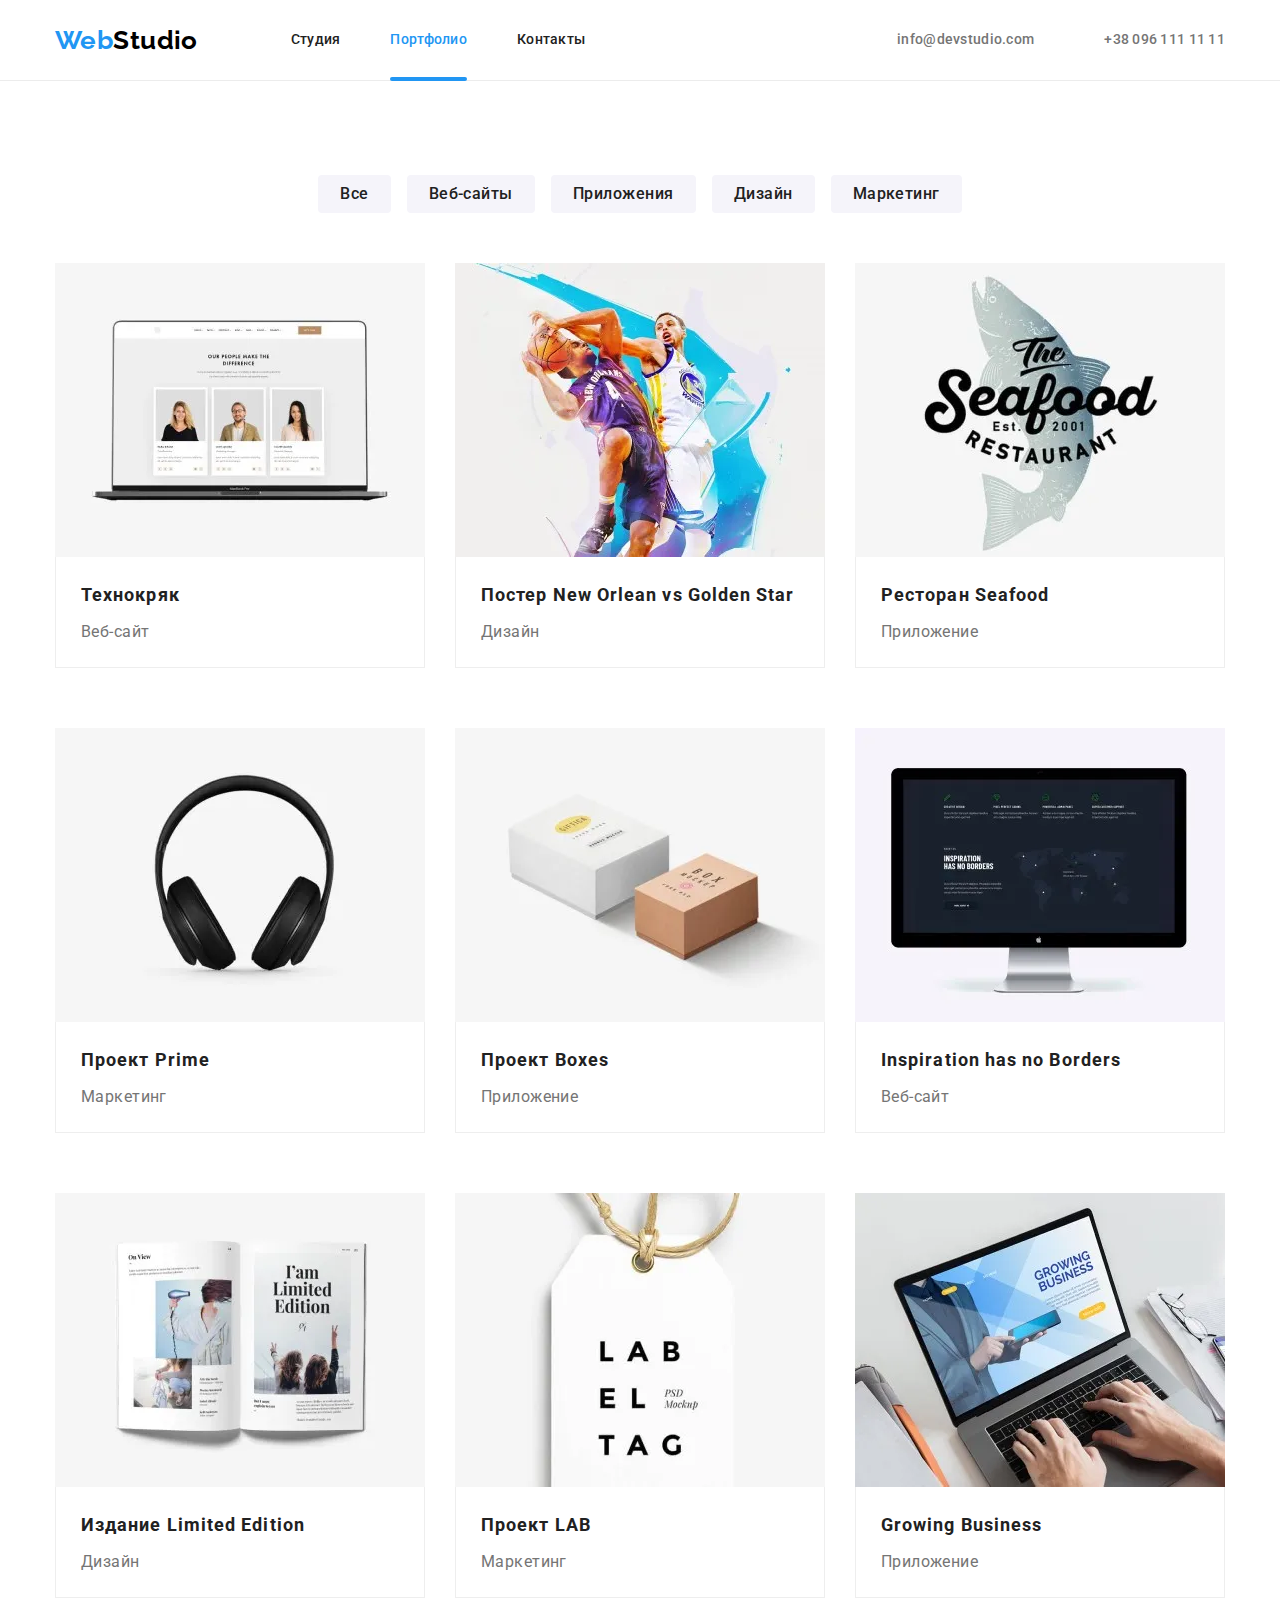
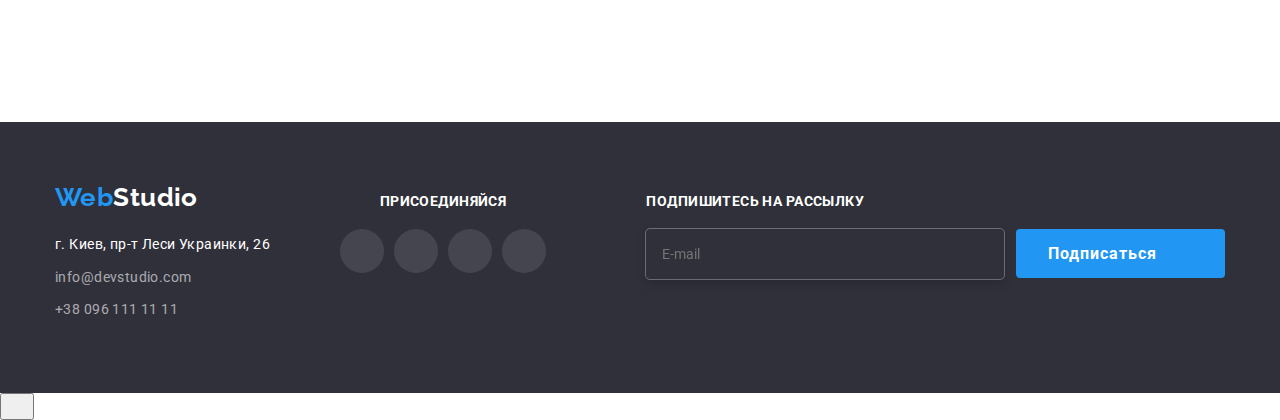
==== commit 8927ad4e: "fix" ====
--- a/portfolio.html
+++ b/portfolio.html
@@ -1,546 +1,747 @@
 <!DOCTYPE html>
 <html lang="ru">
-
-<head>
-  <meta charset="UTF-8" />
-  <link rel="icon" href="./images/favicon.png" />
-  <meta http-equiv="X-UA-Compatible" content="IE=edge" />
-  <meta name="viewport" content="width=device-width, initial-scale=1.0" />
-  <title>Portfolio</title>
-  <!-- Fonts -->
-  <link rel="preconnect" href="https://fonts.googleapis.com" />
-  <link rel="preconnect" href="https://fonts.gstatic.com" crossorigin />
-  <link href="https://fonts.googleapis.com/css2?family=Raleway:wght@700&family=Roboto:wght@400;500;700;900&display=swap"
-    rel="stylesheet" />
-  <!-- Normalize start -->
-  <link rel="stylesheet"
-    href="https://cdnjs.cloudflare.com/ajax/libs/modern-normalize/1.1.0/modern-normalize.min.css" />
-  <!-- Custom styles -->
-  <link rel="stylesheet" href="./css/main.min.css" />
-</head>
-
-<body>
-  <!-- Header -->
-  <header class="header">
-    <div class="header-menu container">
-      <a class="site-logo link" href="./index.html">Web<span class="site-logo--header link">Studio</span>
-      </a>
-      <nav class="header-nav">
-        <ul class="header-nav__list list">
-          <li class="header-nav__item">
-            <a href="./index.html" class="header-nav__link link">Студия</a>
+  <head>
+    <meta charset="UTF-8" />
+    <link rel="icon" href="./images/favicon.png" />
+    <meta
+      name="description"
+      content="The website of the company providing services in web development"
+    />
+    <meta http-equiv="X-UA-Compatible" content="IE=edge" />
+    <meta name="viewport" content="width=device-width, initial-scale=1.0" />
+    <title>Portfolio</title>
+    <!-- Fonts -->
+    <link rel="preconnect" href="https://fonts.googleapis.com" />
+    <link rel="preconnect" href="https://fonts.gstatic.com" crossorigin />
+    <link
+      href="https://fonts.googleapis.com/css2?family=Raleway:wght@700&family=Roboto:wght@400;500;700;900&display=swap"
+      rel="stylesheet"
+    />
+    <!-- Normalize start -->
+    <link
+      rel="stylesheet"
+      href="https://cdnjs.cloudflare.com/ajax/libs/modern-normalize/1.1.0/modern-normalize.min.css"
+    />
+    <!-- Custom styles -->
+    <link rel="stylesheet" href="./css/main.min.css" />
+  </head>
+
+  <body>
+    <!-- Header -->
+    <header class="header">
+      <div class="header-menu container">
+        <a class="site-logo link" href="./index.html"
+          >Web<span class="site-logo--header link">Studio</span>
+        </a>
+        <nav class="header-nav">
+          <ul class="header-nav__list list">
+            <li class="header-nav__item">
+              <a href="./index.html" class="header-nav__link link">Студия</a>
+            </li>
+            <li class="header-nav__item">
+              <a href="./portfolio.html" class="header-nav__link header-nav__link--current link"
+                >Портфолио</a
+              >
+            </li>
+            <li class="header-nav__item">
+              <a href="#contacts" class="header-nav__link link">Контакты</a>
+            </li>
+          </ul>
+        </nav>
+        <ul class="header-contacts list">
+          <li class="header-contacts--list">
+            <a href="mailto:info@devstudio.com" class="header-contacts__link link"
+              ><svg class="header-contacts__icon" width="16" height="12">
+                <use href="./images/icons.svg#mail"></use></svg
+              >info@devstudio.com</a
+            >
           </li>
-          <li class="header-nav__item">
-            <a href="./portfolio.html" class="header-nav__link header-nav__link--current link">Портфолио</a>
+          <li class="header-contacts--list">
+            <a href="tel:+380961111111" class="header-contacts__link link"
+              ><svg class="header-contacts__icon" width="10" height="16">
+                <use href="./images/icons.svg#phone"></use></svg
+              >+38 096 111 11 11</a
+            >
           </li>
-          <li class="header-nav__item"><a href="#" class="header-nav__link link">Контакты</a></li>
         </ul>
-      </nav>
-      <ul class="header-contacts list">
-        <li class="header-contacts--list">
-          <a href="mailto:info@devstudio.com" class="header-contacts__link link"><svg class="header-contacts__icon"
-              width="16" height="12">
-              <use href="./images/icons.svg#mail"></use>
-            </svg>info@devstudio.com</a>
-        </li>
-        <li class="header-contacts--list">
-          <a href="tel:+380961111111" class="header-contacts__link link"><svg class="header-contacts__icon" width="10"
-              height="16">
-              <use href="./images/icons.svg#phone"></use>
-            </svg>+38 096 111 11 11</a>
-        </li>
-      </ul>
-      <!-- Header mobil menu-->
-      <nav class="header-nav__mobile">
-        <div class="header__burger js-toggle-menu">
-          <span></span>
-        </div>
-        <div class="header-nav__mobile--menu js-menu-container" id="mobil-menu">
-          <ul class="header-nav__mobile--list list">
-            <li class="header-nav__mobile--item">
-              <a href="./index.html" class="header-nav__mobile--link link">Студия</a>
-            </li>
-            <li class="header-nav__mobile--item">
-              <a href="./portfolio.html" class="header-nav__mobile--link link">Портфолио</a>
-            </li>
-            <li class="header-nav__mobile--item">
-              <a href="#" class="header-nav__mobile--link link">Контакты</a>
+        <!-- Header mobil menu-->
+        <nav class="header-nav__mobile">
+          <div class="header__burger js-toggle-menu">
+            <span></span>
+          </div>
+          <div class="header-nav__mobile--menu js-menu-container" id="mobil-menu">
+            <ul class="header-nav__mobile--list list">
+              <li class="header-nav__mobile--item">
+                <a href="./index.html" class="header-nav__mobile--link link">Студия</a>
+              </li>
+              <li class="header-nav__mobile--item">
+                <a href="./portfolio.html" class="header-nav__mobile--link link">Портфолио</a>
+              </li>
+              <li class="header-nav__mobile--item">
+                <a href="#contacts" class="header-nav__mobile--link link">Контакты</a>
+              </li>
+            </ul>
+            <ul class="header-nav__mobile--contacts-list list">
+              <li class="header-nav__mobile--contacts-item">
+                <a href="mailto:info@devstudio.com" class="header-nav__mobile--contacts-mail link"
+                  >info@devstudio.com</a
+                >
+              </li>
+              <li class="header-nav__mobile--contacts-item">
+                <a href="tel:+380961111111" class="header-nav__mobile--contacts-tel link"
+                  >+38 096 111 11 11</a
+                >
+              </li>
+            </ul>
+            <ul class="mobile-social__menu list">
+              <li class="mobile-item__social">
+                <a class="mobile-link__social link" href="">Instagram</a>
+              </li>
+              <li class="mobile-item__social">
+                <a class="mobile-link__social link" href="">Twitter</a>
+              </li>
+              <li class="mobile-item__social">
+                <a class="mobile-link__social link" href="">Facebook</a>
+              </li>
+              <li class="mobile-item__social">
+                <a class="mobile-link__social link" href="">LinkedIn</a>
+              </li>
+            </ul>
+          </div>
+        </nav>
+      </div>
+    </header>
+
+    <!-- Main -->
+    <main>
+      <section class="section">
+        <div class="container">
+          <h1 class="visually-hidden">Портфолио</h1>
+
+          <ul class="portfolio-list__button list">
+            <li class="portfolio-item__button">
+              <button class="portfolio-button button_type_All" type="button" data-filter="all">
+                Все
+              </button>
+            </li>
+            <li class="portfolio-item__button">
+              <button class="portfolio-button button_type_Web" type="button" data-filter="web">
+                Веб-сайты
+              </button>
+            </li>
+            <li class="portfolio-item__button">
+              <button class="portfolio-button button_type_App" type="button" data-filter="app">
+                Приложения
+              </button>
+            </li>
+            <li class="portfolio-item__button">
+              <button
+                class="portfolio-button button_type_Design"
+                type="button"
+                data-filter="design"
+              >
+                Дизайн
+              </button>
+            </li>
+            <li class="portfolio-item__button">
+              <button
+                class="portfolio-button button_type_Marketing"
+                type="button"
+                data-filter="marketing"
+              >
+                Маркетинг
+              </button>
             </li>
           </ul>
-          <ul class="header-nav__mobile--contacts-list list">
-            <li class="header-nav__mobile--contacts-item">
-              <a href="mailto:info@devstudio.com" class="header-nav__mobile--contacts-mail link">info@devstudio.com</a>
-            </li>
-            <li class="header-nav__mobile--contacts-item">
-              <a href="tel:+380961111111" class="header-nav__mobile--contacts-tel link">+38 096 111 11 11</a>
-            </li>
-          </ul>
-          <ul class="mobile-social__menu list">
-            <li class="mobile-item__social">
-              <a class="mobile-link__social link" href="">Instagram</a>
-            </li>
-            <li class="mobile-item__social">
-              <a class="mobile-link__social link" href="">Twitter</a>
-            </li>
-            <li class="mobile-item__social">
-              <a class="mobile-link__social link" href="">Facebook</a>
-            </li>
-            <li class="mobile-item__social">
-              <a class="mobile-link__social link" href="">LinkedIn</a>
+
+          <ul class="portfolio-list list">
+            <li class="portfolio-item web">
+              <a class="portfolio-link link" href="">
+                <div class="portfolio-product__thumb">
+                  <picture>
+                    <!-- desktop screen -->
+                    <source
+                      media="(min-width: 1200px)"
+                      srcset="
+                        ./images/Portfolio/img-1@1x_lg.webp 1x,
+                        ./images/Portfolio/img-1@2x_lg.webp 2x
+                      "
+                      type="image/webp"
+                    />
+
+                    <!-- tablet screen -->
+                    <source
+                      media="(min-width: 768px)"
+                      srcset="
+                        ./images/Portfolio/img-1@1x_md.webp 1x,
+                        ./images/Portfolio/img-1@2x_md.webp 2x
+                      "
+                      type="image/webp"
+                    />
+
+                    <!-- mobile screen -->
+                    <source
+                      media="(max-width: 767px)"
+                      srcset="
+                        ./images/Portfolio/img-1@1x_sm.webp 1x,
+                        ./images/Portfolio/img-1@2x_sm.webp 2x
+                      "
+                      type="image/webp"
+                    />
+                    <img
+                      src="./images/Portfolio/img-1@1x_lg.webp"
+                      alt="Технокряк"
+                      width="450"
+                      height="294"
+                    />
+                  </picture>
+                  <div class="portfolio-product__overlay">
+                    <p class="portfolio-review">
+                      Ресурс предлагает комплексные предложения с разным уровнем функционала и
+                      сервисов. Все это позволит посетителю получить исчерпывающие сведения о
+                      компании или частном лице.
+                    </p>
+                  </div>
+                </div>
+                <div class="portfolio-container current">
+                  <h2 class="portfolio-title">Технокряк</h2>
+                  <p class="portfolio-examples">Веб-сайт</p>
+                </div>
+              </a>
+            </li>
+            <li class="portfolio-item design">
+              <a href="" class="portfolio-link link">
+                <div class="portfolio-product__thumb">
+                  <picture>
+                    <!-- desktop screen -->
+                    <source
+                      media="(min-width: 1200px)"
+                      srcset="
+                        ./images/Portfolio/img-2@1x_lg.webp 1x,
+                        ./images/Portfolio/img-2@2x_lg.webp 2x
+                      "
+                      type="image/webp"
+                    />
+
+                    <!-- tablet screen -->
+                    <source
+                      media="(min-width: 768px)"
+                      srcset="
+                        ./images/Portfolio/img-2@1x_md.webp 1x,
+                        ./images/Portfolio/img-2@2x_md.webp 2x
+                      "
+                      type="image/webp"
+                    />
+
+                    <!-- mobile screen -->
+                    <source
+                      media="(max-width: 767px)"
+                      srcset="
+                        ./images/Portfolio/img-2@1x_sm.webp 1x,
+                        ./images/Portfolio/img-2@2x_sm.webp 2x
+                      "
+                      type="image/webp"
+                    />
+                    <img
+                      src="./images/Portfolio/img-2@1x_lg.webp"
+                      alt="Дизайн"
+                      width="450"
+                      height="294"
+                    />
+                  </picture>
+                  <div class="portfolio-product__overlay">
+                    <p class="portfolio-review">
+                      Ресурс предлагает комплексные предложения с разным уровнем функционала и
+                      сервисов. Все это позволит посетителю получить исчерпывающие сведения о
+                      компании или частном лице.
+                    </p>
+                  </div>
+                </div>
+                <div class="portfolio-container">
+                  <h2 class="portfolio-title">Постер New Orlean vs Golden Star</h2>
+                  <p class="portfolio-examples">Дизайн</p>
+                </div>
+              </a>
+            </li>
+            <li class="portfolio-item app">
+              <a href="" class="portfolio-link link">
+                <div class="portfolio-product__thumb">
+                  <picture>
+                    <!-- desktop screen -->
+                    <source
+                      media="(min-width: 1200px)"
+                      srcset="
+                        ./images/Portfolio/img-3@1x_lg.webp 1x,
+                        ./images/Portfolio/img-3@2x_lg.webp 2x
+                      "
+                      type="image/webp"
+                    />
+
+                    <!-- tablet screen -->
+                    <source
+                      media="(min-width: 768px)"
+                      srcset="
+                        ./images/Portfolio/img-3@1x_md.webp 1x,
+                        ./images/Portfolio/img-3@2x_md.webp 2x
+                      "
+                      type="image/webp"
+                    />
+
+                    <!-- mobile screen -->
+                    <source
+                      media="(max-width: 767px)"
+                      srcset="
+                        ./images/Portfolio/img-3@1x_sm.webp 1x,
+                        ./images/Portfolio/img-3@2x_sm.webp 2x
+                      "
+                      type="image/webp"
+                    />
+                    <img
+                      src="./images/Portfolio/img-3@1x_lg.webp"
+                      alt="Ресторан Seafood"
+                      width="450"
+                      height="294"
+                    />
+                  </picture>
+                  <div class="portfolio-product__overlay">
+                    <p class="portfolio-review">
+                      Ресурс предлагает комплексные предложения с разным уровнем функционала и
+                      сервисов. Все это позволит посетителю получить исчерпывающие сведения о
+                      компании или частном лице.
+                    </p>
+                  </div>
+                </div>
+                <div class="portfolio-container">
+                  <h2 class="portfolio-title">Ресторан Seafood</h2>
+                  <p class="portfolio-examples">Приложение</p>
+                </div>
+              </a>
+            </li>
+            <li class="portfolio-item marketing">
+              <a href="" class="portfolio-link link">
+                <div class="portfolio-product__thumb">
+                  <picture>
+                    <!-- desktop screen -->
+                    <source
+                      media="(min-width: 1200px)"
+                      srcset="
+                        ./images/Portfolio/img-4@1x_lg.webp 1x,
+                        ./images/Portfolio/img-4@2x_lg.webp 2x
+                      "
+                      type="image/webp"
+                    />
+
+                    <!-- tablet screen -->
+                    <source
+                      media="(min-width: 768px)"
+                      srcset="
+                        ./images/Portfolio/img-4@1x_md.webp 1x,
+                        ./images/Portfolio/img-4@2x_md.webp 2x
+                      "
+                      type="image/webp"
+                    />
+
+                    <!-- mobile screen -->
+                    <source
+                      media="(max-width: 767px)"
+                      srcset="
+                        ./images/Portfolio/img-4@1x_sm.webp 1x,
+                        ./images/Portfolio/img-4@2x_sm.webp 2x
+                      "
+                      type="image/webp"
+                    />
+                    <img
+                      src="./images/Portfolio/img-4@1x_lg.webp"
+                      alt="Проект Prime"
+                      width="450"
+                      height="294"
+                    />
+                  </picture>
+                  <div class="portfolio-product__overlay">
+                    <p class="portfolio-review">
+                      Ресурс предлагает комплексные предложения с разным уровнем функционала и
+                      сервисов. Все это позволит посетителю получить исчерпывающие сведения о
+                      компании или частном лице.
+                    </p>
+                  </div>
+                </div>
+                <div class="portfolio-container">
+                  <h2 class="portfolio-title">Проект Prime</h2>
+                  <p class="portfolio-examples">Маркетинг</p>
+                </div>
+              </a>
+            </li>
+            <li class="portfolio-item app">
+              <a href="" class="portfolio-link link">
+                <div class="portfolio-product__thumb">
+                  <picture>
+                    <!-- desktop screen -->
+                    <source
+                      media="(min-width: 1200px)"
+                      srcset="
+                        ./images/Portfolio/img-5@1x_lg.webp 1x,
+                        ./images/Portfolio/img-5@2x_lg.webp 2x
+                      "
+                      type="image/webp"
+                    />
+
+                    <!-- tablet screen -->
+                    <source
+                      media="(min-width: 768px)"
+                      srcset="
+                        ./images/Portfolio/img-5@1x_md.webp 1x,
+                        ./images/Portfolio/img-5@2x_md.webp 2x
+                      "
+                      type="image/webp"
+                    />
+
+                    <!-- mobile screen -->
+                    <source
+                      media="(max-width: 767px)"
+                      srcset="
+                        ./images/Portfolio/img-5@1x_sm.webp 1x,
+                        ./images/Portfolio/img-5@2x_sm.webp 2x
+                      "
+                      type="image/webp"
+                    />
+                    <img
+                      src="./images/Portfolio/img-5@1x_lg.webp"
+                      alt="Проект Boxes"
+                      width="450"
+                      height="294"
+                    />
+                  </picture>
+                  <div class="portfolio-product__overlay">
+                    <p class="portfolio-review">
+                      Ресурс предлагает комплексные предложения с разным уровнем функционала и
+                      сервисов. Все это позволит посетителю получить исчерпывающие сведения о
+                      компании или частном лице.
+                    </p>
+                  </div>
+                </div>
+                <div class="portfolio-container">
+                  <h2 class="portfolio-title">Проект Boxes</h2>
+                  <p class="portfolio-examples">Приложение</p>
+                </div>
+              </a>
+            </li>
+            <li class="portfolio-item web">
+              <a href="" class="portfolio-link link">
+                <div class="portfolio-product__thumb">
+                  <picture>
+                    <!-- desktop screen -->
+                    <source
+                      media="(min-width: 1200px)"
+                      srcset="
+                        ./images/Portfolio/img-6@1x_lg.webp 1x,
+                        ./images/Portfolio/img-6@2x_lg.webp 2x
+                      "
+                      type="image/webp"
+                    />
+
+                    <!-- tablet screen -->
+                    <source
+                      media="(min-width: 768px)"
+                      srcset="
+                        ./images/Portfolio/img-6@1x_md.webp 1x,
+                        ./images/Portfolio/img-6@2x_md.webp 2x
+                      "
+                      type="image/webp"
+                    />
+
+                    <!-- mobile screen -->
+                    <source
+                      media="(max-width: 767px)"
+                      srcset="
+                        ./images/Portfolio/img-6@1x_sm.webp 1x,
+                        ./images/Portfolio/img-6@2x_sm.webp 2x
+                      "
+                      type="image/webp"
+                    />
+                    <img
+                      src="./images/Portfolio/img-6@1x_lg.webp"
+                      alt="Inspiration has no Borders"
+                      width="450"
+                      height="294"
+                    />
+                  </picture>
+                  <div class="portfolio-product__overlay">
+                    <p class="portfolio-review">
+                      Ресурс предлагает комплексные предложения с разным уровнем функционала и
+                      сервисов. Все это позволит посетителю получить исчерпывающие сведения о
+                      компании или частном лице.
+                    </p>
+                  </div>
+                </div>
+                <div class="portfolio-container">
+                  <h2 class="portfolio-title">Inspiration has no Borders</h2>
+                  <p class="portfolio-examples">Веб-сайт</p>
+                </div>
+              </a>
+            </li>
+            <li class="portfolio-item design">
+              <a href="" class="portfolio-link link">
+                <div class="portfolio-product__thumb">
+                  <picture>
+                    <!-- desktop screen -->
+                    <source
+                      media="(min-width: 1200px)"
+                      srcset="
+                        ./images/Portfolio/img-7@1x_lg.webp 1x,
+                        ./images/Portfolio/img-7@2x_lg.webp 2x
+                      "
+                      type="image/webp"
+                    />
+
+                    <!-- tablet screen -->
+                    <source
+                      media="(min-width: 768px)"
+                      srcset="
+                        ./images/Portfolio/img-7@1x_md.webp 1x,
+                        ./images/Portfolio/img-7@2x_md.webp 2x
+                      "
+                      type="image/webp"
+                    />
+
+                    <!-- mobile screen -->
+                    <source
+                      media="(max-width: 767px)"
+                      srcset="
+                        ./images/Portfolio/img-7@1x_sm.webp 1x,
+                        ./images/Portfolio/img-7@2x_sm.webp 2x
+                      "
+                      type="image/webp"
+                    />
+                    <img
+                      src="./images/Portfolio/img-7@1x_lg.webp"
+                      alt="Издание Limited Edition"
+                      width="450"
+                      height="294"
+                    />
+                  </picture>
+                  <div class="portfolio-product__overlay">
+                    <p class="portfolio-review">
+                      Ресурс предлагает комплексные предложения с разным уровнем функционала и
+                      сервисов. Все это позволит посетителю получить исчерпывающие сведения о
+                      компании или частном лице.
+                    </p>
+                  </div>
+                </div>
+                <div class="portfolio-container">
+                  <h2 class="portfolio-title">Издание Limited Edition</h2>
+                  <p class="portfolio-examples">Дизайн</p>
+                </div>
+              </a>
+            </li>
+            <li class="portfolio-item marketing">
+              <a href="" class="portfolio-link link">
+                <div class="portfolio-product__thumb">
+                  <picture>
+                    <!-- desktop screen -->
+                    <source
+                      media="(min-width: 1200px)"
+                      srcset="
+                        ./images/Portfolio/img-8@1x_lg.webp 1x,
+                        ./images/Portfolio/img-8@2x_lg.webp 2x
+                      "
+                      type="image/webp"
+                    />
+
+                    <!-- tablet screen -->
+                    <source
+                      media="(min-width: 768px)"
+                      srcset="
+                        ./images/Portfolio/img-8@1x_md.webp 1x,
+                        ./images/Portfolio/img-8@2x_md.webp 2x
+                      "
+                      type="image/webp"
+                    />
+
+                    <!-- mobile screen -->
+                    <source
+                      media="(max-width: 767px)"
+                      srcset="
+                        ./images/Portfolio/img-8@1x_sm.webp 1x,
+                        ./images/Portfolio/img-8@2x_sm.webp 2x
+                      "
+                      type="image/webp"
+                    />
+                    <img
+                      src="./images/Portfolio/img-8@1x_lg.webp"
+                      alt="Проект LAB"
+                      width="450"
+                      height="294"
+                    />
+                  </picture>
+                  <div class="portfolio-product__overlay">
+                    <p class="portfolio-review">
+                      Ресурс предлагает комплексные предложения с разным уровнем функционала и
+                      сервисов. Все это позволит посетителю получить исчерпывающие сведения о
+                      компании или частном лице.
+                    </p>
+                  </div>
+                </div>
+                <div class="portfolio-container">
+                  <h2 class="portfolio-title">Проект LAB</h2>
+                  <p class="portfolio-examples">Маркетинг</p>
+                </div>
+              </a>
+            </li>
+            <li class="portfolio-item app">
+              <a href="" class="portfolio-link link">
+                <div class="portfolio-product__thumb">
+                  <picture>
+                    <!-- desktop screen -->
+                    <source
+                      media="(min-width: 1200px)"
+                      srcset="
+                        ./images/Portfolio/img-9@1x_lg.webp 1x,
+                        ./images/Portfolio/img-9@2x_lg.webp 2x
+                      "
+                      type="image/webp"
+                    />
+
+                    <!-- tablet screen -->
+                    <source
+                      media="(min-width: 768px)"
+                      srcset="
+                        ./images/Portfolio/img-9@1x_md.webp 1x,
+                        ./images/Portfolio/img-9@2x_md.webp 2x
+                      "
+                      type="image/webp"
+                    />
+
+                    <!-- mobile screen -->
+                    <source
+                      media="(max-width: 767px)"
+                      srcset="
+                        ./images/Portfolio/img-9@1x_sm.webp 1x,
+                        ./images/Portfolio/img-9@2x_sm.webp 2x
+                      "
+                      type="image/webp"
+                    />
+                    <img
+                      src="./images/Portfolio/img-9@1x_lg.webp"
+                      alt="Growing Business"
+                      width="450"
+                      height="294"
+                    />
+                  </picture>
+                  <div class="portfolio-product__overlay">
+                    <p class="portfolio-review">
+                      Ресурс предлагает комплексные предложения с разным уровнем функционала и
+                      сервисов. Все это позволит посетителю получить исчерпывающие сведения о
+                      компании или частном лице.
+                    </p>
+                  </div>
+                </div>
+                <div class="portfolio-container">
+                  <h2 class="portfolio-title">Growing Business</h2>
+                  <p class="portfolio-examples">Приложение</p>
+                </div>
+              </a>
             </li>
           </ul>
         </div>
-      </nav>
-    </div>
-  </header>
-
-  <!-- Main -->
-  <main>
-    <section class="section">
-      <div class="container">
-        <h1 class="visually-hidden">Портфолио</h1>
-
-        <ul class="portfolio-list__button list">
-          <li class="portfolio-item__button">
-            <button class="portfolio-button button_type_All" type="button" data-filter="all">
-              Все
+      </section>
+    </main>
+
+    <!-- Footer -->
+    <footer class="footer" id="contacts">
+      <div class="container footer-container">
+        <div class="footer-container__contacts">
+          <a class="site-logo" href="./index.html"
+            >Web<span class="site-logo--footer">Studio</span>
+          </a>
+          <address class="footer__address">
+            <ul class="footer-list__adress list">
+              <li class="footer-item">
+                <a
+                  href="https://bit.ly/3pXMvUd"
+                  class="footer-link link"
+                  target="_blank"
+                  rel="noopener noreferrer"
+                  >г. Киев, пр-т Леси Украинки, 26</a
+                >
+              </li>
+              <li class="footer-item">
+                <a href="mailto:info@devstudio.com" class="footer-item__link link"
+                  >info@devstudio.com</a
+                >
+              </li>
+              <li class="footer-item">
+                <a href="tel:+380961111111" class="footer-item__link link">+38 096 111 11 11</a>
+              </li>
+            </ul>
+          </address>
+        </div>
+
+        <div class="footer-container__social">
+          <p class="footer-social__title--social">присоединяйся</p>
+          <ul class="footer-social__list list">
+            <li class="footer-social__item">
+              <a class="footer-social__link" href="">
+                <svg class="footer-social__icon" width="20" height="20">
+                  <use href="./images/icons.svg#instagram"></use>
+                </svg>
+              </a>
+            </li>
+            <li class="footer-social__item">
+              <a class="footer-social__link" href="">
+                <svg class="footer-social__icon" width="20" height="20">
+                  <use href="./images/icons.svg#twitter"></use>
+                </svg>
+              </a>
+            </li>
+            <li class="footer-social__item">
+              <a class="footer-social__link" href="">
+                <svg class="footer-social__icon" width="20" height="20">
+                  <use href="./images/icons.svg#facebook"></use>
+                </svg>
+              </a>
+            </li>
+            <li class="footer-social__item">
+              <a class="footer-social__link" href="">
+                <svg class="footer-social__icon" width="20" height="20">
+                  <use href="./images/icons.svg#linkedin"></use>
+                </svg>
+              </a>
+            </li>
+          </ul>
+        </div>
+        <div class="footer-container__newsletter">
+          <p class="footer-title__newsletter">Подпишитесь на рассылку</p>
+          <form class="footer-form__newsletter">
+            <input
+              class="footer-input__newsletter"
+              type="email"
+              name="email"
+              id="email-footer"
+              placeholder="E-mail"
+              required
+            />
+            <button class="button-style button-with-icon" type="submit">
+              Подписаться
+              <svg class="footer-icon__newsletter" width="24" height="24">
+                <use href="./images/icons.svg#send"></use>
+              </svg>
             </button>
-          </li>
-          <li class="portfolio-item__button">
-            <button class="portfolio-button button_type_Web" type="button" data-filter="web">
-              Веб-сайты
-            </button>
-          </li>
-          <li class="portfolio-item__button">
-            <button class="portfolio-button button_type_App" type="button" data-filter="app">
-              Приложения
-            </button>
-          </li>
-          <li class="portfolio-item__button">
-            <button class="portfolio-button button_type_Design" type="button" data-filter="design">
-              Дизайн
-            </button>
-          </li>
-          <li class="portfolio-item__button">
-            <button class="portfolio-button button_type_Marketing" type="button" data-filter="marketing">
-              Маркетинг
-            </button>
-          </li>
-        </ul>
-
-        <ul class="portfolio-list list">
-          <li class="portfolio-item web">
-            <a class="portfolio-link link" href="">
-              <div class="portfolio-product__thumb">
-                <picture>
-                  <!-- desktop screen -->
-                  <source media="(min-width: 1200px)" srcset="
-                        ./images/Portfolio/img-1@1x_lg.webp 1x,
-                        ./images/Portfolio/img-1@2x_lg.webp 2x
-                      " type="image/webp" />
-
-                  <!-- tablet screen -->
-                  <source media="(min-width: 768px)" srcset="
-                        ./images/Portfolio/img-1@1x_md.webp 1x,
-                        ./images/Portfolio/img-1@2x_md.webp 2x
-                      " type="image/webp" />
-
-                  <!-- mobile screen -->
-                  <source media="(max-width: 767px)" srcset="
-                        ./images/Portfolio/img-1@1x_sm.webp 1x,
-                        ./images/Portfolio/img-1@2x_sm.webp 2x
-                      " type="image/webp" />
-                  <img src="./images/Portfolio/img-1@1x_lg.webp" alt="Технокряк" width="450" height="294" />
-                </picture>
-                <div class="portfolio-product__overlay">
-                  <p class="portfolio-review">
-                    Ресурс предлагает комплексные предложения с разным уровнем функционала и
-                    сервисов. Все это позволит посетителю получить исчерпывающие сведения о
-                    компании или частном лице.
-                  </p>
-                </div>
-              </div>
-              <div class="portfolio-container current">
-                <h2 class="portfolio-title">Технокряк</h2>
-                <p class="portfolio-examples">Веб-сайт</p>
-              </div>
-            </a>
-          </li>
-          <li class="portfolio-item design">
-            <a href="" class="portfolio-link link">
-              <div class="portfolio-product__thumb">
-                <picture>
-                  <!-- desktop screen -->
-                  <source media="(min-width: 1200px)" srcset="
-                        ./images/Portfolio/img-2@1x_lg.webp 1x,
-                        ./images/Portfolio/img-2@2x_lg.webp 2x
-                      " type="image/webp" />
-
-                  <!-- tablet screen -->
-                  <source media="(min-width: 768px)" srcset="
-                        ./images/Portfolio/img-2@1x_md.webp 1x,
-                        ./images/Portfolio/img-2@2x_md.webp 2x
-                      " type="image/webp" />
-
-                  <!-- mobile screen -->
-                  <source media="(max-width: 767px)" srcset="
-                        ./images/Portfolio/img-2@1x_sm.webp 1x,
-                        ./images/Portfolio/img-2@2x_sm.webp 2x
-                      " type="image/webp" />
-                  <img src="./images/Portfolio/img-2@1x_lg.webp" alt="Дизайн" width="450" height="294" />
-                </picture>
-                <div class="portfolio-product__overlay">
-                  <p class="portfolio-review">
-                    Ресурс предлагает комплексные предложения с разным уровнем функционала и
-                    сервисов. Все это позволит посетителю получить исчерпывающие сведения о
-                    компании или частном лице.
-                  </p>
-                </div>
-              </div>
-              <div class="portfolio-container">
-                <h2 class="portfolio-title">Постер New Orlean vs Golden Star</h2>
-                <p class="portfolio-examples">Дизайн</p>
-              </div>
-            </a>
-          </li>
-          <li class="portfolio-item app">
-            <a href="" class="portfolio-link link">
-              <div class="portfolio-product__thumb">
-                <picture>
-                  <!-- desktop screen -->
-                  <source media="(min-width: 1200px)" srcset="
-                        ./images/Portfolio/img-3@1x_lg.webp 1x,
-                        ./images/Portfolio/img-3@2x_lg.webp 2x
-                      " type="image/webp" />
-
-                  <!-- tablet screen -->
-                  <source media="(min-width: 768px)" srcset="
-                        ./images/Portfolio/img-3@1x_md.webp 1x,
-                        ./images/Portfolio/img-3@2x_md.webp 2x
-                      " type="image/webp" />
-
-                  <!-- mobile screen -->
-                  <source media="(max-width: 767px)" srcset="
-                        ./images/Portfolio/img-3@1x_sm.webp 1x,
-                        ./images/Portfolio/img-3@2x_sm.webp 2x
-                      " type="image/webp" />
-                  <img src="./images/Portfolio/img-3@1x_lg.webp" alt="Ресторан Seafood" width="450" height="294" />
-                </picture>
-                <div class="portfolio-product__overlay">
-                  <p class="portfolio-review">
-                    Ресурс предлагает комплексные предложения с разным уровнем функционала и
-                    сервисов. Все это позволит посетителю получить исчерпывающие сведения о
-                    компании или частном лице.
-                  </p>
-                </div>
-              </div>
-              <div class="portfolio-container">
-                <h2 class="portfolio-title">Ресторан Seafood</h2>
-                <p class="portfolio-examples">Приложение</p>
-              </div>
-            </a>
-          </li>
-          <li class="portfolio-item marketing">
-            <a href="" class="portfolio-link link">
-              <div class="portfolio-product__thumb">
-                <picture>
-                  <!-- desktop screen -->
-                  <source media="(min-width: 1200px)" srcset="
-                        ./images/Portfolio/img-4@1x_lg.webp 1x,
-                        ./images/Portfolio/img-4@2x_lg.webp 2x
-                      " type="image/webp" />
-
-                  <!-- tablet screen -->
-                  <source media="(min-width: 768px)" srcset="
-                        ./images/Portfolio/img-4@1x_md.webp 1x,
-                        ./images/Portfolio/img-4@2x_md.webp 2x
-                      " type="image/webp" />
-
-                  <!-- mobile screen -->
-                  <source media="(max-width: 767px)" srcset="
-                        ./images/Portfolio/img-4@1x_sm.webp 1x,
-                        ./images/Portfolio/img-4@2x_sm.webp 2x
-                      " type="image/webp" />
-                  <img src="./images/Portfolio/img-4@1x_lg.webp" alt="Проект Prime" width="450" height="294" />
-                </picture>
-                <div class="portfolio-product__overlay">
-                  <p class="portfolio-review">
-                    Ресурс предлагает комплексные предложения с разным уровнем функционала и
-                    сервисов. Все это позволит посетителю получить исчерпывающие сведения о
-                    компании или частном лице.
-                  </p>
-                </div>
-              </div>
-              <div class="portfolio-container">
-                <h2 class="portfolio-title">Проект Prime</h2>
-                <p class="portfolio-examples">Маркетинг</p>
-              </div>
-            </a>
-          </li>
-          <li class="portfolio-item app">
-            <a href="" class="portfolio-link link">
-              <div class="portfolio-product__thumb">
-                <picture>
-                  <!-- desktop screen -->
-                  <source media="(min-width: 1200px)" srcset="
-                        ./images/Portfolio/img-5@1x_lg.webp 1x,
-                        ./images/Portfolio/img-5@2x_lg.webp 2x
-                      " type="image/webp" />
-
-                  <!-- tablet screen -->
-                  <source media="(min-width: 768px)" srcset="
-                        ./images/Portfolio/img-5@1x_md.webp 1x,
-                        ./images/Portfolio/img-5@2x_md.webp 2x
-                      " type="image/webp" />
-
-                  <!-- mobile screen -->
-                  <source media="(max-width: 767px)" srcset="
-                        ./images/Portfolio/img-5@1x_sm.webp 1x,
-                        ./images/Portfolio/img-5@2x_sm.webp 2x
-                      " type="image/webp" />
-                  <img src="./images/Portfolio/img-5@1x_lg.webp" alt="Проект Boxes" width="450" height="294" />
-                </picture>
-                <div class="portfolio-product__overlay">
-                  <p class="portfolio-review">
-                    Ресурс предлагает комплексные предложения с разным уровнем функционала и
-                    сервисов. Все это позволит посетителю получить исчерпывающие сведения о
-                    компании или частном лице.
-                  </p>
-                </div>
-              </div>
-              <div class="portfolio-container">
-                <h2 class="portfolio-title">Проект Boxes</h2>
-                <p class="portfolio-examples">Приложение</p>
-              </div>
-            </a>
-          </li>
-          <li class="portfolio-item web">
-            <a href="" class="portfolio-link link">
-              <div class="portfolio-product__thumb">
-                <picture>
-                  <!-- desktop screen -->
-                  <source media="(min-width: 1200px)" srcset="
-                        ./images/Portfolio/img-6@1x_lg.webp 1x,
-                        ./images/Portfolio/img-6@2x_lg.webp 2x
-                      " type="image/webp" />
-
-                  <!-- tablet screen -->
-                  <source media="(min-width: 768px)" srcset="
-                        ./images/Portfolio/img-6@1x_md.webp 1x,
-                        ./images/Portfolio/img-6@2x_md.webp 2x
-                      " type="image/webp" />
-
-                  <!-- mobile screen -->
-                  <source media="(max-width: 767px)" srcset="
-                        ./images/Portfolio/img-6@1x_sm.webp 1x,
-                        ./images/Portfolio/img-6@2x_sm.webp 2x
-                      " type="image/webp" />
-                  <img src="./images/Portfolio/img-6@1x_lg.webp" alt="Inspiration has no Borders" width="450"
-                    height="294" />
-                </picture>
-                <div class="portfolio-product__overlay">
-                  <p class="portfolio-review">
-                    Ресурс предлагает комплексные предложения с разным уровнем функционала и
-                    сервисов. Все это позволит посетителю получить исчерпывающие сведения о
-                    компании или частном лице.
-                  </p>
-                </div>
-              </div>
-              <div class="portfolio-container">
-                <h2 class="portfolio-title">Inspiration has no Borders</h2>
-                <p class="portfolio-examples">Веб-сайт</p>
-              </div>
-            </a>
-          </li>
-          <li class="portfolio-item design">
-            <a href="" class="portfolio-link link">
-              <div class="portfolio-product__thumb">
-                <picture>
-                  <!-- desktop screen -->
-                  <source media="(min-width: 1200px)" srcset="
-                        ./images/Portfolio/img-7@1x_lg.webp 1x,
-                        ./images/Portfolio/img-7@2x_lg.webp 2x
-                      " type="image/webp" />
-
-                  <!-- tablet screen -->
-                  <source media="(min-width: 768px)" srcset="
-                        ./images/Portfolio/img-7@1x_md.webp 1x,
-                        ./images/Portfolio/img-7@2x_md.webp 2x
-                      " type="image/webp" />
-
-                  <!-- mobile screen -->
-                  <source media="(max-width: 767px)" srcset="
-                        ./images/Portfolio/img-7@1x_sm.webp 1x,
-                        ./images/Portfolio/img-7@2x_sm.webp 2x
-                      " type="image/webp" />
-                  <img src="./images/Portfolio/img-7@1x_lg.webp" alt="Издание Limited Edition" width="450"
-                    height="294" />
-                </picture>
-                <div class="portfolio-product__overlay">
-                  <p class="portfolio-review">
-                    Ресурс предлагает комплексные предложения с разным уровнем функционала и
-                    сервисов. Все это позволит посетителю получить исчерпывающие сведения о
-                    компании или частном лице.
-                  </p>
-                </div>
-              </div>
-              <div class="portfolio-container">
-                <h2 class="portfolio-title">Издание Limited Edition</h2>
-                <p class="portfolio-examples">Дизайн</p>
-              </div>
-            </a>
-          </li>
-          <li class="portfolio-item marketing">
-            <a href="" class="portfolio-link link">
-              <div class="portfolio-product__thumb">
-                <picture>
-                  <!-- desktop screen -->
-                  <source media="(min-width: 1200px)" srcset="
-                        ./images/Portfolio/img-8@1x_lg.webp 1x,
-                        ./images/Portfolio/img-8@2x_lg.webp 2x
-                      " type="image/webp" />
-
-                  <!-- tablet screen -->
-                  <source media="(min-width: 768px)" srcset="
-                        ./images/Portfolio/img-8@1x_md.webp 1x,
-                        ./images/Portfolio/img-8@2x_md.webp 2x
-                      " type="image/webp" />
-
-                  <!-- mobile screen -->
-                  <source media="(max-width: 767px)" srcset="
-                        ./images/Portfolio/img-8@1x_sm.webp 1x,
-                        ./images/Portfolio/img-8@2x_sm.webp 2x
-                      " type="image/webp" />
-                  <img src="./images/Portfolio/img-8@1x_lg.webp" alt="Проект LAB" width="450" height="294" />
-                </picture>
-                <div class="portfolio-product__overlay">
-                  <p class="portfolio-review">
-                    Ресурс предлагает комплексные предложения с разным уровнем функционала и
-                    сервисов. Все это позволит посетителю получить исчерпывающие сведения о
-                    компании или частном лице.
-                  </p>
-                </div>
-              </div>
-              <div class="portfolio-container">
-                <h2 class="portfolio-title">Проект LAB</h2>
-                <p class="portfolio-examples">Маркетинг</p>
-              </div>
-            </a>
-          </li>
-          <li class="portfolio-item app">
-            <a href="" class="portfolio-link link">
-              <div class="portfolio-product__thumb">
-                <picture>
-                  <!-- desktop screen -->
-                  <source media="(min-width: 1200px)" srcset="
-                        ./images/Portfolio/img-9@1x_lg.webp 1x,
-                        ./images/Portfolio/img-9@2x_lg.webp 2x
-                      " type="image/webp" />
-
-                  <!-- tablet screen -->
-                  <source media="(min-width: 768px)" srcset="
-                        ./images/Portfolio/img-9@1x_md.webp 1x,
-                        ./images/Portfolio/img-9@2x_md.webp 2x
-                      " type="image/webp" />
-
-                  <!-- mobile screen -->
-                  <source media="(max-width: 767px)" srcset="
-                        ./images/Portfolio/img-9@1x_sm.webp 1x,
-                        ./images/Portfolio/img-9@2x_sm.webp 2x
-                      " type="image/webp" />
-                  <img src="./images/Portfolio/img-9@1x_lg.webp" alt="Growing Business" width="450" height="294" />
-                </picture>
-                <div class="portfolio-product__overlay">
-                  <p class="portfolio-review">
-                    Ресурс предлагает комплексные предложения с разным уровнем функционала и
-                    сервисов. Все это позволит посетителю получить исчерпывающие сведения о
-                    компании или частном лице.
-                  </p>
-                </div>
-              </div>
-              <div class="portfolio-container">
-                <h2 class="portfolio-title">Growing Business</h2>
-                <p class="portfolio-examples">Приложение</p>
-              </div>
-            </a>
-          </li>
-        </ul>
+          </form>
+        </div>
       </div>
-    </section>
-  </main>
-
-  <!-- Footer -->
-  <footer class="footer">
-    <div class="container footer-container">
-      <div class="footer-container__contacts">
-        <a class="site-logo" href="./index.html">Web<span class="site-logo--footer">Studio</span>
-        </a>
-        <address class="footer__address">
-          <ul class="footer-list__adress list">
-            <li class="footer-item">
-              <a href="https://bit.ly/3pXMvUd" class="footer-link link" target="_blank" rel="noopener noreferrer">г.
-                Киев, пр-т Леси Украинки, 26</a>
-            </li>
-            <li class="footer-item">
-              <a href="mailto:info@devstudio.com" class="footer-item__link link">info@devstudio.com</a>
-            </li>
-            <li class="footer-item">
-              <a href="tel:+380961111111" class="footer-item__link link">+38 096 111 11 11</a>
-            </li>
-          </ul>
-        </address>
-      </div>
-
-      <div class="footer-container__social">
-        <p class="footer-social__title--social">присоединяйся</p>
-        <ul class="footer-social__list list">
-          <li class="footer-social__item">
-            <a class="footer-social__link" href="">
-              <svg class="footer-social__icon" width="20" height="20">
-                <use href="./images/icons.svg#instagram"></use>
-              </svg>
-            </a>
-          </li>
-          <li class="footer-social__item">
-            <a class="footer-social__link" href="">
-              <svg class="footer-social__icon" width="20" height="20">
-                <use href="./images/icons.svg#twitter"></use>
-              </svg>
-            </a>
-          </li>
-          <li class="footer-social__item">
-            <a class="footer-social__link" href="">
-              <svg class="footer-social__icon" width="20" height="20">
-                <use href="./images/icons.svg#facebook"></use>
-              </svg>
-            </a>
-          </li>
-          <li class="footer-social__item">
-            <a class="footer-social__link" href="">
-              <svg class="footer-social__icon" width="20" height="20">
-                <use href="./images/icons.svg#linkedin"></use>
-              </svg>
-            </a>
-          </li>
-        </ul>
-      </div>
-      <div class="footer-container__newsletter">
-        <p class="footer-title__newsletter">Подпишитесь на рассылку</p>
-        <form class="footer-form__newsletter">
-          <input class="footer-input__newsletter" type="email" name="email" id="email-footer" placeholder="E-mail"
-            required />
-          <button class="button-style button-with-icon" type="submit">
-            Подписаться
-            <svg class="footer-icon__newsletter" width="24" height="24">
-              <use href="./images/icons.svg#send"></use>
-            </svg>
-          </button>
-        </form>
-      </div>
-    </div>
-  </footer>
-  <script src="./js/mobile-menu.js"></script>
-  <script src="./js/radiobtn.js"></script>
-</body>
-
-</html>+    </footer>
+    <button
+      id="scrollToTopBtn"
+      class="scroll-to-top-btn"
+      id="scroll-to-top-btn"
+      title="scroll-to-top-btn"
+    >
+      <svg width="18" height="18">
+        <use href="./images/icons.svg#icon-arrow-up"></use>
+      </svg>
+    </button>
+    <script src="./js/mobile-menu.js"></script>
+    <script src="./js/radiobtn.js"></script>
+    <script src="./js/scrollUpBtn.js"></script>
+  </body>
+</html>
--- a/css/main.min.css
+++ b/css/main.min.css
@@ -1 +1 @@
-:root{--primary-font: Roboto, sans-serif;--secondary-font: Raleway, sans-serif;--primary-text-color: #757575;--title-text-color: #212121;--text-logo-color: #000000;--wite-text-color: #ffffff;--footer-text-color: rgba(255, 255, 255, 0.6);--accent-text-color: #2196f3;--accent-color: #2196f3;--accent-button-color: #188ce8;--wite-background-color: #ffffff;--button-color: #f5f4fa;--accent-background-color: #2f303a;--section-background-color: #eeeeee;--alt-section-color: #e5e5e5;--team-background-color: #f5f4fa;--social-icon-background-color: rgba(255, 255, 255, 0.1);--header-line-color: #ececec;--primary-icon-color: #afb1b8;--second-icon-color: #ffffff}.visually-hidden{position:absolute;width:1px;height:1px;margin:-1px;border:0;padding:0;white-space:nowrap;-webkit-clip-path:inset(100%);clip-path:inset(100%);clip:rect(0 0 0 0);overflow:hidden}.portfolio-product__overlay,.portfolio-link,.portfolio-button,.header-contacts__link,.header-nav__link,.modal-form__icon,.modal-form__field textarea,.modal-form__field input,.modal-button,.modal-backdrop,.header-nav__mobile--link,.button-style{-webkit-transition-duration:250ms;transition-duration:250ms;-webkit-transition-timing-function:cubic-bezier(0.4, 0, 0.2, 1);transition-timing-function:cubic-bezier(0.4, 0, 0.2, 1)}.list{list-style:none;margin:0;padding:0}.link{text-decoration:none}h1,h2,h3,h4,h5,h6,p{margin:0}img{display:block;max-width:100%;height:auto}body{background-color:var(--wite-background-color);color:var(--primary-text-color);font-family:var(--primary-font);font-size:14px;letter-spacing:.03em}@media screen and (min-width: 1200px){.section{padding-top:94px;padding-bottom:94px}}.container{padding-left:15px;padding-right:15px;margin-left:auto;margin-right:auto}@media screen and (max-width: 1199px){.container{padding-top:60px;padding-bottom:60px}}@media screen and (min-width: 480px){.container{width:480px}}@media screen and (min-width: 768px){.container{width:768px}}@media screen and (min-width: 1200px){.container{width:1200px}}.site-logo{display:block;color:var(--accent-text-color);font-family:var(--secondary-font);font-weight:700;font-size:24px;line-height:1.1923076923;text-decoration:none}@media screen and (min-width: 1200px){.site-logo{font-size:26px}}.site-logo--header{color:var(--text-logo-color)}.site-logo--footer{color:var(--wite-text-color)}.button-style{font-family:Roboto;font-weight:700;font-size:16px;line-height:1.87;letter-spacing:.06em;text-align:center;background-color:var(--accent-text-color);color:var(--wite-text-color);cursor:pointer;border-radius:4px;padding:10px 32px;min-width:200px;border:0;-webkit-transition-property:background-color;transition-property:background-color}.button-style.button-submit{-webkit-box-shadow:0px 4px 4px rgba(0,0,0,.15);box-shadow:0px 4px 4px rgba(0,0,0,.15)}.button-style.button-with-icon{display:-webkit-box;display:-ms-flexbox;display:flex;-webkit-box-align:center;-ms-flex-align:center;align-items:center;-webkit-box-pack:center;-ms-flex-pack:center;justify-content:center}.button-style:hover,.button-style:focus{background-color:var(--accent-button-color)}.header-nav__mobile{display:block}@media screen and (min-width: 768px){.header-nav__mobile{display:none}}.header__burger{position:relative;z-index:1000;width:24px;height:16px;-webkit-transition:all .3s ease 0s;transition:all .3s ease 0s}.header__burger::before,.header__burger::after,.header__burger span{content:"";background-color:var(--primary-text-color);position:absolute;width:100%;height:2px;left:0;-webkit-transition:all .3s ease 0s;transition:all .3s ease 0s}.header__burger::before{top:0}.header__burger::after{bottom:0}.header__burger span{top:7px}.header__burger.active span{-webkit-transform:scale(0);transform:scale(0)}.header__burger.active::before{-webkit-transform:rotate(45deg);transform:rotate(45deg);top:6.5px}.header__burger.active::after{-webkit-transform:rotate(-45deg);transform:rotate(-45deg);bottom:6.5px}@media screen and (min-width: 768px){.header__burger{display:none}}.header-nav__mobile--menu{-webkit-transform:translateX(100%);transform:translateX(100%);pointer-events:none;z-index:500;position:fixed;overflow-y:scroll;top:0;left:0;width:100vw;height:100vh;background-color:var(--wite-background-color);padding:48px 40px;-webkit-transition-property:-webkit-transform;transition-property:-webkit-transform;transition-property:transform;transition-property:transform, -webkit-transform;-webkit-transition:-webkit-transform .5s cubic-bezier(0.77, 0.2, 0.05, 1);transition:-webkit-transform .5s cubic-bezier(0.77, 0.2, 0.05, 1);transition:transform .5s cubic-bezier(0.77, 0.2, 0.05, 1);transition:transform .5s cubic-bezier(0.77, 0.2, 0.05, 1), -webkit-transform .5s cubic-bezier(0.77, 0.2, 0.05, 1)}.header-nav__mobile--menu.active{display:-webkit-box;display:-ms-flexbox;display:flex;-webkit-box-orient:vertical;-webkit-box-direction:normal;-ms-flex-direction:column;flex-direction:column;-webkit-transform:translateX(0);transform:translateX(0);pointer-events:auto}@media screen and (min-width: 768px){.header-nav__mobile--menu{display:none}}.header-nav__mobile--list{margin-bottom:180px}.header-nav__mobile--item{margin-bottom:32px}.header-nav__mobile--item:last-child{margin-bottom:0}.header-nav__mobile--link{font-weight:500;font-size:40px;line-height:1.175;letter-spacing:.02em;color:var(--title-text-color);-webkit-transition-property:color;transition-property:color}.header-nav__mobile--link:hover,.header-nav__mobile--link:focus{color:var(--accent-text-color)}.header-nav__mobile--contacts-mail{font-weight:500;font-size:34px;line-height:1.1764705882;letter-spacing:.02em;color:var(--accent-text-color)}@media screen and (max-width: 420px){.header-nav__mobile--contacts-mail{font-size:26px;line-height:1.8}}.header-nav__mobile--contacts-tel{font-weight:500;font-size:24px;line-height:1.1666666667;letter-spacing:.02em;color:var(--primary-text-color)}@media screen and (max-width: 420px){.header-nav__mobile--contacts-tel{font-size:24px;line-height:1.8}}.header-nav__mobile--contacts-item{margin-bottom:32px}.mobile-social__menu{display:-webkit-box;display:-ms-flexbox;display:flex}@media screen and (max-width: 420px){.mobile-social__menu{-ms-flex-wrap:wrap;flex-wrap:wrap;gap:20px}}.mobile-link__social{font-weight:500;font-size:18px;line-height:1.2222222222;letter-spacing:.02em;padding:0 10px;color:var(--accent-text-color)}.mobile-item__social{border-right:1px solid rgba(33,33,33,.2)}.mobile-item__social:last-child{border-right:none}.modal-backdrop{position:fixed;overflow-y:scroll;z-index:2000;top:0;left:0;width:100%;height:100%;background-color:rgba(0,0,0,.2);opacity:1;-webkit-transition-property:opacity;transition-property:opacity}.modal-backdrop.is-hidden{opacity:0;pointer-events:none}.modal-window{position:absolute;top:50%;left:50%;-webkit-transform:translate(-50%, -50%);transform:translate(-50%, -50%);padding:40px;background-color:var(--wite-background-color);-webkit-box-shadow:0px 1px 3px rgba(0,0,0,.12),0px 1px 1px rgba(0,0,0,.14),0px 2px 1px rgba(0,0,0,.2);box-shadow:0px 1px 3px rgba(0,0,0,.12),0px 1px 1px rgba(0,0,0,.14),0px 2px 1px rgba(0,0,0,.2);border-radius:4px}.modal-button{display:-webkit-box;display:-ms-flexbox;display:flex;-webkit-box-align:center;-ms-flex-align:center;align-items:center;-webkit-box-pack:center;-ms-flex-pack:center;justify-content:center;position:absolute;width:30px;height:30px;top:8px;right:8px;padding:0;border:1px solid rgba(0,0,0,.1);border-radius:50%;background-color:var(--wite-background-color);margin-right:auto;cursor:pointer;-webkit-transition-property:fill;transition-property:fill}.modal-button:hover{fill:var(--accent-color)}.modal-button__icon--close{color:currentColor}.modal-title{font-weight:700;font-size:14px;line-height:1.2857142857;text-align:center;color:var(--title-text-color);margin-bottom:12px}@media screen and (min-width: 480px){.modal-title{font-size:20px;line-height:1.15}}.modal-form{width:100%;margin-left:auto;margin-right:auto}.modal-form__field{position:relative;display:-webkit-box;display:-ms-flexbox;display:flex;-webkit-box-orient:vertical;-webkit-box-direction:normal;-ms-flex-direction:column;flex-direction:column;margin-bottom:10px}.modal-form__field:nth-child(4){margin-bottom:0}.modal-form__field label{font-size:12px;line-height:1.1666666667;letter-spacing:.01em;margin-bottom:4px}.modal-form__field input{margin:0;height:40px;padding:12px 42px;border:1px solid rgba(33,33,33,.2);border-radius:4px;cursor:pointer;-webkit-transition-property:border-color,outline-color;transition-property:border-color,outline-color}.modal-form__field input:focus~.modal-form__icon{fill:var(--accent-color)}.modal-form__field input:focus{outline-color:var(--accent-color)}.modal-form__field textarea{-webkit-transition-property:outline-color;transition-property:outline-color}.modal-form__field textarea:focus{outline-color:var(--accent-color)}.checkbox-input{position:absolute;-webkit-appearance:none;-moz-appearance:none;appearance:none}.label{display:-webkit-inline-box;display:-ms-inline-flexbox;display:inline-flex;-webkit-box-align:center;-ms-flex-align:center;align-items:center;font-size:12px;line-height:1.1666666667;width:100%}@media screen and (min-width: 1200px){.label{font-size:14px;line-height:1.7142857143}}.checkbox-link{font-size:12px;line-height:1.1666666667;text-align:center;-webkit-text-decoration:revert;text-decoration:revert;color:var(--accent-text-color)}@media screen and (min-width: 1200px){.checkbox-link{font-size:14px;line-height:1.7142857143;margin-left:5px}}.checkbox-icon{display:-webkit-inline-box;display:-ms-inline-flexbox;display:inline-flex;margin:0;padding:0;border:none;background-color:rgba(0,0,0,0);margin-right:5px}.checkbox-icon_checked{display:none}.checkbox-input:checked+.checkbox-icon .checkbox-icon_checked{display:block}.modal-form__icon{position:absolute;top:50%;left:12px;fill:var(--title-text-color);-webkit-transition-property:fill;transition-property:fill}.modal-form__field--comment{resize:none;height:120px;padding:12px 16px;border:1px solid rgba(33,33,33,.2);border-radius:4px}.modal-form__field--comment:-moz-placeholder-shown{font-size:12px;line-height:1.1666666667;letter-spacing:.01em;color:rgba(117,117,117,.5)}.modal-form__field--comment:-ms-input-placeholder{font-size:12px;line-height:1.1666666667;letter-spacing:.01em;color:rgba(117,117,117,.5)}.modal-form__field--comment:placeholder-shown{font-size:12px;line-height:1.1666666667;letter-spacing:.01em;color:rgba(117,117,117,.5)}.modal-checkbox{display:-webkit-box;display:-ms-flexbox;display:flex;-webkit-box-pack:center;-ms-flex-pack:center;justify-content:center;-webkit-box-align:stretch;-ms-flex-align:stretch;align-items:stretch;padding:0;margin-bottom:30px;margin-top:20px}.modal-checkbox input{margin-right:8px}.modal-bottom__container{display:-webkit-box;display:-ms-flexbox;display:flex;-webkit-box-pack:center;-ms-flex-pack:center;justify-content:center}.header{border-bottom:1px solid var(--header-line-color);position:relative}.header-menu{padding-bottom:16px;padding-top:16px;display:-webkit-box;display:-ms-flexbox;display:flex;-webkit-box-pack:justify;-ms-flex-pack:justify;justify-content:space-between;-webkit-box-align:center;-ms-flex-align:center;align-items:center}@media(min-width: 768px)and (max-width: 1199.98px){.header-menu{display:-webkit-box;display:-ms-flexbox;display:flex;padding-bottom:0;padding-top:0}}@media screen and (min-width: 1200px){.header-menu{display:-webkit-box;display:-ms-flexbox;display:flex;-webkit-box-align:center;-ms-flex-align:center;align-items:center;padding-bottom:0;padding-top:0}}.header-nav{display:none}@media(min-width: 768px)and (max-width: 1199.98px){.header-nav{display:block}}@media screen and (min-width: 1200px){.header-nav{display:-webkit-box;display:-ms-flexbox;display:flex;-webkit-box-align:center;-ms-flex-align:center;align-items:center;margin-left:93px}}@media(min-width: 768px)and (max-width: 1199.98px){.header-nav__list{display:-webkit-box;display:-ms-flexbox;display:flex;gap:50px;margin-left:88px;margin-right:84px}}@media screen and (min-width: 1200px){.header-nav__list{display:-webkit-box;display:-ms-flexbox;display:flex;gap:50px}}.header-nav__link{display:block;padding-top:32px;padding-bottom:32px;color:var(--title-text-color);font-weight:500;line-height:1.14;letter-spacing:.02em;-webkit-transition-property:color;transition-property:color}.header-nav__link:hover,.header-nav__link:focus{color:var(--accent-text-color)}.header-nav__link--current{position:relative;color:var(--accent-text-color)}.header-nav__link--current::after{content:"";position:absolute;left:0;bottom:0;display:block;-webkit-transform:translateY(1px);transform:translateY(1px);width:100%;height:4px;border-radius:2px;background-color:var(--accent-color)}.header-contacts{display:none}@media(min-width: 768px)and (max-width: 1199.98px){.header-contacts{display:-webkit-box;display:-ms-flexbox;display:flex;-webkit-box-orient:vertical;-webkit-box-direction:normal;-ms-flex-direction:column;flex-direction:column;-webkit-box-pack:center;-ms-flex-pack:center;justify-content:center}}@media screen and (min-width: 1200px){.header-contacts{display:-webkit-box;display:-ms-flexbox;display:flex;margin-left:auto}}.header-contacts--list:first-child{margin-right:50px}@media(min-width: 768px)and (max-width: 1199.98px){.header-contacts--list:first-child{margin-right:0}}.header-contacts__link{padding-top:32px;padding-bottom:32px;display:-webkit-box;display:-ms-flexbox;display:flex;-webkit-box-align:center;-ms-flex-align:center;align-items:center;color:var(--primary-text-color);font-weight:500;line-height:1.14;letter-spacing:.02em;-webkit-transition-property:color;transition-property:color}.header-contacts__link:hover,.header-contacts__link:focus{color:var(--accent-text-color)}@media(min-width: 768px)and (max-width: 1199.98px){.header-contacts__link{padding-top:5px;padding-bottom:5px;font-size:12px;line-height:1.14;letter-spacing:.02em}}.header-contacts__icon{margin-right:10px;fill:currentColor}.hero-title{font-size:26px;line-height:1.6153846154;color:var(--wite-text-color);font-weight:900;letter-spacing:.06em;text-transform:uppercase;margin-top:0px;margin-bottom:30px}@media screen and (min-width: 1200px){.hero-title{font-size:44px;line-height:1.3636363636}}.hero-container__text{width:85%;margin-left:auto;margin-right:auto}@media screen and (min-width: 480px){.hero-container__text{width:360px}}@media screen and (min-width: 1200px){.hero-container__text{width:696px}}.hero{margin-left:auto;margin-right:auto;background-position:center;background-size:cover;background-repeat:no-repeat;background-color:var(--accent-background-color);text-align:center;background-image:-webkit-gradient(linear, left top, right top, from(rgba(47, 48, 58, 0.4)), to(rgba(47, 48, 58, 0.4))),url(../images/Hero/hero_480@1x.webp);background-image:linear-gradient(to right, rgba(47, 48, 58, 0.4), rgba(47, 48, 58, 0.4)),url(../images/Hero/hero_480@1x.webp);max-width:480px;padding-top:58px;padding-bottom:58px}@media(min-device-pixel-ratio: 2),(-webkit-min-device-pixel-ratio: 2),(min-resolution: 192dpi),(min-resolution: 2dppx){.hero{background-image:-webkit-gradient(linear, left top, right top, from(rgba(47, 48, 58, 0.4)), to(rgba(47, 48, 58, 0.4))),url(../images/Hero/hero_480@2x.webp);background-image:linear-gradient(to right, rgba(47, 48, 58, 0.4), rgba(47, 48, 58, 0.4)),url(../images/Hero/hero_480@2x.webp)}}@media screen and (min-width: 768px){.hero{max-width:768px;padding-top:58px;padding-bottom:58px;background-image:-webkit-gradient(linear, left top, right top, from(rgba(47, 48, 58, 0.4)), to(rgba(47, 48, 58, 0.4))),url(../images/Hero/hero_768@1x.webp);background-image:linear-gradient(to right, rgba(47, 48, 58, 0.4), rgba(47, 48, 58, 0.4)),url(../images/Hero/hero_768@1x.webp)}}@media screen and (min-width: 768px)and (min-device-pixel-ratio: 2),screen and (min-width: 768px)and (-webkit-min-device-pixel-ratio: 2),screen and (min-width: 768px)and (min-resolution: 192dpi),screen and (min-width: 768px)and (min-resolution: 2dppx){.hero{background-image:-webkit-gradient(linear, left top, right top, from(rgba(47, 48, 58, 0.4)), to(rgba(47, 48, 58, 0.4))),url(../images/Hero/hero_768@2x.webp);background-image:linear-gradient(to right, rgba(47, 48, 58, 0.4), rgba(47, 48, 58, 0.4)),url(../images/Hero/hero_768@2x.webp)}}@media screen and (min-width: 1200px){.hero{padding-top:200px;padding-bottom:200px;background-image:-webkit-gradient(linear, left top, right top, from(rgba(47, 48, 58, 0.4)), to(rgba(47, 48, 58, 0.4))),url(../images/Hero/hero_1200@1x.webp);background-image:linear-gradient(to right, rgba(47, 48, 58, 0.4), rgba(47, 48, 58, 0.4)),url(../images/Hero/hero_1200@1x.webp);max-width:1600px}}@media screen and (min-width: 1200px)and (min-device-pixel-ratio: 2),screen and (min-width: 1200px)and (-webkit-min-device-pixel-ratio: 2),screen and (min-width: 1200px)and (min-resolution: 192dpi),screen and (min-width: 1200px)and (min-resolution: 2dppx){.hero{background-image:-webkit-gradient(linear, left top, right top, from(rgba(47, 48, 58, 0.4)), to(rgba(47, 48, 58, 0.4))),url(../images/Hero/hero_1200@2x.webp);background-image:linear-gradient(to right, rgba(47, 48, 58, 0.4), rgba(47, 48, 58, 0.4)),url(../images/Hero/hero_1200@2x.webp)}}@media(min-width: 768px)and (max-width: 1199.98px){.peculiarities-list{display:-webkit-box;display:-ms-flexbox;display:flex;-ms-flex-wrap:wrap;flex-wrap:wrap;gap:30px;-webkit-box-pack:center;-ms-flex-pack:center;justify-content:center}}@media screen and (min-width: 1200px){.peculiarities-list{display:-webkit-box;display:-ms-flexbox;display:flex;gap:30px}}.peculiarities-title{font-style:normal;font-weight:700;font-size:14px;line-height:1.14;letter-spacing:.03em;color:var(--title-text-color);text-transform:uppercase;text-align:center;margin-top:30px;margin-bottom:10px}@media screen and (min-width: 768px){.peculiarities-title{text-align:start}}.peculiarities-container__icon{height:120px;background-color:var(--button-color);border-radius:4px;-webkit-box-align:center;-ms-flex-align:center;align-items:center;display:-webkit-box;display:-ms-flexbox;display:flex;-webkit-box-pack:center;-ms-flex-pack:center;justify-content:center}.peculiarities-icon{width:70px;height:70px;fill:currentColor}.peculiarities-container{margin-left:auto;margin-right:auto;width:100%;margin-bottom:30px}.peculiarities-container:last-child{margin-bottom:0}@media screen and (min-width: 768px){.peculiarities-container{width:354px;margin-bottom:0}}@media screen and (min-width: 1200px){.peculiarities-container{width:270px}}.peculiarities-text{line-height:1.71;margin-top:0;margin-bottom:0}.work{padding-top:0}.work-title{font-weight:700;font-size:36px;line-height:1.16;text-align:center;color:var(--title-text-color);margin-top:0;margin-bottom:50px}@media screen and (min-width: 1200px){.work-list{display:-webkit-box;display:-ms-flexbox;display:flex;gap:30px}}.work-item{position:relative}.work-text{position:absolute;bottom:0;-webkit-box-pack:center;-ms-flex-pack:center;justify-content:center;-webkit-box-align:center;-ms-flex-align:center;align-items:center;display:-webkit-box;display:-ms-flexbox;display:flex;width:100%;height:70px;background-color:rgba(47,48,58,.8);font-weight:700;line-height:1.1428571429;text-align:center;text-transform:uppercase;color:var(--wite-text-color)}.team-title{font-weight:700;font-size:28px;line-height:1.1785714286;text-align:center;color:var(--title-text-color);margin-top:0;margin-bottom:50px}@media screen and (min-width: 1200px){.team-title{font-size:36px;line-height:1.16}}.team-section{background-color:var(--team-background-color)}.team-list{display:-webkit-box;display:-ms-flexbox;display:flex;gap:30px;-ms-flex-wrap:wrap;flex-wrap:wrap}@media screen and (min-width: 1200px){.team-list{-ms-flex-wrap:nowrap;flex-wrap:nowrap}}.team-item{background:var(--wite-background-color);-webkit-box-shadow:0px 1px 3px rgba(0,0,0,.12),0px 1px 1px rgba(0,0,0,.14),0px 2px 1px rgba(0,0,0,.2);box-shadow:0px 1px 3px rgba(0,0,0,.12),0px 1px 1px rgba(0,0,0,.14),0px 2px 1px rgba(0,0,0,.2);border-radius:0px 0px 4px 4px}@media screen and (max-width: 767px){.team-item{margin-bottom:30px;max-width:450px}}@media screen and (min-width: 768px)and (max-width: 1199px){.team-item{width:calc((100% - 30px)/2)}}@media screen and (min-width: 1200px){.team-item{margin-bottom:30px;max-width:270px}}.team-container{padding-top:30px;padding-bottom:30px}.team-name{font-weight:500;font-size:16px;line-height:1.18;text-align:center;color:var(--title-text-color);margin-bottom:10px}.team-profession{font-size:16px;line-height:1.18;text-align:center;margin-bottom:16px}.team-icon__list{display:-webkit-box;display:-ms-flexbox;display:flex;-webkit-box-pack:center;-ms-flex-pack:center;justify-content:center;gap:10px}.team-link__social{display:-webkit-box;display:-ms-flexbox;display:flex;-webkit-box-align:center;-ms-flex-align:center;align-items:center;-webkit-box-pack:center;-ms-flex-pack:center;justify-content:center;width:44px;height:44px;border-radius:50%;color:var(--primary-icon-color);-webkit-transition-property:background-color,color;transition-property:background-color,color;-webkit-transition-duration:250ms;transition-duration:250ms;-webkit-transition-timing-function:cubic-bezier(0.4, 0, 0.2, 1);transition-timing-function:cubic-bezier(0.4, 0, 0.2, 1)}.team-link__social:hover,.team-link__social:focus{background-color:var(--accent-color);color:var(--second-icon-color)}.team-icon{fill:currentColor;-webkit-transition-property:fill;transition-property:fill;-webkit-transition-duration:250ms;transition-duration:250ms;-webkit-transition-timing-function:cubic-bezier(0.4, 0, 0.2, 1);transition-timing-function:cubic-bezier(0.4, 0, 0.2, 1)}.team-icon:hover,.team-icon:focus{fill:var(--wite-text-color)}.clients-title{font-size:28px;line-height:1.1785714286;font-weight:700;text-align:center;color:var(--title-text-color);margin-top:0;margin-bottom:50px}@media screen and (min-width: 1200px){.clients-title{font-size:36px;line-height:1.1666666667}}.clients-list{display:-webkit-box;display:-ms-flexbox;display:flex;-ms-flex-wrap:wrap;flex-wrap:wrap;gap:30px}@media screen and (min-width: 768px){.clients-list{display:-webkit-box;display:-ms-flexbox;display:flex;-ms-flex-wrap:wrap;flex-wrap:wrap;gap:30px}}@media screen and (min-width: 1200px){.clients-list{display:-webkit-box;display:-ms-flexbox;display:flex;-webkit-box-pack:center;-ms-flex-pack:center;justify-content:center;gap:30px}}.client-icon{fill:currentColor}.client-item{width:calc((100% - 30px)/2);height:92px}@media screen and (min-width: 768px){.client-item{width:calc((100% - 90px)/3);height:92px}}@media screen and (min-width: 1200px){.client-item{width:170px;height:92px}}.clients-link{display:-webkit-box;display:-ms-flexbox;display:flex;-webkit-box-pack:center;-ms-flex-pack:center;justify-content:center;-webkit-box-align:center;-ms-flex-align:center;align-items:center;color:var(--primary-icon-color);width:100%;height:100%;border-radius:4px;border:1px solid var(--primary-icon-color);-webkit-transition-property:border-color,color;transition-property:border-color,color;-webkit-transition-duration:250ms;transition-duration:250ms;-webkit-transition-timing-function:cubic-bezier(0.4, 0, 0.2, 1);transition-timing-function:cubic-bezier(0.4, 0, 0.2, 1)}.clients-link:hover,.clients-link:focus{color:var(--accent-color);border-color:var(--accent-color)}.portfolio-list__button{display:-webkit-box;display:-ms-flexbox;display:flex;-ms-flex-wrap:wrap;flex-wrap:wrap;-webkit-box-pack:start;-ms-flex-pack:start;justify-content:flex-start;gap:15px 8px;margin-bottom:30px}@media screen and (min-width: 768px){.portfolio-list__button{display:-webkit-box;display:-ms-flexbox;display:flex;margin-right:auto;margin-left:auto;-webkit-box-pack:center;-ms-flex-pack:center;justify-content:center}}@media screen and (min-width: 1200px){.portfolio-list__button{display:-webkit-box;display:-ms-flexbox;display:flex;margin-right:auto;margin-left:auto;-webkit-box-pack:center;-ms-flex-pack:center;justify-content:center;margin-bottom:50px}}.portfolio-item__button{margin-right:8px}.portfolio-item__button:last-child{margin-right:0}.portfolio-button{font-family:inherit;color:var(--title-text-color);background-color:var(--button-color);font-weight:500;font-size:16px;line-height:1.62;text-align:center;cursor:pointer;letter-spacing:.03em;border-radius:4px;padding:6px 22px;border:0;-webkit-transition-property:background-color,color,-webkit-box-shadow;transition-property:background-color,color,-webkit-box-shadow;transition-property:background-color,color,box-shadow;transition-property:background-color,color,box-shadow,-webkit-box-shadow}.portfolio-button:hover,.portfolio-button:focus{color:var(--wite-text-color);background-color:var(--accent-color);-webkit-box-shadow:0px 3px 1px rgba(0,0,0,.1),0px 1px 2px rgba(0,0,0,.08),0px 2px 2px rgba(0,0,0,.12);box-shadow:0px 3px 1px rgba(0,0,0,.1),0px 1px 2px rgba(0,0,0,.08),0px 2px 2px rgba(0,0,0,.12)}.portfolio-title{font-weight:700;font-size:18px;line-height:2;letter-spacing:.06em;color:var(--title-text-color);margin-bottom:4px}@media screen and (min-width: 768px){.portfolio-list{display:-webkit-box;display:-ms-flexbox;display:flex;-ms-flex-wrap:wrap;flex-wrap:wrap;gap:30px}}.hide{display:none}.portfolio-item{margin-bottom:30px;-webkit-transition:.5s all;transition:.5s all}.portfolio-item:last-child{margin-bottom:0}@media screen and (min-width: 768px){.portfolio-item{-ms-flex-preferred-size:calc((100% - 30px)/2);flex-basis:calc((100% - 30px)/2)}}@media screen and (min-width: 1200px){.portfolio-item{-ms-flex-preferred-size:calc((100% - 60px)/3);flex-basis:calc((100% - 60px)/3)}}.portfolio-link{display:block;-webkit-transition-property:-webkit-box-shadow;transition-property:-webkit-box-shadow;transition-property:box-shadow;transition-property:box-shadow, -webkit-box-shadow}.portfolio-link:hover,.portfolio-link:focus{-webkit-box-shadow:0px 1px 1px rgba(0,0,0,.12),0px 4px 4px rgba(0,0,0,.06),1px 4px 6px rgba(0,0,0,.16);box-shadow:0px 1px 1px rgba(0,0,0,.12),0px 4px 4px rgba(0,0,0,.06),1px 4px 6px rgba(0,0,0,.16)}.portfolio-link:hover .portfolio-product__overlay,.portfolio-link:focus .portfolio-product__overlay{-webkit-transform:translateY(0);transform:translateY(0)}.portfolio-product__thumb{position:relative;overflow:hidden}.portfolio-product__overlay{position:absolute;top:0;left:0;width:100%;height:100%;background:rgba(33,150,243,.9);-webkit-transform:translateY(101%);transform:translateY(101%);-webkit-transition-property:-webkit-transform;transition-property:-webkit-transform;transition-property:transform;transition-property:transform, -webkit-transform}.portfolio-review{font-weight:400;font-size:18px;line-height:1.5555555556;text-align:center;color:var(--wite-text-color)}@media screen and (max-width: 400px){.portfolio-review{font-size:14px;line-height:1.5714285714;padding:30px 24px}}@media screen and (min-width: 401px)and (max-width: 480px){.portfolio-review{padding:35px 24px}}@media screen and (min-width: 481px)and (max-width: 1199px){.portfolio-review{padding:35px 24px}}@media screen and (min-width: 1200px){.portfolio-review{padding:63px 24px}}.portfolio-container{border:1px solid var(--section-background-color);border-top:none;padding:20px 25px}@media screen and (min-width: 768px)and (max-width: 1199px){.portfolio-container.current{padding-bottom:56px}}.portfolio-examples{line-height:1.87;font-size:16px;color:var(--primary-text-color);margin-right:auto;margin-left:auto}.footer{background-color:var(--accent-background-color);padding-top:0;padding-bottom:0}@media screen and (min-width: 1200px){.footer{padding-top:60px;padding-bottom:60px}}.footer__address{margin-top:20px}.footer-list__address{display:-webkit-box;display:-ms-flexbox;display:flex;-webkit-box-orient:vertical;-webkit-box-direction:normal;-ms-flex-direction:column;flex-direction:column;-webkit-box-align:center;-ms-flex-align:center;align-items:center}.footer-container__contacts{display:-webkit-box;display:-ms-flexbox;display:flex;-webkit-box-orient:vertical;-webkit-box-direction:normal;-ms-flex-direction:column;flex-direction:column;text-align:center;margin-bottom:60px}@media screen and (min-width: 1200px){.footer-container__contacts{text-align:left;margin-bottom:0}}.footer-item{margin-bottom:9px}.footer-item:last-child{margin-bottom:0}.footer-link{line-height:1.71;color:var(--wite-text-color);font-style:normal;-webkit-transition-property:color;transition-property:color;-webkit-transition-duration:250ms;transition-duration:250ms;-webkit-transition-timing-function:cubic-bezier(0.4, 0, 0.2, 1);transition-timing-function:cubic-bezier(0.4, 0, 0.2, 1)}.footer-link:hover,.footer-link:focus{color:var(--accent-text-color)}.footer-item__link{font-style:normal;line-height:1.71;color:var(--footer-text-color);-webkit-transition-property:color;transition-property:color;-webkit-transition-duration:250ms;transition-duration:250ms;-webkit-transition-timing-function:cubic-bezier(0.4, 0, 0.2, 1);transition-timing-function:cubic-bezier(0.4, 0, 0.2, 1)}.footer-item__link:hover,.footer-item__link:focus{color:var(--accent-text-color)}.footer-container__social{display:-webkit-box;display:-ms-flexbox;display:flex;-webkit-box-orient:vertical;-webkit-box-direction:normal;-ms-flex-direction:column;flex-direction:column;-webkit-box-align:center;-ms-flex-align:center;align-items:center;margin-left:0px;margin-bottom:60px}@media screen and (min-width: 768px){.footer-container__social{text-align:center;margin-left:165px}}@media screen and (min-width: 1200px){.footer-container__social{margin-left:70px}}@media(min-width: 480px)and (max-width: 767.98px){.footer-container{display:-webkit-box;display:-ms-flexbox;display:flex;-webkit-box-orient:vertical;-webkit-box-direction:normal;-ms-flex-direction:column;flex-direction:column;-webkit-box-align:center;-ms-flex-align:center;align-items:center}}@media screen and (min-width: 768px){.footer-container{display:-webkit-box;display:-ms-flexbox;display:flex;-ms-flex-wrap:wrap;flex-wrap:wrap;-webkit-box-pack:center;-ms-flex-pack:center;justify-content:center;-webkit-box-align:baseline;-ms-flex-align:baseline;align-items:baseline}}@media screen and (min-width: 1200px){.footer-container{display:-webkit-box;display:-ms-flexbox;display:flex;-webkit-box-align:baseline;-ms-flex-align:baseline;align-items:baseline}}.footer-social__title--social{font-weight:700;font-size:14px;line-height:1.1428571429;letter-spacing:.03em;text-transform:uppercase;color:var(--wite-text-color);margin-bottom:20px}.footer-social__item{display:-webkit-box;display:-ms-flexbox;display:flex}.footer-social__list{display:-webkit-box;display:-ms-flexbox;display:flex;gap:10px}.footer-social__link{display:-webkit-box;display:-ms-flexbox;display:flex;-webkit-box-align:center;-ms-flex-align:center;align-items:center;-webkit-box-pack:center;-ms-flex-pack:center;justify-content:center;width:44px;height:44px;border-radius:50%;border:0;gap:10px;background-color:var(--social-icon-background-color);-webkit-transition-property:background-color,fill;transition-property:background-color,fill;-webkit-transition-duration:250ms;transition-duration:250ms;-webkit-transition-timing-function:cubic-bezier(0.4, 0, 0.2, 1);transition-timing-function:cubic-bezier(0.4, 0, 0.2, 1)}.footer-social__link:hover,.footer-social__link:focus{background-color:var(--accent-color)}.footer-social__icon{fill:var(--wite-background-color)}.footer-container__newsletter{display:-webkit-box;display:-ms-flexbox;display:flex;-webkit-box-orient:vertical;-webkit-box-direction:normal;-ms-flex-direction:column;flex-direction:column;-webkit-box-align:center;-ms-flex-align:center;align-items:center}@media screen and (min-width: 1200px){.footer-container__newsletter{margin-left:auto;-webkit-box-align:start;-ms-flex-align:start;align-items:start}}.footer-title__newsletter{font-weight:700;font-size:14px;line-height:1.1428571429;letter-spacing:.03em;text-transform:uppercase;color:var(--wite-text-color);margin-bottom:20px}.footer-input__newsletter{height:50px;padding:15px 16px;border:0;outline:1px solid rgba(255,255,255,.3);background-color:var(--accent-background-color);-webkit-filter:drop-shadow(0px 4px 4px rgba(0, 0, 0, 0.15));filter:drop-shadow(0px 4px 4px rgba(0, 0, 0, 0.15));border-radius:4px;color:var(--wite-text-color);-webkit-transition-property:outline-color;transition-property:outline-color;-webkit-transition-duration:250ms;transition-duration:250ms;-webkit-transition-timing-function:cubic-bezier(0.4, 0, 0.2, 1);transition-timing-function:cubic-bezier(0.4, 0, 0.2, 1)}@media(min-width: 320px)and (max-width: 479.98px){.footer-input__newsletter{width:300px;margin-right:0;margin-left:0;margin-bottom:20px}}@media screen and (min-width: 480px){.footer-input__newsletter{width:450px;margin-right:0;margin-left:0;margin-bottom:20px}}@media screen and (min-width: 1200px){.footer-input__newsletter{width:358px;margin-right:12px}}.footer-input__newsletter:focus{outline-color:var(--alt-section-color)}.footer-icon__newsletter{margin-left:12px}.footer-form__newsletter{display:-webkit-box;display:-ms-flexbox;display:flex;-webkit-box-orient:vertical;-webkit-box-direction:normal;-ms-flex-direction:column;flex-direction:column;-webkit-box-align:center;-ms-flex-align:center;align-items:center}@media screen and (min-width: 1200px){.footer-form__newsletter{-webkit-box-orient:horizontal;-webkit-box-direction:normal;-ms-flex-direction:row;flex-direction:row;-webkit-box-align:start;-ms-flex-align:start;align-items:start}}/*# sourceMappingURL=main.min.css.map */+:root{--primary-font: Roboto, sans-serif;--secondary-font: Raleway, sans-serif;--primary-text-color: #757575;--title-text-color: #212121;--text-logo-color: #000000;--wite-text-color: #ffffff;--footer-text-color: rgba(255, 255, 255, 0.6);--accent-text-color: #2196f3;--accent-color: #2196f3;--accent-button-color: #188ce8;--wite-background-color: #ffffff;--button-color: #f5f4fa;--accent-background-color: #2f303a;--section-background-color: #eeeeee;--alt-section-color: #e5e5e5;--team-background-color: #f5f4fa;--social-icon-background-color: rgba(255, 255, 255, 0.1);--header-line-color: #ececec;--primary-icon-color: #afb1b8;--second-icon-color: #ffffff}.visually-hidden{position:absolute;width:1px;height:1px;margin:-1px;border:0;padding:0;white-space:nowrap;-webkit-clip-path:inset(100%);clip-path:inset(100%);clip:rect(0 0 0 0);overflow:hidden}.portfolio-product__overlay,.portfolio-link,.portfolio-button,.header-contacts__link,.header-nav__link,.modal-form__icon,.modal-form__field textarea,.modal-form__field input,.modal-button,.modal-backdrop,.header-nav__mobile--link,.button-style{-webkit-transition-duration:250ms;transition-duration:250ms;-webkit-transition-timing-function:cubic-bezier(0.4, 0, 0.2, 1);transition-timing-function:cubic-bezier(0.4, 0, 0.2, 1)}.list{list-style:none;margin:0;padding:0}.link{text-decoration:none}h1,h2,h3,h4,h5,h6,p{margin:0}img{display:block;max-width:100%;height:auto}body{background-color:var(--wite-background-color);color:var(--primary-text-color);font-family:var(--primary-font);font-size:14px;letter-spacing:.03em}@media screen and (min-width: 1200px){.section{padding-top:94px;padding-bottom:94px}}.container{padding-left:15px;padding-right:15px;margin-left:auto;margin-right:auto}@media screen and (max-width: 1199px){.container{padding-top:60px;padding-bottom:60px}}@media screen and (min-width: 480px){.container{width:480px}}@media screen and (min-width: 768px){.container{width:768px}}@media screen and (min-width: 1200px){.container{width:1200px}}.site-logo{display:block;color:var(--accent-text-color);font-family:var(--secondary-font);font-weight:700;font-size:24px;line-height:1.1923076923;text-decoration:none}@media screen and (min-width: 1200px){.site-logo{font-size:26px}}.site-logo--header{color:var(--text-logo-color)}.site-logo--footer{color:var(--wite-text-color)}.button-style{font-family:Roboto;font-weight:700;font-size:16px;line-height:1.87;letter-spacing:.06em;text-align:center;background-color:var(--accent-text-color);color:var(--wite-text-color);cursor:pointer;border-radius:4px;padding:10px 32px;min-width:200px;border:0;-webkit-transition-property:background-color;transition-property:background-color}.button-style.button-submit{-webkit-box-shadow:0px 4px 4px rgba(0,0,0,.15);box-shadow:0px 4px 4px rgba(0,0,0,.15)}.button-style.button-with-icon{display:-webkit-box;display:-ms-flexbox;display:flex;-webkit-box-align:center;-ms-flex-align:center;align-items:center;-webkit-box-pack:center;-ms-flex-pack:center;justify-content:center}.button-style:hover,.button-style:focus{background-color:var(--accent-button-color)}.header-nav__mobile{display:block}@media screen and (min-width: 768px){.header-nav__mobile{display:none}}.header__burger{position:relative;z-index:1000;width:24px;height:16px;-webkit-transition:all .3s ease 0s;transition:all .3s ease 0s}.header__burger::before,.header__burger::after,.header__burger span{content:"";background-color:var(--primary-text-color);position:absolute;width:100%;height:2px;left:0;-webkit-transition:all .3s ease 0s;transition:all .3s ease 0s}.header__burger::before{top:0}.header__burger::after{bottom:0}.header__burger span{top:7px}.header__burger.active span{-webkit-transform:scale(0);transform:scale(0)}.header__burger.active::before{-webkit-transform:rotate(45deg);transform:rotate(45deg);top:6.5px}.header__burger.active::after{-webkit-transform:rotate(-45deg);transform:rotate(-45deg);bottom:6.5px}@media screen and (min-width: 768px){.header__burger{display:none}}.header-nav__mobile--menu{-webkit-transform:translateX(100%);transform:translateX(100%);pointer-events:none;z-index:500;position:fixed;overflow-y:scroll;top:0;left:0;width:100vw;height:100vh;background-color:var(--wite-background-color);padding:48px 40px;-webkit-transition-property:-webkit-transform;transition-property:-webkit-transform;transition-property:transform;transition-property:transform, -webkit-transform;-webkit-transition:-webkit-transform .5s cubic-bezier(0.77, 0.2, 0.05, 1);transition:-webkit-transform .5s cubic-bezier(0.77, 0.2, 0.05, 1);transition:transform .5s cubic-bezier(0.77, 0.2, 0.05, 1);transition:transform .5s cubic-bezier(0.77, 0.2, 0.05, 1), -webkit-transform .5s cubic-bezier(0.77, 0.2, 0.05, 1)}.header-nav__mobile--menu.active{display:-webkit-box;display:-ms-flexbox;display:flex;-webkit-box-orient:vertical;-webkit-box-direction:normal;-ms-flex-direction:column;flex-direction:column;-webkit-transform:translateX(0);transform:translateX(0);pointer-events:auto}@media screen and (min-width: 768px){.header-nav__mobile--menu{display:none}}.header-nav__mobile--list{margin-bottom:180px}.header-nav__mobile--item{margin-bottom:32px}.header-nav__mobile--item:last-child{margin-bottom:0}.header-nav__mobile--link{font-weight:500;font-size:40px;line-height:1.175;letter-spacing:.02em;color:var(--title-text-color);-webkit-transition-property:color;transition-property:color}.header-nav__mobile--link:hover,.header-nav__mobile--link:focus{color:var(--accent-text-color)}.header-nav__mobile--contacts-mail{font-weight:500;font-size:34px;line-height:1.1764705882;letter-spacing:.02em;color:var(--accent-text-color)}@media screen and (max-width: 420px){.header-nav__mobile--contacts-mail{font-size:26px;line-height:1.8}}.header-nav__mobile--contacts-tel{font-weight:500;font-size:24px;line-height:1.1666666667;letter-spacing:.02em;color:var(--primary-text-color)}@media screen and (max-width: 420px){.header-nav__mobile--contacts-tel{font-size:24px;line-height:1.8}}.header-nav__mobile--contacts-item{margin-bottom:32px}.mobile-social__menu{display:-webkit-box;display:-ms-flexbox;display:flex}@media screen and (max-width: 420px){.mobile-social__menu{-ms-flex-wrap:wrap;flex-wrap:wrap;gap:20px}}.mobile-link__social{font-weight:500;font-size:18px;line-height:1.2222222222;letter-spacing:.02em;padding:0 10px;color:var(--accent-text-color)}.mobile-item__social{border-right:1px solid rgba(33,33,33,.2)}.mobile-item__social:last-child{border-right:none}.modal-backdrop{position:fixed;overflow-y:scroll;z-index:2000;top:0;left:0;width:100%;height:100%;background-color:rgba(0,0,0,.2);opacity:1;-webkit-transition-property:opacity;transition-property:opacity}.modal-backdrop.is-hidden{opacity:0;pointer-events:none}.modal-window{position:absolute;top:50%;left:50%;-webkit-transform:translate(-50%, -50%);transform:translate(-50%, -50%);padding:40px;background-color:var(--wite-background-color);-webkit-box-shadow:0px 1px 3px rgba(0,0,0,.12),0px 1px 1px rgba(0,0,0,.14),0px 2px 1px rgba(0,0,0,.2);box-shadow:0px 1px 3px rgba(0,0,0,.12),0px 1px 1px rgba(0,0,0,.14),0px 2px 1px rgba(0,0,0,.2);border-radius:4px}.modal-button{display:-webkit-box;display:-ms-flexbox;display:flex;-webkit-box-align:center;-ms-flex-align:center;align-items:center;-webkit-box-pack:center;-ms-flex-pack:center;justify-content:center;position:absolute;width:30px;height:30px;top:8px;right:8px;padding:0;border:1px solid rgba(0,0,0,.1);border-radius:50%;background-color:var(--wite-background-color);margin-right:auto;cursor:pointer;-webkit-transition-property:fill;transition-property:fill}.modal-button:hover{fill:var(--accent-color)}.modal-button__icon--close{color:currentColor}.modal-title{font-weight:700;font-size:14px;line-height:1.2857142857;text-align:center;color:var(--title-text-color);margin-bottom:12px}@media screen and (min-width: 480px){.modal-title{font-size:20px;line-height:1.15}}.modal-form{width:100%;margin-left:auto;margin-right:auto}.modal-form__field{position:relative;display:-webkit-box;display:-ms-flexbox;display:flex;-webkit-box-orient:vertical;-webkit-box-direction:normal;-ms-flex-direction:column;flex-direction:column;margin-bottom:10px}.modal-form__field:nth-child(4){margin-bottom:0}.modal-form__field label{font-size:12px;line-height:1.1666666667;letter-spacing:.01em;margin-bottom:4px}.modal-form__field input{margin:0;height:40px;padding:12px 42px;border:1px solid rgba(33,33,33,.2);border-radius:4px;cursor:pointer;-webkit-transition-property:border-color,outline-color;transition-property:border-color,outline-color}.modal-form__field input:focus~.modal-form__icon{fill:var(--accent-color)}.modal-form__field input:focus{outline-color:var(--accent-color)}.modal-form__field textarea{-webkit-transition-property:outline-color;transition-property:outline-color}.modal-form__field textarea:focus{outline-color:var(--accent-color)}.checkbox-input{position:absolute;-webkit-appearance:none;-moz-appearance:none;appearance:none}.label{display:-webkit-inline-box;display:-ms-inline-flexbox;display:inline-flex;-webkit-box-align:center;-ms-flex-align:center;align-items:center;font-size:12px;line-height:1.1666666667;width:100%}@media screen and (min-width: 1200px){.label{font-size:14px;line-height:1.7142857143}}.checkbox-link{font-size:12px;line-height:1.1666666667;text-align:center;-webkit-text-decoration:revert;text-decoration:revert;color:var(--accent-text-color)}@media screen and (min-width: 1200px){.checkbox-link{font-size:14px;line-height:1.7142857143;margin-left:5px}}.checkbox-icon{display:-webkit-inline-box;display:-ms-inline-flexbox;display:inline-flex;margin:0;padding:0;border:none;background-color:rgba(0,0,0,0);margin-right:5px}.checkbox-icon_checked{display:none}.checkbox-input:checked+.checkbox-icon .checkbox-icon_checked{display:block}.modal-form__icon{position:absolute;top:50%;left:12px;fill:var(--title-text-color);-webkit-transition-property:fill;transition-property:fill}.modal-form__field--comment{resize:none;height:120px;padding:12px 16px;border:1px solid rgba(33,33,33,.2);border-radius:4px}.modal-form__field--comment:-moz-placeholder-shown{font-size:12px;line-height:1.1666666667;letter-spacing:.01em;color:rgba(117,117,117,.5)}.modal-form__field--comment:-ms-input-placeholder{font-size:12px;line-height:1.1666666667;letter-spacing:.01em;color:rgba(117,117,117,.5)}.modal-form__field--comment:placeholder-shown{font-size:12px;line-height:1.1666666667;letter-spacing:.01em;color:rgba(117,117,117,.5)}.modal-checkbox{display:-webkit-box;display:-ms-flexbox;display:flex;-webkit-box-pack:center;-ms-flex-pack:center;justify-content:center;-webkit-box-align:stretch;-ms-flex-align:stretch;align-items:stretch;padding:0;margin-bottom:30px;margin-top:20px}.modal-checkbox input{margin-right:8px}.modal-bottom__container{display:-webkit-box;display:-ms-flexbox;display:flex;-webkit-box-pack:center;-ms-flex-pack:center;justify-content:center}.header{border-bottom:1px solid var(--header-line-color);position:relative}.header-menu{padding-bottom:16px;padding-top:16px;display:-webkit-box;display:-ms-flexbox;display:flex;-webkit-box-pack:justify;-ms-flex-pack:justify;justify-content:space-between;-webkit-box-align:center;-ms-flex-align:center;align-items:center}@media(min-width: 768px)and (max-width: 1199.98px){.header-menu{display:-webkit-box;display:-ms-flexbox;display:flex;padding-bottom:0;padding-top:0}}@media screen and (min-width: 1200px){.header-menu{display:-webkit-box;display:-ms-flexbox;display:flex;-webkit-box-align:center;-ms-flex-align:center;align-items:center;padding-bottom:0;padding-top:0}}.header-nav{display:none}@media(min-width: 768px)and (max-width: 1199.98px){.header-nav{display:block}}@media screen and (min-width: 1200px){.header-nav{display:-webkit-box;display:-ms-flexbox;display:flex;-webkit-box-align:center;-ms-flex-align:center;align-items:center;margin-left:93px}}@media(min-width: 768px)and (max-width: 1199.98px){.header-nav__list{display:-webkit-box;display:-ms-flexbox;display:flex;gap:50px;margin-left:88px;margin-right:84px}}@media screen and (min-width: 1200px){.header-nav__list{display:-webkit-box;display:-ms-flexbox;display:flex;gap:50px}}.header-nav__link{display:block;padding-top:32px;padding-bottom:32px;color:var(--title-text-color);font-weight:500;line-height:1.14;letter-spacing:.02em;-webkit-transition-property:color;transition-property:color}.header-nav__link:hover,.header-nav__link:focus{color:var(--accent-text-color)}.header-nav__link--current{position:relative;color:var(--accent-text-color)}.header-nav__link--current::after{content:"";position:absolute;left:0;bottom:0;display:block;-webkit-transform:translateY(1px);transform:translateY(1px);width:100%;height:4px;border-radius:2px;background-color:var(--accent-color)}.header-contacts{display:none}@media(min-width: 768px)and (max-width: 1199.98px){.header-contacts{display:-webkit-box;display:-ms-flexbox;display:flex;-webkit-box-orient:vertical;-webkit-box-direction:normal;-ms-flex-direction:column;flex-direction:column;-webkit-box-pack:center;-ms-flex-pack:center;justify-content:center}}@media screen and (min-width: 1200px){.header-contacts{display:-webkit-box;display:-ms-flexbox;display:flex;margin-left:auto}}.header-contacts--list:first-child{margin-right:50px}@media(min-width: 768px)and (max-width: 1199.98px){.header-contacts--list:first-child{margin-right:0}}.header-contacts__link{padding-top:32px;padding-bottom:32px;display:-webkit-box;display:-ms-flexbox;display:flex;-webkit-box-align:center;-ms-flex-align:center;align-items:center;color:var(--primary-text-color);font-weight:500;line-height:1.14;letter-spacing:.02em;-webkit-transition-property:color;transition-property:color}.header-contacts__link:hover,.header-contacts__link:focus{color:var(--accent-text-color)}@media(min-width: 768px)and (max-width: 1199.98px){.header-contacts__link{padding-top:5px;padding-bottom:5px;font-size:12px;line-height:1.14;letter-spacing:.02em}}.header-contacts__icon{margin-right:10px;fill:currentColor}.hero-title{font-size:26px;line-height:1.6153846154;color:var(--wite-text-color);font-weight:900;letter-spacing:.06em;text-transform:uppercase;margin-top:0px;margin-bottom:30px}@media screen and (min-width: 1200px){.hero-title{font-size:44px;line-height:1.3636363636}}.hero-container__text{width:85%;margin-left:auto;margin-right:auto}@media screen and (min-width: 480px){.hero-container__text{width:360px}}@media screen and (min-width: 1200px){.hero-container__text{width:696px}}.hero{margin-left:auto;margin-right:auto;background-position:center;background-size:cover;background-repeat:no-repeat;background-color:var(--accent-background-color);text-align:center;background-image:-webkit-gradient(linear, left top, right top, from(rgba(47, 48, 58, 0.4)), to(rgba(47, 48, 58, 0.4))),url(../images/Hero/hero_480@1x.webp);background-image:linear-gradient(to right, rgba(47, 48, 58, 0.4), rgba(47, 48, 58, 0.4)),url(../images/Hero/hero_480@1x.webp);max-width:480px;padding-top:58px;padding-bottom:58px}@media(min-device-pixel-ratio: 2),(-webkit-min-device-pixel-ratio: 2),(min-resolution: 192dpi),(min-resolution: 2dppx){.hero{background-image:-webkit-gradient(linear, left top, right top, from(rgba(47, 48, 58, 0.4)), to(rgba(47, 48, 58, 0.4))),url(../images/Hero/hero_480@2x.webp);background-image:linear-gradient(to right, rgba(47, 48, 58, 0.4), rgba(47, 48, 58, 0.4)),url(../images/Hero/hero_480@2x.webp)}}@media screen and (min-width: 768px){.hero{max-width:768px;padding-top:58px;padding-bottom:58px;background-image:-webkit-gradient(linear, left top, right top, from(rgba(47, 48, 58, 0.4)), to(rgba(47, 48, 58, 0.4))),url(../images/Hero/hero_768@1x.webp);background-image:linear-gradient(to right, rgba(47, 48, 58, 0.4), rgba(47, 48, 58, 0.4)),url(../images/Hero/hero_768@1x.webp)}}@media screen and (min-width: 768px)and (min-device-pixel-ratio: 2),screen and (min-width: 768px)and (-webkit-min-device-pixel-ratio: 2),screen and (min-width: 768px)and (min-resolution: 192dpi),screen and (min-width: 768px)and (min-resolution: 2dppx){.hero{background-image:-webkit-gradient(linear, left top, right top, from(rgba(47, 48, 58, 0.4)), to(rgba(47, 48, 58, 0.4))),url(../images/Hero/hero_768@2x.webp);background-image:linear-gradient(to right, rgba(47, 48, 58, 0.4), rgba(47, 48, 58, 0.4)),url(../images/Hero/hero_768@2x.webp)}}@media screen and (min-width: 1200px){.hero{padding-top:200px;padding-bottom:200px;background-image:-webkit-gradient(linear, left top, right top, from(rgba(47, 48, 58, 0.4)), to(rgba(47, 48, 58, 0.4))),url(../images/Hero/hero_1200@1x.webp);background-image:linear-gradient(to right, rgba(47, 48, 58, 0.4), rgba(47, 48, 58, 0.4)),url(../images/Hero/hero_1200@1x.webp);max-width:1600px}}@media screen and (min-width: 1200px)and (min-device-pixel-ratio: 2),screen and (min-width: 1200px)and (-webkit-min-device-pixel-ratio: 2),screen and (min-width: 1200px)and (min-resolution: 192dpi),screen and (min-width: 1200px)and (min-resolution: 2dppx){.hero{background-image:-webkit-gradient(linear, left top, right top, from(rgba(47, 48, 58, 0.4)), to(rgba(47, 48, 58, 0.4))),url(../images/Hero/hero_1200@2x.webp);background-image:linear-gradient(to right, rgba(47, 48, 58, 0.4), rgba(47, 48, 58, 0.4)),url(../images/Hero/hero_1200@2x.webp)}}@media(min-width: 768px)and (max-width: 1199.98px){.peculiarities-list{display:-webkit-box;display:-ms-flexbox;display:flex;-ms-flex-wrap:wrap;flex-wrap:wrap;gap:30px;-webkit-box-pack:center;-ms-flex-pack:center;justify-content:center}}@media screen and (min-width: 1200px){.peculiarities-list{display:-webkit-box;display:-ms-flexbox;display:flex;gap:30px}}.peculiarities-title{font-style:normal;font-weight:700;font-size:14px;line-height:1.14;letter-spacing:.03em;color:var(--title-text-color);text-transform:uppercase;text-align:center;margin-top:30px;margin-bottom:10px}@media screen and (min-width: 768px){.peculiarities-title{text-align:start}}.peculiarities-container__icon{height:120px;background-color:var(--button-color);border-radius:4px;-webkit-box-align:center;-ms-flex-align:center;align-items:center;display:-webkit-box;display:-ms-flexbox;display:flex;-webkit-box-pack:center;-ms-flex-pack:center;justify-content:center}.peculiarities-icon{width:70px;height:70px;fill:currentColor}.peculiarities-container{margin-left:auto;margin-right:auto;width:100%;margin-bottom:30px}.peculiarities-container:last-child{margin-bottom:0}@media screen and (min-width: 768px){.peculiarities-container{width:354px;margin-bottom:0}}@media screen and (min-width: 1200px){.peculiarities-container{width:270px}}.peculiarities-text{line-height:1.71;margin-top:0;margin-bottom:0}.work{padding-top:0}@media screen and (max-width: 1200px){.work{display:none}}.work-title{font-weight:700;font-size:36px;line-height:1.16;text-align:center;color:var(--title-text-color);margin-top:0;margin-bottom:50px}@media screen and (min-width: 1200px){.work-list{display:-webkit-box;display:-ms-flexbox;display:flex;gap:30px}}.work-item{position:relative}.work-text{position:absolute;bottom:0;-webkit-box-pack:center;-ms-flex-pack:center;justify-content:center;-webkit-box-align:center;-ms-flex-align:center;align-items:center;display:-webkit-box;display:-ms-flexbox;display:flex;width:100%;height:70px;background-color:rgba(47,48,58,.8);font-weight:700;line-height:1.1428571429;text-align:center;text-transform:uppercase;color:var(--wite-text-color)}.team-title{font-weight:700;font-size:28px;line-height:1.1785714286;text-align:center;color:var(--title-text-color);margin-top:0;margin-bottom:50px}@media screen and (min-width: 1200px){.team-title{font-size:36px;line-height:1.16}}.team-section{background-color:var(--team-background-color)}.team-list{display:-webkit-box;display:-ms-flexbox;display:flex;gap:30px;-ms-flex-wrap:wrap;flex-wrap:wrap}@media screen and (min-width: 1200px){.team-list{-ms-flex-wrap:nowrap;flex-wrap:nowrap}}.team-item{background:var(--wite-background-color);-webkit-box-shadow:0px 1px 3px rgba(0,0,0,.12),0px 1px 1px rgba(0,0,0,.14),0px 2px 1px rgba(0,0,0,.2);box-shadow:0px 1px 3px rgba(0,0,0,.12),0px 1px 1px rgba(0,0,0,.14),0px 2px 1px rgba(0,0,0,.2);border-radius:0px 0px 4px 4px}@media screen and (max-width: 767px){.team-item{margin-bottom:30px;max-width:450px}}@media screen and (min-width: 768px)and (max-width: 1199px){.team-item{width:calc((100% - 30px)/2)}}@media screen and (min-width: 1200px){.team-item{margin-bottom:30px;max-width:270px}}.team-container{padding-top:30px;padding-bottom:30px}.team-name{font-weight:500;font-size:16px;line-height:1.18;text-align:center;color:var(--title-text-color);margin-bottom:10px}.team-profession{font-size:16px;line-height:1.18;text-align:center;margin-bottom:16px}.team-icon__list{display:-webkit-box;display:-ms-flexbox;display:flex;-webkit-box-pack:center;-ms-flex-pack:center;justify-content:center;gap:10px}.team-link__social{display:-webkit-box;display:-ms-flexbox;display:flex;-webkit-box-align:center;-ms-flex-align:center;align-items:center;-webkit-box-pack:center;-ms-flex-pack:center;justify-content:center;width:44px;height:44px;border-radius:50%;color:var(--primary-icon-color);-webkit-transition-property:background-color,color;transition-property:background-color,color;-webkit-transition-duration:250ms;transition-duration:250ms;-webkit-transition-timing-function:cubic-bezier(0.4, 0, 0.2, 1);transition-timing-function:cubic-bezier(0.4, 0, 0.2, 1)}.team-link__social:hover,.team-link__social:focus{background-color:var(--accent-color);color:var(--second-icon-color)}.team-icon{fill:currentColor;-webkit-transition-property:fill;transition-property:fill;-webkit-transition-duration:250ms;transition-duration:250ms;-webkit-transition-timing-function:cubic-bezier(0.4, 0, 0.2, 1);transition-timing-function:cubic-bezier(0.4, 0, 0.2, 1)}.team-icon:hover,.team-icon:focus{fill:var(--wite-text-color)}.clients-title{font-size:28px;line-height:1.1785714286;font-weight:700;text-align:center;color:var(--title-text-color);margin-top:0;margin-bottom:50px}@media screen and (min-width: 1200px){.clients-title{font-size:36px;line-height:1.1666666667}}.clients-list{display:-webkit-box;display:-ms-flexbox;display:flex;-ms-flex-wrap:wrap;flex-wrap:wrap;gap:30px}@media screen and (min-width: 768px){.clients-list{display:-webkit-box;display:-ms-flexbox;display:flex;-ms-flex-wrap:wrap;flex-wrap:wrap;gap:30px}}@media screen and (min-width: 1200px){.clients-list{display:-webkit-box;display:-ms-flexbox;display:flex;-webkit-box-pack:center;-ms-flex-pack:center;justify-content:center;gap:30px}}.client-icon{fill:currentColor}.client-item{width:calc((100% - 30px)/2);height:92px}@media screen and (min-width: 768px){.client-item{width:calc((100% - 90px)/3);height:92px}}@media screen and (min-width: 1200px){.client-item{width:170px;height:92px}}.clients-link{display:-webkit-box;display:-ms-flexbox;display:flex;-webkit-box-pack:center;-ms-flex-pack:center;justify-content:center;-webkit-box-align:center;-ms-flex-align:center;align-items:center;color:var(--primary-icon-color);width:100%;height:100%;border-radius:4px;border:1px solid var(--primary-icon-color);-webkit-transition-property:border-color,color;transition-property:border-color,color;-webkit-transition-duration:250ms;transition-duration:250ms;-webkit-transition-timing-function:cubic-bezier(0.4, 0, 0.2, 1);transition-timing-function:cubic-bezier(0.4, 0, 0.2, 1)}.clients-link:hover,.clients-link:focus{color:var(--accent-color);border-color:var(--accent-color)}.portfolio-list__button{display:-webkit-box;display:-ms-flexbox;display:flex;-ms-flex-wrap:wrap;flex-wrap:wrap;-webkit-box-pack:start;-ms-flex-pack:start;justify-content:flex-start;gap:15px 8px;margin-bottom:30px}@media screen and (min-width: 768px){.portfolio-list__button{display:-webkit-box;display:-ms-flexbox;display:flex;margin-right:auto;margin-left:auto;-webkit-box-pack:center;-ms-flex-pack:center;justify-content:center}}@media screen and (min-width: 1200px){.portfolio-list__button{display:-webkit-box;display:-ms-flexbox;display:flex;margin-right:auto;margin-left:auto;-webkit-box-pack:center;-ms-flex-pack:center;justify-content:center;margin-bottom:50px}}.portfolio-item__button{margin-right:8px}.portfolio-item__button:last-child{margin-right:0}.portfolio-button{font-family:inherit;color:var(--title-text-color);background-color:var(--button-color);font-weight:500;font-size:16px;line-height:1.62;text-align:center;cursor:pointer;letter-spacing:.03em;border-radius:4px;padding:6px 22px;border:0;-webkit-transition-property:background-color,color,-webkit-box-shadow;transition-property:background-color,color,-webkit-box-shadow;transition-property:background-color,color,box-shadow;transition-property:background-color,color,box-shadow,-webkit-box-shadow}.portfolio-button:hover,.portfolio-button:focus{color:var(--wite-text-color);background-color:var(--accent-color);-webkit-box-shadow:0px 3px 1px rgba(0,0,0,.1),0px 1px 2px rgba(0,0,0,.08),0px 2px 2px rgba(0,0,0,.12);box-shadow:0px 3px 1px rgba(0,0,0,.1),0px 1px 2px rgba(0,0,0,.08),0px 2px 2px rgba(0,0,0,.12)}.portfolio-title{font-weight:700;font-size:18px;line-height:2;letter-spacing:.06em;color:var(--title-text-color);margin-bottom:4px}@media screen and (min-width: 768px){.portfolio-list{display:-webkit-box;display:-ms-flexbox;display:flex;-ms-flex-wrap:wrap;flex-wrap:wrap;gap:30px}}.hide{display:none}.portfolio-item{margin-bottom:30px;-webkit-transition:.5s all;transition:.5s all}.portfolio-item:last-child{margin-bottom:0}@media screen and (min-width: 768px){.portfolio-item{-ms-flex-preferred-size:calc((100% - 30px)/2);flex-basis:calc((100% - 30px)/2)}}@media screen and (min-width: 1200px){.portfolio-item{-ms-flex-preferred-size:calc((100% - 60px)/3);flex-basis:calc((100% - 60px)/3)}}.portfolio-link{display:block;-webkit-transition-property:-webkit-box-shadow;transition-property:-webkit-box-shadow;transition-property:box-shadow;transition-property:box-shadow, -webkit-box-shadow}.portfolio-link:hover,.portfolio-link:focus{-webkit-box-shadow:0px 1px 1px rgba(0,0,0,.12),0px 4px 4px rgba(0,0,0,.06),1px 4px 6px rgba(0,0,0,.16);box-shadow:0px 1px 1px rgba(0,0,0,.12),0px 4px 4px rgba(0,0,0,.06),1px 4px 6px rgba(0,0,0,.16)}.portfolio-link:hover .portfolio-product__overlay,.portfolio-link:focus .portfolio-product__overlay{-webkit-transform:translateY(0);transform:translateY(0)}.portfolio-product__thumb{position:relative;overflow:hidden}.portfolio-product__overlay{position:absolute;top:0;left:0;width:100%;height:100%;background:rgba(33,150,243,.9);-webkit-transform:translateY(101%);transform:translateY(101%);-webkit-transition-property:-webkit-transform;transition-property:-webkit-transform;transition-property:transform;transition-property:transform, -webkit-transform}.portfolio-review{font-weight:400;font-size:18px;line-height:1.5555555556;text-align:center;color:var(--wite-text-color)}@media screen and (max-width: 400px){.portfolio-review{font-size:14px;line-height:1.5714285714;padding:30px 24px}}@media screen and (min-width: 401px)and (max-width: 480px){.portfolio-review{padding:35px 24px}}@media screen and (min-width: 481px)and (max-width: 1199px){.portfolio-review{padding:35px 24px}}@media screen and (min-width: 1200px){.portfolio-review{padding:63px 24px}}.portfolio-container{border:1px solid var(--section-background-color);border-top:none;padding:20px 25px}@media screen and (min-width: 768px)and (max-width: 1199px){.portfolio-container.current{padding-bottom:56px}}.portfolio-examples{line-height:1.87;font-size:16px;color:var(--primary-text-color);margin-right:auto;margin-left:auto}.footer{background-color:var(--accent-background-color);padding-top:0;padding-bottom:0}@media screen and (min-width: 1200px){.footer{padding-top:60px;padding-bottom:60px}}.footer__address{margin-top:20px}.footer-list__address{display:-webkit-box;display:-ms-flexbox;display:flex;-webkit-box-orient:vertical;-webkit-box-direction:normal;-ms-flex-direction:column;flex-direction:column;-webkit-box-align:center;-ms-flex-align:center;align-items:center}.footer-container__contacts{display:-webkit-box;display:-ms-flexbox;display:flex;-webkit-box-orient:vertical;-webkit-box-direction:normal;-ms-flex-direction:column;flex-direction:column;text-align:center;margin-bottom:60px}@media screen and (min-width: 1200px){.footer-container__contacts{text-align:left;margin-bottom:0}}.footer-item{margin-bottom:9px}.footer-item:last-child{margin-bottom:0}.footer-link{line-height:1.71;color:var(--wite-text-color);font-style:normal;-webkit-transition-property:color;transition-property:color;-webkit-transition-duration:250ms;transition-duration:250ms;-webkit-transition-timing-function:cubic-bezier(0.4, 0, 0.2, 1);transition-timing-function:cubic-bezier(0.4, 0, 0.2, 1)}.footer-link:hover,.footer-link:focus{color:var(--accent-text-color)}.footer-item__link{font-style:normal;line-height:1.71;color:var(--footer-text-color);-webkit-transition-property:color;transition-property:color;-webkit-transition-duration:250ms;transition-duration:250ms;-webkit-transition-timing-function:cubic-bezier(0.4, 0, 0.2, 1);transition-timing-function:cubic-bezier(0.4, 0, 0.2, 1)}.footer-item__link:hover,.footer-item__link:focus{color:var(--accent-text-color)}.footer-container__social{display:-webkit-box;display:-ms-flexbox;display:flex;-webkit-box-orient:vertical;-webkit-box-direction:normal;-ms-flex-direction:column;flex-direction:column;-webkit-box-align:center;-ms-flex-align:center;align-items:center;margin-left:0px;margin-bottom:60px}@media screen and (min-width: 768px){.footer-container__social{text-align:center;margin-left:165px}}@media screen and (min-width: 1200px){.footer-container__social{margin-left:70px}}@media(min-width: 480px)and (max-width: 767.98px){.footer-container{display:-webkit-box;display:-ms-flexbox;display:flex;-webkit-box-orient:vertical;-webkit-box-direction:normal;-ms-flex-direction:column;flex-direction:column;-webkit-box-align:center;-ms-flex-align:center;align-items:center}}@media screen and (min-width: 768px){.footer-container{display:-webkit-box;display:-ms-flexbox;display:flex;-ms-flex-wrap:wrap;flex-wrap:wrap;-webkit-box-pack:center;-ms-flex-pack:center;justify-content:center;-webkit-box-align:baseline;-ms-flex-align:baseline;align-items:baseline}}@media screen and (min-width: 1200px){.footer-container{display:-webkit-box;display:-ms-flexbox;display:flex;-webkit-box-align:baseline;-ms-flex-align:baseline;align-items:baseline}}.footer-social__title--social{font-weight:700;font-size:14px;line-height:1.1428571429;letter-spacing:.03em;text-transform:uppercase;color:var(--wite-text-color);margin-bottom:20px}.footer-social__item{display:-webkit-box;display:-ms-flexbox;display:flex}.footer-social__list{display:-webkit-box;display:-ms-flexbox;display:flex;gap:10px}.footer-social__link{display:-webkit-box;display:-ms-flexbox;display:flex;-webkit-box-align:center;-ms-flex-align:center;align-items:center;-webkit-box-pack:center;-ms-flex-pack:center;justify-content:center;width:44px;height:44px;border-radius:50%;border:0;gap:10px;background-color:var(--social-icon-background-color);-webkit-transition-property:background-color,fill;transition-property:background-color,fill;-webkit-transition-duration:250ms;transition-duration:250ms;-webkit-transition-timing-function:cubic-bezier(0.4, 0, 0.2, 1);transition-timing-function:cubic-bezier(0.4, 0, 0.2, 1)}.footer-social__link:hover,.footer-social__link:focus{background-color:var(--accent-color)}.footer-social__icon{fill:var(--wite-background-color)}.footer-container__newsletter{display:-webkit-box;display:-ms-flexbox;display:flex;-webkit-box-orient:vertical;-webkit-box-direction:normal;-ms-flex-direction:column;flex-direction:column;-webkit-box-align:center;-ms-flex-align:center;align-items:center}@media screen and (min-width: 1200px){.footer-container__newsletter{margin-left:auto;-webkit-box-align:start;-ms-flex-align:start;align-items:start}}.footer-title__newsletter{font-weight:700;font-size:14px;line-height:1.1428571429;letter-spacing:.03em;text-transform:uppercase;color:var(--wite-text-color);margin-bottom:20px}.footer-input__newsletter{height:50px;padding:15px 16px;border:0;outline:1px solid rgba(255,255,255,.3);background-color:var(--accent-background-color);-webkit-filter:drop-shadow(0px 4px 4px rgba(0, 0, 0, 0.15));filter:drop-shadow(0px 4px 4px rgba(0, 0, 0, 0.15));border-radius:4px;color:var(--wite-text-color);-webkit-transition-property:outline-color;transition-property:outline-color;-webkit-transition-duration:250ms;transition-duration:250ms;-webkit-transition-timing-function:cubic-bezier(0.4, 0, 0.2, 1);transition-timing-function:cubic-bezier(0.4, 0, 0.2, 1)}@media(min-width: 320px)and (max-width: 479.98px){.footer-input__newsletter{width:300px;margin-right:0;margin-left:0;margin-bottom:20px}}@media screen and (min-width: 480px){.footer-input__newsletter{width:450px;margin-right:0;margin-left:0;margin-bottom:20px}}@media screen and (min-width: 1200px){.footer-input__newsletter{width:358px;margin-right:12px}}.footer-input__newsletter:focus{outline-color:var(--alt-section-color)}.footer-icon__newsletter{margin-left:12px}.footer-form__newsletter{display:-webkit-box;display:-ms-flexbox;display:flex;-webkit-box-orient:vertical;-webkit-box-direction:normal;-ms-flex-direction:column;flex-direction:column;-webkit-box-align:center;-ms-flex-align:center;align-items:center}@media screen and (min-width: 1200px){.footer-form__newsletter{-webkit-box-orient:horizontal;-webkit-box-direction:normal;-ms-flex-direction:row;flex-direction:row;-webkit-box-align:start;-ms-flex-align:start;align-items:start}}/*# sourceMappingURL=main.min.css.map */